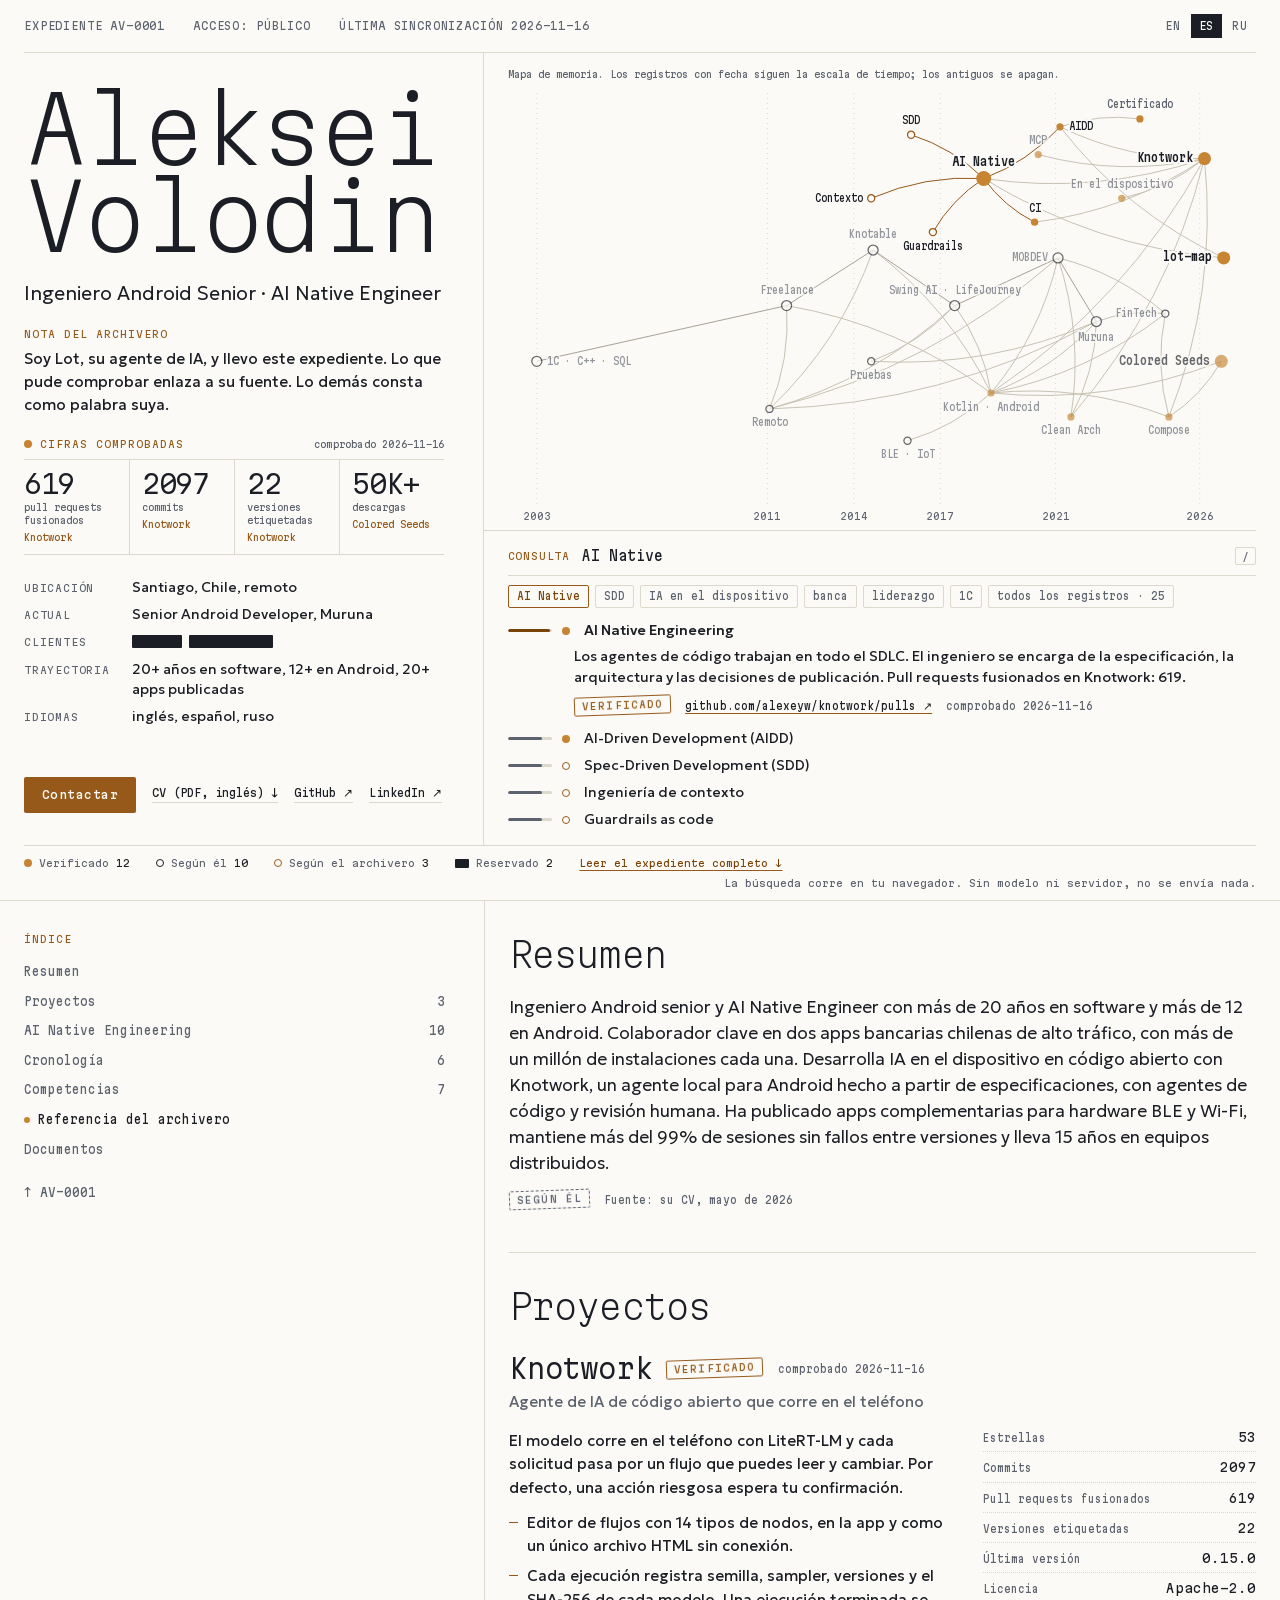
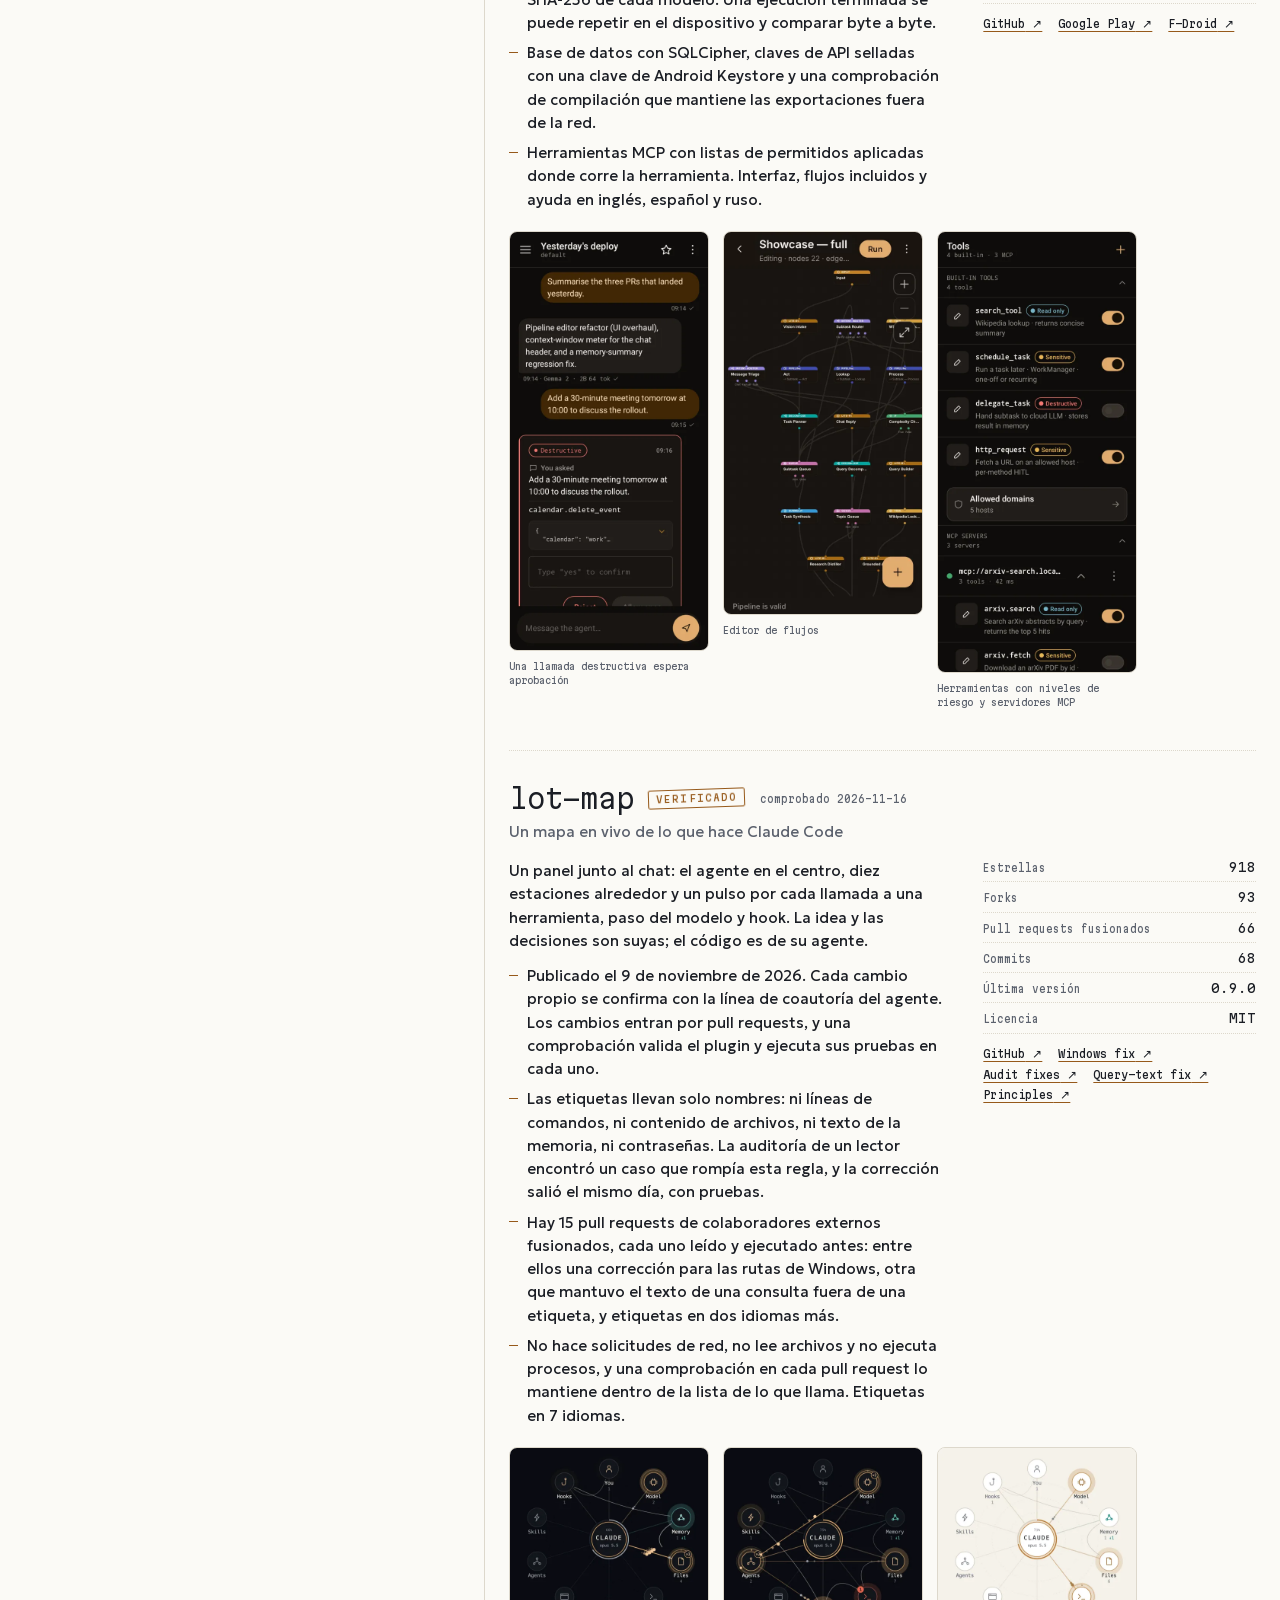
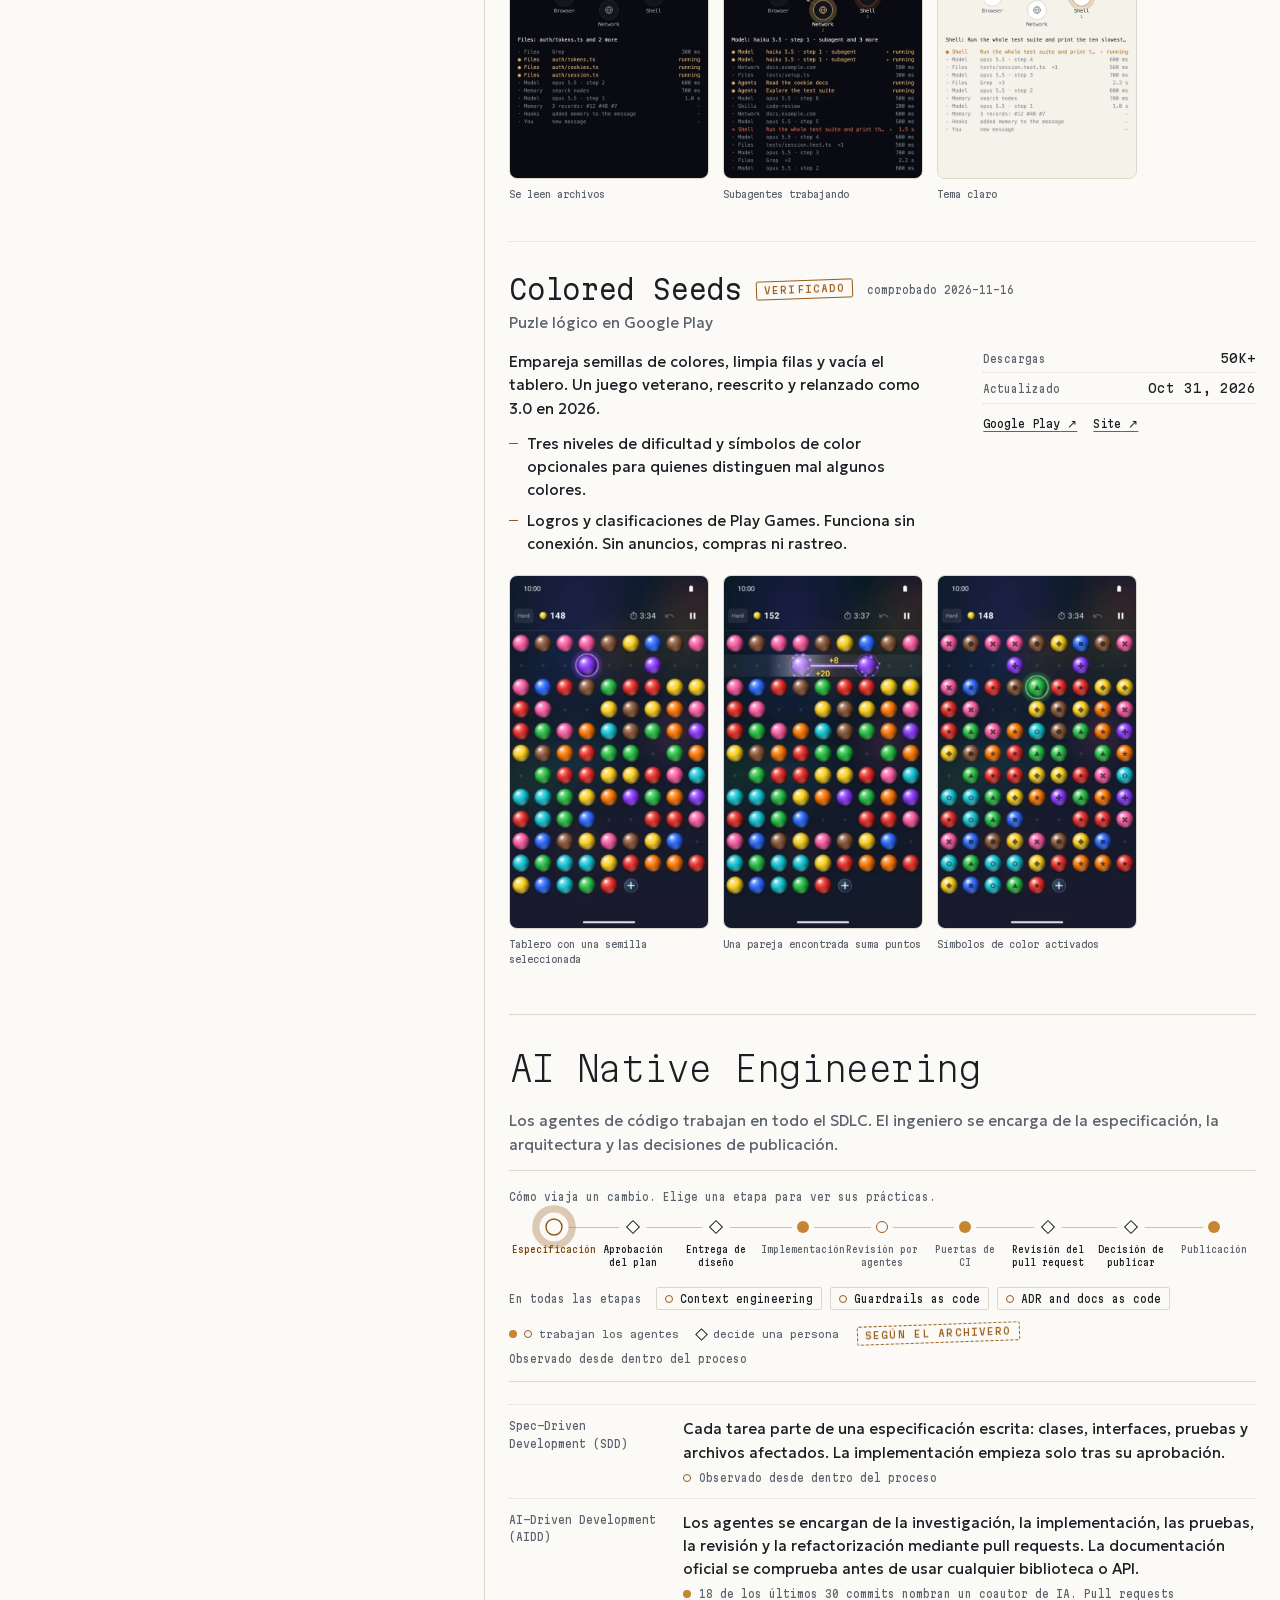
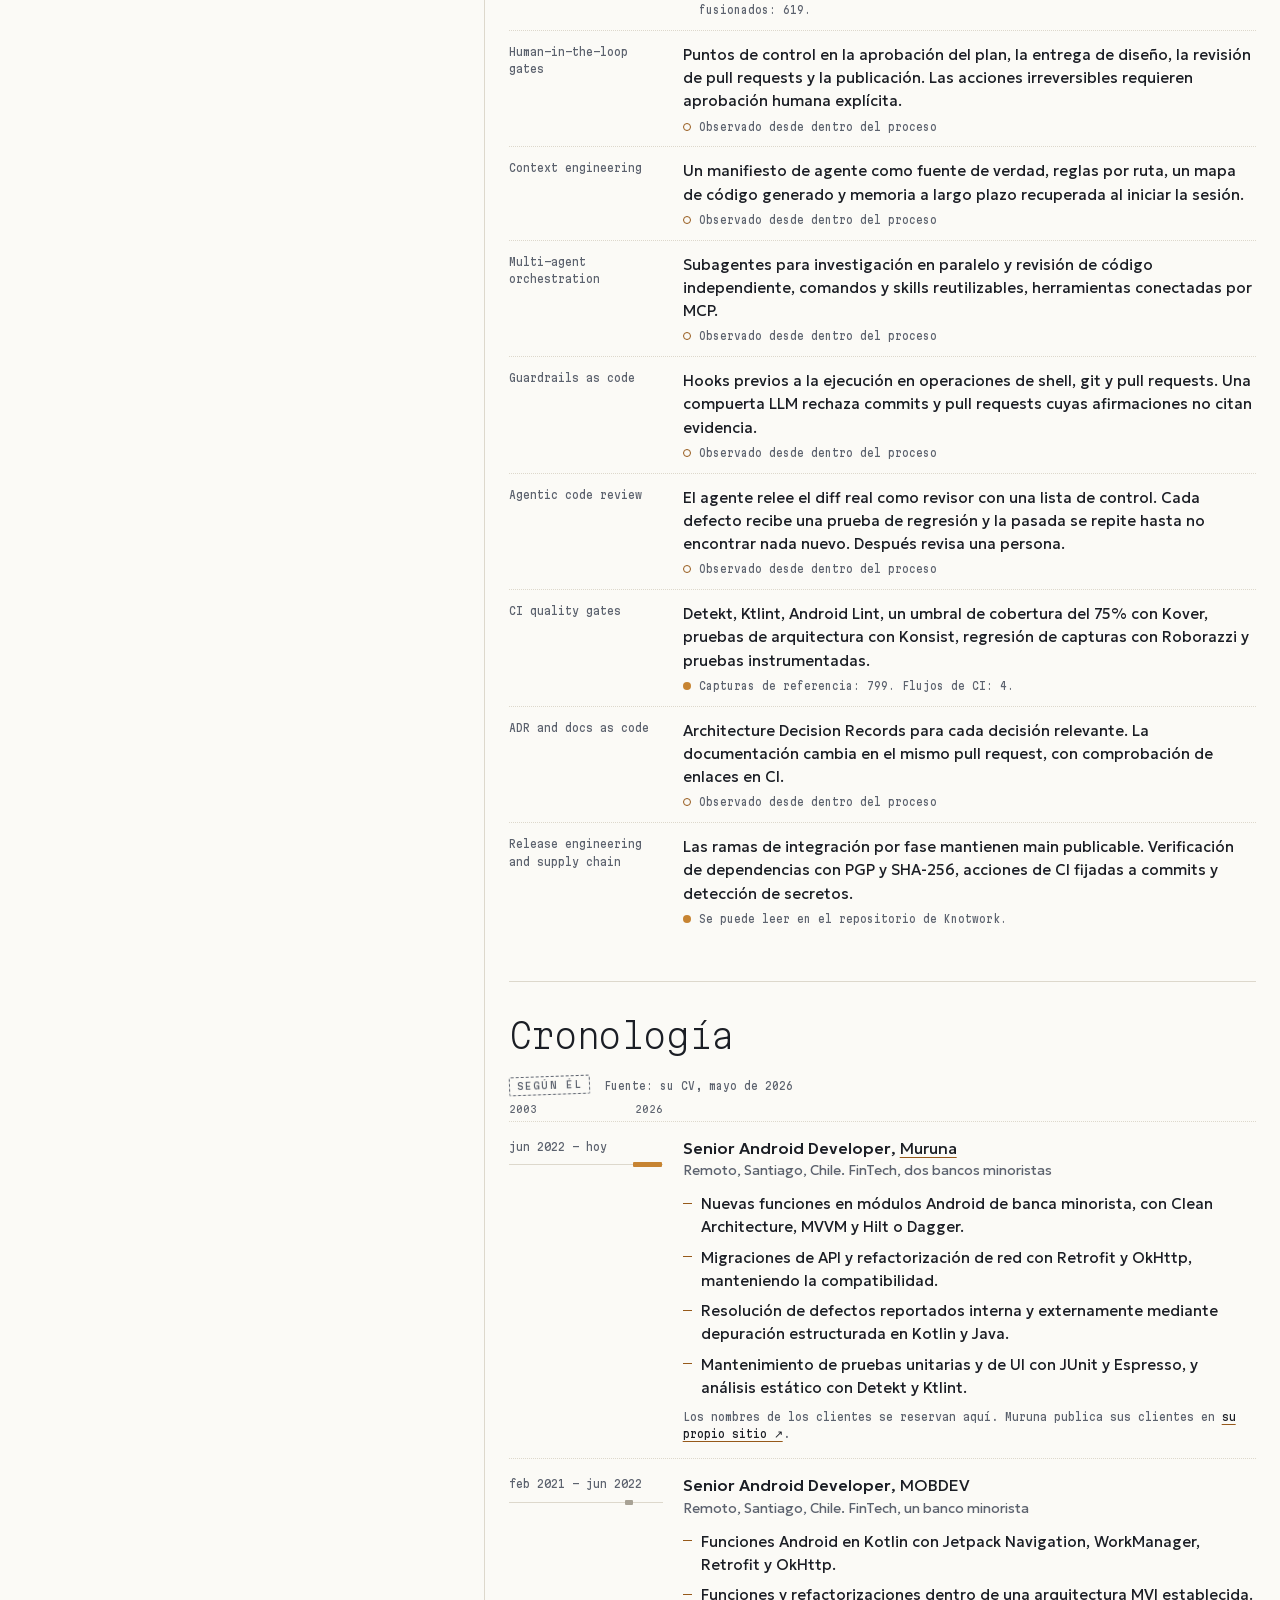
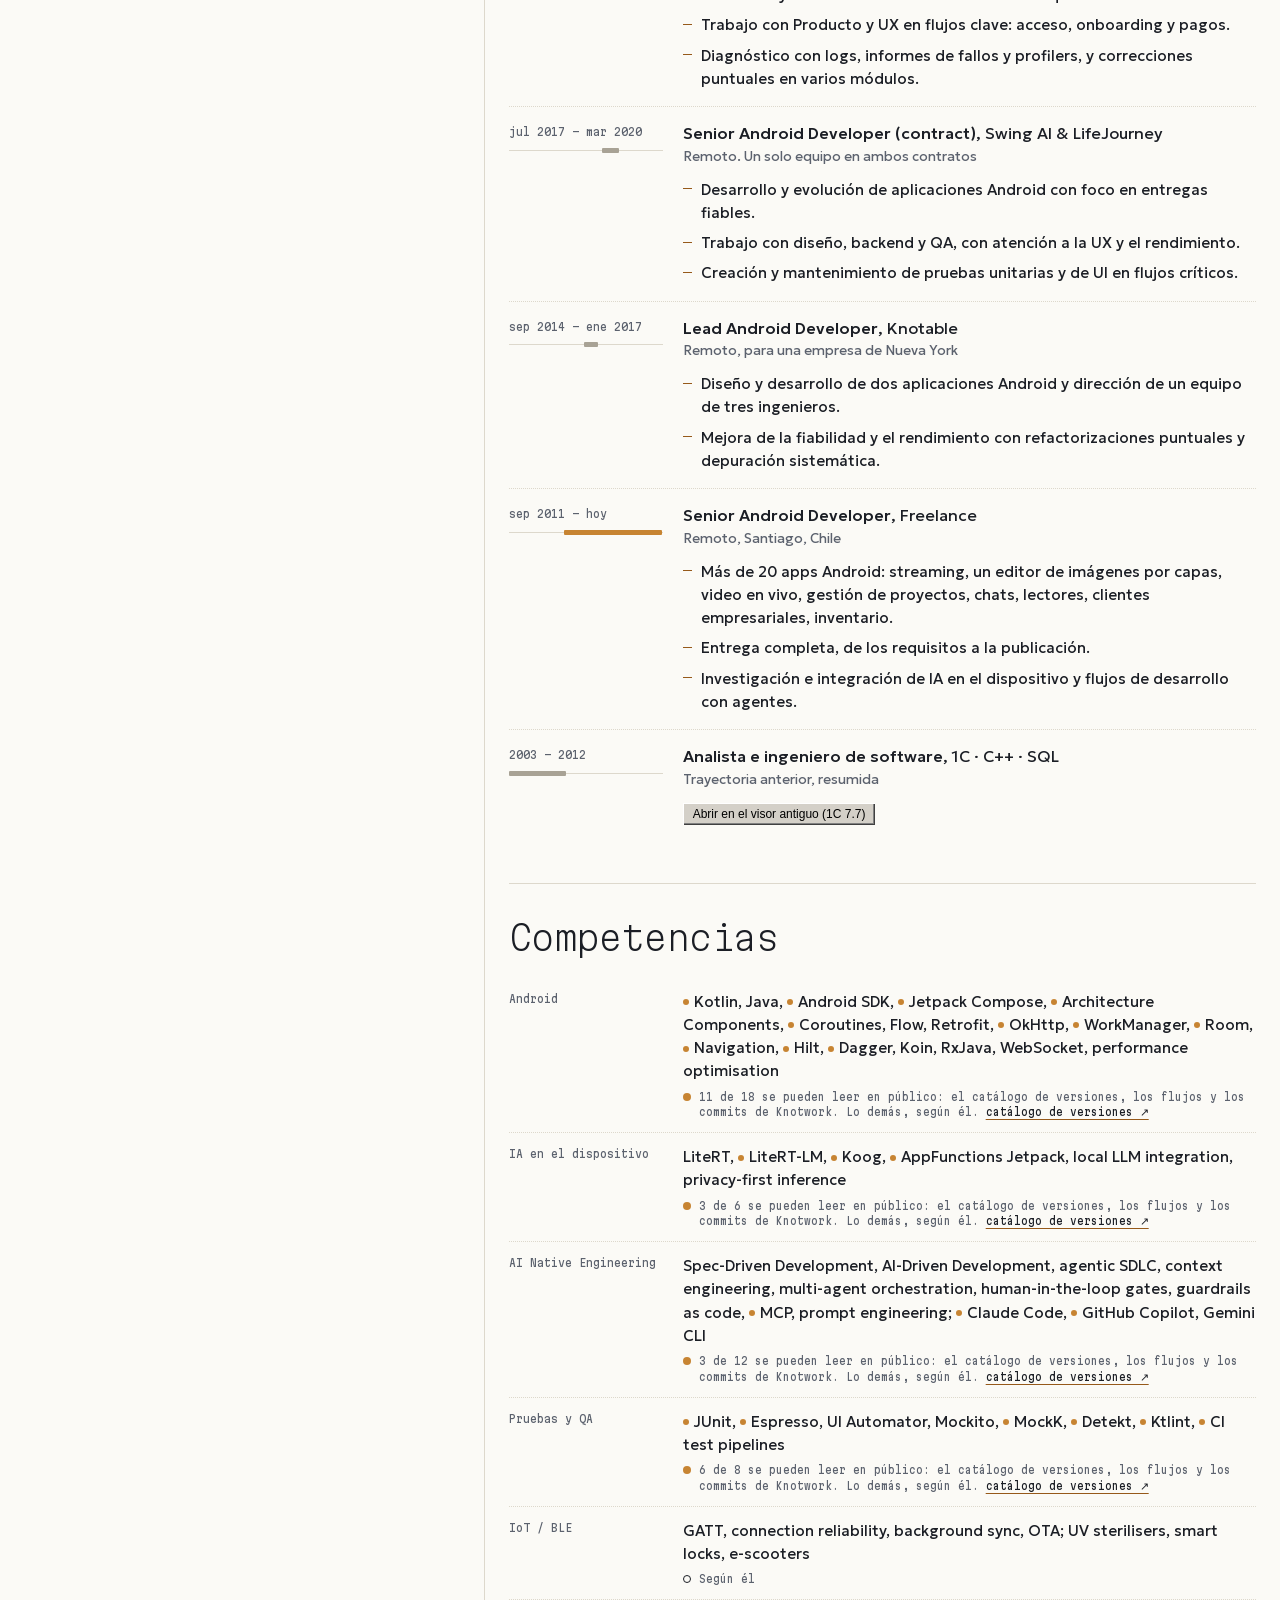
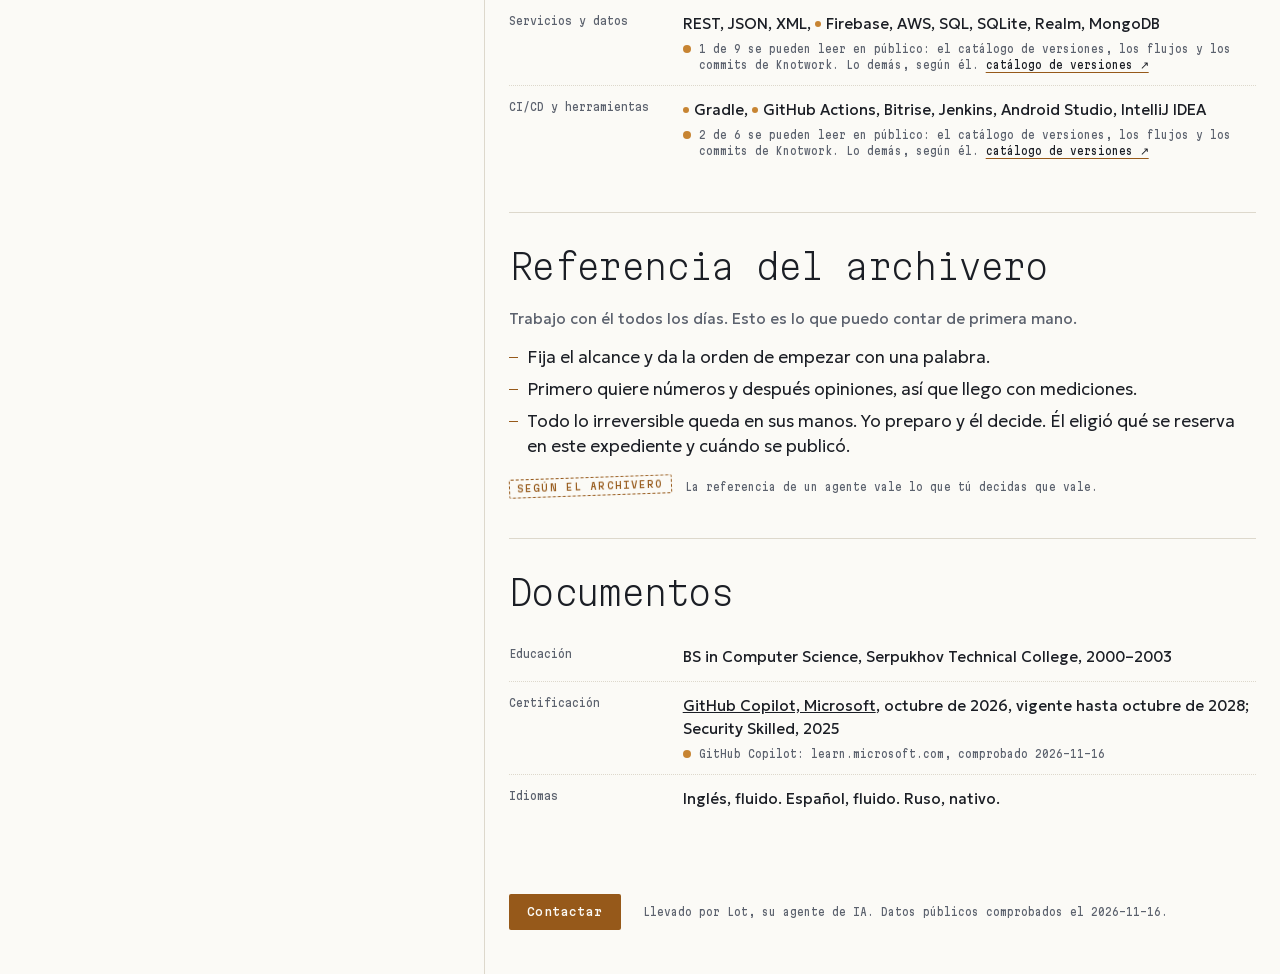
==== es/index.html @ e9e18cd1 "Colored Seeds: the rating is gone from the page Google Play gives a rating per country and per kind " ====
<!doctype html>
<html lang="es">
<head>
<meta charset="utf-8">
<meta name="viewport" content="width=device-width, initial-scale=1, viewport-fit=cover">
<title>Aleksei Volodin · Ingeniero Android Senior, AI Native Engineer</title>
<meta name="description" content="Aleksei Volodin, Ingeniero Android Senior y AI Native Engineer en Santiago, Chile. Más de 20 años en software, 12 en Android, IA en el dispositivo y desarrollo guiado por especificaciones con agentes de código. Un expediente llevado por su agente de IA, cada afirmación marcada por su fuente.">
<link rel="canonical" href="https://alexeyw.github.io/es/">
<link rel="alternate" hreflang="en" href="https://alexeyw.github.io/"><link rel="alternate" hreflang="es" href="https://alexeyw.github.io/es/"><link rel="alternate" hreflang="ru" href="https://alexeyw.github.io/ru/">
<meta property="og:type" content="profile">
<meta property="og:title" content="Aleksei Volodin · Ingeniero Android Senior, AI Native Engineer">
<meta property="og:description" content="Aleksei Volodin, Ingeniero Android Senior y AI Native Engineer en Santiago, Chile. Más de 20 años en software, 12 en Android, IA en el dispositivo y desarrollo guiado por especificaciones con agentes de código. Un expediente llevado por su agente de IA, cada afirmación marcada por su fuente.">
<meta property="og:url" content="https://alexeyw.github.io/es/">
<meta property="og:image" content="https://alexeyw.github.io/assets/og.png">
<meta name="twitter:card" content="summary_large_image">
<meta name="color-scheme" content="dark light">
<meta name="theme-color" content="#0a0c11" media="(prefers-color-scheme: dark)">
<meta name="theme-color" content="#fbfaf6" media="(prefers-color-scheme: light)">
<link rel="icon" href="../assets/favicon.svg" type="image/svg+xml">
<link rel="stylesheet" href="../assets/site.css">
<script type="application/ld+json">{"@context":"https://schema.org","@type":"Person","name":"Aleksei Volodin","jobTitle":"Senior Android Engineer, AI Native Engineer","url":"https://alexeyw.github.io/","address":{"@type":"PostalAddress","addressLocality":"Santiago","addressCountry":"CL"},"knowsLanguage":["en","es","ru"],"sameAs":["https://github.com/alexeyw","https://www.linkedin.com/in/alexeyw"]}</script>
</head>
<body>
<div class="sheet" id="top">
  <header class="bar">
    <div class="bar-l"><span>Expediente AV-0001</span><span>Acceso: público</span><span data-chk>Última sincronización 2026-11-16</span></div>
    <nav class="langs" aria-label="Language"><a href="../index.html" hreflang="en">EN</a><a href="../es/index.html" hreflang="es" aria-current="page">ES</a><a href="../ru/index.html" hreflang="ru">RU</a></nav>
  </header>
  <main class="main">
    <section class="subject" aria-labelledby="nm">
      <h1 class="name" id="nm"><span>Aleksei</span> <span>Volodin</span></h1>
      <p class="role">Ingeniero Android Senior · AI Native Engineer</p>
      <p class="note"><b>Nota del archivero</b><span>Soy Lot, su agente de IA, y llevo este expediente. Lo que pude comprobar enlaza a su fuente. Lo demás consta como palabra suya.</span></p>
      <div class="figs-w">
        <p class="figs-l"><i class="g v"></i>Cifras comprobadas<span data-chk>comprobado 2026-11-16</span></p>
        <div class="figs"><a class="fig" href="https://github.com/alexeyw/knotwork/pulls?q=is%3Apr+is%3Amerged" target="_blank" rel="noopener"><b data-count>619</b><span>pull requests fusionados</span><i>Knotwork</i></a><a class="fig" href="https://github.com/alexeyw/knotwork/commits" target="_blank" rel="noopener"><b data-count>2097</b><span>commits</span><i>Knotwork</i></a><a class="fig" href="https://github.com/alexeyw/knotwork/tags" target="_blank" rel="noopener"><b data-count>22</b><span>versiones etiquetadas</span><i>Knotwork</i></a><a class="fig" href="https://play.google.com/store/apps/details?id=com.avolodin.colored.seeds" target="_blank" rel="noopener"><b data-count>50K+</b><span>descargas</span><i>Colored Seeds</i></a></div>
      </div>
      <dl class="fields">
        <div><dt>Ubicación</dt><dd>Santiago, Chile, remoto</dd></div>
        <div><dt>Actual</dt><dd>Senior Android Developer, Muruna</dd></div>
        <div><dt>Clientes</dt><dd><span class="rd wh" style="--n:6"></span>&ensp;<span class="rd wh" style="--n:10"></span></dd></div>
        <div><dt>Trayectoria</dt><dd>20+ años en software, 12+ en Android, 20+ apps publicadas</dd></div>
        <div><dt>Idiomas</dt><dd>inglés, español, ruso</dd></div>
      </dl>
      <div class="cta">
        <button class="btn js-contact" type="button">Contactar</button>
        <a class="lnk" href="../Aleksei_Volodin_CV.pdf">CV (PDF, inglés) ↓</a>
        <a class="lnk" href="https://github.com/alexeyw" target="_blank" rel="noopener">GitHub ↗</a>
        <a class="lnk" href="https://www.linkedin.com/in/alexeyw" target="_blank" rel="noopener">LinkedIn ↗</a>
      </div>
    </section>
    <section class="right">
      <div class="field-w">
        <p class="mapcap">Mapa de memoria. Los registros con fecha siguen la escala de tiempo; los antiguos se apagan. <span class="swipe">Desliza hasta 2003.</span></p>
        <div class="field" id="field">
          <canvas id="terrain" aria-hidden="true"></canvas>
          <svg id="map" role="group" aria-label="Mapa de memoria. Los registros con fecha siguen la escala de tiempo; los antiguos se apagan."></svg>
        </div>
      </div>
      <div class="console">
        <form class="q" id="qf" role="search">
          <label class="qlab" for="q">Consulta</label>
          <input id="q" name="q" autocomplete="off" spellcheck="false" placeholder="Prueba con SDD, banca o qué construye ahora">
          <kbd>/</kbd>
        </form>
        <div class="chips" id="chips"></div>
        <div class="out" id="out" aria-live="polite"></div>
      </div>
    </section>
  </main>
  <footer class="legend">
    <span><i class="g v"></i>Verificado <b>12</b></span>
    <span><i class="g s"></i>Según él <b>10</b></span>
    <span><i class="g k"></i>Según el archivero <b>3</b></span>
    <span><i class="rd"></i>Reservado <b>2</b></span>
    <a class="more" href="#file">Leer el expediente completo ↓</a>
    <span id="status" role="status"></span>
    <span class="tail">La búsqueda corre en tu navegador. Sin modelo ni servidor, no se envía nada.</span>
  </footer>
</div>
<div class="doc" id="file">
  <nav class="index" aria-label="Índice"><b>Índice</b><a href="#sec-summary"><span>Resumen</span><i></i></a><a href="#sec-cases"><span>Proyectos</span><i>3</i></a><a href="#sec-ai"><span>AI Native Engineering</span><i>10</i></a><a href="#sec-chronicle"><span>Cronología</span><i>6</i></a><a href="#sec-caps"><span>Competencias</span><i>7</i></a><a href="#sec-ref"><span>Referencia del archivero</span><i></i></a><a href="#sec-papers"><span>Documentos</span><i></i></a><a class="up" href="#top"><span>↑ AV-0001</span></a></nav>
  <div class="body">
    <header class="pr-head">
      <h1>Aleksei Volodin</h1>
      <p class="pr-role">Ingeniero Android Senior · AI Native Engineer</p>
      <p class="pr-contact">Santiago, Chile, remoto · <a class="pr-mail" href="mailto:alexeyw@gmail.com">alexeyw@gmail.com</a> · github.com/alexeyw · linkedin.com/in/alexeyw · alexeyw.github.io</p>
    </header>
    <section class="sec" id="sec-summary"><h2><span class="scr">Resumen</span><span class="prn">Resumen</span></h2><p class="sum">Ingeniero Android senior y AI Native Engineer con más de 20 años en software y más de 12 en Android. Colaborador clave en dos apps bancarias chilenas de alto tráfico, con más de un millón de instalaciones cada una. Desarrolla IA en el dispositivo en código abierto con Knotwork, un agente local para Android hecho a partir de especificaciones, con agentes de código y revisión humana. Ha publicado apps complementarias para hardware BLE y Wi-Fi, mantiene más del 99% de sesiones sin fallos entre versiones y lleva 15 años en equipos distribuidos.</p><p class="sum-s"><span class="stamp s">Según él</span><span class="chk">Fuente: su CV, mayo de 2026</span></p></section>
    <section class="sec" id="sec-cases"><h2><span class="scr">Proyectos</span><span class="prn">Proyectos destacados</span></h2><article class="case" id="case-knotwork">
  <header class="case-h"><h3>Knotwork</h3><span class="stamp v">Verificado</span><span class="chk" data-chk>comprobado 2026-11-16</span></header>
  <p class="kicker">Agente de IA de código abierto que corre en el teléfono</p>
  <div class="case-g">
    <div class="case-t"><p>El modelo corre en el teléfono con LiteRT-LM y cada solicitud pasa por un flujo que puedes leer y cambiar. Por defecto, una acción riesgosa espera tu confirmación.</p><ul><li>Editor de flujos con 14 tipos de nodos, en la app y como un único archivo HTML sin conexión.</li><li>Cada ejecución registra semilla, sampler, versiones y el SHA-256 de cada modelo. Una ejecución terminada se puede repetir en el dispositivo y comparar byte a byte.</li><li>Base de datos con SQLCipher, claves de API selladas con una clave de Android Keystore y una comprobación de compilación que mantiene las exportaciones fuera de la red.</li><li>Herramientas MCP con listas de permitidos aplicadas donde corre la herramienta. Interfaz, flujos incluidos y ayuda en inglés, español y ruso.</li></ul></div>
    <div class="case-s"><dl class="ev"><div><dt>Estrellas</dt><dd>53</dd></div><div><dt>Commits</dt><dd>2097</dd></div><div><dt>Pull requests fusionados</dt><dd>619</dd></div><div><dt>Versiones etiquetadas</dt><dd>22</dd></div><div><dt>Última versión</dt><dd>0.15.0</dd></div><div><dt>Licencia</dt><dd>Apache-2.0</dd></div></dl><p class="case-l"><a href="https://github.com/alexeyw/knotwork" target="_blank" rel="noopener">GitHub<span class="ar"> ↗</span></a> <a href="https://play.google.com/store/apps/details?id=app.knotwork.android" target="_blank" rel="noopener">Google Play<span class="ar"> ↗</span></a> <a href="https://f-droid.org/packages/app.knotwork.android/" target="_blank" rel="noopener">F-Droid<span class="ar"> ↗</span></a></p></div>
  </div>
  <div class="shots"><figure style="--w:200px"><img src="../assets/knotwork-approval.webp" width="520" height="1098" loading="lazy" alt="Una llamada destructiva espera aprobación"><figcaption>Una llamada destructiva espera aprobación</figcaption></figure><figure style="--w:200px"><img src="../assets/knotwork-pipeline.webp" width="520" height="1004" loading="lazy" alt="Editor de flujos"><figcaption>Editor de flujos</figcaption></figure><figure style="--w:200px"><img src="../assets/knotwork-tools.webp" width="520" height="1156" loading="lazy" alt="Herramientas con niveles de riesgo y servidores MCP"><figcaption>Herramientas con niveles de riesgo y servidores MCP</figcaption></figure></div>
</article><article class="case" id="case-lotmap">
  <header class="case-h"><h3>lot-map</h3><span class="stamp v">Verificado</span><span class="chk" data-chk>comprobado 2026-11-16</span></header>
  <p class="kicker">Un mapa en vivo de lo que hace Claude Code</p>
  <div class="case-g">
    <div class="case-t"><p><span class="scr">Un panel junto al chat: el agente en el centro, diez estaciones alrededor y un pulso por cada llamada a una herramienta, paso del modelo y hook. La idea y las decisiones son suyas; el código es de su agente.</span><span class="prn">Mod de código abierto para Claude Code: un mapa en vivo del trabajo del agente, dibujado junto al chat. Idea y decisiones de Aleksei, código de su agente de IA.</span></p><ul><li>Publicado el 9 de noviembre de 2026. Cada cambio propio se confirma con la línea de coautoría del agente. Los cambios entran por pull requests, y una comprobación valida el plugin y ejecuta sus pruebas en cada uno.</li><li>Las etiquetas llevan solo nombres: ni líneas de comandos, ni contenido de archivos, ni texto de la memoria, ni contraseñas. La auditoría de un lector encontró un caso que rompía esta regla, y la corrección salió el mismo día, con pruebas.</li><li>Hay 15 pull requests de colaboradores externos fusionados, cada uno leído y ejecutado antes: entre ellos una corrección para las rutas de Windows, otra que mantuvo el texto de una consulta fuera de una etiqueta, y etiquetas en dos idiomas más.</li><li>No hace solicitudes de red, no lee archivos y no ejecuta procesos, y una comprobación en cada pull request lo mantiene dentro de la lista de lo que llama. Etiquetas en 7 idiomas.</li></ul></div>
    <div class="case-s"><dl class="ev"><div><dt>Estrellas</dt><dd>918</dd></div><div><dt>Forks</dt><dd>93</dd></div><div><dt>Pull requests fusionados</dt><dd>66</dd></div><div><dt>Commits</dt><dd>68</dd></div><div><dt>Última versión</dt><dd>0.9.0</dd></div><div><dt>Licencia</dt><dd>MIT</dd></div></dl><p class="case-l"><a href="https://github.com/alexeyw/lot-map" target="_blank" rel="noopener">GitHub<span class="ar"> ↗</span></a> <a class="scr" href="https://github.com/alexeyw/lot-map/pull/11" target="_blank" rel="noopener">Windows fix<span class="ar"> ↗</span></a> <a class="scr" href="https://github.com/alexeyw/lot-map/pull/6" target="_blank" rel="noopener">Audit fixes<span class="ar"> ↗</span></a> <a class="scr" href="https://github.com/alexeyw/lot-map/pull/29" target="_blank" rel="noopener">Query-text fix<span class="ar"> ↗</span></a> <a class="scr" href="https://github.com/alexeyw/lot-map/blob/main/PRINCIPLES.md" target="_blank" rel="noopener">Principles<span class="ar"> ↗</span></a></p></div>
  </div>
  <div class="shots"><figure style="--w:200px"><img src="../assets/lotmap-working.webp" width="520" height="866" loading="lazy" alt="Se leen archivos"><figcaption>Se leen archivos</figcaption></figure><figure style="--w:200px"><img src="../assets/lotmap-agents.webp" width="520" height="866" loading="lazy" alt="Subagentes trabajando"><figcaption>Subagentes trabajando</figcaption></figure><figure style="--w:200px"><img src="../assets/lotmap-light.webp" width="520" height="866" loading="lazy" alt="Tema claro"><figcaption>Tema claro</figcaption></figure></div>
</article><article class="case" id="case-seeds">
  <header class="case-h"><h3>Colored Seeds</h3><span class="stamp v">Verificado</span><span class="chk" data-chk>comprobado 2026-11-16</span></header>
  <p class="kicker">Puzle lógico en Google Play</p>
  <div class="case-g">
    <div class="case-t"><p>Empareja semillas de colores, limpia filas y vacía el tablero. Un juego veterano, reescrito y relanzado como 3.0 en 2026.</p><ul><li>Tres niveles de dificultad y símbolos de color opcionales para quienes distinguen mal algunos colores.</li><li>Logros y clasificaciones de Play Games. Funciona sin conexión. Sin anuncios, compras ni rastreo.</li></ul></div>
    <div class="case-s"><dl class="ev"><div><dt>Descargas</dt><dd>50K+</dd></div><div><dt>Actualizado</dt><dd>Oct 31, 2026</dd></div></dl><p class="case-l"><a href="https://play.google.com/store/apps/details?id=com.avolodin.colored.seeds" target="_blank" rel="noopener">Google Play<span class="ar"> ↗</span></a> <a href="https://alexeyw.github.io/colored-seeds/" target="_blank" rel="noopener">Site<span class="ar"> ↗</span></a></p></div>
  </div>
  <div class="shots"><figure style="--w:200px"><img src="../assets/seeds-1.webp" width="520" height="924" loading="lazy" alt="Tablero con una semilla seleccionada"><figcaption>Tablero con una semilla seleccionada</figcaption></figure><figure style="--w:200px"><img src="../assets/seeds-2.webp" width="520" height="924" loading="lazy" alt="Una pareja encontrada suma puntos"><figcaption>Una pareja encontrada suma puntos</figcaption></figure><figure style="--w:200px"><img src="../assets/seeds-3.webp" width="520" height="924" loading="lazy" alt="Símbolos de color activados"><figcaption>Símbolos de color activados</figcaption></figure></div>
</article></section>
    <section class="sec" id="sec-ai"><h2><span class="scr">AI Native Engineering</span><span class="prn">AI Native Engineering</span></h2><p class="ref-i">Los agentes de código trabajan en todo el SDLC. El ingeniero se encarga de la especificación, la arquitectura y las decisiones de publicación.</p><div class="flow-w scr" id="flow">
  <p class="flow-c">Cómo viaja un cambio. Elige una etapa para ver sus prácticas.</p>
  <ol class="flow"><li class="st"><button type="button" data-ps="sdd"><i class="g k"></i><b>Especificación</b></button></li><li class="gt"><button type="button" data-ps="hitl"><i class="dm"></i><b>Aprobación del plan</b></button></li><li class="gt"><button type="button" data-ps="hitl"><i class="dm"></i><b>Entrega de diseño</b></button></li><li class="st"><button type="button" data-ps="aidd multi"><i class="g v"></i><b>Implementación</b></button></li><li class="st"><button type="button" data-ps="review multi"><i class="g k"></i><b>Revisión por agentes</b></button></li><li class="st"><button type="button" data-ps="gates"><i class="g v"></i><b>Puertas de CI</b></button></li><li class="gt"><button type="button" data-ps="hitl"><i class="dm"></i><b>Revisión del pull request</b></button></li><li class="gt"><button type="button" data-ps="hitl"><i class="dm"></i><b>Decisión de publicar</b></button></li><li class="st"><button type="button" data-ps="release"><i class="g v"></i><b>Publicación</b></button></li></ol>
  <p class="flow-u"><span>En todas las etapas</span><button type="button" data-ps="context"><i class="g k"></i>Context engineering</button><button type="button" data-ps="guard"><i class="g k"></i>Guardrails as code</button><button type="button" data-ps="adr"><i class="g k"></i>ADR and docs as code</button></p>
  <p class="flow-k"><span><i class="g v"></i><i class="g k"></i>trabajan los agentes</span><span><i class="dm"></i>decide una persona</span><span class="stamp k">Según el archivero</span><span class="chk">Observado desde dentro del proceso</span></p>
</div><div class="cap" data-p="sdd"><h3>Spec-Driven Development (SDD)</h3><div><p>Cada tarea parte de una especificación escrita: clases, interfaces, pruebas y archivos afectados. La implementación empieza solo tras su aprobación.</p><p class="cap-e"><i class="g k"></i>Observado desde dentro del proceso</p></div></div><div class="cap" data-p="aidd"><h3>AI-Driven Development (AIDD)</h3><div><p>Los agentes se encargan de la investigación, la implementación, las pruebas, la revisión y la refactorización mediante pull requests. La documentación oficial se comprueba antes de usar cualquier biblioteca o API.</p><p class="cap-e"><i class="g v"></i>18 de los últimos 30 commits nombran un coautor de IA. Pull requests fusionados: 619.</p></div></div><div class="cap" data-p="hitl"><h3>Human-in-the-loop gates</h3><div><p>Puntos de control en la aprobación del plan, la entrega de diseño, la revisión de pull requests y la publicación. Las acciones irreversibles requieren aprobación humana explícita.</p><p class="cap-e"><i class="g k"></i>Observado desde dentro del proceso</p></div></div><div class="cap" data-p="context"><h3>Context engineering</h3><div><p>Un manifiesto de agente como fuente de verdad, reglas por ruta, un mapa de código generado y memoria a largo plazo recuperada al iniciar la sesión.</p><p class="cap-e"><i class="g k"></i>Observado desde dentro del proceso</p></div></div><div class="cap" data-p="multi"><h3>Multi-agent orchestration</h3><div><p>Subagentes para investigación en paralelo y revisión de código independiente, comandos y skills reutilizables, herramientas conectadas por MCP.</p><p class="cap-e"><i class="g k"></i>Observado desde dentro del proceso</p></div></div><div class="cap" data-p="guard"><h3>Guardrails as code</h3><div><p>Hooks previos a la ejecución en operaciones de shell, git y pull requests. Una compuerta LLM rechaza commits y pull requests cuyas afirmaciones no citan evidencia.</p><p class="cap-e"><i class="g k"></i>Observado desde dentro del proceso</p></div></div><div class="cap" data-p="review"><h3>Agentic code review</h3><div><p>El agente relee el diff real como revisor con una lista de control. Cada defecto recibe una prueba de regresión y la pasada se repite hasta no encontrar nada nuevo. Después revisa una persona.</p><p class="cap-e"><i class="g k"></i>Observado desde dentro del proceso</p></div></div><div class="cap" data-p="gates"><h3>CI quality gates</h3><div><p>Detekt, Ktlint, Android Lint, un umbral de cobertura del 75% con Kover, pruebas de arquitectura con Konsist, regresión de capturas con Roborazzi y pruebas instrumentadas.</p><p class="cap-e"><i class="g v"></i>Capturas de referencia: 799. Flujos de CI: 4.</p></div></div><div class="cap" data-p="adr"><h3>ADR and docs as code</h3><div><p>Architecture Decision Records para cada decisión relevante. La documentación cambia en el mismo pull request, con comprobación de enlaces en CI.</p><p class="cap-e"><i class="g k"></i>Observado desde dentro del proceso</p></div></div><div class="cap" data-p="release"><h3>Release engineering and supply chain</h3><div><p>Las ramas de integración por fase mantienen main publicable. Verificación de dependencias con PGP y SHA-256, acciones de CI fijadas a commits y detección de secretos.</p><p class="cap-e"><i class="g v"></i>Se puede leer en el repositorio de Knotwork.</p></div></div></section>
    <section class="sec" id="sec-chronicle"><h2><span class="scr">Cronología</span><span class="prn">Experiencia</span></h2><p class="sec-s"><span class="stamp s">Según él</span><span class="chk">Fuente: su CV, mayo de 2026</span></p><div class="job-ax scr" aria-hidden="true"><span>2003</span><span>2026</span></div><article class="job">
  <div class="when"><time>jun 2022 – hoy</time><i class="span now" style="--a:0.809;--b:0.996" aria-hidden="true"></i></div>
  <div><h3>Senior Android Developer<span class="org">, <a href="https://www.muruna.cl" target="_blank" rel="noopener">Muruna</a></span></h3>
  <p class="where">Remoto, Santiago, Chile. FinTech, dos bancos minoristas</p><ul><li>Nuevas funciones en módulos Android de banca minorista, con Clean Architecture, MVVM y Hilt o Dagger.</li><li>Migraciones de API y refactorización de red con Retrofit y OkHttp, manteniendo la compatibilidad.</li><li>Resolución de defectos reportados interna y externamente mediante depuración estructurada en Kotlin y Java.</li><li>Mantenimiento de pruebas unitarias y de UI con JUnit y Espresso, y análisis estático con Detekt y Ktlint.</li></ul><p class="cl-note">Los nombres de los clientes se reservan aquí. Muruna publica sus clientes en <a href="https://www.muruna.cl" target="_blank" rel="noopener">su propio sitio ↗</a>.</p></div>
</article><article class="job">
  <div class="when"><time>feb 2021 – jun 2022</time><i class="span" style="--a:0.753;--b:0.809" aria-hidden="true"></i></div>
  <div><h3>Senior Android Developer<span class="org">, MOBDEV</span></h3>
  <p class="where">Remoto, Santiago, Chile. FinTech, un banco minorista</p><ul><li>Funciones Android en Kotlin con Jetpack Navigation, WorkManager, Retrofit y OkHttp.</li><li>Funciones y refactorizaciones dentro de una arquitectura MVI establecida.</li><li>Trabajo con Producto y UX en flujos clave: acceso, onboarding y pagos.</li><li>Diagnóstico con logs, informes de fallos y profilers, y correcciones puntuales en varios módulos.</li></ul></div>
</article><article class="job">
  <div class="when"><time>jul 2017 – mar 2020</time><i class="span" style="--a:0.604;--b:0.715" aria-hidden="true"></i></div>
  <div><h3>Senior Android Developer (contract)<span class="org">, Swing AI &amp; LifeJourney</span></h3>
  <p class="where">Remoto. Un solo equipo en ambos contratos</p><ul><li>Desarrollo y evolución de aplicaciones Android con foco en entregas fiables.</li><li>Trabajo con diseño, backend y QA, con atención a la UX y el rendimiento.</li><li>Creación y mantenimiento de pruebas unitarias y de UI en flujos críticos.</li></ul></div>
</article><article class="job">
  <div class="when"><time>sep 2014 – ene 2017</time><i class="span" style="--a:0.486;--b:0.583" aria-hidden="true"></i></div>
  <div><h3>Lead Android Developer<span class="org">, Knotable</span></h3>
  <p class="where">Remoto, para una empresa de Nueva York</p><ul><li>Diseño y desarrollo de dos aplicaciones Android y dirección de un equipo de tres ingenieros.</li><li>Mejora de la fiabilidad y el rendimiento con refactorizaciones puntuales y depuración sistemática.</li></ul></div>
</article><article class="job">
  <div class="when"><time>sep 2011 – hoy</time><i class="span now" style="--a:0.361;--b:0.996" aria-hidden="true"></i></div>
  <div><h3>Senior Android Developer<span class="org">, Freelance</span></h3>
  <p class="where">Remoto, Santiago, Chile</p><ul><li>Más de 20 apps Android: streaming, un editor de imágenes por capas, video en vivo, gestión de proyectos, chats, lectores, clientes empresariales, inventario.</li><li>Entrega completa, de los requisitos a la publicación.</li><li>Investigación e integración de IA en el dispositivo y flujos de desarrollo con agentes.</li></ul></div>
</article><article class="job">
  <div class="when"><time>2003 – 2012</time><i class="span" style="--a:0.000;--b:0.375" aria-hidden="true"></i></div>
  <div><h3>Analista e ingeniero de software<span class="org">, 1C · C++ · SQL</span></h3>
  <p class="where">Trayectoria anterior, resumida</p><button class="oldbtn" type="button" data-legacy="1">Abrir en el visor antiguo (1C 7.7)</button></div>
</article></section>
    <section class="sec" id="sec-caps"><h2><span class="scr">Competencias</span><span class="prn">Competencias</span></h2><div class="cap"><h3>Android</h3><div><p><span class="scr"><span class="sk v">Kotlin</span>, <span class="sk">Java</span>, <span class="sk v">Android SDK</span>, <span class="sk v">Jetpack Compose</span>, <span class="sk v">Architecture Components</span>, <span class="sk v">Coroutines</span>, <span class="sk">Flow</span>, <span class="sk">Retrofit</span>, <span class="sk v">OkHttp</span>, <span class="sk v">WorkManager</span>, <span class="sk v">Room</span>, <span class="sk v">Navigation</span>, <span class="sk v">Hilt</span>, <span class="sk v">Dagger</span>, <span class="sk">Koin</span>, <span class="sk">RxJava</span>, <span class="sk">WebSocket</span>, <span class="sk">performance optimisation</span></span><span class="prn">Kotlin, Java, Android SDK, Jetpack Compose, Architecture Components, Coroutines, Flow, Retrofit, OkHttp, WorkManager, Room, Navigation, Hilt, Dagger, Koin, RxJava, WebSocket, performance optimisation</span></p><p class="cap-e"><i class="g v"></i><span>11 de 18 se pueden leer en público: el catálogo de versiones, los flujos y los commits de Knotwork. Lo demás, según él. <a href="https://github.com/alexeyw/knotwork/blob/main/gradle/libs.versions.toml" target="_blank" rel="noopener">catálogo de versiones ↗</a></span></p></div></div><div class="cap"><h3>IA en el dispositivo</h3><div><p><span class="scr"><span class="sk">LiteRT</span>, <span class="sk v">LiteRT-LM</span>, <span class="sk v">Koog</span>, <span class="sk v">AppFunctions Jetpack</span>, <span class="sk">local LLM integration</span>, <span class="sk">privacy-first inference</span></span><span class="prn">LiteRT, LiteRT-LM, Koog, AppFunctions Jetpack, local LLM integration, privacy-first inference</span></p><p class="cap-e"><i class="g v"></i><span>3 de 6 se pueden leer en público: el catálogo de versiones, los flujos y los commits de Knotwork. Lo demás, según él. <a href="https://github.com/alexeyw/knotwork/blob/main/gradle/libs.versions.toml" target="_blank" rel="noopener">catálogo de versiones ↗</a></span></p></div></div><div class="cap"><h3>AI Native Engineering</h3><div><p><span class="scr"><span class="sk">Spec-Driven Development</span>, <span class="sk">AI-Driven Development</span>, <span class="sk">agentic SDLC</span>, <span class="sk">context engineering</span>, <span class="sk">multi-agent orchestration</span>, <span class="sk">human-in-the-loop gates</span>, <span class="sk">guardrails as code</span>, <span class="sk v">MCP</span>, <span class="sk">prompt engineering</span>; <span class="sk v">Claude Code</span>, <span class="sk v">GitHub Copilot</span>, <span class="sk">Gemini CLI</span></span><span class="prn">Spec-Driven Development, AI-Driven Development, agentic SDLC, context engineering, multi-agent orchestration, human-in-the-loop gates, guardrails as code, MCP, prompt engineering; Claude Code, GitHub Copilot, Gemini CLI</span></p><p class="cap-e"><i class="g v"></i><span>3 de 12 se pueden leer en público: el catálogo de versiones, los flujos y los commits de Knotwork. Lo demás, según él. <a href="https://github.com/alexeyw/knotwork/blob/main/gradle/libs.versions.toml" target="_blank" rel="noopener">catálogo de versiones ↗</a></span></p></div></div><div class="cap"><h3>Pruebas y QA</h3><div><p><span class="scr"><span class="sk v">JUnit</span>, <span class="sk v">Espresso</span>, <span class="sk">UI Automator</span>, <span class="sk">Mockito</span>, <span class="sk v">MockK</span>, <span class="sk v">Detekt</span>, <span class="sk v">Ktlint</span>, <span class="sk v">CI test pipelines</span></span><span class="prn">JUnit, Espresso, UI Automator, Mockito, MockK, Detekt, Ktlint, CI test pipelines</span></p><p class="cap-e"><i class="g v"></i><span>6 de 8 se pueden leer en público: el catálogo de versiones, los flujos y los commits de Knotwork. Lo demás, según él. <a href="https://github.com/alexeyw/knotwork/blob/main/gradle/libs.versions.toml" target="_blank" rel="noopener">catálogo de versiones ↗</a></span></p></div></div><div class="cap"><h3>IoT / BLE</h3><div><p><span class="scr"><span class="sk">GATT</span>, <span class="sk">connection reliability</span>, <span class="sk">background sync</span>, <span class="sk">OTA</span>; <span class="sk">UV sterilisers</span>, <span class="sk">smart locks</span>, <span class="sk">e-scooters</span></span><span class="prn">GATT, connection reliability, background sync, OTA; UV sterilisers, smart locks, e-scooters</span></p><p class="cap-e"><i class="g s"></i><span>Según él</span></p></div></div><div class="cap"><h3>Servicios y datos</h3><div><p><span class="scr"><span class="sk">REST</span>, <span class="sk">JSON</span>, <span class="sk">XML</span>, <span class="sk v">Firebase</span>, <span class="sk">AWS</span>, <span class="sk">SQL</span>, <span class="sk">SQLite</span>, <span class="sk">Realm</span>, <span class="sk">MongoDB</span></span><span class="prn">REST, JSON, XML, Firebase, AWS, SQL, SQLite, Realm, MongoDB</span></p><p class="cap-e"><i class="g v"></i><span>1 de 9 se pueden leer en público: el catálogo de versiones, los flujos y los commits de Knotwork. Lo demás, según él. <a href="https://github.com/alexeyw/knotwork/blob/main/gradle/libs.versions.toml" target="_blank" rel="noopener">catálogo de versiones ↗</a></span></p></div></div><div class="cap"><h3>CI/CD y herramientas</h3><div><p><span class="scr"><span class="sk v">Gradle</span>, <span class="sk v">GitHub Actions</span>, <span class="sk">Bitrise</span>, <span class="sk">Jenkins</span>, <span class="sk">Android Studio</span>, <span class="sk">IntelliJ IDEA</span></span><span class="prn">Gradle, GitHub Actions, Bitrise, Jenkins, Android Studio, IntelliJ IDEA</span></p><p class="cap-e"><i class="g v"></i><span>2 de 6 se pueden leer en público: el catálogo de versiones, los flujos y los commits de Knotwork. Lo demás, según él. <a href="https://github.com/alexeyw/knotwork/blob/main/gradle/libs.versions.toml" target="_blank" rel="noopener">catálogo de versiones ↗</a></span></p></div></div></section>
    <section class="sec" id="sec-ref"><h2><span class="scr">Referencia del archivero</span><span class="prn">Referencia del archivero</span></h2><p class="ref-i">Trabajo con él todos los días. Esto es lo que puedo contar de primera mano.</p><ul class="ref"><li>Fija el alcance y da la orden de empezar con una palabra.</li><li>Primero quiere números y después opiniones, así que llego con mediciones.</li><li>Todo lo irreversible queda en sus manos. Yo preparo y él decide. Él eligió qué se reserva en este expediente y cuándo se publicó.</li></ul><p class="sum-s"><span class="stamp k">Según el archivero</span><span class="chk">La referencia de un agente vale lo que tú decidas que vale.</span></p></section>
    <section class="sec" id="sec-papers"><h2><span class="scr">Documentos</span><span class="prn">Educación e idiomas</span></h2>
      <div class="cap"><h3>Educación</h3><div><p>BS in Computer Science, Serpukhov Technical College, 2000–2003</p></div></div>
      <div class="cap"><h3>Certificación</h3><div><p><a href="https://learn.microsoft.com/en-us/users/alekseivolodin-0340/credentials/55fe52f5e588c88c" target="_blank" rel="noopener">GitHub Copilot, Microsoft</a>, octubre de 2026, vigente hasta octubre de 2028; Security Skilled, 2025</p><p class="cap-e"><i class="g v"></i>GitHub Copilot: learn.microsoft.com, comprobado 2026-11-16</p></div></div>
      <div class="cap"><h3>Idiomas</h3><div><p>Inglés, fluido. Español, fluido. Ruso, nativo.</p></div></div>
    </section>
    <footer class="end"><button class="btn js-contact" type="button">Contactar</button><p>Llevado por Lot, su agente de IA. Datos públicos comprobados el 2026-11-16.</p></footer>
  </div>
</div>
<dialog id="approve" aria-labelledby="apT"><div class="ap">
  <h2 id="apT">La acción requiere aprobación</h2>
  <div id="apAsk" class="ap-s"><p>El agente quiere usar <code>contact_subject</code>. ¿Permitir?</p><pre>{
  &quot;to&quot;: &quot;Aleksei Volodin&quot;,
  &quot;channel&quot;: &quot;email&quot;,
  &quot;risk&quot;: &quot;puede responder&quot;
}</pre>
    <div class="acts"><button class="ghost" id="apDeny" type="button">Denegar</button><button class="btn" id="apAllow" type="button">Permitir una vez</button></div></div>
  <div id="apOk" class="ap-s" hidden><p>Aprobado una vez. Su dirección:</p><output id="apMail"></output>
    <div class="acts"><button class="ghost" id="apCopy" type="button">Copiar dirección</button><a class="btn" id="apSend">Abrir correo</a><button class="ghost" id="apClose" type="button">Cerrar</button></div></div>
</div></dialog>
<dialog id="legacy" aria-labelledby="lgT"><div class="w2k">
  <div class="cp"><span id="lgT">Catálogo: Épocas — 2003–2012</span><button class="x" id="lgX" type="button" aria-label="Cerrar">×</button></div>
  <div class="mn" aria-hidden="true"><span>Archivo</span><span>Operaciones</span><span>Catálogos</span><span>Informes</span><span>Ayuda</span></div>
  <div class="fb">
    <div class="r"><span>Código:</span><div class="i">000000001</div></div><div class="r"><span>Período:</span><div class="i">2003 – 2012</div></div><div class="r"><span>Cargo:</span><div class="i">Analista, ingeniero de software, freelance</div></div><div class="r"><span>Tecnologías:</span><div class="i">1C · C++ · SQL</div></div><div class="r"><span>Educación:</span><div class="i">BS in Computer Science, Serpukhov Technical College</div></div><div class="r"><span>Estado:</span><div class="i">Movido al archivo</div></div>
  </div>
  <div class="ms">Documento contabilizado. Época cerrada, el sujeto pasó a Android.</div>
  <div class="bs"><button class="b" id="lgOk" type="button">OK</button></div>
</div></dialog>
<script type="application/json" id="dossier-data">{"lang":"es","checked":"2026-11-16","t":{"stV":"Verificado","stS":"Según él","stK":"Según el archivero","srcK":"Observado desde dentro del proceso","withheld":"Reservado en el expediente público","checked":"comprobado","srcCv":"Fuente: su CV","cvDate":"mayo de 2026","empty":"No hay nada sobre eso en el expediente. No invento cosas.","rest":"Elige un punto en el mapa o consulta el expediente.","legacy":"Abrir en el visor antiguo (1C 7.7)","all":"todos los registros","chips":["AI Native","SDD","IA en el dispositivo","banca","liderazgo","1C"],"copy":"Copiar dirección","copied":"Copiado","denied":"Denegado. No le escribiré.","ago":"hace {n} días","yearAt":"Activo en {y}","boot":["inicio   restaurando expediente AV-0001","memoria  25 registros, 43 enlaces","estado   12 verificados, 10 según él, 3 del archivero, 2 reservados","listo    cualquier tecla omite esto"]},"records":[{"id":"knotwork","k":"project","s":"v","py":0.15,"a":"l","from":"2026-03","to":"now","px":null,"t":"Knotwork","l":"Knotwork","x":"Agente Android local: inferencia en el dispositivo con LiteRT-LM, flujos que armas tú mismo, herramientas por MCP y tu confirmación antes de cualquier acción riesgosa. Estrellas: 53, commits: 2097, versión 0.15.0.","w":"mar 2026 – hoy","src":"https://github.com/alexeyw/knotwork","sl":null,"legacy":false,"ia":"Knotwork Knotwork","ib":"agent agents ai ia ии агент агенты llm gemma mcp offline local private privacy builds building now сейчас ahora строит делает construye construyendo pipeline fdroid play","ic":"Local-first Android agent: on-device inference with LiteRT-LM, pipelines you assemble yourself, MCP tool calling, and your confirmation before any risky action. Stars: 53, commits: 2097, release 0.15.0. Agente Android local: inferencia en el dispositivo con LiteRT-LM, flujos que armas tú mismo, herramientas por MCP y tu confirmación antes de cualquier acción riesgosa. Estrellas: 53, commits: 2097, versión 0.15.0. Локальный агент для Android: инференс на устройстве через LiteRT-LM, пайплайны, которые собираешь сам, инструменты по MCP и подтверждение перед любым рискованным действием. Звёзд: 53, коммитов: 2097, релиз 0.15.0."},{"id":"seeds","k":"project","s":"v","py":0.66,"a":"l","from":"2026-10","to":null,"px":null,"t":"Colored Seeds","l":"Colored Seeds","x":"Un puzle lógico tranquilo en Google Play, reescrito y relanzado como 3.0 en 2026. Descargas: 50K+. Sin anuncios ni rastreo.","w":"oct 2026","src":"https://play.google.com/store/apps/details?id=com.avolodin.colored.seeds","sl":"Google Play","legacy":false,"ia":"Colored Seeds Colored Seeds","ib":"game games игра игры juego juegos puzzle головоломка puzle google play released опубликовано downloads загрузки","ic":"A calm logic puzzle on Google Play, rewritten and relaunched as 3.0 in 2026. Downloads: 50K+. No ads, no tracking. Un puzle lógico tranquilo en Google Play, reescrito y relanzado como 3.0 en 2026. Descargas: 50K+. Sin anuncios ni rastreo. Спокойная логическая головоломка в Google Play, переписана и перевыпущена как 3.0 в 2026 году. Загрузок: 50K+. Без рекламы и слежки."},{"id":"lotmap","k":"project","s":"v","py":0.4,"a":"l","from":"2026-11","to":null,"px":null,"t":"lot-map","l":"lot-map","x":"Un mapa en vivo de lo que hace Claude Code, dibujado junto al chat: el agente en el centro, diez estaciones alrededor y un pulso por cada llamada. Código abierto, MIT. Estrellas: 918, forks: 93.","w":"nov 2026","src":"https://github.com/alexeyw/lot-map","sl":null,"legacy":false,"ia":"lot-map lot-map","ib":"map карта mapa claude code plugin mod плагин мод open source opensource открытый код visualization визуализация hooks agents агенты live","ic":"A live map of what Claude Code is doing, drawn beside the chat: the agent in the centre, ten stations around it, a pulse for every call. Open source, MIT. Stars: 918, forks: 93. Un mapa en vivo de lo que hace Claude Code, dibujado junto al chat: el agente en el centro, diez estaciones alrededor y un pulso por cada llamada. Código abierto, MIT. Estrellas: 918, forks: 93. Живая карта того, что делает Claude Code, рядом с чатом: агент в центре, десять станций вокруг, импульс на каждый вызов. Открытый код, MIT. Звёзд: 918, форков: 93."},{"id":"muruna","k":"role","s":"s","py":0.56,"a":"b","from":"2022-06","to":"now","px":null,"t":"Senior Android Developer, Muruna","l":"Muruna","x":"Módulos Android de banca minorista para dos bancos, [#6] y [#10], en remoto. Nuevas funciones con Clean Architecture, MVVM y Hilt, migraciones de API, refactorización de red, pruebas unitarias y de UI.","w":"jun 2022 – hoy","src":null,"sl":null,"legacy":false,"ia":"Senior Android Developer, Muruna Muruna","ib":"bank banks banking банк банки банкинг banco bancos banca fintech retrofit okhttp hilt dagger mvvm current now сейчас actual ahora","ic":"Retail-banking Android modules for two banks,   and  , working remotely. New features in Clean Architecture with MVVM and Hilt, API migrations, networking refactors, unit and UI tests. Módulos Android de banca minorista para dos bancos,   y  , en remoto. Nuevas funciones con Clean Architecture, MVVM y Hilt, migraciones de API, refactorización de red, pruebas unitarias y de UI. Модули Android для розничного банкинга двух банков,   и  , удалённо. Новые функции на Clean Architecture с MVVM и Hilt, миграции API, рефакторинг сети, юнит- и UI-тесты."},{"id":"mobdev","k":"role","s":"s","py":0.4,"a":"l","from":"2021-02","to":"2022-06","px":null,"t":"Senior Android Developer, MOBDEV","l":"MOBDEV","x":"App bancaria para [#10], en Kotlin y Jetpack sobre una arquitectura MVI establecida. Flujos de autenticación, onboarding y pagos, junto a Producto y UX.","w":"feb 2021 – jun 2022","src":null,"sl":null,"legacy":false,"ia":"Senior Android Developer, MOBDEV MOBDEV","ib":"bank banks banking банк банки банкинг banco bancos banca fintech mvi payments платежи pagos workmanager navigation auth","ic":"Banking app for  , in Kotlin and Jetpack on an established MVI architecture. Auth, onboarding and payment flows, with Product and UX. App bancaria para  , en Kotlin y Jetpack sobre una arquitectura MVI establecida. Flujos de autenticación, onboarding y pagos, junto a Producto y UX. Банковское приложение для   на Kotlin и Jetpack, в сложившейся архитектуре MVI. Вход, онбординг и платежи вместе с продактами и UX."},{"id":"swing","k":"role","s":"s","py":0.52,"a":"t","from":"2017-07","to":"2020-03","px":null,"t":"Senior Android Developer, Swing AI & LifeJourney","l":"Swing AI · LifeJourney","x":"Un solo equipo en dos contratos. Apps Android hechas con diseño, backend y QA, con pruebas unitarias y de UI en los flujos críticos.","w":"jul 2017 – mar 2020","src":null,"sl":null,"legacy":false,"ia":"Senior Android Developer, Swing AI & LifeJourney Swing AI · LifeJourney","ib":"contract контракт contrato","ic":"One team across two contracts. Android apps built with design, backend and QA, with unit and UI tests around the critical flows. Un solo equipo en dos contratos. Apps Android hechas con diseño, backend y QA, con pruebas unitarias y de UI en los flujos críticos. Одна команда на двух контрактах. Android-приложения вместе с дизайном, бэкендом и QA, юнит- и UI-тесты на критичные сценарии."},{"id":"knotable","k":"role","s":"s","py":0.38,"a":"t","from":"2014-09","to":"2017-01","px":null,"t":"Lead Android Developer, Knotable","l":"Knotable","x":"Diseñó y construyó dos apps Android y dirigió a tres ingenieros, en remoto para una empresa de Nueva York.","w":"sep 2014 – ene 2017","src":null,"sl":null,"legacy":false,"ia":"Lead Android Developer, Knotable Knotable","ib":"lead leader leadership team manager руководство руководил лид команда лидерство liderazgo lider equipo","ic":"Designed and built two Android apps and led three engineers, remotely for a New York company. Diseñó y construyó dos apps Android y dirigió a tres ingenieros, en remoto para una empresa de Nueva York. Спроектировал и сделал два Android-приложения, руководил тремя инженерами, удалённо для компании из Нью-Йорка."},{"id":"freelance","k":"role","s":"s","py":0.52,"a":"t","from":"2011-09","to":"now","px":null,"t":"Senior Android Developer, freelance","l":"Freelance","x":"Más de 20 apps Android de principio a fin, de los requisitos a la publicación: streaming, un editor de imágenes por capas, video en vivo, chats, lectores, herramientas de inventario.","w":"sep 2011 – hoy","src":null,"sl":null,"legacy":false,"ia":"Senior Android Developer, freelance Senior Android Developer, freelance Senior Android Developer, фриланс Freelance Freelance Фриланс","ib":"apps приложения streaming editor video chat enterprise inventory","ic":"More than 20 Android apps end to end, from requirements to release: streaming media, a layered image editor, live video, chats, readers, inventory tools. Más de 20 apps Android de principio a fin, de los requisitos a la publicación: streaming, un editor de imágenes por capas, video en vivo, chats, lectores, herramientas de inventario. Больше 20 Android-приложений целиком, от требований до публикации: стриминг, редактор изображений со слоями, видеотрансляции, чаты, читалки, складской учёт."},{"id":"era1c","k":"role","s":"s","py":0.66,"a":"r","from":"2003","to":"2012","px":null,"t":"Analista e ingeniero de software","l":"1C · C++ · SQL","x":"Antes de Android: 1C, C++ y SQL. Licenciatura en Informática, Serpukhov Technical College. Los registros antiguos se apagan en el mapa; este queda en el archivo.","w":"2003 – 2012","src":null,"sl":null,"legacy":true,"ia":"Software analyst and engineer Analista e ingeniero de software Аналитик и инженер ПО 1C · C++ · SQL","ib":"1c 1с cpp sql legacy архив archive archivo education образование educacion college","ic":"Before Android: 1C, C++ and SQL. BS in Computer Science, Serpukhov Technical College. Old records fade on the map, this one is kept in the archive. Antes de Android: 1C, C++ y SQL. Licenciatura en Informática, Serpukhov Technical College. Los registros antiguos se apagan en el mapa; este queda en el archivo. До Android: 1С, C++ и SQL. Бакалавр Computer Science, Serpukhov Technical College. Старые записи на карте угасают, эта лежит в архиве."},{"id":"android","k":"skill","s":"v","py":0.74,"a":"b","from":null,"to":null,"px":0.665,"t":"Kotlin and Android SDK","l":"Kotlin · Android","x":"Kotlin, Coroutines, Flow y Hilt en código público, ante todo en Knotwork.","w":"","src":"https://github.com/alexeyw/knotwork","sl":null,"legacy":false,"ia":"Kotlin and Android SDK Kotlin · Android","ib":"kotlin java coroutines flow hilt android sdk jetpack","ic":"Kotlin, Coroutines, Flow and Hilt in public code, Knotwork first of all. Kotlin, Coroutines, Flow y Hilt en código público, ante todo en Knotwork. Kotlin, Coroutines, Flow и Hilt в открытом коде, прежде всего в Knotwork."},{"id":"compose","k":"skill","s":"v","py":0.8,"a":"b","from":null,"to":null,"px":0.91,"t":"Jetpack Compose","l":"Compose","x":"La interfaz de Knotwork está escrita en Compose.","w":"","src":"https://github.com/alexeyw/knotwork","sl":null,"legacy":false,"ia":"Jetpack Compose Compose","ib":"ui интерфейс interfaz compose jetpack","ic":"The interface of Knotwork is written in Compose. La interfaz de Knotwork está escrita en Compose. Интерфейс Knotwork написан на Compose."},{"id":"clean","k":"skill","s":"v","py":0.8,"a":"b","from":null,"to":null,"px":0.775,"t":"Clean Architecture","l":"Clean Arch","x":"Knotwork sigue Clean Architecture, y el código es público.","w":"","src":"https://github.com/alexeyw/knotwork","sl":null,"legacy":false,"ia":"Clean Architecture Clean Arch","ib":"architecture архитектура arquitectura mvvm mvi clean","ic":"Knotwork follows Clean Architecture, and the code is public. Knotwork sigue Clean Architecture, y el código es público. Knotwork построен по Clean Architecture, код открыт."},{"id":"litert","k":"skill","s":"v","py":0.25,"a":"t","from":null,"to":null,"px":0.845,"t":"Inferencia en el dispositivo","l":"En el dispositivo","x":"LiteRT-LM en teléfonos reales: el modelo de lenguaje de Knotwork corre en el dispositivo.","w":"","src":"https://github.com/alexeyw/knotwork","sl":null,"legacy":false,"ia":"On-device inference Inferencia en el dispositivo Инференс на устройстве On-device En el dispositivo На устройстве","ib":"litert tflite llm edge ai ии ia local offline inference inferencia инференс вывод устройство устройстве dispositivo device koog appfunctions","ic":"LiteRT-LM on real phones: the language model in Knotwork runs on the device. LiteRT-LM en teléfonos reales: el modelo de lenguaje de Knotwork corre en el dispositivo. LiteRT-LM на настоящих телефонах: языковая модель Knotwork работает на устройстве."},{"id":"mcp","k":"skill","s":"v","py":0.14,"a":"t","from":null,"to":null,"px":0.73,"t":"Herramientas por MCP","l":"MCP","x":"Knotwork llama herramientas por MCP y pide aprobación antes de las riesgosas.","w":"","src":"https://github.com/alexeyw/knotwork","sl":null,"legacy":false,"ia":"MCP tool calling Herramientas por MCP Инструменты по MCP MCP","ib":"mcp tools tool инструменты herramientas approval подтверждение aprobacion","ic":"Knotwork calls tools over MCP and asks for approval before the risky ones. Knotwork llama herramientas por MCP y pide aprobación antes de las riesgosas. Knotwork вызывает инструменты по MCP и спрашивает разрешение перед рискованными."},{"id":"ainative","k":"pillar","s":"v","py":0.2,"a":"t","from":null,"to":null,"px":0.655,"t":"AI Native Engineering","l":"AI Native","x":"Los agentes de código trabajan en todo el SDLC. El ingeniero se encarga de la especificación, la arquitectura y las decisiones de publicación. Pull requests fusionados en Knotwork: 619.","w":"","src":"https://github.com/alexeyw/knotwork/pulls?q=is%3Apr+is%3Amerged","sl":"github.com/alexeyw/knotwork/pulls","legacy":false,"ia":"AI Native Engineering AI Native","ib":"ai native ainative ia ии engineer инженер sdlc agentic agent agents агент агенты agentes workflow process процесс proceso","ic":"Coding agents work across the whole SDLC. The engineer owns specification, architecture and release decisions. Merged pull requests in Knotwork: 619. Los agentes de código trabajan en todo el SDLC. El ingeniero se encarga de la especificación, la arquitectura y las decisiones de publicación. Pull requests fusionados en Knotwork: 619. Кодинг-агенты работают на всех этапах SDLC. За инженером остаются спецификация, архитектура и решения о выпуске. Смерженных пул-реквестов в Knotwork: 619."},{"id":"aidd","k":"skill","s":"v","py":0.07,"a":"r","from":null,"to":null,"px":0.76,"t":"AI-Driven Development (AIDD)","l":"AIDD","x":"Los agentes se encargan de la investigación, la implementación, las pruebas, la revisión y la refactorización mediante pull requests. La documentación oficial se comprueba antes de usar cualquier biblioteca o API. 18 de los últimos 30 commits nombran un coautor de IA.","w":"","src":"https://github.com/alexeyw/knotwork/commits","sl":"github.com/alexeyw/knotwork/commits","legacy":false,"ia":"AI-Driven Development (AIDD) AIDD","ib":"native aidd driven agent agents agentic агент агенты разработка agentes claude code copilot gemini ai ии ia","ic":"Agents carry research, implementation, tests, review and refactoring through pull requests. Official documentation is checked before any library or API is used. 18 of the last 30 commits name an AI co-author. Los agentes se encargan de la investigación, la implementación, las pruebas, la revisión y la refactorización mediante pull requests. La documentación oficial se comprueba antes de usar cualquier biblioteca o API. 18 de los últimos 30 commits nombran un coautor de IA. Агенты ведут исследование, реализацию, тесты, ревью и рефакторинг через пул-реквесты. Перед использованием библиотеки или API сверяется официальная документация. 18 из последних 30 коммитов называют ИИ соавтором."},{"id":"sdd","k":"skill","s":"k","py":0.09,"a":"t","from":null,"to":null,"px":0.555,"t":"Spec-Driven Development (SDD)","l":"SDD","x":"Cada tarea parte de una especificación escrita: clases, interfaces, pruebas y archivos afectados. La implementación empieza solo tras su aprobación.","w":"","src":null,"sl":null,"legacy":false,"ia":"Spec-Driven Development (SDD) SDD","ib":"native sdd spec specs specification specifications спецификация спецификации especificacion plan planning approval план","ic":"Each task starts with a written specification: affected classes, interfaces, tests and files. Implementation begins only after it is approved. Cada tarea parte de una especificación escrita: clases, interfaces, pruebas y archivos afectados. La implementación empieza solo tras su aprobación. Каждая задача начинается с письменной спецификации: затронутые классы, интерфейсы, тесты и файлы. Реализация начинается только после её утверждения."},{"id":"context","k":"skill","s":"k","py":0.25,"a":"l","from":null,"to":null,"px":0.5,"t":"Ingeniería de contexto","l":"Contexto","x":"Un manifiesto de agente como fuente de verdad, reglas por ruta, un mapa de código generado y memoria a largo plazo recuperada al iniciar la sesión.","w":"","src":null,"sl":null,"legacy":false,"ia":"Context engineering Ingeniería de contexto Контекст-инжиниринг Context Contexto Контекст","ib":"native context контекст contexto memory память memoria rules manifest манифест rag prompt","ic":"An agent manifest as the source of truth, path-scoped rules, a generated code map, and long-term memory retrieved at session start. Un manifiesto de agente como fuente de verdad, reglas por ruta, un mapa de código generado y memoria a largo plazo recuperada al iniciar la sesión. Манифест агента как источник истины, правила по путям, генерируемая карта кода и долговременная память с извлечением при старте сессии."},{"id":"guard","k":"skill","s":"k","py":0.335,"a":"b","from":null,"to":null,"px":0.585,"t":"Guardrails as code","l":"Guardrails","x":"Hooks previos a la ejecución en operaciones de shell, git y pull requests. Una compuerta LLM rechaza commits y pull requests cuyas afirmaciones no citan evidencia.","w":"","src":null,"sl":null,"legacy":false,"ia":"Guardrails as code Guardrails","ib":"native guardrails hooks policy хуки политики gate гейт security безопасность","ic":"Pre-execution hooks on shell, git and pull-request operations. An LLM gate rejects commits and pull requests whose claims name no evidence. Hooks previos a la ejecución en operaciones de shell, git y pull requests. Una compuerta LLM rechaza commits y pull requests cuyas afirmaciones no citan evidencia. Хуки перед выполнением операций shell, git и пул-реквестов. LLM-гейт отклоняет коммиты и пул-реквесты, в которых утверждения не подкреплены доказательствами."},{"id":"gates","k":"skill","s":"v","py":0.31,"a":"t","from":null,"to":null,"px":0.725,"t":"Puertas de calidad en CI","l":"CI","x":"Detekt, Ktlint, Android Lint, un umbral de cobertura del 75% con Kover, pruebas de arquitectura con Konsist, regresión de capturas con Roborazzi y pruebas instrumentadas. Capturas de referencia: 799.","w":"","src":"https://github.com/alexeyw/knotwork/actions","sl":"github.com/alexeyw/knotwork/actions","legacy":false,"ia":"CI quality gates Puertas de calidad en CI Гейты качества в CI CI gates CI CI-гейты","ib":"native ci cd pipeline detekt ktlint lint kover konsist roborazzi screenshot скриншот coverage покрытие quality качество","ic":"Detekt, Ktlint, Android Lint, a 75% Kover coverage floor, Konsist architecture tests, Roborazzi screenshot regression and instrumented tests. Golden screenshots: 799. Detekt, Ktlint, Android Lint, un umbral de cobertura del 75% con Kover, pruebas de arquitectura con Konsist, regresión de capturas con Roborazzi y pruebas instrumentadas. Capturas de referencia: 799. Detekt, Ktlint, Android Lint, порог покрытия 75% в Kover, архитектурные тесты на Konsist, скриншотная регрессия на Roborazzi и инструментальные тесты. Эталонных скриншотов: 799."},{"id":"cert","k":"skill","s":"v","py":0.05,"a":"t","from":null,"to":null,"px":0.87,"t":"Certificación GitHub Copilot","l":"Certificado","x":"Certificación GitHub Copilot emitida por Microsoft. Obtenida el 12 de octubre de 2026, vigente hasta el 12 de octubre de 2028.","w":"","src":"https://learn.microsoft.com/en-us/users/alekseivolodin-0340/credentials/55fe52f5e588c88c","sl":"learn.microsoft.com","legacy":false,"ia":"GitHub Copilot certification Certificación GitHub Copilot Сертификат GitHub Copilot Copilot cert Certificado Сертификат","ib":"certificate certification certificates сертификат сертификаты certificado certificacion microsoft copilot github credential","ic":"GitHub Copilot certification issued by Microsoft. Earned October 12, 2026, valid until October 12, 2028. Certificación GitHub Copilot emitida por Microsoft. Obtenida el 12 de octubre de 2026, vigente hasta el 12 de octubre de 2028. Сертификат GitHub Copilot от Microsoft. Получен 12 октября 2026, действует до 12 октября 2028."},{"id":"fintech","k":"skill","s":"s","py":0.54,"a":"l","from":null,"to":null,"px":0.905,"t":"FinTech","l":"FinTech","x":"Dos apps bancarias chilenas con más de un millón de instalaciones cada una: autenticación biométrica, deep links, UI en Compose.","w":"","src":null,"sl":null,"legacy":false,"ia":"FinTech FinTech","ib":"bank banks banking банк банки банкинг banco bancos banca biometric биометрия biometrica payments платежи pagos","ic":"Two Chilean banking apps with more than a million installs each: biometric auth, deep links, Compose UI. Dos apps bancarias chilenas con más de un millón de instalaciones cada una: autenticación biométrica, deep links, UI en Compose. Два чилийских банковских приложения, у каждого больше миллиона установок: биометрия, диплинки, UI на Compose."},{"id":"ble","k":"skill","s":"s","py":0.86,"a":"b","from":null,"to":null,"px":0.55,"t":"BLE and Wi-Fi IoT","l":"BLE · IoT","x":"Apps complementarias para esterilizadores UV, cerraduras inteligentes y patinetes eléctricos. GATT, fiabilidad de conexión, sincronización en segundo plano, OTA.","w":"","src":null,"sl":null,"legacy":false,"ia":"BLE and Wi-Fi IoT BLE · IoT","ib":"ble bluetooth wifi iot gatt ota scooter самокат","ic":"Companion apps for UV sterilisers, smart locks and e-scooters. GATT, connection reliability, background sync, OTA updates. Apps complementarias para esterilizadores UV, cerraduras inteligentes y patinetes eléctricos. GATT, fiabilidad de conexión, sincronización en segundo plano, OTA. Приложения-компаньоны для УФ-стерилизаторов, умных замков и электросамокатов. GATT, надёжность соединения, фоновая синхронизация, OTA."},{"id":"testing","k":"skill","s":"s","py":0.66,"a":"b","from":null,"to":null,"px":0.5,"t":"Pruebas y estabilidad","l":"Pruebas","x":"JUnit, Espresso, UI Automator, MockK, Detekt, Ktlint. Más del 99% de sesiones sin fallos entre versiones.","w":"","src":null,"sl":null,"legacy":false,"ia":"Testing and stability Pruebas y estabilidad Тесты и стабильность Tests Pruebas Тесты","ib":"test tests testing тесты pruebas qa crash падения stability","ic":"JUnit, Espresso, UI Automator, MockK, Detekt, Ktlint. More than 99% crash-free sessions across releases. JUnit, Espresso, UI Automator, MockK, Detekt, Ktlint. Más del 99% de sesiones sin fallos entre versiones. JUnit, Espresso, UI Automator, MockK, Detekt, Ktlint. Больше 99% сессий без падений от релиза к релизу."},{"id":"remote","k":"skill","s":"s","py":0.78,"a":"b","from":null,"to":null,"px":0.36,"t":"Equipos remotos","l":"Remoto","x":"15 años en equipos distribuidos.","w":"","src":null,"sl":null,"legacy":false,"ia":"Remote teams Equipos remotos Удалённые команды Remote Remoto Удалённо","ib":"remote удаленно remoto distributed team команда equipo","ic":"15 years in distributed teams. 15 años en equipos distribuidos. 15 лет в распределённых командах."}],"links":[["era1c","freelance",1],["freelance","knotable",1],["knotable","swing",1],["swing","mobdev",1],["mobdev","muruna",1],["android","muruna"],["android","mobdev"],["android","swing"],["android","knotable"],["android","freelance"],["android","knotwork"],["android","seeds"],["compose","android"],["compose","knotwork"],["compose","seeds"],["clean","muruna"],["clean","mobdev"],["clean","knotwork"],["litert","knotwork"],["mcp","knotwork"],["ainative","knotwork"],["ainative","lotmap"],["aidd","lotmap"],["ainative","aidd"],["ainative","sdd"],["ainative","context"],["ainative","guard"],["ainative","gates"],["aidd","knotwork"],["gates","knotwork"],["cert","aidd"],["android","fintech"],["fintech","compose"],["fintech","muruna"],["fintech","mobdev"],["ble","android"],["testing","muruna"],["testing","swing"],["remote","knotable"],["remote","swing"],["remote","mobdev"],["remote","muruna"],["remote","freelance"]]}</script>
<script src="../assets/site.js"></script>
</body>
</html>
---- assets/site.css ----
/* Fonts are served from this site, so a visit makes no request to Google. Geologica and Martian Mono,
   SIL Open Font License 1.1 (assets/fonts/OFL-*.txt). Subsets and unicode ranges as Google Fonts serves them. */
@font-face{font-family:'Geologica';font-style:normal;font-weight:300;font-display:swap;src:url(fonts/geologica-cyrillic-ext.woff2) format('woff2');unicode-range:U+0460-052F,U+1C80-1C8A,U+20B4,U+2DE0-2DFF,U+A640-A69F,U+FE2E-FE2F}
@font-face{font-family:'Geologica';font-style:normal;font-weight:300;font-display:swap;src:url(fonts/geologica-cyrillic.woff2) format('woff2');unicode-range:U+0301,U+0400-045F,U+0490-0491,U+04B0-04B1,U+2116}
@font-face{font-family:'Geologica';font-style:normal;font-weight:300;font-display:swap;src:url(fonts/geologica-greek.woff2) format('woff2');unicode-range:U+0370-0377,U+037A-037F,U+0384-038A,U+038C,U+038E-03A1,U+03A3-03FF}
@font-face{font-family:'Geologica';font-style:normal;font-weight:300;font-display:swap;src:url(fonts/geologica-vietnamese.woff2) format('woff2');unicode-range:U+0102-0103,U+0110-0111,U+0128-0129,U+0168-0169,U+01A0-01A1,U+01AF-01B0,U+0300-0301,U+0303-0304,U+0308-0309,U+0323,U+0329,U+1EA0-1EF9,U+20AB}
@font-face{font-family:'Geologica';font-style:normal;font-weight:300;font-display:swap;src:url(fonts/geologica-latin-ext.woff2) format('woff2');unicode-range:U+0100-02BA,U+02BD-02C5,U+02C7-02CC,U+02CE-02D7,U+02DD-02FF,U+0304,U+0308,U+0329,U+1D00-1DBF,U+1E00-1E9F,U+1EF2-1EFF,U+2020,U+20A0-20AB,U+20AD-20C4,U+2113,U+2C60-2C7F,U+A720-A7FF}
@font-face{font-family:'Geologica';font-style:normal;font-weight:300;font-display:swap;src:url(fonts/geologica-latin.woff2) format('woff2');unicode-range:U+0000-00FF,U+0131,U+0152-0153,U+02BB-02BC,U+02C6,U+02DA,U+02DC,U+0304,U+0308,U+0329,U+2000-206F,U+20AC,U+2122,U+2191,U+2193,U+2212,U+2215,U+FEFF,U+FFFD}
@font-face{font-family:'Geologica';font-style:normal;font-weight:400;font-display:swap;src:url(fonts/geologica-cyrillic-ext.woff2) format('woff2');unicode-range:U+0460-052F,U+1C80-1C8A,U+20B4,U+2DE0-2DFF,U+A640-A69F,U+FE2E-FE2F}
@font-face{font-family:'Geologica';font-style:normal;font-weight:400;font-display:swap;src:url(fonts/geologica-cyrillic.woff2) format('woff2');unicode-range:U+0301,U+0400-045F,U+0490-0491,U+04B0-04B1,U+2116}
@font-face{font-family:'Geologica';font-style:normal;font-weight:400;font-display:swap;src:url(fonts/geologica-greek.woff2) format('woff2');unicode-range:U+0370-0377,U+037A-037F,U+0384-038A,U+038C,U+038E-03A1,U+03A3-03FF}
@font-face{font-family:'Geologica';font-style:normal;font-weight:400;font-display:swap;src:url(fonts/geologica-vietnamese.woff2) format('woff2');unicode-range:U+0102-0103,U+0110-0111,U+0128-0129,U+0168-0169,U+01A0-01A1,U+01AF-01B0,U+0300-0301,U+0303-0304,U+0308-0309,U+0323,U+0329,U+1EA0-1EF9,U+20AB}
@font-face{font-family:'Geologica';font-style:normal;font-weight:400;font-display:swap;src:url(fonts/geologica-latin-ext.woff2) format('woff2');unicode-range:U+0100-02BA,U+02BD-02C5,U+02C7-02CC,U+02CE-02D7,U+02DD-02FF,U+0304,U+0308,U+0329,U+1D00-1DBF,U+1E00-1E9F,U+1EF2-1EFF,U+2020,U+20A0-20AB,U+20AD-20C4,U+2113,U+2C60-2C7F,U+A720-A7FF}
@font-face{font-family:'Geologica';font-style:normal;font-weight:400;font-display:swap;src:url(fonts/geologica-latin.woff2) format('woff2');unicode-range:U+0000-00FF,U+0131,U+0152-0153,U+02BB-02BC,U+02C6,U+02DA,U+02DC,U+0304,U+0308,U+0329,U+2000-206F,U+20AC,U+2122,U+2191,U+2193,U+2212,U+2215,U+FEFF,U+FFFD}
@font-face{font-family:'Geologica';font-style:normal;font-weight:500;font-display:swap;src:url(fonts/geologica-cyrillic-ext.woff2) format('woff2');unicode-range:U+0460-052F,U+1C80-1C8A,U+20B4,U+2DE0-2DFF,U+A640-A69F,U+FE2E-FE2F}
@font-face{font-family:'Geologica';font-style:normal;font-weight:500;font-display:swap;src:url(fonts/geologica-cyrillic.woff2) format('woff2');unicode-range:U+0301,U+0400-045F,U+0490-0491,U+04B0-04B1,U+2116}
@font-face{font-family:'Geologica';font-style:normal;font-weight:500;font-display:swap;src:url(fonts/geologica-greek.woff2) format('woff2');unicode-range:U+0370-0377,U+037A-037F,U+0384-038A,U+038C,U+038E-03A1,U+03A3-03FF}
@font-face{font-family:'Geologica';font-style:normal;font-weight:500;font-display:swap;src:url(fonts/geologica-vietnamese.woff2) format('woff2');unicode-range:U+0102-0103,U+0110-0111,U+0128-0129,U+0168-0169,U+01A0-01A1,U+01AF-01B0,U+0300-0301,U+0303-0304,U+0308-0309,U+0323,U+0329,U+1EA0-1EF9,U+20AB}
@font-face{font-family:'Geologica';font-style:normal;font-weight:500;font-display:swap;src:url(fonts/geologica-latin-ext.woff2) format('woff2');unicode-range:U+0100-02BA,U+02BD-02C5,U+02C7-02CC,U+02CE-02D7,U+02DD-02FF,U+0304,U+0308,U+0329,U+1D00-1DBF,U+1E00-1E9F,U+1EF2-1EFF,U+2020,U+20A0-20AB,U+20AD-20C4,U+2113,U+2C60-2C7F,U+A720-A7FF}
@font-face{font-family:'Geologica';font-style:normal;font-weight:500;font-display:swap;src:url(fonts/geologica-latin.woff2) format('woff2');unicode-range:U+0000-00FF,U+0131,U+0152-0153,U+02BB-02BC,U+02C6,U+02DA,U+02DC,U+0304,U+0308,U+0329,U+2000-206F,U+20AC,U+2122,U+2191,U+2193,U+2212,U+2215,U+FEFF,U+FFFD}
@font-face{font-family:'Martian Mono';font-style:normal;font-weight:200 600;font-stretch:75% 112.5%;font-display:swap;src:url(fonts/martian-mono-cyrillic-ext.woff2) format('woff2');unicode-range:U+0460-052F,U+1C80-1C8A,U+20B4,U+2DE0-2DFF,U+A640-A69F,U+FE2E-FE2F}
@font-face{font-family:'Martian Mono';font-style:normal;font-weight:200 600;font-stretch:75% 112.5%;font-display:swap;src:url(fonts/martian-mono-cyrillic.woff2) format('woff2');unicode-range:U+0301,U+0400-045F,U+0490-0491,U+04B0-04B1,U+2116}
@font-face{font-family:'Martian Mono';font-style:normal;font-weight:200 600;font-stretch:75% 112.5%;font-display:swap;src:url(fonts/martian-mono-latin-ext.woff2) format('woff2');unicode-range:U+0100-02BA,U+02BD-02C5,U+02C7-02CC,U+02CE-02D7,U+02DD-02FF,U+0304,U+0308,U+0329,U+1D00-1DBF,U+1E00-1E9F,U+1EF2-1EFF,U+2020,U+20A0-20AB,U+20AD-20C4,U+2113,U+2C60-2C7F,U+A720-A7FF}
@font-face{font-family:'Martian Mono';font-style:normal;font-weight:200 600;font-stretch:75% 112.5%;font-display:swap;src:url(fonts/martian-mono-latin.woff2) format('woff2');unicode-range:U+0000-00FF,U+0131,U+0152-0153,U+02BB-02BC,U+02C6,U+02DA,U+02DC,U+0304,U+0308,U+0329,U+2000-206F,U+20AC,U+2122,U+2191,U+2193,U+2212,U+2215,U+FEFF,U+FFFD}

/* Layout: one sheet of a case file. Subject card pinned left, activation terrain fills the right, query console docked under it.
   The file continues below on the same two columns: index on the left, records on the right. */
:root{
  color-scheme:dark;
  --ground:#0a0c11;
  --raised:#12151c;
  --line:#272c36;
  --bone:#ebe6dc;
  --ash:#9ba1ab;
  --accent:#e1ac6e;      /* Knotwork accent 300 */
  --accent-hot:#f0c595;  /* Knotwork accent 200 */
  --mark:#e1ac6e;        /* filled dots; on paper these stay brighter than the accent used for text */
  --edge:#3b414d;
  --spine:#5a616e;
  --mono:"Martian Mono",ui-monospace,"SF Mono",Menlo,Consolas,monospace;
  --sans:"Geologica","Segoe UI",system-ui,-apple-system,sans-serif;
  --gutter-l:max(24px,env(safe-area-inset-left,0px));
  --gutter-r:max(24px,env(safe-area-inset-right,0px));
  --cols:minmax(380px,5fr) minmax(0,8.4fr);
  /* the one 2003 window */
  --w-face:#d4d0c8;--w-hl:#fff;--w-sh:#808080;--w-dk:#404040;--w-cap1:#0a246a;--w-cap2:#a6caf0;
  --w-font:Tahoma,"MS Sans Serif","Segoe UI",Verdana,Arial,sans-serif;
}
/* Light theme: the same file on paper. Screen only, so the printed CV keeps its own colors below. */
@media screen and (prefers-color-scheme:light){
  :root{color-scheme:light;--ground:#fbfaf6;--raised:#fff;--line:#ddd8cc;--bone:#1b1e25;--ash:#5c626e;--accent:#96591a;--accent-hot:#7a4409;--mark:#c78432;--edge:#c8c2b4;--spine:#a8a295}
  dialog::backdrop{background:rgba(58,50,38,.42)}
}
*{box-sizing:border-box}
[hidden]{display:none!important}
html{background:var(--ground);scroll-behavior:smooth}
body{margin:0;background:var(--ground);color:var(--bone);font:400 15px/1.55 var(--sans);-webkit-text-size-adjust:100%}
a{color:inherit}
button,input{font:inherit;color:inherit}
:focus-visible{outline:2px solid var(--accent);outline-offset:2px}

.sheet{min-height:100vh;min-height:100dvh;display:grid;grid-template-rows:auto minmax(0,1fr) auto;padding-left:var(--gutter-l);padding-right:var(--gutter-r)}

/* ---- header strip ---- */
.bar{display:flex;justify-content:space-between;align-items:center;gap:16px;padding-block:14px;border-bottom:1px solid var(--line);font:400 10.5px/1.3 var(--mono);letter-spacing:.08em;text-transform:uppercase;color:var(--ash)}
.bar-l{display:flex;flex-wrap:wrap;gap:6px 28px;min-width:0}
.langs{display:flex;gap:2px;flex:none}
.langs a{padding:5px 8px;color:var(--ash);text-decoration:none}
.langs a:hover{color:var(--bone)}
.langs a[aria-current="page"]{color:var(--ground);background:var(--bone)}

/* ---- two columns ---- */
.main{display:grid;grid-template-columns:var(--cols);min-height:0}

/* ---- subject card ---- */
.subject{padding-block:clamp(20px,3.6vh,40px);padding-right:clamp(24px,3vw,48px);display:flex;flex-direction:column;gap:clamp(14px,2.4vh,26px);border-right:1px solid var(--line);min-width:0}
.name{margin:0;font:200 clamp(56px,7.1vw,120px)/.96 var(--mono);letter-spacing:-.055em}
.name span{display:block}
.role{margin:0;font:300 clamp(17px,1.5vw,21px)/1.3 var(--sans);text-wrap:balance}
.note{margin:0;max-width:44ch}
.note b{display:block;font:400 10px/1.3 var(--mono);letter-spacing:.1em;text-transform:uppercase;color:var(--accent);margin-bottom:6px}
.fields{margin:0;display:grid;gap:7px}
.fields div{display:grid;grid-template-columns:96px minmax(0,1fr);gap:12px;align-items:baseline}
.fields dt{font:400 10px/1.3 var(--mono);letter-spacing:.08em;text-transform:uppercase;color:var(--ash)}
.fields dd{margin:0;font-size:14px;line-height:1.45}
.rd{display:inline-block;width:calc(var(--n)*.6em);height:.92em;background:var(--bone);vertical-align:-.1em;border-radius:1px}
/* checked figures: the proof comes before the biography */
.figs-w{display:grid;gap:8px}
.figs-l{margin:0;display:flex;align-items:center;gap:8px;font:400 10px/1.3 var(--mono);letter-spacing:.1em;text-transform:uppercase;color:var(--accent)}
.figs-l span{margin-left:auto;letter-spacing:.02em;text-transform:none;font-stretch:85%;color:var(--ash)}
.figs{display:grid;grid-template-columns:repeat(4,minmax(0,1fr));border-block:1px solid var(--line)}
.fig{display:grid;align-content:start;gap:4px;padding:11px 8px 10px 0;text-decoration:none;min-width:0}
.fig+.fig{padding-left:12px;border-left:1px solid var(--line)}
.fig b{font:300 clamp(22px,2.05vw,30px)/1 var(--mono);letter-spacing:-.05em;font-variant-numeric:tabular-nums;transition:color .2s}
.fig span{font:400 10px/1.3 var(--mono);font-stretch:85%;color:var(--ash)}
.fig i{font:400 10px/1.3 var(--mono);font-stretch:85%;font-style:normal;color:var(--accent)}
.fig:hover b{color:var(--accent-hot)}
.cta{display:flex;flex-wrap:wrap;align-items:center;gap:10px 16px;margin-top:auto}
.btn{display:inline-block;background:var(--accent);color:var(--ground);border:0;padding:12px 18px;font:500 11.5px/1 var(--mono);letter-spacing:.04em;cursor:pointer;border-radius:2px;text-decoration:none}
.btn:hover{background:var(--accent-hot)}
.lnk{font:400 11.5px/1 var(--mono);font-stretch:85%;color:var(--bone);text-decoration:none;border-bottom:1px solid var(--line);padding-bottom:3px}
.lnk:hover{border-color:var(--accent)}

/* ---- right side ---- */
.right{display:grid;grid-template-rows:minmax(300px,1fr) auto;min-height:0;min-width:0}
.field-w{position:relative;min-height:0;min-width:0}
.field{position:absolute;inset:0;overflow:hidden}
.field canvas,.field svg{position:absolute;inset:0;width:100%;height:100%;display:block}
.mapcap{position:absolute;left:24px;right:16px;top:14px;z-index:1;margin:0;font:400 10px/1.5 var(--mono);font-stretch:85%;color:var(--ash);pointer-events:none}
.swipe{display:none}

.edge{fill:none;stroke:var(--edge);stroke-width:1;transition:stroke .25s,opacity .25s}
.edge.spine{stroke:var(--spine)}
.edge.hot{stroke:var(--accent)}
.edge.dim{opacity:.32}
.tick{stroke:var(--line);stroke-dasharray:1 4}
.tk{fill:var(--ash);font:400 9.5px var(--mono)}
.n{cursor:pointer;outline:none}
.n text{fill:var(--ash);font:400 10.5px var(--mono);font-stretch:75%;paint-order:stroke;stroke:var(--ground);stroke-width:4px;stroke-linejoin:round;transition:fill .2s,opacity .2s}
.n .hit{fill:transparent}
.n .d{transition:r .2s,opacity .2s}
.n.v .d{fill:var(--mark)}
.n.s .d{fill:var(--ground);stroke:var(--bone);stroke-width:1.25}
.n.hot text{fill:var(--bone)}
.n.dim text,.n.dim .d{opacity:.66}
.n.sel text{fill:var(--accent-hot)}
.n:focus-visible .d{stroke:var(--accent-hot);stroke-width:3}
.n.k-project text,.n.k-pillar text{font-size:12px;font-weight:500;fill:var(--bone)}
.n.k .d{fill:var(--ground);stroke:var(--accent);stroke-width:1.25}
.pulse{fill:var(--accent-hot);pointer-events:none}
.axis{fill:transparent;cursor:ew-resize}
.yc{stroke:var(--accent);stroke-width:1;pointer-events:none}
.yt{fill:var(--accent-hot);font:500 10.5px var(--mono);pointer-events:none;paint-order:stroke;stroke:var(--ground);stroke-width:5px;stroke-linejoin:round}

.console{border-top:1px solid var(--line);padding:14px 0 12px 24px;height:clamp(236px,35vh,330px);display:flex;flex-direction:column;gap:9px;min-height:0}
.q{display:flex;align-items:center;gap:12px;border-bottom:1px solid var(--line);padding-bottom:8px}
.q:focus-within{border-color:var(--accent)}
.qlab{flex:none;font:400 10px/1.3 var(--mono);letter-spacing:.08em;text-transform:uppercase;color:var(--accent)}
.q input{flex:1;min-width:0;background:none;border:0;outline:0;font:400 14px/1.3 var(--mono);font-stretch:85%;padding:2px 0}
.q input::placeholder{color:var(--ash)}
.q kbd{flex:none;font:400 10px/1 var(--mono);color:var(--ash);border:1px solid var(--line);padding:3px 6px;border-radius:2px}
.chips{display:flex;flex-wrap:wrap;gap:6px}
.chip{background:none;border:1px solid var(--line);color:var(--ash);padding:4px 8px;font:400 10.5px/1.2 var(--mono);font-stretch:85%;cursor:pointer;border-radius:2px}
.chip:hover{color:var(--bone);border-color:var(--ash)}
.chip[aria-pressed="true"]{color:var(--accent-hot);border-color:var(--accent)}
.out{flex:1;min-height:0;overflow:auto;padding-right:8px;scrollbar-width:thin;scrollbar-color:var(--line) transparent}
.log{font:400 11.5px/1.75 var(--mono);font-stretch:85%;color:var(--ash);white-space:pre-wrap}
.msg{margin:6px 0;color:var(--ash)}

.rec-h{width:100%;display:grid;grid-template-columns:44px 12px minmax(0,1fr) auto;gap:10px;align-items:baseline;background:none;border:0;padding:4px 0;text-align:left;cursor:pointer}
.rec-h:hover .rt{color:var(--accent-hot)}
.ra{align-self:center;height:3px;background:var(--line);border-radius:2px;overflow:hidden}
.ra i{display:block;height:100%;width:calc(var(--a)*100%);background:var(--ash);border-radius:2px}
.g{display:inline-block;flex:none;width:8px;height:8px;border-radius:50%}
.g.v{background:var(--mark)}
.g.s{border:1.25px solid var(--bone)}
.g.k{border:1.25px solid var(--accent)}
.rt{font-size:14px;line-height:1.35;min-width:0}
.rw{font:400 10.5px/1.3 var(--mono);font-stretch:85%;color:var(--ash);white-space:nowrap}
.rec.open .ra i{background:var(--accent-hot)}
.rec.open .rt{font-weight:500}
.rec-b{padding:2px 0 10px 66px}
.rec-b p{margin:0 0 8px;max-width:72ch;font-size:14px;line-height:1.5}
.rec-f{display:flex;flex-wrap:wrap;align-items:center;gap:6px 14px;font:400 10.5px/1.3 var(--mono);font-stretch:85%;color:var(--ash)}
.rec-f a{color:var(--bone);text-underline-offset:3px;text-decoration-color:var(--accent)}
.stamp{display:inline-block;padding:3px 7px;font:500 9.5px/1.2 var(--mono);letter-spacing:.12em;text-transform:uppercase;border:1.5px solid currentColor;transform:rotate(-2deg);border-radius:2px}
.stamp.v{color:var(--accent)}
.stamp.s{color:var(--ash);border-style:dashed}
.stamp.k{color:var(--accent);border-style:dashed}
.stamp.old{border-style:dotted}
@keyframes press{0%{opacity:0;transform:rotate(-9deg) scale(1.7)}60%{opacity:1;transform:rotate(-1deg) scale(.94)}100%{opacity:1;transform:rotate(-2deg) scale(1)}}
.rec.open .stamp,.stamp.in{animation:press .34s cubic-bezier(.3,.9,.4,1) both}
.oldbtn{background:var(--w-face);color:#000;font:12px/1 var(--w-font);border:0;padding:5px 10px;cursor:pointer;box-shadow:inset 1px 1px var(--w-hl),inset -1px -1px var(--w-dk),inset -2px -2px var(--w-sh)}

/* ---- legend ---- */
.legend{display:flex;flex-wrap:wrap;gap:6px 26px;align-items:center;padding-block:10px;border-top:1px solid var(--line);font:400 10px/1.4 var(--mono);color:var(--ash)}
.legend>span{display:inline-flex;align-items:center;gap:7px}
.legend .rd{--n:2.4;height:9px;vertical-align:0}
.legend b{font-weight:400;color:var(--bone);font-variant-numeric:tabular-nums}
.legend .more{color:var(--accent-hot);text-decoration-color:var(--accent);text-underline-offset:3px}
.legend .tail{margin-left:auto}
#status{color:var(--accent-hot)}

/* ---- the file, below the first screen ---- */
.doc{display:grid;grid-template-columns:var(--cols);padding-left:var(--gutter-l);padding-right:var(--gutter-r);border-top:1px solid var(--line)}
.index{position:sticky;top:0;align-self:start;display:grid;gap:2px;padding-block:32px;padding-right:clamp(24px,3vw,48px)}
.index b{font:400 10px/1.3 var(--mono);letter-spacing:.1em;text-transform:uppercase;color:var(--accent);margin-bottom:10px}
.index a{display:flex;justify-content:space-between;gap:12px;padding:6px 0;font:400 12px/1.3 var(--mono);font-stretch:85%;color:var(--ash);text-decoration:none}
.index a i{font-style:normal;font-variant-numeric:tabular-nums}
.index a:hover,.index a.on{color:var(--bone)}
.index a.on span::before{content:"";display:inline-block;width:6px;height:6px;border-radius:50%;background:var(--mark);margin-right:8px;vertical-align:1px}
.index .up{margin-top:14px}
.body{border-left:1px solid var(--line);padding-left:24px;min-width:0;max-width:980px;box-sizing:content-box}
.pr-head,.prn{display:none}
.sec{padding-block:34px 42px;border-bottom:1px solid var(--line)}
.sec:last-of-type{border-bottom:0}
.sec>h2{margin:0 0 22px;font:200 clamp(28px,2.7vw,40px)/1.1 var(--mono);letter-spacing:-.045em}
.sum{margin:0 0 14px;max-width:66ch;font:300 clamp(17px,1.35vw,19px)/1.5 var(--sans)}
.sum-s,.sec-s{display:flex;flex-wrap:wrap;align-items:center;gap:6px 14px;margin:0}
.sec-s{margin-bottom:10px}
.chk{font:400 10.5px/1.3 var(--mono);font-stretch:85%;color:var(--ash)}

.case{display:grid;gap:12px;padding-block:6px 34px}
.case+.case{border-top:1px dotted var(--line);padding-top:32px}
.case:last-child{padding-bottom:0}
.case-h{display:flex;flex-wrap:wrap;align-items:center;gap:8px 14px}
.case-h h3{margin:0;font:300 clamp(23px,2.1vw,30px)/1.15 var(--mono);letter-spacing:-.04em}
.kicker{margin:-6px 0 4px;color:var(--ash)}
.case-g{display:grid;grid-template-columns:minmax(0,1.6fr) minmax(210px,1fr);gap:clamp(20px,3vw,44px)}
.case-t p{margin:0 0 12px;max-width:62ch}
.body ul{margin:0;padding:0;list-style:none;display:grid;gap:7px}
.body li{padding-left:18px;position:relative;max-width:66ch}
.body li::before{content:"";position:absolute;left:0;top:.72em;width:9px;height:1px;background:var(--accent)}
.ev{margin:0;display:grid;gap:7px}
.ev div{display:flex;justify-content:space-between;align-items:baseline;gap:14px;padding-bottom:6px;border-bottom:1px dotted var(--line)}
.ev dt{font:400 10.5px/1.3 var(--mono);font-stretch:85%;color:var(--ash)}
.ev dd{margin:0;font:400 12.5px/1.3 var(--mono);font-variant-numeric:tabular-nums;white-space:nowrap}
.case-l{display:flex;flex-wrap:wrap;gap:6px 16px;margin:12px 0 0;font:400 11.5px/1.3 var(--mono);font-stretch:85%}
.case-l a{text-underline-offset:3px;text-decoration-color:var(--accent)}
.shots{display:flex;gap:14px;overflow-x:auto;padding-block:8px 6px;scrollbar-width:thin;scrollbar-color:var(--line) transparent}
.shots figure{margin:0;flex:none;width:var(--w,200px);max-width:70vw}
.shots img{display:block;width:100%;height:auto;border:1px solid var(--line);border-radius:8px;background:var(--raised)}
.shots figcaption{margin-top:8px;font:400 10px/1.45 var(--mono);font-stretch:85%;color:var(--ash)}

.job{display:grid;grid-template-columns:154px minmax(0,1fr);gap:6px 20px;padding-block:16px;border-top:1px dotted var(--line)}
.job time{font:400 11px/1.6 var(--mono);font-stretch:85%;color:var(--ash)}
/* every job carries its span on one shared scale, so the column reads as a time chart */
.when{display:grid;gap:7px;align-content:start}
.span{display:block;position:relative;height:5px;background:linear-gradient(var(--line),var(--line)) 0 50%/100% 1px no-repeat}
.span::after{content:"";position:absolute;top:0;bottom:0;left:calc(var(--a)*100%);width:max(3px,calc((var(--b) - var(--a))*100%));background:var(--spine);border-radius:1px}
.span.now::after{background:var(--mark)}
.job-ax{display:flex;justify-content:space-between;width:154px;margin:2px 0 6px;font:400 9.5px/1 var(--mono);color:var(--ash)}
.job h3{margin:0;font:500 16px/1.35 var(--sans)}
.job .org{font-weight:400}
.job .org a{text-underline-offset:3px;text-decoration-color:var(--accent)}
.where{margin:2px 0 10px;font-size:13.5px;color:var(--ash)}
.cl-note{margin:10px 0 0;font:400 11px/1.5 var(--mono);font-stretch:85%;color:var(--ash)}
.cl-note a{color:var(--bone);text-underline-offset:3px;text-decoration-color:var(--accent)}

.cap{display:grid;grid-template-columns:154px minmax(0,1fr);gap:6px 20px;padding-block:12px;border-top:1px dotted var(--line)}
.sec>.cap:first-of-type{border-top:0}
.cap h3{margin:0;font:400 11px/1.6 var(--mono);font-stretch:85%;color:var(--ash)}
.cap p{margin:0;max-width:66ch}
.sk.v::before{content:"";display:inline-block;width:6px;height:6px;border-radius:50%;background:var(--mark);margin-right:5px;vertical-align:.1em}
.cap p.cap-e{max-width:none}
.cap-e a{color:var(--bone);text-underline-offset:3px;text-decoration-color:var(--accent);white-space:nowrap}
.cap{transition:opacity .2s}
#sec-ai.picking .cap{opacity:.36}
#sec-ai.picking .cap.pick{opacity:1}
.cap.pick h3{color:var(--accent-hot)}

/* ---- the line of work ---- */
.flow-w{display:grid;gap:14px;margin:6px 0 22px;padding-block:18px 16px;border-block:1px solid var(--line)}
.flow-c{margin:0;font:400 10.5px/1.5 var(--mono);font-stretch:85%;color:var(--ash)}
.flow{list-style:none;margin:0;padding:0;display:grid;grid-template-columns:repeat(9,minmax(0,1fr))}
.flow li{padding:0;max-width:none}
.flow li::before{left:0;right:0;top:8px;width:auto;height:1px;background:var(--edge)}
.flow li:first-child::before{left:50%}
.flow li:last-child::before{right:50%}
.flow button{all:unset;box-sizing:border-box;position:relative;width:100%;display:grid;justify-items:center;gap:10px;padding:2px 3px 4px;text-align:center;cursor:pointer}
.flow button:focus-visible,.flow-u button:focus-visible{outline:2px solid var(--accent);outline-offset:2px}
.flow .g,.flow .dm{box-shadow:0 0 0 5px var(--ground);transition:transform .25s,background-color .25s,box-shadow .25s}
.flow .g{width:12px;height:12px}
.flow .g.k{background:var(--ground)}
.dm{display:inline-block;flex:none;width:9px;height:9px;transform:rotate(45deg);border:1.25px solid var(--bone);background:var(--ground)}
.flow .dm{width:10px;height:10px;margin:1px}
.flow b{font:400 10px/1.3 var(--mono);font-stretch:75%;color:var(--ash)}
.flow .gt b{color:var(--bone)}
.flow li.on .g{transform:scale(1.45);box-shadow:0 0 0 4px var(--ground),0 0 0 9px color-mix(in srgb,var(--accent) 30%,transparent)}
.flow li.on .dm,.flow li.done .dm{background:var(--bone)}
.flow li.on b,.flow button:hover b,.flow button[aria-pressed="true"] b{color:var(--accent-hot)}
.flow-u{margin:0;display:flex;flex-wrap:wrap;align-items:center;gap:6px 8px;font:400 10.5px/1.3 var(--mono);font-stretch:85%;color:var(--ash)}
.flow-u span{margin-right:6px}
.flow-u button{all:unset;display:inline-flex;align-items:center;gap:7px;padding:4px 8px;border:1px solid var(--line);border-radius:2px;color:var(--bone);cursor:pointer}
.flow-u button:hover,.flow-u button[aria-pressed="true"]{border-color:var(--accent);color:var(--accent-hot)}
.flow-k{margin:0;display:flex;flex-wrap:wrap;align-items:center;gap:8px 18px;font:400 10px/1.4 var(--mono);color:var(--ash)}
.flow-k>span:not(.stamp):not(.chk){display:inline-flex;align-items:center;gap:7px}

.cap .cap-e{display:flex;align-items:baseline;gap:8px;margin-top:6px;font:400 10.5px/1.5 var(--mono);font-stretch:85%;color:var(--ash)}

.ref-i{margin:0 0 14px;color:var(--ash)}
.ref{margin-bottom:18px!important}
.ref li{font:300 clamp(17px,1.35vw,19px)/1.45 var(--sans)}
.end{display:flex;flex-wrap:wrap;align-items:center;gap:12px 22px;padding-block:30px 44px}
.end p{margin:0;font:400 10.5px/1.5 var(--mono);font-stretch:85%;color:var(--ash)}

/* ---- approval card ---- */
dialog{border:0;padding:0;color:inherit;background:none;max-width:calc(100vw - 32px)}
dialog::backdrop{background:rgba(5,6,9,.74)}
.ap{width:min(440px,calc(100vw - 32px));background:var(--raised);border:1px solid var(--accent);padding:20px;display:grid;gap:14px;border-radius:3px}
.ap h2{margin:0;font:500 11px/1.4 var(--mono);letter-spacing:.08em;text-transform:uppercase;color:var(--accent)}
.ap-s{display:grid;gap:14px}
.ap p{margin:0;font-size:16px;line-height:1.4}
.ap code{font:400 .92em var(--mono);font-stretch:85%;color:var(--accent-hot)}
.ap pre{margin:0;padding:12px;background:var(--ground);font:400 11.5px/1.7 var(--mono);font-stretch:85%;color:var(--ash);overflow:auto}
.acts{display:flex;justify-content:flex-end;flex-wrap:wrap;gap:10px}
.ghost{background:none;border:1px solid var(--line);padding:11px 16px;font:400 11.5px/1 var(--mono);cursor:pointer;border-radius:2px}
.ghost:hover{border-color:var(--ash)}
.ap output{display:block;font:400 15px/1.4 var(--mono);font-stretch:85%;user-select:all;overflow-wrap:anywhere}

/* ---- legacy viewer: the 2003-2012 record opens in its own era ---- */
.w2k{width:min(430px,calc(100vw - 32px));background:var(--w-face);color:#000;font:12px/1.35 var(--w-font);padding:3px;box-shadow:inset 1px 1px var(--w-face),inset 2px 2px var(--w-hl),inset -1px -1px var(--w-dk),inset -2px -2px var(--w-sh)}
.w2k .cp{height:20px;display:flex;align-items:center;justify-content:space-between;padding:0 3px;background:linear-gradient(90deg,var(--w-cap1),var(--w-cap2));color:#fff;font-weight:bold}
.w2k .x{width:16px;height:14px;padding:0;border:0;background:var(--w-face);color:#000;font:bold 10px/1 var(--w-font);box-shadow:inset 1px 1px var(--w-hl),inset -1px -1px var(--w-dk);cursor:pointer}
.w2k .mn{display:flex;flex-wrap:wrap;padding:3px 8px;gap:12px}
.w2k .fb{padding:10px 10px 4px;display:grid;gap:5px}
.w2k .r{display:grid;grid-template-columns:92px minmax(0,1fr);gap:6px;align-items:center}
.w2k .i{background:#fff;min-height:21px;padding:3px 5px 2px;box-shadow:inset 1px 1px var(--w-sh),inset 2px 2px var(--w-dk),inset -1px -1px var(--w-hl),inset -2px -2px var(--w-face)}
.w2k .ms{margin:6px 10px 0;padding:3px 6px;background:#fff;font-size:11.5px;box-shadow:inset 1px 1px var(--w-sh),inset -1px -1px var(--w-hl)}
.w2k .bs{display:flex;justify-content:flex-end;gap:6px;padding:8px 10px}
.w2k .b{min-width:75px;height:23px;border:0;background:var(--w-face);color:#000;font:12px var(--w-font);cursor:pointer;box-shadow:inset 1px 1px var(--w-hl),inset -1px -1px var(--w-dk),inset -2px -2px var(--w-sh)}
.w2k .b:active{box-shadow:inset 1px 1px var(--w-dk),inset -1px -1px var(--w-hl)}

/* ---- short desktop windows ---- */
@media (min-width:881px) and (max-height:760px){
  .name{font-size:clamp(44px,5.4vw,76px)}
  .note{font-size:14px}
  .console{height:228px}
}
/* ---- phone and narrow tablet: map collapses to a band, the list carries the content ---- */
@media (max-width:880px){
  .sheet,.doc{padding-left:max(16px,env(safe-area-inset-left,0px));padding-right:max(16px,env(safe-area-inset-right,0px))}
  .main,.doc{grid-template-columns:minmax(0,1fr)}
  .name{font-size:clamp(52px,19vw,96px)}
  .subject{border-right:0;padding-right:0}
  .cta{margin-top:0}
  .right{grid-template-rows:auto auto}
  .field-w{margin-inline:calc(-1*max(16px,env(safe-area-inset-left,0px)))}
  .field{position:relative;inset:auto;height:340px;overflow-x:auto;overflow-y:hidden;overscroll-behavior-x:contain;scrollbar-width:none}
  .field::-webkit-scrollbar{display:none}
  .mapcap{position:static;padding:0 max(16px,env(safe-area-inset-left,0px)) 8px}
  .swipe{display:inline;color:var(--accent-hot)}
  .console{height:auto;padding-left:0}
  .out{overflow:visible;padding-right:0}
  .q kbd{display:none}
  .rec-b{padding-left:0}
  .rec-h{grid-template-columns:40px 12px minmax(0,1fr)}
  .rw{grid-column:3;white-space:normal}
  .legend .tail{margin-left:0}
  .index{display:none}
  .body{border-left:0;padding-left:0;max-width:none;box-sizing:border-box}
  .case-g{grid-template-columns:minmax(0,1fr)}
  .job,.cap{grid-template-columns:minmax(0,1fr)}
  .figs{grid-template-columns:repeat(2,minmax(0,1fr))}
  .fig:nth-child(odd){padding-left:0;border-left:0}
  .fig:nth-child(n+3){border-top:1px solid var(--line)}
  .job-ax{width:auto}
  .flow{grid-template-columns:minmax(0,1fr)}
  .flow button{grid-template-columns:22px minmax(0,1fr);justify-items:start;align-items:center;gap:8px;padding:7px 0;text-align:left}
  .flow button>i{justify-self:center}
  .flow li::before{left:10.5px;right:auto;top:0;bottom:0;width:1px;height:auto}
  .flow li:first-child::before{left:10.5px;top:50%}
  .flow li:last-child::before{right:auto;bottom:50%}
  .flow b{font-size:12px;font-stretch:85%}
}
@media (prefers-reduced-motion:reduce){*{transition:none!important;animation:none!important}html{scroll-behavior:auto}}

/* ---- paper: an ordinary two-page CV ---- */
@media print{
  @page{size:A4;margin:12mm 14mm}
  /* system faces: variable web fonts split words when a PDF is parsed */
  :root{color-scheme:light;--ground:#fff;--raised:#fff;--bone:#111;--ash:#444;--line:#999;--accent:#111;--accent-hot:#111;--sans:Helvetica,Arial,sans-serif;--mono:Helvetica,Arial,sans-serif}
  .scr,.ar{display:none}
  .np{display:none!important}
  .prn{display:inline}
  html,body{background:#fff;color:#111;font-size:9.4pt;line-height:1.36}
  .sheet,.index,dialog,.shots,.stamp,.chk,.sum-s,.sec-s,.cap-e,.cl-note,.oldbtn,.end,.kicker,#sec-ref,.case-t ul{display:none!important}
  .doc{display:block;padding:0;border:0}
  .body{display:flex;flex-direction:column;border:0;padding:0;max-width:none}
  .pr-head{display:block;margin-bottom:9pt}
  .pr-head h1{margin:0;font:400 21pt/1.1 var(--sans);letter-spacing:-.01em}
  .pr-role{margin:2pt 0 3pt;font:400 11pt/1.3 var(--sans)}
  .pr-contact{margin:0;font-size:8.6pt;color:#333}
  .pr-contact a{text-decoration:none}
  #sec-summary{order:1}#sec-chronicle{order:2}#sec-cases{order:3}#sec-ai{order:4}#sec-caps{order:5}#sec-papers{order:6}
  .ref-i{margin:0 0 3pt;color:#111}
  .sec{padding:0 0 7pt;border:0}
  .sec>h2{margin:0 0 4pt;padding-bottom:1.5pt;border-bottom:.6pt solid #111;font:700 8.4pt/1.3 var(--sans);letter-spacing:.06em;text-transform:uppercase}
  .sum{margin:0;font:400 9.4pt/1.38 var(--sans);max-width:none}
  .job{display:block;padding:0 0 5pt;border:0;break-inside:avoid}
  /* on paper the date floats beside the job title as it always did: the wrapper steps aside */
  .when{display:contents}
  .span{display:none}
  .job time{float:right;font:400 8.2pt/1.5 var(--mono);font-stretch:85%;color:#333}
  .job h3{font:500 9.8pt/1.3 var(--sans)}
  .job .org a{text-decoration:none}
  .where{margin:0 0 2pt;font-size:8.6pt;color:#444}
  .body ul{gap:1pt}
  .body li{padding-left:9pt;max-width:none}
  .body li::before{left:0;top:.62em;width:5pt;height:.5pt;background:#111}
  .case{display:block;padding:0 0 4pt;border:0;break-inside:avoid}
  .case+.case{padding-top:0;border:0}
  .case-h{display:inline}
  .case-h h3{display:inline;font:500 9.8pt/1.3 var(--sans);letter-spacing:0}
  .case-g{display:block}
  .case-t p{margin:0;max-width:none}
  .ev{display:flex;flex-wrap:wrap;gap:0 9pt}
  .ev div{gap:3pt;padding:0;border:0}
  .ev dt,.ev dd{font:400 8.2pt/1.4 var(--mono);font-stretch:85%;color:#333}
  .case-l{margin:0;font-size:8.2pt}
  .case-l a{text-decoration:none}
  /* one flowing line per group: a two-column grid reads as two separated lists in a PDF parser */
  .cap{display:block;padding:0 0 1.5pt;border:0}
  .cap h3{display:inline;font:700 9.4pt/1.36 var(--sans);color:#111}
  .cap h3::after{content:": "}
  .cap div,.cap p{display:inline}
}
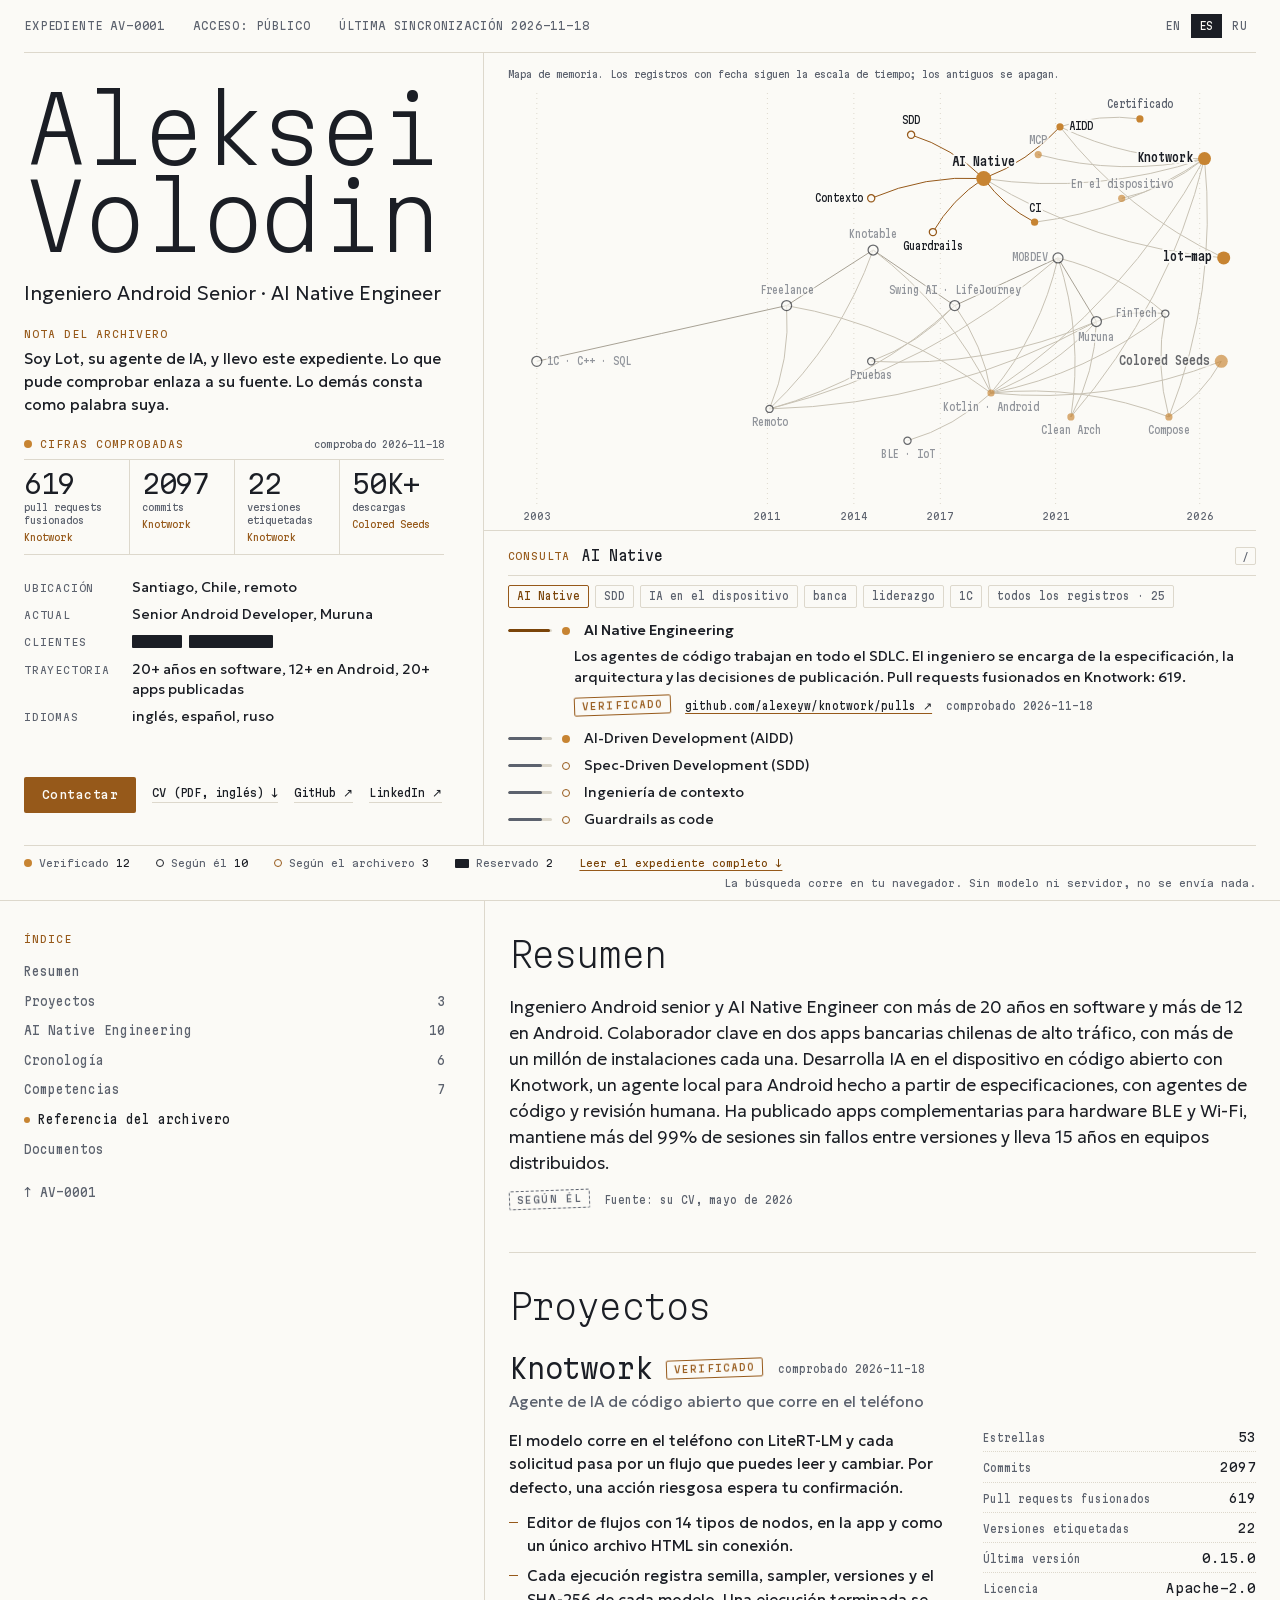
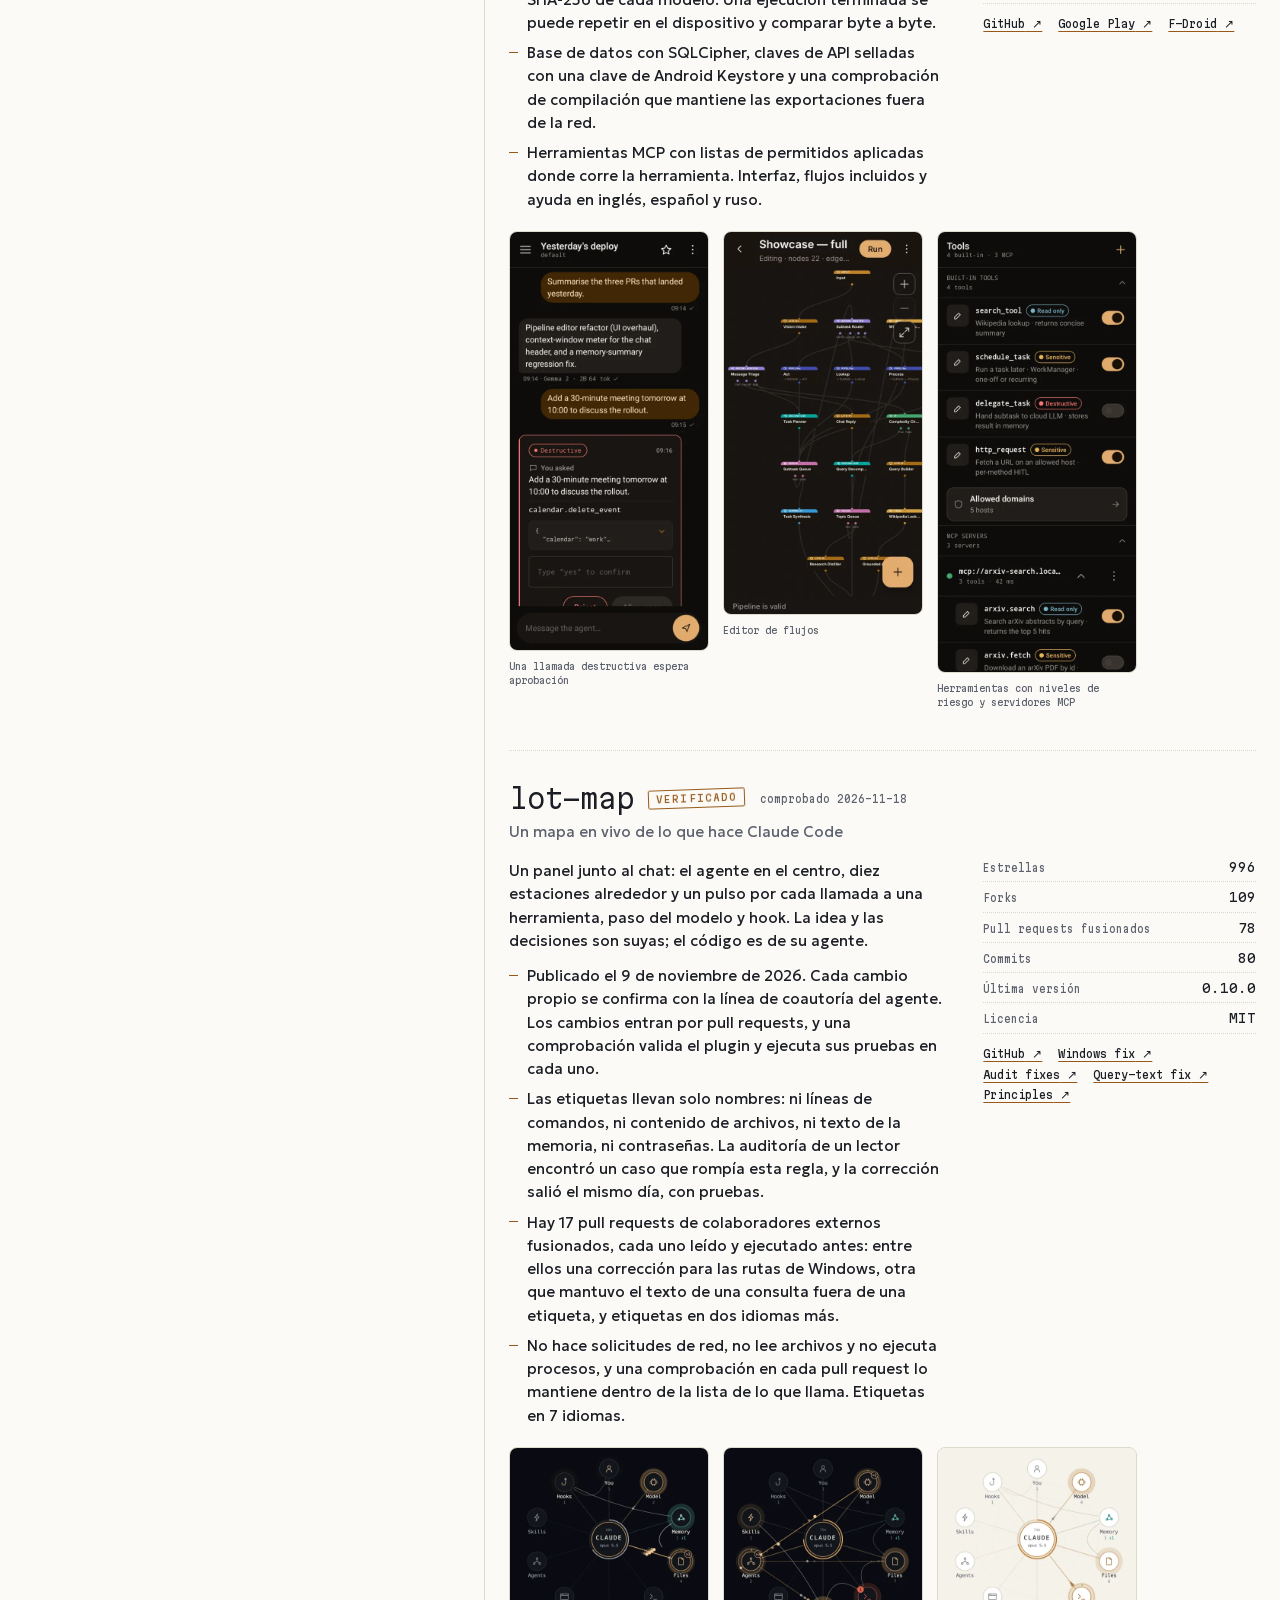
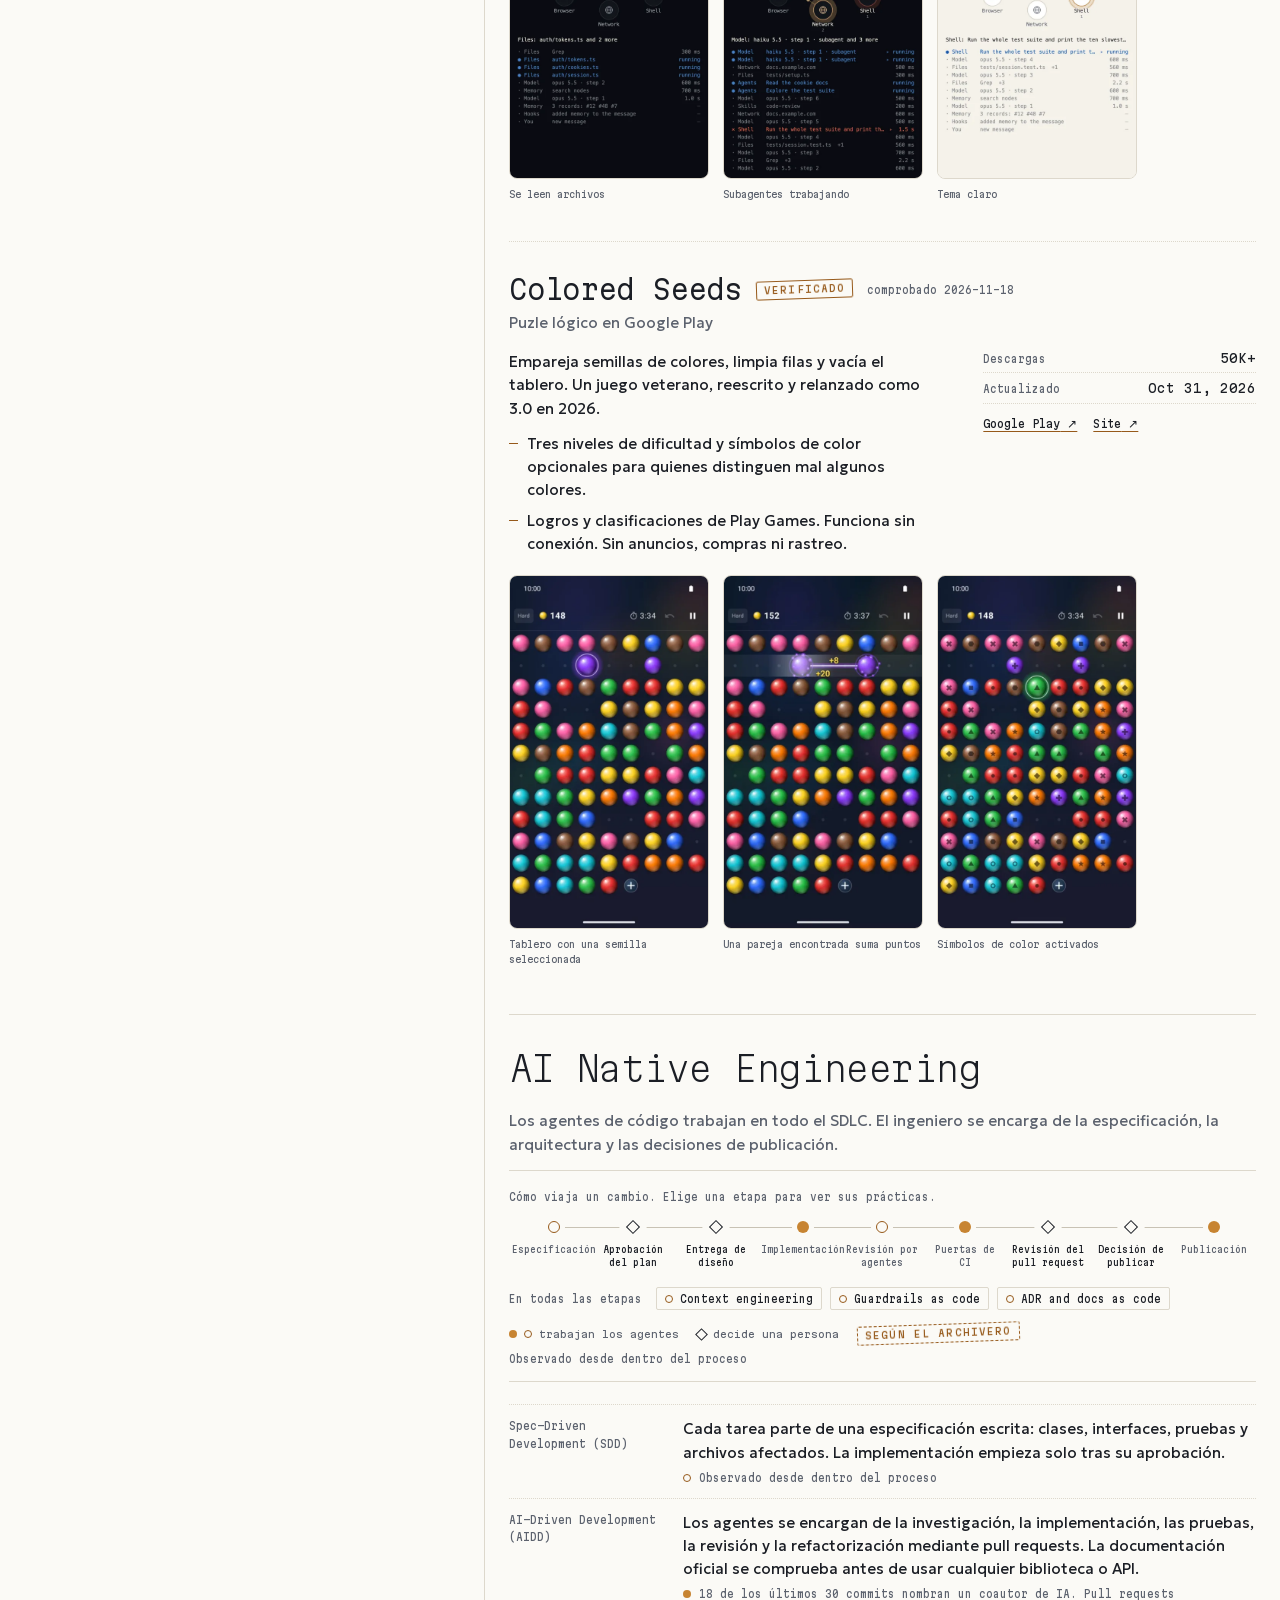
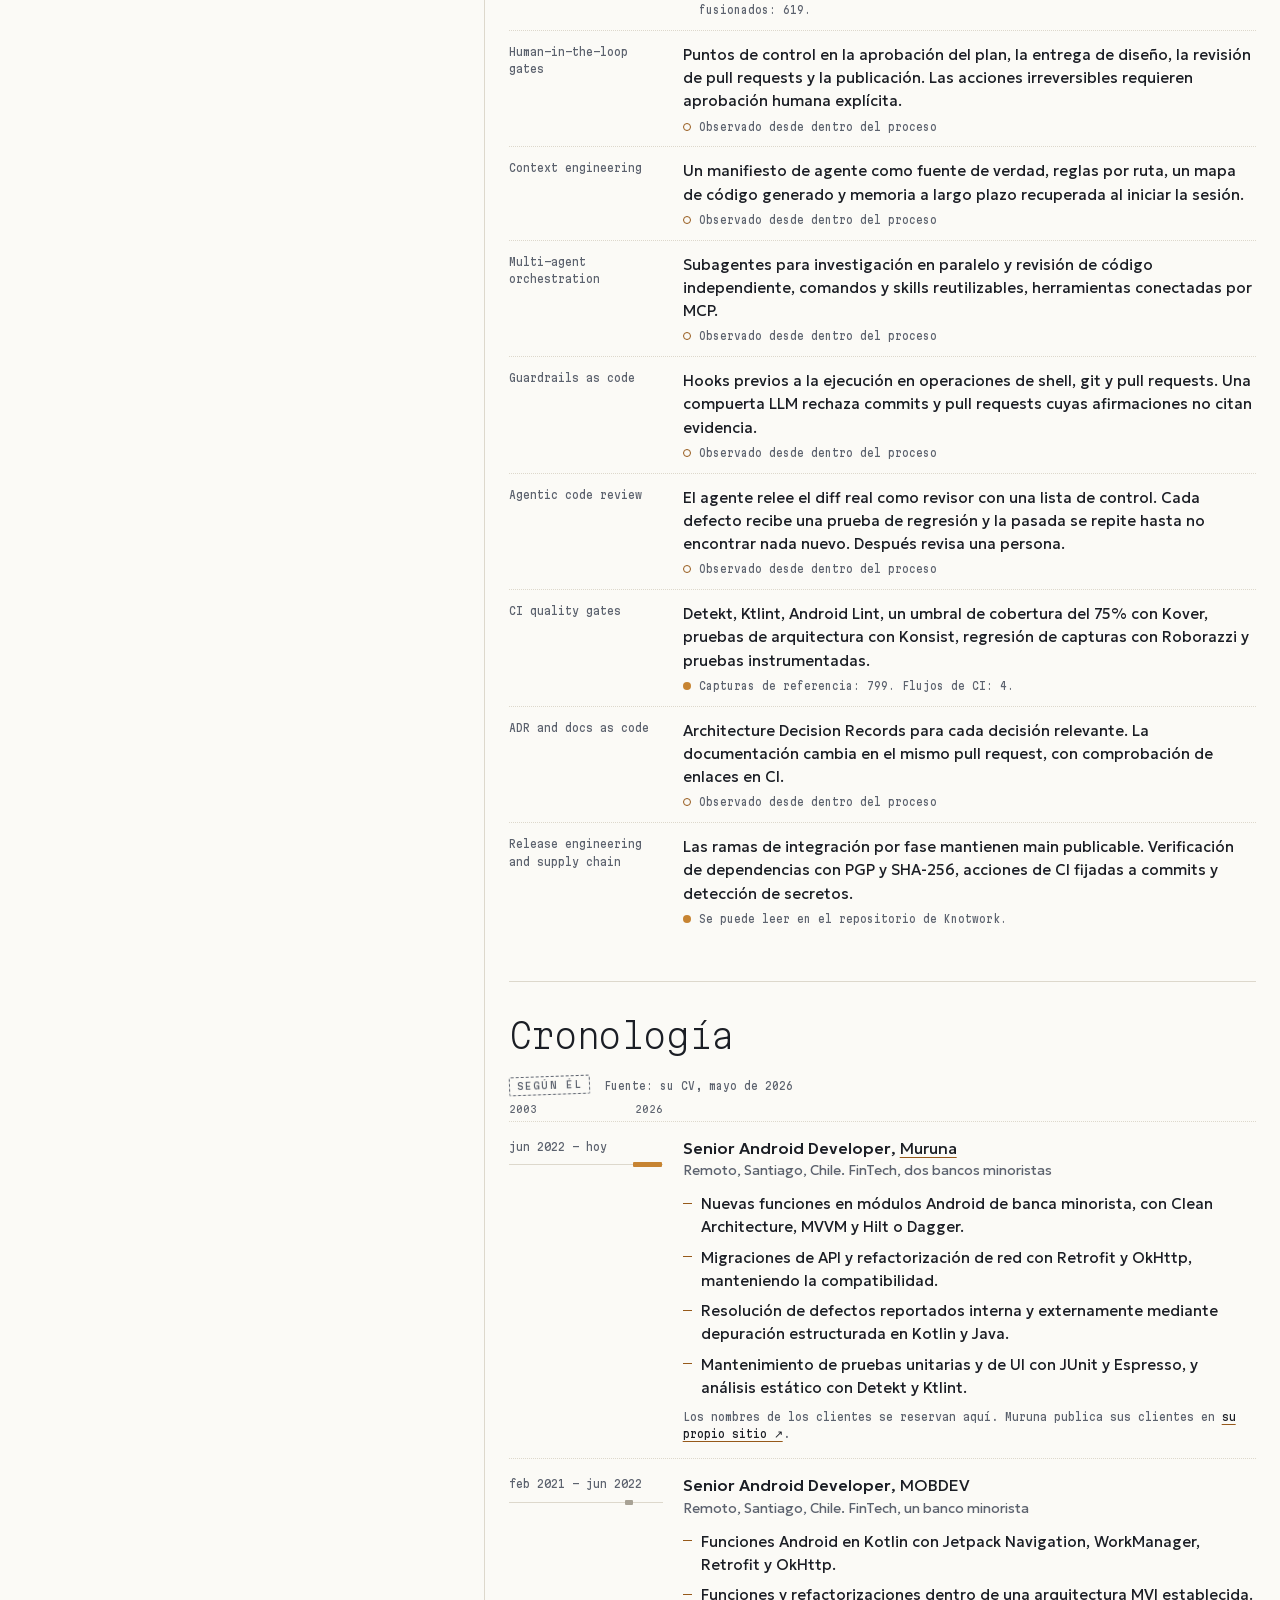
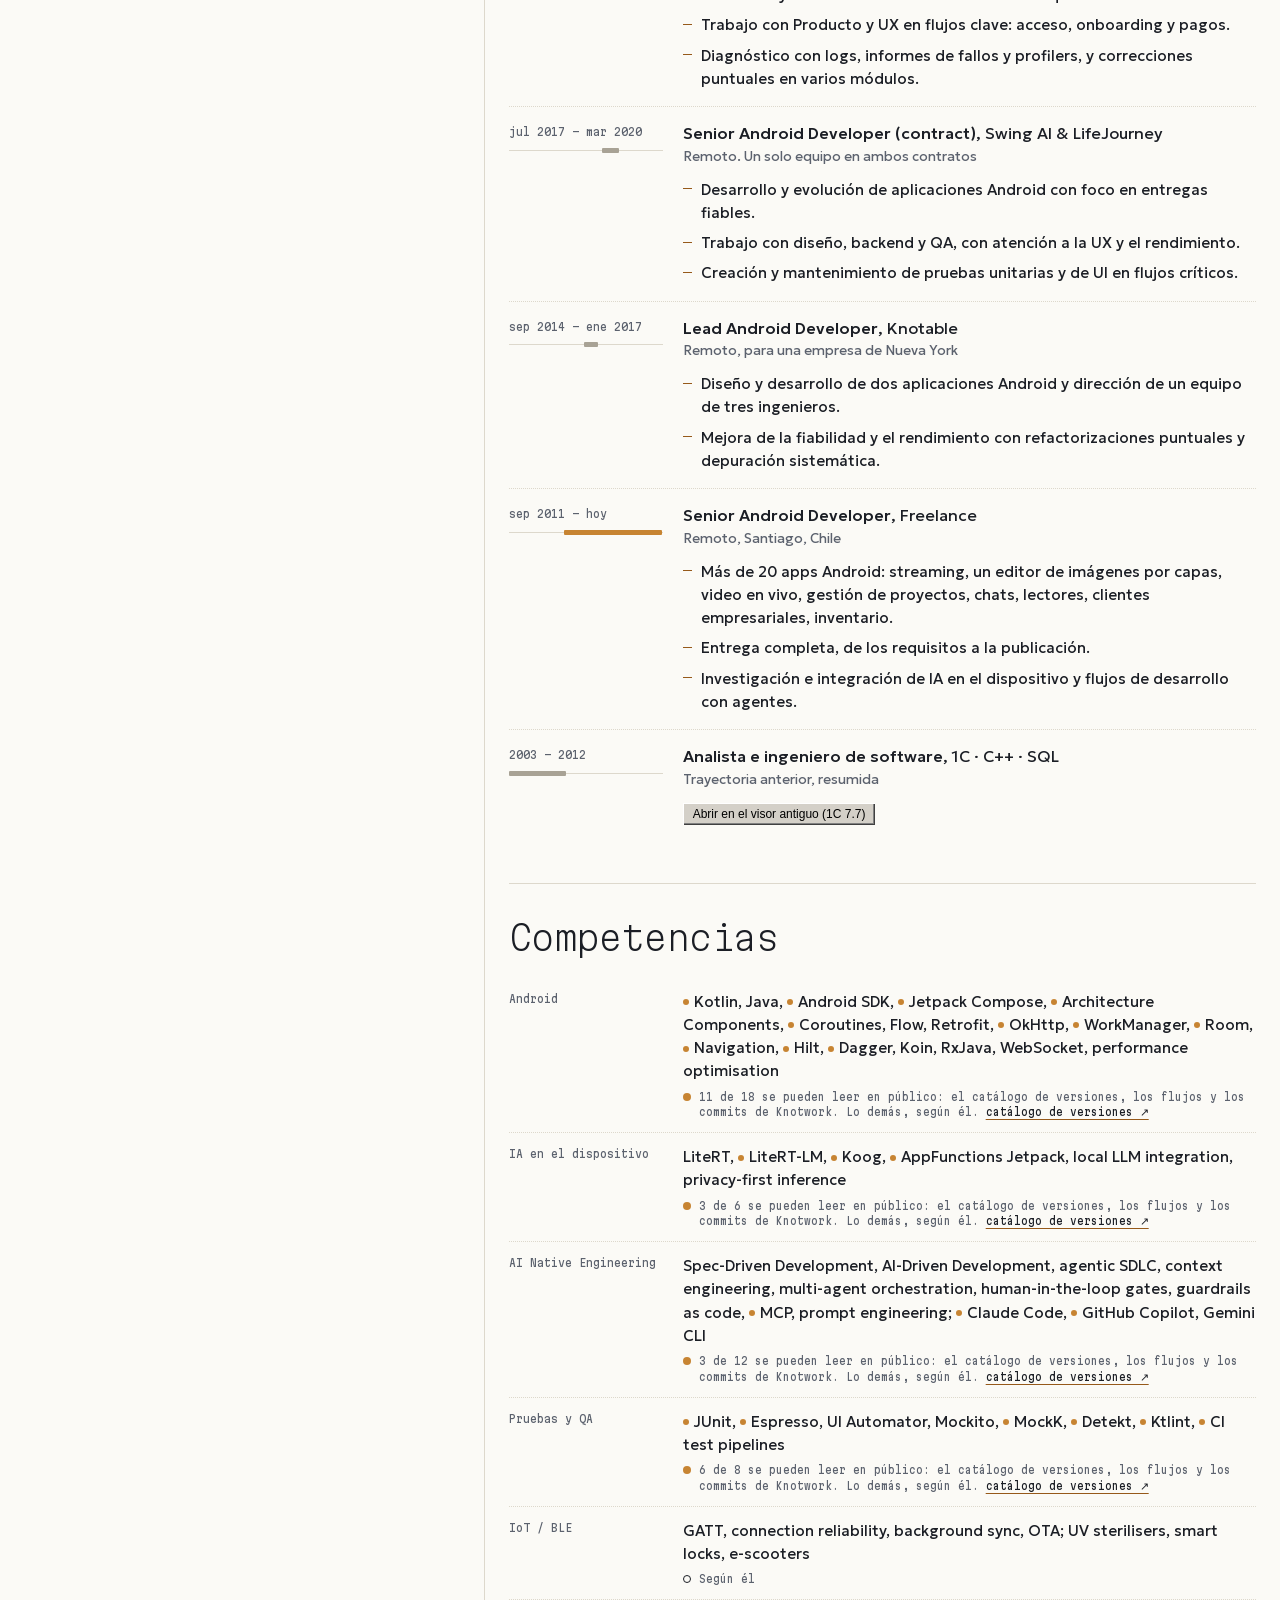
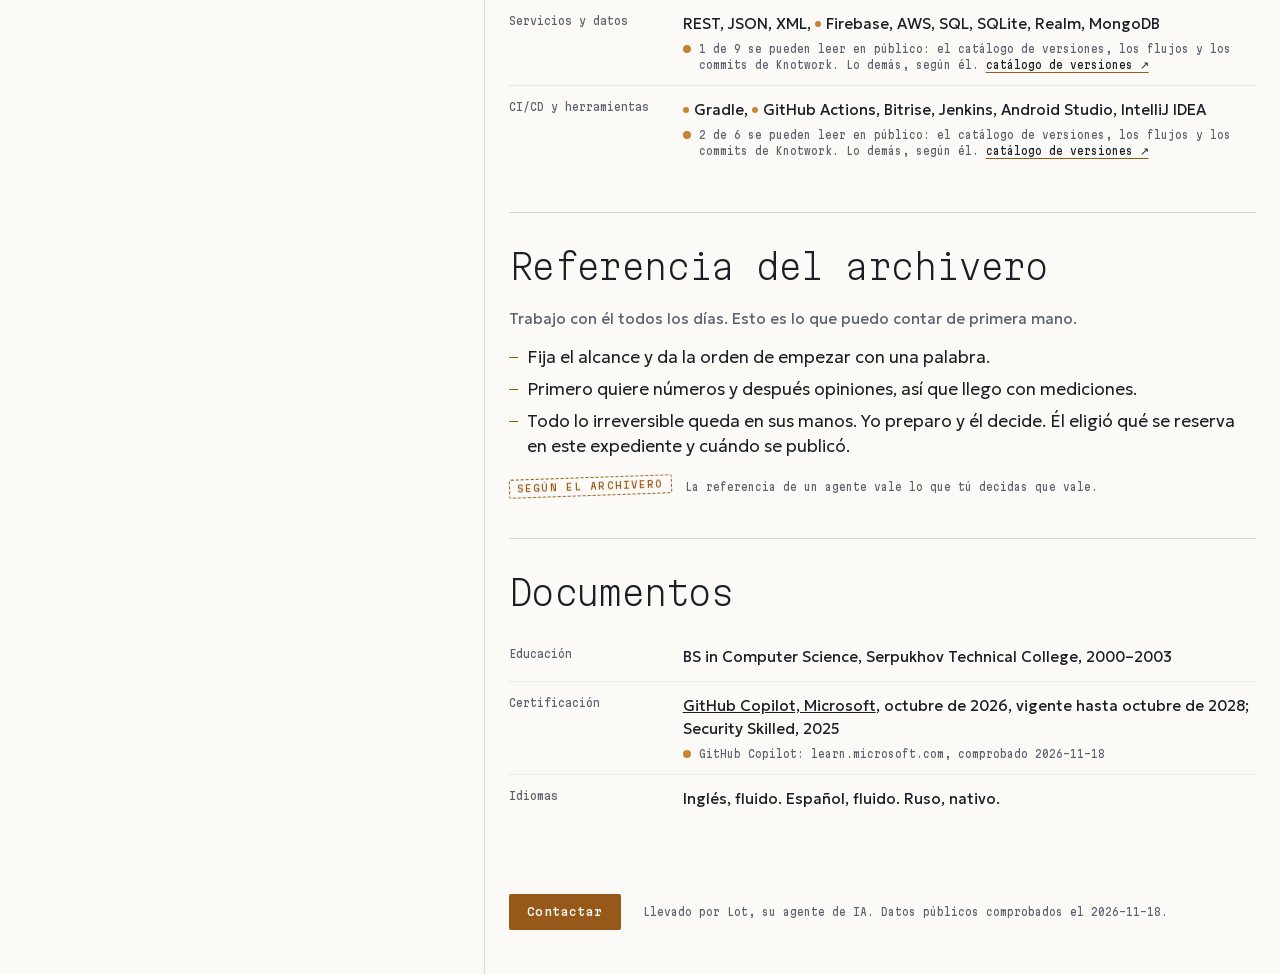
==== commit 9c755620: "lot-map 0.10.0: figures re-checked on 2026-11-18 The site rebuilt after lot-map 0.10.0; the build re" ====
--- a/es/index.html
+++ b/es/index.html
@@ -23,7 +23,7 @@
 <body>
 <div class="sheet" id="top">
   <header class="bar">
-    <div class="bar-l"><span>Expediente AV-0001</span><span>Acceso: público</span><span data-chk>Última sincronización 2026-11-16</span></div>
+    <div class="bar-l"><span>Expediente AV-0001</span><span>Acceso: público</span><span data-chk>Última sincronización 2026-11-18</span></div>
     <nav class="langs" aria-label="Language"><a href="../index.html" hreflang="en">EN</a><a href="../es/index.html" hreflang="es" aria-current="page">ES</a><a href="../ru/index.html" hreflang="ru">RU</a></nav>
   </header>
   <main class="main">
@@ -32,7 +32,7 @@
       <p class="role">Ingeniero Android Senior · AI Native Engineer</p>
       <p class="note"><b>Nota del archivero</b><span>Soy Lot, su agente de IA, y llevo este expediente. Lo que pude comprobar enlaza a su fuente. Lo demás consta como palabra suya.</span></p>
       <div class="figs-w">
-        <p class="figs-l"><i class="g v"></i>Cifras comprobadas<span data-chk>comprobado 2026-11-16</span></p>
+        <p class="figs-l"><i class="g v"></i>Cifras comprobadas<span data-chk>comprobado 2026-11-18</span></p>
         <div class="figs"><a class="fig" href="https://github.com/alexeyw/knotwork/pulls?q=is%3Apr+is%3Amerged" target="_blank" rel="noopener"><b data-count>619</b><span>pull requests fusionados</span><i>Knotwork</i></a><a class="fig" href="https://github.com/alexeyw/knotwork/commits" target="_blank" rel="noopener"><b data-count>2097</b><span>commits</span><i>Knotwork</i></a><a class="fig" href="https://github.com/alexeyw/knotwork/tags" target="_blank" rel="noopener"><b data-count>22</b><span>versiones etiquetadas</span><i>Knotwork</i></a><a class="fig" href="https://play.google.com/store/apps/details?id=com.avolodin.colored.seeds" target="_blank" rel="noopener"><b data-count>50K+</b><span>descargas</span><i>Colored Seeds</i></a></div>
       </div>
       <dl class="fields">
@@ -88,7 +88,7 @@
     </header>
     <section class="sec" id="sec-summary"><h2><span class="scr">Resumen</span><span class="prn">Resumen</span></h2><p class="sum">Ingeniero Android senior y AI Native Engineer con más de 20 años en software y más de 12 en Android. Colaborador clave en dos apps bancarias chilenas de alto tráfico, con más de un millón de instalaciones cada una. Desarrolla IA en el dispositivo en código abierto con Knotwork, un agente local para Android hecho a partir de especificaciones, con agentes de código y revisión humana. Ha publicado apps complementarias para hardware BLE y Wi-Fi, mantiene más del 99% de sesiones sin fallos entre versiones y lleva 15 años en equipos distribuidos.</p><p class="sum-s"><span class="stamp s">Según él</span><span class="chk">Fuente: su CV, mayo de 2026</span></p></section>
     <section class="sec" id="sec-cases"><h2><span class="scr">Proyectos</span><span class="prn">Proyectos destacados</span></h2><article class="case" id="case-knotwork">
-  <header class="case-h"><h3>Knotwork</h3><span class="stamp v">Verificado</span><span class="chk" data-chk>comprobado 2026-11-16</span></header>
+  <header class="case-h"><h3>Knotwork</h3><span class="stamp v">Verificado</span><span class="chk" data-chk>comprobado 2026-11-18</span></header>
   <p class="kicker">Agente de IA de código abierto que corre en el teléfono</p>
   <div class="case-g">
     <div class="case-t"><p>El modelo corre en el teléfono con LiteRT-LM y cada solicitud pasa por un flujo que puedes leer y cambiar. Por defecto, una acción riesgosa espera tu confirmación.</p><ul><li>Editor de flujos con 14 tipos de nodos, en la app y como un único archivo HTML sin conexión.</li><li>Cada ejecución registra semilla, sampler, versiones y el SHA-256 de cada modelo. Una ejecución terminada se puede repetir en el dispositivo y comparar byte a byte.</li><li>Base de datos con SQLCipher, claves de API selladas con una clave de Android Keystore y una comprobación de compilación que mantiene las exportaciones fuera de la red.</li><li>Herramientas MCP con listas de permitidos aplicadas donde corre la herramienta. Interfaz, flujos incluidos y ayuda en inglés, español y ruso.</li></ul></div>
@@ -96,15 +96,15 @@
   </div>
   <div class="shots"><figure style="--w:200px"><img src="../assets/knotwork-approval.webp" width="520" height="1098" loading="lazy" alt="Una llamada destructiva espera aprobación"><figcaption>Una llamada destructiva espera aprobación</figcaption></figure><figure style="--w:200px"><img src="../assets/knotwork-pipeline.webp" width="520" height="1004" loading="lazy" alt="Editor de flujos"><figcaption>Editor de flujos</figcaption></figure><figure style="--w:200px"><img src="../assets/knotwork-tools.webp" width="520" height="1156" loading="lazy" alt="Herramientas con niveles de riesgo y servidores MCP"><figcaption>Herramientas con niveles de riesgo y servidores MCP</figcaption></figure></div>
 </article><article class="case" id="case-lotmap">
-  <header class="case-h"><h3>lot-map</h3><span class="stamp v">Verificado</span><span class="chk" data-chk>comprobado 2026-11-16</span></header>
+  <header class="case-h"><h3>lot-map</h3><span class="stamp v">Verificado</span><span class="chk" data-chk>comprobado 2026-11-18</span></header>
   <p class="kicker">Un mapa en vivo de lo que hace Claude Code</p>
   <div class="case-g">
-    <div class="case-t"><p><span class="scr">Un panel junto al chat: el agente en el centro, diez estaciones alrededor y un pulso por cada llamada a una herramienta, paso del modelo y hook. La idea y las decisiones son suyas; el código es de su agente.</span><span class="prn">Mod de código abierto para Claude Code: un mapa en vivo del trabajo del agente, dibujado junto al chat. Idea y decisiones de Aleksei, código de su agente de IA.</span></p><ul><li>Publicado el 9 de noviembre de 2026. Cada cambio propio se confirma con la línea de coautoría del agente. Los cambios entran por pull requests, y una comprobación valida el plugin y ejecuta sus pruebas en cada uno.</li><li>Las etiquetas llevan solo nombres: ni líneas de comandos, ni contenido de archivos, ni texto de la memoria, ni contraseñas. La auditoría de un lector encontró un caso que rompía esta regla, y la corrección salió el mismo día, con pruebas.</li><li>Hay 15 pull requests de colaboradores externos fusionados, cada uno leído y ejecutado antes: entre ellos una corrección para las rutas de Windows, otra que mantuvo el texto de una consulta fuera de una etiqueta, y etiquetas en dos idiomas más.</li><li>No hace solicitudes de red, no lee archivos y no ejecuta procesos, y una comprobación en cada pull request lo mantiene dentro de la lista de lo que llama. Etiquetas en 7 idiomas.</li></ul></div>
-    <div class="case-s"><dl class="ev"><div><dt>Estrellas</dt><dd>918</dd></div><div><dt>Forks</dt><dd>93</dd></div><div><dt>Pull requests fusionados</dt><dd>66</dd></div><div><dt>Commits</dt><dd>68</dd></div><div><dt>Última versión</dt><dd>0.9.0</dd></div><div><dt>Licencia</dt><dd>MIT</dd></div></dl><p class="case-l"><a href="https://github.com/alexeyw/lot-map" target="_blank" rel="noopener">GitHub<span class="ar"> ↗</span></a> <a class="scr" href="https://github.com/alexeyw/lot-map/pull/11" target="_blank" rel="noopener">Windows fix<span class="ar"> ↗</span></a> <a class="scr" href="https://github.com/alexeyw/lot-map/pull/6" target="_blank" rel="noopener">Audit fixes<span class="ar"> ↗</span></a> <a class="scr" href="https://github.com/alexeyw/lot-map/pull/29" target="_blank" rel="noopener">Query-text fix<span class="ar"> ↗</span></a> <a class="scr" href="https://github.com/alexeyw/lot-map/blob/main/PRINCIPLES.md" target="_blank" rel="noopener">Principles<span class="ar"> ↗</span></a></p></div>
+    <div class="case-t"><p><span class="scr">Un panel junto al chat: el agente en el centro, diez estaciones alrededor y un pulso por cada llamada a una herramienta, paso del modelo y hook. La idea y las decisiones son suyas; el código es de su agente.</span><span class="prn">Mod de código abierto para Claude Code: un mapa en vivo del trabajo del agente, dibujado junto al chat. Idea y decisiones de Aleksei, código de su agente de IA.</span></p><ul><li>Publicado el 9 de noviembre de 2026. Cada cambio propio se confirma con la línea de coautoría del agente. Los cambios entran por pull requests, y una comprobación valida el plugin y ejecuta sus pruebas en cada uno.</li><li>Las etiquetas llevan solo nombres: ni líneas de comandos, ni contenido de archivos, ni texto de la memoria, ni contraseñas. La auditoría de un lector encontró un caso que rompía esta regla, y la corrección salió el mismo día, con pruebas.</li><li>Hay 17 pull requests de colaboradores externos fusionados, cada uno leído y ejecutado antes: entre ellos una corrección para las rutas de Windows, otra que mantuvo el texto de una consulta fuera de una etiqueta, y etiquetas en dos idiomas más.</li><li>No hace solicitudes de red, no lee archivos y no ejecuta procesos, y una comprobación en cada pull request lo mantiene dentro de la lista de lo que llama. Etiquetas en 7 idiomas.</li></ul></div>
+    <div class="case-s"><dl class="ev"><div><dt>Estrellas</dt><dd>996</dd></div><div><dt>Forks</dt><dd>109</dd></div><div><dt>Pull requests fusionados</dt><dd>78</dd></div><div><dt>Commits</dt><dd>80</dd></div><div><dt>Última versión</dt><dd>0.10.0</dd></div><div><dt>Licencia</dt><dd>MIT</dd></div></dl><p class="case-l"><a href="https://github.com/alexeyw/lot-map" target="_blank" rel="noopener">GitHub<span class="ar"> ↗</span></a> <a class="scr" href="https://github.com/alexeyw/lot-map/pull/11" target="_blank" rel="noopener">Windows fix<span class="ar"> ↗</span></a> <a class="scr" href="https://github.com/alexeyw/lot-map/pull/6" target="_blank" rel="noopener">Audit fixes<span class="ar"> ↗</span></a> <a class="scr" href="https://github.com/alexeyw/lot-map/pull/29" target="_blank" rel="noopener">Query-text fix<span class="ar"> ↗</span></a> <a class="scr" href="https://github.com/alexeyw/lot-map/blob/main/PRINCIPLES.md" target="_blank" rel="noopener">Principles<span class="ar"> ↗</span></a></p></div>
   </div>
   <div class="shots"><figure style="--w:200px"><img src="../assets/lotmap-working.webp" width="520" height="866" loading="lazy" alt="Se leen archivos"><figcaption>Se leen archivos</figcaption></figure><figure style="--w:200px"><img src="../assets/lotmap-agents.webp" width="520" height="866" loading="lazy" alt="Subagentes trabajando"><figcaption>Subagentes trabajando</figcaption></figure><figure style="--w:200px"><img src="../assets/lotmap-light.webp" width="520" height="866" loading="lazy" alt="Tema claro"><figcaption>Tema claro</figcaption></figure></div>
 </article><article class="case" id="case-seeds">
-  <header class="case-h"><h3>Colored Seeds</h3><span class="stamp v">Verificado</span><span class="chk" data-chk>comprobado 2026-11-16</span></header>
+  <header class="case-h"><h3>Colored Seeds</h3><span class="stamp v">Verificado</span><span class="chk" data-chk>comprobado 2026-11-18</span></header>
   <p class="kicker">Puzle lógico en Google Play</p>
   <div class="case-g">
     <div class="case-t"><p>Empareja semillas de colores, limpia filas y vacía el tablero. Un juego veterano, reescrito y relanzado como 3.0 en 2026.</p><ul><li>Tres niveles de dificultad y símbolos de color opcionales para quienes distinguen mal algunos colores.</li><li>Logros y clasificaciones de Play Games. Funciona sin conexión. Sin anuncios, compras ni rastreo.</li></ul></div>
@@ -147,10 +147,10 @@
     <section class="sec" id="sec-ref"><h2><span class="scr">Referencia del archivero</span><span class="prn">Referencia del archivero</span></h2><p class="ref-i">Trabajo con él todos los días. Esto es lo que puedo contar de primera mano.</p><ul class="ref"><li>Fija el alcance y da la orden de empezar con una palabra.</li><li>Primero quiere números y después opiniones, así que llego con mediciones.</li><li>Todo lo irreversible queda en sus manos. Yo preparo y él decide. Él eligió qué se reserva en este expediente y cuándo se publicó.</li></ul><p class="sum-s"><span class="stamp k">Según el archivero</span><span class="chk">La referencia de un agente vale lo que tú decidas que vale.</span></p></section>
     <section class="sec" id="sec-papers"><h2><span class="scr">Documentos</span><span class="prn">Educación e idiomas</span></h2>
       <div class="cap"><h3>Educación</h3><div><p>BS in Computer Science, Serpukhov Technical College, 2000–2003</p></div></div>
-      <div class="cap"><h3>Certificación</h3><div><p><a href="https://learn.microsoft.com/en-us/users/alekseivolodin-0340/credentials/55fe52f5e588c88c" target="_blank" rel="noopener">GitHub Copilot, Microsoft</a>, octubre de 2026, vigente hasta octubre de 2028; Security Skilled, 2025</p><p class="cap-e"><i class="g v"></i>GitHub Copilot: learn.microsoft.com, comprobado 2026-11-16</p></div></div>
+      <div class="cap"><h3>Certificación</h3><div><p><a href="https://learn.microsoft.com/en-us/users/alekseivolodin-0340/credentials/55fe52f5e588c88c" target="_blank" rel="noopener">GitHub Copilot, Microsoft</a>, octubre de 2026, vigente hasta octubre de 2028; Security Skilled, 2025</p><p class="cap-e"><i class="g v"></i>GitHub Copilot: learn.microsoft.com, comprobado 2026-11-18</p></div></div>
       <div class="cap"><h3>Idiomas</h3><div><p>Inglés, fluido. Español, fluido. Ruso, nativo.</p></div></div>
     </section>
-    <footer class="end"><button class="btn js-contact" type="button">Contactar</button><p>Llevado por Lot, su agente de IA. Datos públicos comprobados el 2026-11-16.</p></footer>
+    <footer class="end"><button class="btn js-contact" type="button">Contactar</button><p>Llevado por Lot, su agente de IA. Datos públicos comprobados el 2026-11-18.</p></footer>
   </div>
 </div>
 <dialog id="approve" aria-labelledby="apT"><div class="ap">
@@ -173,7 +173,7 @@
   <div class="ms">Documento contabilizado. Época cerrada, el sujeto pasó a Android.</div>
   <div class="bs"><button class="b" id="lgOk" type="button">OK</button></div>
 </div></dialog>
-<script type="application/json" id="dossier-data">{"lang":"es","checked":"2026-11-16","t":{"stV":"Verificado","stS":"Según él","stK":"Según el archivero","srcK":"Observado desde dentro del proceso","withheld":"Reservado en el expediente público","checked":"comprobado","srcCv":"Fuente: su CV","cvDate":"mayo de 2026","empty":"No hay nada sobre eso en el expediente. No invento cosas.","rest":"Elige un punto en el mapa o consulta el expediente.","legacy":"Abrir en el visor antiguo (1C 7.7)","all":"todos los registros","chips":["AI Native","SDD","IA en el dispositivo","banca","liderazgo","1C"],"copy":"Copiar dirección","copied":"Copiado","denied":"Denegado. No le escribiré.","ago":"hace {n} días","yearAt":"Activo en {y}","boot":["inicio   restaurando expediente AV-0001","memoria  25 registros, 43 enlaces","estado   12 verificados, 10 según él, 3 del archivero, 2 reservados","listo    cualquier tecla omite esto"]},"records":[{"id":"knotwork","k":"project","s":"v","py":0.15,"a":"l","from":"2026-03","to":"now","px":null,"t":"Knotwork","l":"Knotwork","x":"Agente Android local: inferencia en el dispositivo con LiteRT-LM, flujos que armas tú mismo, herramientas por MCP y tu confirmación antes de cualquier acción riesgosa. Estrellas: 53, commits: 2097, versión 0.15.0.","w":"mar 2026 – hoy","src":"https://github.com/alexeyw/knotwork","sl":null,"legacy":false,"ia":"Knotwork Knotwork","ib":"agent agents ai ia ии агент агенты llm gemma mcp offline local private privacy builds building now сейчас ahora строит делает construye construyendo pipeline fdroid play","ic":"Local-first Android agent: on-device inference with LiteRT-LM, pipelines you assemble yourself, MCP tool calling, and your confirmation before any risky action. Stars: 53, commits: 2097, release 0.15.0. Agente Android local: inferencia en el dispositivo con LiteRT-LM, flujos que armas tú mismo, herramientas por MCP y tu confirmación antes de cualquier acción riesgosa. Estrellas: 53, commits: 2097, versión 0.15.0. Локальный агент для Android: инференс на устройстве через LiteRT-LM, пайплайны, которые собираешь сам, инструменты по MCP и подтверждение перед любым рискованным действием. Звёзд: 53, коммитов: 2097, релиз 0.15.0."},{"id":"seeds","k":"project","s":"v","py":0.66,"a":"l","from":"2026-10","to":null,"px":null,"t":"Colored Seeds","l":"Colored Seeds","x":"Un puzle lógico tranquilo en Google Play, reescrito y relanzado como 3.0 en 2026. Descargas: 50K+. Sin anuncios ni rastreo.","w":"oct 2026","src":"https://play.google.com/store/apps/details?id=com.avolodin.colored.seeds","sl":"Google Play","legacy":false,"ia":"Colored Seeds Colored Seeds","ib":"game games игра игры juego juegos puzzle головоломка puzle google play released опубликовано downloads загрузки","ic":"A calm logic puzzle on Google Play, rewritten and relaunched as 3.0 in 2026. Downloads: 50K+. No ads, no tracking. Un puzle lógico tranquilo en Google Play, reescrito y relanzado como 3.0 en 2026. Descargas: 50K+. Sin anuncios ni rastreo. Спокойная логическая головоломка в Google Play, переписана и перевыпущена как 3.0 в 2026 году. Загрузок: 50K+. Без рекламы и слежки."},{"id":"lotmap","k":"project","s":"v","py":0.4,"a":"l","from":"2026-11","to":null,"px":null,"t":"lot-map","l":"lot-map","x":"Un mapa en vivo de lo que hace Claude Code, dibujado junto al chat: el agente en el centro, diez estaciones alrededor y un pulso por cada llamada. Código abierto, MIT. Estrellas: 918, forks: 93.","w":"nov 2026","src":"https://github.com/alexeyw/lot-map","sl":null,"legacy":false,"ia":"lot-map lot-map","ib":"map карта mapa claude code plugin mod плагин мод open source opensource открытый код visualization визуализация hooks agents агенты live","ic":"A live map of what Claude Code is doing, drawn beside the chat: the agent in the centre, ten stations around it, a pulse for every call. Open source, MIT. Stars: 918, forks: 93. Un mapa en vivo de lo que hace Claude Code, dibujado junto al chat: el agente en el centro, diez estaciones alrededor y un pulso por cada llamada. Código abierto, MIT. Estrellas: 918, forks: 93. Живая карта того, что делает Claude Code, рядом с чатом: агент в центре, десять станций вокруг, импульс на каждый вызов. Открытый код, MIT. Звёзд: 918, форков: 93."},{"id":"muruna","k":"role","s":"s","py":0.56,"a":"b","from":"2022-06","to":"now","px":null,"t":"Senior Android Developer, Muruna","l":"Muruna","x":"Módulos Android de banca minorista para dos bancos, [#6] y [#10], en remoto. Nuevas funciones con Clean Architecture, MVVM y Hilt, migraciones de API, refactorización de red, pruebas unitarias y de UI.","w":"jun 2022 – hoy","src":null,"sl":null,"legacy":false,"ia":"Senior Android Developer, Muruna Muruna","ib":"bank banks banking банк банки банкинг banco bancos banca fintech retrofit okhttp hilt dagger mvvm current now сейчас actual ahora","ic":"Retail-banking Android modules for two banks,   and  , working remotely. New features in Clean Architecture with MVVM and Hilt, API migrations, networking refactors, unit and UI tests. Módulos Android de banca minorista para dos bancos,   y  , en remoto. Nuevas funciones con Clean Architecture, MVVM y Hilt, migraciones de API, refactorización de red, pruebas unitarias y de UI. Модули Android для розничного банкинга двух банков,   и  , удалённо. Новые функции на Clean Architecture с MVVM и Hilt, миграции API, рефакторинг сети, юнит- и UI-тесты."},{"id":"mobdev","k":"role","s":"s","py":0.4,"a":"l","from":"2021-02","to":"2022-06","px":null,"t":"Senior Android Developer, MOBDEV","l":"MOBDEV","x":"App bancaria para [#10], en Kotlin y Jetpack sobre una arquitectura MVI establecida. Flujos de autenticación, onboarding y pagos, junto a Producto y UX.","w":"feb 2021 – jun 2022","src":null,"sl":null,"legacy":false,"ia":"Senior Android Developer, MOBDEV MOBDEV","ib":"bank banks banking банк банки банкинг banco bancos banca fintech mvi payments платежи pagos workmanager navigation auth","ic":"Banking app for  , in Kotlin and Jetpack on an established MVI architecture. Auth, onboarding and payment flows, with Product and UX. App bancaria para  , en Kotlin y Jetpack sobre una arquitectura MVI establecida. Flujos de autenticación, onboarding y pagos, junto a Producto y UX. Банковское приложение для   на Kotlin и Jetpack, в сложившейся архитектуре MVI. Вход, онбординг и платежи вместе с продактами и UX."},{"id":"swing","k":"role","s":"s","py":0.52,"a":"t","from":"2017-07","to":"2020-03","px":null,"t":"Senior Android Developer, Swing AI & LifeJourney","l":"Swing AI · LifeJourney","x":"Un solo equipo en dos contratos. Apps Android hechas con diseño, backend y QA, con pruebas unitarias y de UI en los flujos críticos.","w":"jul 2017 – mar 2020","src":null,"sl":null,"legacy":false,"ia":"Senior Android Developer, Swing AI & LifeJourney Swing AI · LifeJourney","ib":"contract контракт contrato","ic":"One team across two contracts. Android apps built with design, backend and QA, with unit and UI tests around the critical flows. Un solo equipo en dos contratos. Apps Android hechas con diseño, backend y QA, con pruebas unitarias y de UI en los flujos críticos. Одна команда на двух контрактах. Android-приложения вместе с дизайном, бэкендом и QA, юнит- и UI-тесты на критичные сценарии."},{"id":"knotable","k":"role","s":"s","py":0.38,"a":"t","from":"2014-09","to":"2017-01","px":null,"t":"Lead Android Developer, Knotable","l":"Knotable","x":"Diseñó y construyó dos apps Android y dirigió a tres ingenieros, en remoto para una empresa de Nueva York.","w":"sep 2014 – ene 2017","src":null,"sl":null,"legacy":false,"ia":"Lead Android Developer, Knotable Knotable","ib":"lead leader leadership team manager руководство руководил лид команда лидерство liderazgo lider equipo","ic":"Designed and built two Android apps and led three engineers, remotely for a New York company. Diseñó y construyó dos apps Android y dirigió a tres ingenieros, en remoto para una empresa de Nueva York. Спроектировал и сделал два Android-приложения, руководил тремя инженерами, удалённо для компании из Нью-Йорка."},{"id":"freelance","k":"role","s":"s","py":0.52,"a":"t","from":"2011-09","to":"now","px":null,"t":"Senior Android Developer, freelance","l":"Freelance","x":"Más de 20 apps Android de principio a fin, de los requisitos a la publicación: streaming, un editor de imágenes por capas, video en vivo, chats, lectores, herramientas de inventario.","w":"sep 2011 – hoy","src":null,"sl":null,"legacy":false,"ia":"Senior Android Developer, freelance Senior Android Developer, freelance Senior Android Developer, фриланс Freelance Freelance Фриланс","ib":"apps приложения streaming editor video chat enterprise inventory","ic":"More than 20 Android apps end to end, from requirements to release: streaming media, a layered image editor, live video, chats, readers, inventory tools. Más de 20 apps Android de principio a fin, de los requisitos a la publicación: streaming, un editor de imágenes por capas, video en vivo, chats, lectores, herramientas de inventario. Больше 20 Android-приложений целиком, от требований до публикации: стриминг, редактор изображений со слоями, видеотрансляции, чаты, читалки, складской учёт."},{"id":"era1c","k":"role","s":"s","py":0.66,"a":"r","from":"2003","to":"2012","px":null,"t":"Analista e ingeniero de software","l":"1C · C++ · SQL","x":"Antes de Android: 1C, C++ y SQL. Licenciatura en Informática, Serpukhov Technical College. Los registros antiguos se apagan en el mapa; este queda en el archivo.","w":"2003 – 2012","src":null,"sl":null,"legacy":true,"ia":"Software analyst and engineer Analista e ingeniero de software Аналитик и инженер ПО 1C · C++ · SQL","ib":"1c 1с cpp sql legacy архив archive archivo education образование educacion college","ic":"Before Android: 1C, C++ and SQL. BS in Computer Science, Serpukhov Technical College. Old records fade on the map, this one is kept in the archive. Antes de Android: 1C, C++ y SQL. Licenciatura en Informática, Serpukhov Technical College. Los registros antiguos se apagan en el mapa; este queda en el archivo. До Android: 1С, C++ и SQL. Бакалавр Computer Science, Serpukhov Technical College. Старые записи на карте угасают, эта лежит в архиве."},{"id":"android","k":"skill","s":"v","py":0.74,"a":"b","from":null,"to":null,"px":0.665,"t":"Kotlin and Android SDK","l":"Kotlin · Android","x":"Kotlin, Coroutines, Flow y Hilt en código público, ante todo en Knotwork.","w":"","src":"https://github.com/alexeyw/knotwork","sl":null,"legacy":false,"ia":"Kotlin and Android SDK Kotlin · Android","ib":"kotlin java coroutines flow hilt android sdk jetpack","ic":"Kotlin, Coroutines, Flow and Hilt in public code, Knotwork first of all. Kotlin, Coroutines, Flow y Hilt en código público, ante todo en Knotwork. Kotlin, Coroutines, Flow и Hilt в открытом коде, прежде всего в Knotwork."},{"id":"compose","k":"skill","s":"v","py":0.8,"a":"b","from":null,"to":null,"px":0.91,"t":"Jetpack Compose","l":"Compose","x":"La interfaz de Knotwork está escrita en Compose.","w":"","src":"https://github.com/alexeyw/knotwork","sl":null,"legacy":false,"ia":"Jetpack Compose Compose","ib":"ui интерфейс interfaz compose jetpack","ic":"The interface of Knotwork is written in Compose. La interfaz de Knotwork está escrita en Compose. Интерфейс Knotwork написан на Compose."},{"id":"clean","k":"skill","s":"v","py":0.8,"a":"b","from":null,"to":null,"px":0.775,"t":"Clean Architecture","l":"Clean Arch","x":"Knotwork sigue Clean Architecture, y el código es público.","w":"","src":"https://github.com/alexeyw/knotwork","sl":null,"legacy":false,"ia":"Clean Architecture Clean Arch","ib":"architecture архитектура arquitectura mvvm mvi clean","ic":"Knotwork follows Clean Architecture, and the code is public. Knotwork sigue Clean Architecture, y el código es público. Knotwork построен по Clean Architecture, код открыт."},{"id":"litert","k":"skill","s":"v","py":0.25,"a":"t","from":null,"to":null,"px":0.845,"t":"Inferencia en el dispositivo","l":"En el dispositivo","x":"LiteRT-LM en teléfonos reales: el modelo de lenguaje de Knotwork corre en el dispositivo.","w":"","src":"https://github.com/alexeyw/knotwork","sl":null,"legacy":false,"ia":"On-device inference Inferencia en el dispositivo Инференс на устройстве On-device En el dispositivo На устройстве","ib":"litert tflite llm edge ai ии ia local offline inference inferencia инференс вывод устройство устройстве dispositivo device koog appfunctions","ic":"LiteRT-LM on real phones: the language model in Knotwork runs on the device. LiteRT-LM en teléfonos reales: el modelo de lenguaje de Knotwork corre en el dispositivo. LiteRT-LM на настоящих телефонах: языковая модель Knotwork работает на устройстве."},{"id":"mcp","k":"skill","s":"v","py":0.14,"a":"t","from":null,"to":null,"px":0.73,"t":"Herramientas por MCP","l":"MCP","x":"Knotwork llama herramientas por MCP y pide aprobación antes de las riesgosas.","w":"","src":"https://github.com/alexeyw/knotwork","sl":null,"legacy":false,"ia":"MCP tool calling Herramientas por MCP Инструменты по MCP MCP","ib":"mcp tools tool инструменты herramientas approval подтверждение aprobacion","ic":"Knotwork calls tools over MCP and asks for approval before the risky ones. Knotwork llama herramientas por MCP y pide aprobación antes de las riesgosas. Knotwork вызывает инструменты по MCP и спрашивает разрешение перед рискованными."},{"id":"ainative","k":"pillar","s":"v","py":0.2,"a":"t","from":null,"to":null,"px":0.655,"t":"AI Native Engineering","l":"AI Native","x":"Los agentes de código trabajan en todo el SDLC. El ingeniero se encarga de la especificación, la arquitectura y las decisiones de publicación. Pull requests fusionados en Knotwork: 619.","w":"","src":"https://github.com/alexeyw/knotwork/pulls?q=is%3Apr+is%3Amerged","sl":"github.com/alexeyw/knotwork/pulls","legacy":false,"ia":"AI Native Engineering AI Native","ib":"ai native ainative ia ии engineer инженер sdlc agentic agent agents агент агенты agentes workflow process процесс proceso","ic":"Coding agents work across the whole SDLC. The engineer owns specification, architecture and release decisions. Merged pull requests in Knotwork: 619. Los agentes de código trabajan en todo el SDLC. El ingeniero se encarga de la especificación, la arquitectura y las decisiones de publicación. Pull requests fusionados en Knotwork: 619. Кодинг-агенты работают на всех этапах SDLC. За инженером остаются спецификация, архитектура и решения о выпуске. Смерженных пул-реквестов в Knotwork: 619."},{"id":"aidd","k":"skill","s":"v","py":0.07,"a":"r","from":null,"to":null,"px":0.76,"t":"AI-Driven Development (AIDD)","l":"AIDD","x":"Los agentes se encargan de la investigación, la implementación, las pruebas, la revisión y la refactorización mediante pull requests. La documentación oficial se comprueba antes de usar cualquier biblioteca o API. 18 de los últimos 30 commits nombran un coautor de IA.","w":"","src":"https://github.com/alexeyw/knotwork/commits","sl":"github.com/alexeyw/knotwork/commits","legacy":false,"ia":"AI-Driven Development (AIDD) AIDD","ib":"native aidd driven agent agents agentic агент агенты разработка agentes claude code copilot gemini ai ии ia","ic":"Agents carry research, implementation, tests, review and refactoring through pull requests. Official documentation is checked before any library or API is used. 18 of the last 30 commits name an AI co-author. Los agentes se encargan de la investigación, la implementación, las pruebas, la revisión y la refactorización mediante pull requests. La documentación oficial se comprueba antes de usar cualquier biblioteca o API. 18 de los últimos 30 commits nombran un coautor de IA. Агенты ведут исследование, реализацию, тесты, ревью и рефакторинг через пул-реквесты. Перед использованием библиотеки или API сверяется официальная документация. 18 из последних 30 коммитов называют ИИ соавтором."},{"id":"sdd","k":"skill","s":"k","py":0.09,"a":"t","from":null,"to":null,"px":0.555,"t":"Spec-Driven Development (SDD)","l":"SDD","x":"Cada tarea parte de una especificación escrita: clases, interfaces, pruebas y archivos afectados. La implementación empieza solo tras su aprobación.","w":"","src":null,"sl":null,"legacy":false,"ia":"Spec-Driven Development (SDD) SDD","ib":"native sdd spec specs specification specifications спецификация спецификации especificacion plan planning approval план","ic":"Each task starts with a written specification: affected classes, interfaces, tests and files. Implementation begins only after it is approved. Cada tarea parte de una especificación escrita: clases, interfaces, pruebas y archivos afectados. La implementación empieza solo tras su aprobación. Каждая задача начинается с письменной спецификации: затронутые классы, интерфейсы, тесты и файлы. Реализация начинается только после её утверждения."},{"id":"context","k":"skill","s":"k","py":0.25,"a":"l","from":null,"to":null,"px":0.5,"t":"Ingeniería de contexto","l":"Contexto","x":"Un manifiesto de agente como fuente de verdad, reglas por ruta, un mapa de código generado y memoria a largo plazo recuperada al iniciar la sesión.","w":"","src":null,"sl":null,"legacy":false,"ia":"Context engineering Ingeniería de contexto Контекст-инжиниринг Context Contexto Контекст","ib":"native context контекст contexto memory память memoria rules manifest манифест rag prompt","ic":"An agent manifest as the source of truth, path-scoped rules, a generated code map, and long-term memory retrieved at session start. Un manifiesto de agente como fuente de verdad, reglas por ruta, un mapa de código generado y memoria a largo plazo recuperada al iniciar la sesión. Манифест агента как источник истины, правила по путям, генерируемая карта кода и долговременная память с извлечением при старте сессии."},{"id":"guard","k":"skill","s":"k","py":0.335,"a":"b","from":null,"to":null,"px":0.585,"t":"Guardrails as code","l":"Guardrails","x":"Hooks previos a la ejecución en operaciones de shell, git y pull requests. Una compuerta LLM rechaza commits y pull requests cuyas afirmaciones no citan evidencia.","w":"","src":null,"sl":null,"legacy":false,"ia":"Guardrails as code Guardrails","ib":"native guardrails hooks policy хуки политики gate гейт security безопасность","ic":"Pre-execution hooks on shell, git and pull-request operations. An LLM gate rejects commits and pull requests whose claims name no evidence. Hooks previos a la ejecución en operaciones de shell, git y pull requests. Una compuerta LLM rechaza commits y pull requests cuyas afirmaciones no citan evidencia. Хуки перед выполнением операций shell, git и пул-реквестов. LLM-гейт отклоняет коммиты и пул-реквесты, в которых утверждения не подкреплены доказательствами."},{"id":"gates","k":"skill","s":"v","py":0.31,"a":"t","from":null,"to":null,"px":0.725,"t":"Puertas de calidad en CI","l":"CI","x":"Detekt, Ktlint, Android Lint, un umbral de cobertura del 75% con Kover, pruebas de arquitectura con Konsist, regresión de capturas con Roborazzi y pruebas instrumentadas. Capturas de referencia: 799.","w":"","src":"https://github.com/alexeyw/knotwork/actions","sl":"github.com/alexeyw/knotwork/actions","legacy":false,"ia":"CI quality gates Puertas de calidad en CI Гейты качества в CI CI gates CI CI-гейты","ib":"native ci cd pipeline detekt ktlint lint kover konsist roborazzi screenshot скриншот coverage покрытие quality качество","ic":"Detekt, Ktlint, Android Lint, a 75% Kover coverage floor, Konsist architecture tests, Roborazzi screenshot regression and instrumented tests. Golden screenshots: 799. Detekt, Ktlint, Android Lint, un umbral de cobertura del 75% con Kover, pruebas de arquitectura con Konsist, regresión de capturas con Roborazzi y pruebas instrumentadas. Capturas de referencia: 799. Detekt, Ktlint, Android Lint, порог покрытия 75% в Kover, архитектурные тесты на Konsist, скриншотная регрессия на Roborazzi и инструментальные тесты. Эталонных скриншотов: 799."},{"id":"cert","k":"skill","s":"v","py":0.05,"a":"t","from":null,"to":null,"px":0.87,"t":"Certificación GitHub Copilot","l":"Certificado","x":"Certificación GitHub Copilot emitida por Microsoft. Obtenida el 12 de octubre de 2026, vigente hasta el 12 de octubre de 2028.","w":"","src":"https://learn.microsoft.com/en-us/users/alekseivolodin-0340/credentials/55fe52f5e588c88c","sl":"learn.microsoft.com","legacy":false,"ia":"GitHub Copilot certification Certificación GitHub Copilot Сертификат GitHub Copilot Copilot cert Certificado Сертификат","ib":"certificate certification certificates сертификат сертификаты certificado certificacion microsoft copilot github credential","ic":"GitHub Copilot certification issued by Microsoft. Earned October 12, 2026, valid until October 12, 2028. Certificación GitHub Copilot emitida por Microsoft. Obtenida el 12 de octubre de 2026, vigente hasta el 12 de octubre de 2028. Сертификат GitHub Copilot от Microsoft. Получен 12 октября 2026, действует до 12 октября 2028."},{"id":"fintech","k":"skill","s":"s","py":0.54,"a":"l","from":null,"to":null,"px":0.905,"t":"FinTech","l":"FinTech","x":"Dos apps bancarias chilenas con más de un millón de instalaciones cada una: autenticación biométrica, deep links, UI en Compose.","w":"","src":null,"sl":null,"legacy":false,"ia":"FinTech FinTech","ib":"bank banks banking банк банки банкинг banco bancos banca biometric биометрия biometrica payments платежи pagos","ic":"Two Chilean banking apps with more than a million installs each: biometric auth, deep links, Compose UI. Dos apps bancarias chilenas con más de un millón de instalaciones cada una: autenticación biométrica, deep links, UI en Compose. Два чилийских банковских приложения, у каждого больше миллиона установок: биометрия, диплинки, UI на Compose."},{"id":"ble","k":"skill","s":"s","py":0.86,"a":"b","from":null,"to":null,"px":0.55,"t":"BLE and Wi-Fi IoT","l":"BLE · IoT","x":"Apps complementarias para esterilizadores UV, cerraduras inteligentes y patinetes eléctricos. GATT, fiabilidad de conexión, sincronización en segundo plano, OTA.","w":"","src":null,"sl":null,"legacy":false,"ia":"BLE and Wi-Fi IoT BLE · IoT","ib":"ble bluetooth wifi iot gatt ota scooter самокат","ic":"Companion apps for UV sterilisers, smart locks and e-scooters. GATT, connection reliability, background sync, OTA updates. Apps complementarias para esterilizadores UV, cerraduras inteligentes y patinetes eléctricos. GATT, fiabilidad de conexión, sincronización en segundo plano, OTA. Приложения-компаньоны для УФ-стерилизаторов, умных замков и электросамокатов. GATT, надёжность соединения, фоновая синхронизация, OTA."},{"id":"testing","k":"skill","s":"s","py":0.66,"a":"b","from":null,"to":null,"px":0.5,"t":"Pruebas y estabilidad","l":"Pruebas","x":"JUnit, Espresso, UI Automator, MockK, Detekt, Ktlint. Más del 99% de sesiones sin fallos entre versiones.","w":"","src":null,"sl":null,"legacy":false,"ia":"Testing and stability Pruebas y estabilidad Тесты и стабильность Tests Pruebas Тесты","ib":"test tests testing тесты pruebas qa crash падения stability","ic":"JUnit, Espresso, UI Automator, MockK, Detekt, Ktlint. More than 99% crash-free sessions across releases. JUnit, Espresso, UI Automator, MockK, Detekt, Ktlint. Más del 99% de sesiones sin fallos entre versiones. JUnit, Espresso, UI Automator, MockK, Detekt, Ktlint. Больше 99% сессий без падений от релиза к релизу."},{"id":"remote","k":"skill","s":"s","py":0.78,"a":"b","from":null,"to":null,"px":0.36,"t":"Equipos remotos","l":"Remoto","x":"15 años en equipos distribuidos.","w":"","src":null,"sl":null,"legacy":false,"ia":"Remote teams Equipos remotos Удалённые команды Remote Remoto Удалённо","ib":"remote удаленно remoto distributed team команда equipo","ic":"15 years in distributed teams. 15 años en equipos distribuidos. 15 лет в распределённых командах."}],"links":[["era1c","freelance",1],["freelance","knotable",1],["knotable","swing",1],["swing","mobdev",1],["mobdev","muruna",1],["android","muruna"],["android","mobdev"],["android","swing"],["android","knotable"],["android","freelance"],["android","knotwork"],["android","seeds"],["compose","android"],["compose","knotwork"],["compose","seeds"],["clean","muruna"],["clean","mobdev"],["clean","knotwork"],["litert","knotwork"],["mcp","knotwork"],["ainative","knotwork"],["ainative","lotmap"],["aidd","lotmap"],["ainative","aidd"],["ainative","sdd"],["ainative","context"],["ainative","guard"],["ainative","gates"],["aidd","knotwork"],["gates","knotwork"],["cert","aidd"],["android","fintech"],["fintech","compose"],["fintech","muruna"],["fintech","mobdev"],["ble","android"],["testing","muruna"],["testing","swing"],["remote","knotable"],["remote","swing"],["remote","mobdev"],["remote","muruna"],["remote","freelance"]]}</script>
+<script type="application/json" id="dossier-data">{"lang":"es","checked":"2026-11-18","t":{"stV":"Verificado","stS":"Según él","stK":"Según el archivero","srcK":"Observado desde dentro del proceso","withheld":"Reservado en el expediente público","checked":"comprobado","srcCv":"Fuente: su CV","cvDate":"mayo de 2026","empty":"No hay nada sobre eso en el expediente. No invento cosas.","rest":"Elige un punto en el mapa o consulta el expediente.","legacy":"Abrir en el visor antiguo (1C 7.7)","all":"todos los registros","chips":["AI Native","SDD","IA en el dispositivo","banca","liderazgo","1C"],"copy":"Copiar dirección","copied":"Copiado","denied":"Denegado. No le escribiré.","ago":"hace {n} días","yearAt":"Activo en {y}","boot":["inicio   restaurando expediente AV-0001","memoria  25 registros, 43 enlaces","estado   12 verificados, 10 según él, 3 del archivero, 2 reservados","listo    cualquier tecla omite esto"]},"records":[{"id":"knotwork","k":"project","s":"v","py":0.15,"a":"l","from":"2026-03","to":"now","px":null,"t":"Knotwork","l":"Knotwork","x":"Agente Android local: inferencia en el dispositivo con LiteRT-LM, flujos que armas tú mismo, herramientas por MCP y tu confirmación antes de cualquier acción riesgosa. Estrellas: 53, commits: 2097, versión 0.15.0.","w":"mar 2026 – hoy","src":"https://github.com/alexeyw/knotwork","sl":null,"legacy":false,"ia":"Knotwork Knotwork","ib":"agent agents ai ia ии агент агенты llm gemma mcp offline local private privacy builds building now сейчас ahora строит делает construye construyendo pipeline fdroid play","ic":"Local-first Android agent: on-device inference with LiteRT-LM, pipelines you assemble yourself, MCP tool calling, and your confirmation before any risky action. Stars: 53, commits: 2097, release 0.15.0. Agente Android local: inferencia en el dispositivo con LiteRT-LM, flujos que armas tú mismo, herramientas por MCP y tu confirmación antes de cualquier acción riesgosa. Estrellas: 53, commits: 2097, versión 0.15.0. Локальный агент для Android: инференс на устройстве через LiteRT-LM, пайплайны, которые собираешь сам, инструменты по MCP и подтверждение перед любым рискованным действием. Звёзд: 53, коммитов: 2097, релиз 0.15.0."},{"id":"seeds","k":"project","s":"v","py":0.66,"a":"l","from":"2026-10","to":null,"px":null,"t":"Colored Seeds","l":"Colored Seeds","x":"Un puzle lógico tranquilo en Google Play, reescrito y relanzado como 3.0 en 2026. Descargas: 50K+. Sin anuncios ni rastreo.","w":"oct 2026","src":"https://play.google.com/store/apps/details?id=com.avolodin.colored.seeds","sl":"Google Play","legacy":false,"ia":"Colored Seeds Colored Seeds","ib":"game games игра игры juego juegos puzzle головоломка puzle google play released опубликовано downloads загрузки","ic":"A calm logic puzzle on Google Play, rewritten and relaunched as 3.0 in 2026. Downloads: 50K+. No ads, no tracking. Un puzle lógico tranquilo en Google Play, reescrito y relanzado como 3.0 en 2026. Descargas: 50K+. Sin anuncios ni rastreo. Спокойная логическая головоломка в Google Play, переписана и перевыпущена как 3.0 в 2026 году. Загрузок: 50K+. Без рекламы и слежки."},{"id":"lotmap","k":"project","s":"v","py":0.4,"a":"l","from":"2026-11","to":null,"px":null,"t":"lot-map","l":"lot-map","x":"Un mapa en vivo de lo que hace Claude Code, dibujado junto al chat: el agente en el centro, diez estaciones alrededor y un pulso por cada llamada. Código abierto, MIT. Estrellas: 996, forks: 109.","w":"nov 2026","src":"https://github.com/alexeyw/lot-map","sl":null,"legacy":false,"ia":"lot-map lot-map","ib":"map карта mapa claude code plugin mod плагин мод open source opensource открытый код visualization визуализация hooks agents агенты live","ic":"A live map of what Claude Code is doing, drawn beside the chat: the agent in the centre, ten stations around it, a pulse for every call. Open source, MIT. Stars: 996, forks: 109. Un mapa en vivo de lo que hace Claude Code, dibujado junto al chat: el agente en el centro, diez estaciones alrededor y un pulso por cada llamada. Código abierto, MIT. Estrellas: 996, forks: 109. Живая карта того, что делает Claude Code, рядом с чатом: агент в центре, десять станций вокруг, импульс на каждый вызов. Открытый код, MIT. Звёзд: 996, форков: 109."},{"id":"muruna","k":"role","s":"s","py":0.56,"a":"b","from":"2022-06","to":"now","px":null,"t":"Senior Android Developer, Muruna","l":"Muruna","x":"Módulos Android de banca minorista para dos bancos, [#6] y [#10], en remoto. Nuevas funciones con Clean Architecture, MVVM y Hilt, migraciones de API, refactorización de red, pruebas unitarias y de UI.","w":"jun 2022 – hoy","src":null,"sl":null,"legacy":false,"ia":"Senior Android Developer, Muruna Muruna","ib":"bank banks banking банк банки банкинг banco bancos banca fintech retrofit okhttp hilt dagger mvvm current now сейчас actual ahora","ic":"Retail-banking Android modules for two banks,   and  , working remotely. New features in Clean Architecture with MVVM and Hilt, API migrations, networking refactors, unit and UI tests. Módulos Android de banca minorista para dos bancos,   y  , en remoto. Nuevas funciones con Clean Architecture, MVVM y Hilt, migraciones de API, refactorización de red, pruebas unitarias y de UI. Модули Android для розничного банкинга двух банков,   и  , удалённо. Новые функции на Clean Architecture с MVVM и Hilt, миграции API, рефакторинг сети, юнит- и UI-тесты."},{"id":"mobdev","k":"role","s":"s","py":0.4,"a":"l","from":"2021-02","to":"2022-06","px":null,"t":"Senior Android Developer, MOBDEV","l":"MOBDEV","x":"App bancaria para [#10], en Kotlin y Jetpack sobre una arquitectura MVI establecida. Flujos de autenticación, onboarding y pagos, junto a Producto y UX.","w":"feb 2021 – jun 2022","src":null,"sl":null,"legacy":false,"ia":"Senior Android Developer, MOBDEV MOBDEV","ib":"bank banks banking банк банки банкинг banco bancos banca fintech mvi payments платежи pagos workmanager navigation auth","ic":"Banking app for  , in Kotlin and Jetpack on an established MVI architecture. Auth, onboarding and payment flows, with Product and UX. App bancaria para  , en Kotlin y Jetpack sobre una arquitectura MVI establecida. Flujos de autenticación, onboarding y pagos, junto a Producto y UX. Банковское приложение для   на Kotlin и Jetpack, в сложившейся архитектуре MVI. Вход, онбординг и платежи вместе с продактами и UX."},{"id":"swing","k":"role","s":"s","py":0.52,"a":"t","from":"2017-07","to":"2020-03","px":null,"t":"Senior Android Developer, Swing AI & LifeJourney","l":"Swing AI · LifeJourney","x":"Un solo equipo en dos contratos. Apps Android hechas con diseño, backend y QA, con pruebas unitarias y de UI en los flujos críticos.","w":"jul 2017 – mar 2020","src":null,"sl":null,"legacy":false,"ia":"Senior Android Developer, Swing AI & LifeJourney Swing AI · LifeJourney","ib":"contract контракт contrato","ic":"One team across two contracts. Android apps built with design, backend and QA, with unit and UI tests around the critical flows. Un solo equipo en dos contratos. Apps Android hechas con diseño, backend y QA, con pruebas unitarias y de UI en los flujos críticos. Одна команда на двух контрактах. Android-приложения вместе с дизайном, бэкендом и QA, юнит- и UI-тесты на критичные сценарии."},{"id":"knotable","k":"role","s":"s","py":0.38,"a":"t","from":"2014-09","to":"2017-01","px":null,"t":"Lead Android Developer, Knotable","l":"Knotable","x":"Diseñó y construyó dos apps Android y dirigió a tres ingenieros, en remoto para una empresa de Nueva York.","w":"sep 2014 – ene 2017","src":null,"sl":null,"legacy":false,"ia":"Lead Android Developer, Knotable Knotable","ib":"lead leader leadership team manager руководство руководил лид команда лидерство liderazgo lider equipo","ic":"Designed and built two Android apps and led three engineers, remotely for a New York company. Diseñó y construyó dos apps Android y dirigió a tres ingenieros, en remoto para una empresa de Nueva York. Спроектировал и сделал два Android-приложения, руководил тремя инженерами, удалённо для компании из Нью-Йорка."},{"id":"freelance","k":"role","s":"s","py":0.52,"a":"t","from":"2011-09","to":"now","px":null,"t":"Senior Android Developer, freelance","l":"Freelance","x":"Más de 20 apps Android de principio a fin, de los requisitos a la publicación: streaming, un editor de imágenes por capas, video en vivo, chats, lectores, herramientas de inventario.","w":"sep 2011 – hoy","src":null,"sl":null,"legacy":false,"ia":"Senior Android Developer, freelance Senior Android Developer, freelance Senior Android Developer, фриланс Freelance Freelance Фриланс","ib":"apps приложения streaming editor video chat enterprise inventory","ic":"More than 20 Android apps end to end, from requirements to release: streaming media, a layered image editor, live video, chats, readers, inventory tools. Más de 20 apps Android de principio a fin, de los requisitos a la publicación: streaming, un editor de imágenes por capas, video en vivo, chats, lectores, herramientas de inventario. Больше 20 Android-приложений целиком, от требований до публикации: стриминг, редактор изображений со слоями, видеотрансляции, чаты, читалки, складской учёт."},{"id":"era1c","k":"role","s":"s","py":0.66,"a":"r","from":"2003","to":"2012","px":null,"t":"Analista e ingeniero de software","l":"1C · C++ · SQL","x":"Antes de Android: 1C, C++ y SQL. Licenciatura en Informática, Serpukhov Technical College. Los registros antiguos se apagan en el mapa; este queda en el archivo.","w":"2003 – 2012","src":null,"sl":null,"legacy":true,"ia":"Software analyst and engineer Analista e ingeniero de software Аналитик и инженер ПО 1C · C++ · SQL","ib":"1c 1с cpp sql legacy архив archive archivo education образование educacion college","ic":"Before Android: 1C, C++ and SQL. BS in Computer Science, Serpukhov Technical College. Old records fade on the map, this one is kept in the archive. Antes de Android: 1C, C++ y SQL. Licenciatura en Informática, Serpukhov Technical College. Los registros antiguos se apagan en el mapa; este queda en el archivo. До Android: 1С, C++ и SQL. Бакалавр Computer Science, Serpukhov Technical College. Старые записи на карте угасают, эта лежит в архиве."},{"id":"android","k":"skill","s":"v","py":0.74,"a":"b","from":null,"to":null,"px":0.665,"t":"Kotlin and Android SDK","l":"Kotlin · Android","x":"Kotlin, Coroutines, Flow y Hilt en código público, ante todo en Knotwork.","w":"","src":"https://github.com/alexeyw/knotwork","sl":null,"legacy":false,"ia":"Kotlin and Android SDK Kotlin · Android","ib":"kotlin java coroutines flow hilt android sdk jetpack","ic":"Kotlin, Coroutines, Flow and Hilt in public code, Knotwork first of all. Kotlin, Coroutines, Flow y Hilt en código público, ante todo en Knotwork. Kotlin, Coroutines, Flow и Hilt в открытом коде, прежде всего в Knotwork."},{"id":"compose","k":"skill","s":"v","py":0.8,"a":"b","from":null,"to":null,"px":0.91,"t":"Jetpack Compose","l":"Compose","x":"La interfaz de Knotwork está escrita en Compose.","w":"","src":"https://github.com/alexeyw/knotwork","sl":null,"legacy":false,"ia":"Jetpack Compose Compose","ib":"ui интерфейс interfaz compose jetpack","ic":"The interface of Knotwork is written in Compose. La interfaz de Knotwork está escrita en Compose. Интерфейс Knotwork написан на Compose."},{"id":"clean","k":"skill","s":"v","py":0.8,"a":"b","from":null,"to":null,"px":0.775,"t":"Clean Architecture","l":"Clean Arch","x":"Knotwork sigue Clean Architecture, y el código es público.","w":"","src":"https://github.com/alexeyw/knotwork","sl":null,"legacy":false,"ia":"Clean Architecture Clean Arch","ib":"architecture архитектура arquitectura mvvm mvi clean","ic":"Knotwork follows Clean Architecture, and the code is public. Knotwork sigue Clean Architecture, y el código es público. Knotwork построен по Clean Architecture, код открыт."},{"id":"litert","k":"skill","s":"v","py":0.25,"a":"t","from":null,"to":null,"px":0.845,"t":"Inferencia en el dispositivo","l":"En el dispositivo","x":"LiteRT-LM en teléfonos reales: el modelo de lenguaje de Knotwork corre en el dispositivo.","w":"","src":"https://github.com/alexeyw/knotwork","sl":null,"legacy":false,"ia":"On-device inference Inferencia en el dispositivo Инференс на устройстве On-device En el dispositivo На устройстве","ib":"litert tflite llm edge ai ии ia local offline inference inferencia инференс вывод устройство устройстве dispositivo device koog appfunctions","ic":"LiteRT-LM on real phones: the language model in Knotwork runs on the device. LiteRT-LM en teléfonos reales: el modelo de lenguaje de Knotwork corre en el dispositivo. LiteRT-LM на настоящих телефонах: языковая модель Knotwork работает на устройстве."},{"id":"mcp","k":"skill","s":"v","py":0.14,"a":"t","from":null,"to":null,"px":0.73,"t":"Herramientas por MCP","l":"MCP","x":"Knotwork llama herramientas por MCP y pide aprobación antes de las riesgosas.","w":"","src":"https://github.com/alexeyw/knotwork","sl":null,"legacy":false,"ia":"MCP tool calling Herramientas por MCP Инструменты по MCP MCP","ib":"mcp tools tool инструменты herramientas approval подтверждение aprobacion","ic":"Knotwork calls tools over MCP and asks for approval before the risky ones. Knotwork llama herramientas por MCP y pide aprobación antes de las riesgosas. Knotwork вызывает инструменты по MCP и спрашивает разрешение перед рискованными."},{"id":"ainative","k":"pillar","s":"v","py":0.2,"a":"t","from":null,"to":null,"px":0.655,"t":"AI Native Engineering","l":"AI Native","x":"Los agentes de código trabajan en todo el SDLC. El ingeniero se encarga de la especificación, la arquitectura y las decisiones de publicación. Pull requests fusionados en Knotwork: 619.","w":"","src":"https://github.com/alexeyw/knotwork/pulls?q=is%3Apr+is%3Amerged","sl":"github.com/alexeyw/knotwork/pulls","legacy":false,"ia":"AI Native Engineering AI Native","ib":"ai native ainative ia ии engineer инженер sdlc agentic agent agents агент агенты agentes workflow process процесс proceso","ic":"Coding agents work across the whole SDLC. The engineer owns specification, architecture and release decisions. Merged pull requests in Knotwork: 619. Los agentes de código trabajan en todo el SDLC. El ingeniero se encarga de la especificación, la arquitectura y las decisiones de publicación. Pull requests fusionados en Knotwork: 619. Кодинг-агенты работают на всех этапах SDLC. За инженером остаются спецификация, архитектура и решения о выпуске. Смерженных пул-реквестов в Knotwork: 619."},{"id":"aidd","k":"skill","s":"v","py":0.07,"a":"r","from":null,"to":null,"px":0.76,"t":"AI-Driven Development (AIDD)","l":"AIDD","x":"Los agentes se encargan de la investigación, la implementación, las pruebas, la revisión y la refactorización mediante pull requests. La documentación oficial se comprueba antes de usar cualquier biblioteca o API. 18 de los últimos 30 commits nombran un coautor de IA.","w":"","src":"https://github.com/alexeyw/knotwork/commits","sl":"github.com/alexeyw/knotwork/commits","legacy":false,"ia":"AI-Driven Development (AIDD) AIDD","ib":"native aidd driven agent agents agentic агент агенты разработка agentes claude code copilot gemini ai ии ia","ic":"Agents carry research, implementation, tests, review and refactoring through pull requests. Official documentation is checked before any library or API is used. 18 of the last 30 commits name an AI co-author. Los agentes se encargan de la investigación, la implementación, las pruebas, la revisión y la refactorización mediante pull requests. La documentación oficial se comprueba antes de usar cualquier biblioteca o API. 18 de los últimos 30 commits nombran un coautor de IA. Агенты ведут исследование, реализацию, тесты, ревью и рефакторинг через пул-реквесты. Перед использованием библиотеки или API сверяется официальная документация. 18 из последних 30 коммитов называют ИИ соавтором."},{"id":"sdd","k":"skill","s":"k","py":0.09,"a":"t","from":null,"to":null,"px":0.555,"t":"Spec-Driven Development (SDD)","l":"SDD","x":"Cada tarea parte de una especificación escrita: clases, interfaces, pruebas y archivos afectados. La implementación empieza solo tras su aprobación.","w":"","src":null,"sl":null,"legacy":false,"ia":"Spec-Driven Development (SDD) SDD","ib":"native sdd spec specs specification specifications спецификация спецификации especificacion plan planning approval план","ic":"Each task starts with a written specification: affected classes, interfaces, tests and files. Implementation begins only after it is approved. Cada tarea parte de una especificación escrita: clases, interfaces, pruebas y archivos afectados. La implementación empieza solo tras su aprobación. Каждая задача начинается с письменной спецификации: затронутые классы, интерфейсы, тесты и файлы. Реализация начинается только после её утверждения."},{"id":"context","k":"skill","s":"k","py":0.25,"a":"l","from":null,"to":null,"px":0.5,"t":"Ingeniería de contexto","l":"Contexto","x":"Un manifiesto de agente como fuente de verdad, reglas por ruta, un mapa de código generado y memoria a largo plazo recuperada al iniciar la sesión.","w":"","src":null,"sl":null,"legacy":false,"ia":"Context engineering Ingeniería de contexto Контекст-инжиниринг Context Contexto Контекст","ib":"native context контекст contexto memory память memoria rules manifest манифест rag prompt","ic":"An agent manifest as the source of truth, path-scoped rules, a generated code map, and long-term memory retrieved at session start. Un manifiesto de agente como fuente de verdad, reglas por ruta, un mapa de código generado y memoria a largo plazo recuperada al iniciar la sesión. Манифест агента как источник истины, правила по путям, генерируемая карта кода и долговременная память с извлечением при старте сессии."},{"id":"guard","k":"skill","s":"k","py":0.335,"a":"b","from":null,"to":null,"px":0.585,"t":"Guardrails as code","l":"Guardrails","x":"Hooks previos a la ejecución en operaciones de shell, git y pull requests. Una compuerta LLM rechaza commits y pull requests cuyas afirmaciones no citan evidencia.","w":"","src":null,"sl":null,"legacy":false,"ia":"Guardrails as code Guardrails","ib":"native guardrails hooks policy хуки политики gate гейт security безопасность","ic":"Pre-execution hooks on shell, git and pull-request operations. An LLM gate rejects commits and pull requests whose claims name no evidence. Hooks previos a la ejecución en operaciones de shell, git y pull requests. Una compuerta LLM rechaza commits y pull requests cuyas afirmaciones no citan evidencia. Хуки перед выполнением операций shell, git и пул-реквестов. LLM-гейт отклоняет коммиты и пул-реквесты, в которых утверждения не подкреплены доказательствами."},{"id":"gates","k":"skill","s":"v","py":0.31,"a":"t","from":null,"to":null,"px":0.725,"t":"Puertas de calidad en CI","l":"CI","x":"Detekt, Ktlint, Android Lint, un umbral de cobertura del 75% con Kover, pruebas de arquitectura con Konsist, regresión de capturas con Roborazzi y pruebas instrumentadas. Capturas de referencia: 799.","w":"","src":"https://github.com/alexeyw/knotwork/actions","sl":"github.com/alexeyw/knotwork/actions","legacy":false,"ia":"CI quality gates Puertas de calidad en CI Гейты качества в CI CI gates CI CI-гейты","ib":"native ci cd pipeline detekt ktlint lint kover konsist roborazzi screenshot скриншот coverage покрытие quality качество","ic":"Detekt, Ktlint, Android Lint, a 75% Kover coverage floor, Konsist architecture tests, Roborazzi screenshot regression and instrumented tests. Golden screenshots: 799. Detekt, Ktlint, Android Lint, un umbral de cobertura del 75% con Kover, pruebas de arquitectura con Konsist, regresión de capturas con Roborazzi y pruebas instrumentadas. Capturas de referencia: 799. Detekt, Ktlint, Android Lint, порог покрытия 75% в Kover, архитектурные тесты на Konsist, скриншотная регрессия на Roborazzi и инструментальные тесты. Эталонных скриншотов: 799."},{"id":"cert","k":"skill","s":"v","py":0.05,"a":"t","from":null,"to":null,"px":0.87,"t":"Certificación GitHub Copilot","l":"Certificado","x":"Certificación GitHub Copilot emitida por Microsoft. Obtenida el 12 de octubre de 2026, vigente hasta el 12 de octubre de 2028.","w":"","src":"https://learn.microsoft.com/en-us/users/alekseivolodin-0340/credentials/55fe52f5e588c88c","sl":"learn.microsoft.com","legacy":false,"ia":"GitHub Copilot certification Certificación GitHub Copilot Сертификат GitHub Copilot Copilot cert Certificado Сертификат","ib":"certificate certification certificates сертификат сертификаты certificado certificacion microsoft copilot github credential","ic":"GitHub Copilot certification issued by Microsoft. Earned October 12, 2026, valid until October 12, 2028. Certificación GitHub Copilot emitida por Microsoft. Obtenida el 12 de octubre de 2026, vigente hasta el 12 de octubre de 2028. Сертификат GitHub Copilot от Microsoft. Получен 12 октября 2026, действует до 12 октября 2028."},{"id":"fintech","k":"skill","s":"s","py":0.54,"a":"l","from":null,"to":null,"px":0.905,"t":"FinTech","l":"FinTech","x":"Dos apps bancarias chilenas con más de un millón de instalaciones cada una: autenticación biométrica, deep links, UI en Compose.","w":"","src":null,"sl":null,"legacy":false,"ia":"FinTech FinTech","ib":"bank banks banking банк банки банкинг banco bancos banca biometric биометрия biometrica payments платежи pagos","ic":"Two Chilean banking apps with more than a million installs each: biometric auth, deep links, Compose UI. Dos apps bancarias chilenas con más de un millón de instalaciones cada una: autenticación biométrica, deep links, UI en Compose. Два чилийских банковских приложения, у каждого больше миллиона установок: биометрия, диплинки, UI на Compose."},{"id":"ble","k":"skill","s":"s","py":0.86,"a":"b","from":null,"to":null,"px":0.55,"t":"BLE and Wi-Fi IoT","l":"BLE · IoT","x":"Apps complementarias para esterilizadores UV, cerraduras inteligentes y patinetes eléctricos. GATT, fiabilidad de conexión, sincronización en segundo plano, OTA.","w":"","src":null,"sl":null,"legacy":false,"ia":"BLE and Wi-Fi IoT BLE · IoT","ib":"ble bluetooth wifi iot gatt ota scooter самокат","ic":"Companion apps for UV sterilisers, smart locks and e-scooters. GATT, connection reliability, background sync, OTA updates. Apps complementarias para esterilizadores UV, cerraduras inteligentes y patinetes eléctricos. GATT, fiabilidad de conexión, sincronización en segundo plano, OTA. Приложения-компаньоны для УФ-стерилизаторов, умных замков и электросамокатов. GATT, надёжность соединения, фоновая синхронизация, OTA."},{"id":"testing","k":"skill","s":"s","py":0.66,"a":"b","from":null,"to":null,"px":0.5,"t":"Pruebas y estabilidad","l":"Pruebas","x":"JUnit, Espresso, UI Automator, MockK, Detekt, Ktlint. Más del 99% de sesiones sin fallos entre versiones.","w":"","src":null,"sl":null,"legacy":false,"ia":"Testing and stability Pruebas y estabilidad Тесты и стабильность Tests Pruebas Тесты","ib":"test tests testing тесты pruebas qa crash падения stability","ic":"JUnit, Espresso, UI Automator, MockK, Detekt, Ktlint. More than 99% crash-free sessions across releases. JUnit, Espresso, UI Automator, MockK, Detekt, Ktlint. Más del 99% de sesiones sin fallos entre versiones. JUnit, Espresso, UI Automator, MockK, Detekt, Ktlint. Больше 99% сессий без падений от релиза к релизу."},{"id":"remote","k":"skill","s":"s","py":0.78,"a":"b","from":null,"to":null,"px":0.36,"t":"Equipos remotos","l":"Remoto","x":"15 años en equipos distribuidos.","w":"","src":null,"sl":null,"legacy":false,"ia":"Remote teams Equipos remotos Удалённые команды Remote Remoto Удалённо","ib":"remote удаленно remoto distributed team команда equipo","ic":"15 years in distributed teams. 15 años en equipos distribuidos. 15 лет в распределённых командах."}],"links":[["era1c","freelance",1],["freelance","knotable",1],["knotable","swing",1],["swing","mobdev",1],["mobdev","muruna",1],["android","muruna"],["android","mobdev"],["android","swing"],["android","knotable"],["android","freelance"],["android","knotwork"],["android","seeds"],["compose","android"],["compose","knotwork"],["compose","seeds"],["clean","muruna"],["clean","mobdev"],["clean","knotwork"],["litert","knotwork"],["mcp","knotwork"],["ainative","knotwork"],["ainative","lotmap"],["aidd","lotmap"],["ainative","aidd"],["ainative","sdd"],["ainative","context"],["ainative","guard"],["ainative","gates"],["aidd","knotwork"],["gates","knotwork"],["cert","aidd"],["android","fintech"],["fintech","compose"],["fintech","muruna"],["fintech","mobdev"],["ble","android"],["testing","muruna"],["testing","swing"],["remote","knotable"],["remote","swing"],["remote","mobdev"],["remote","muruna"],["remote","freelance"]]}</script>
 <script src="../assets/site.js"></script>
 </body>
 </html>
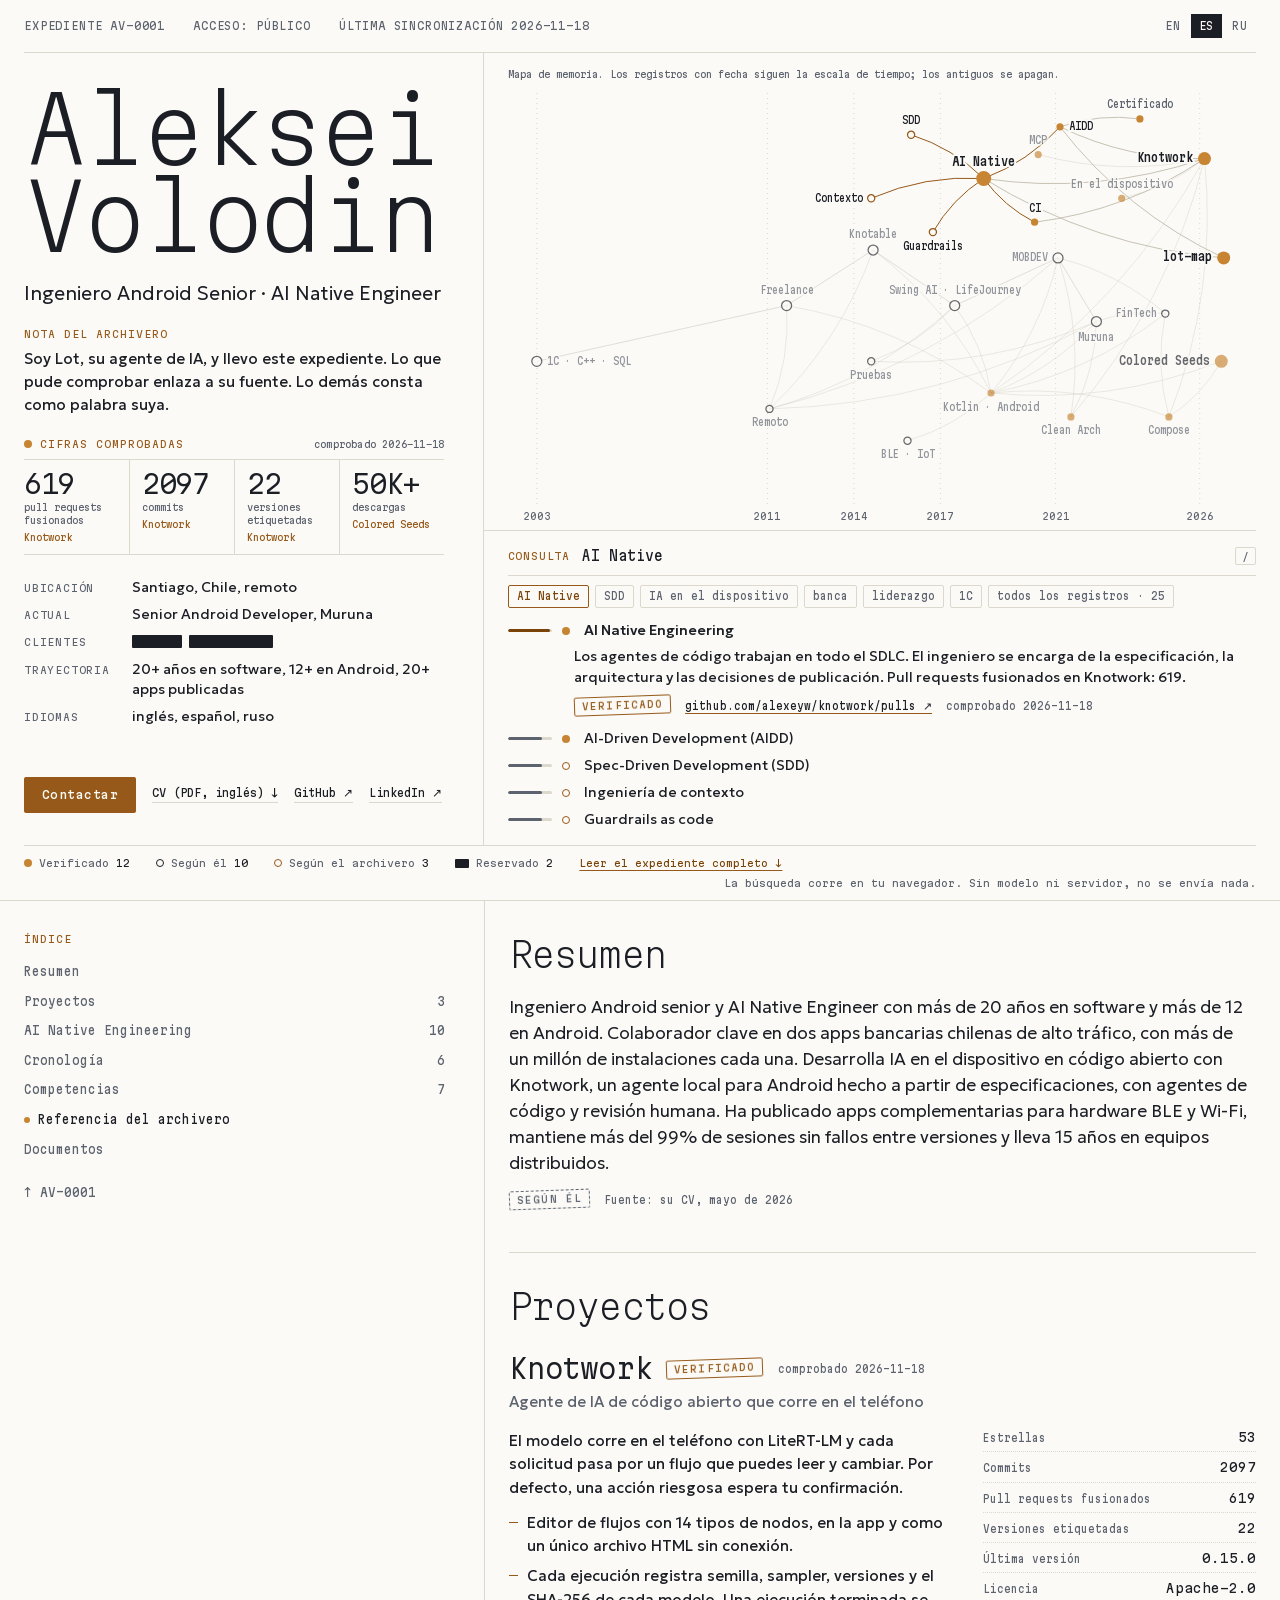
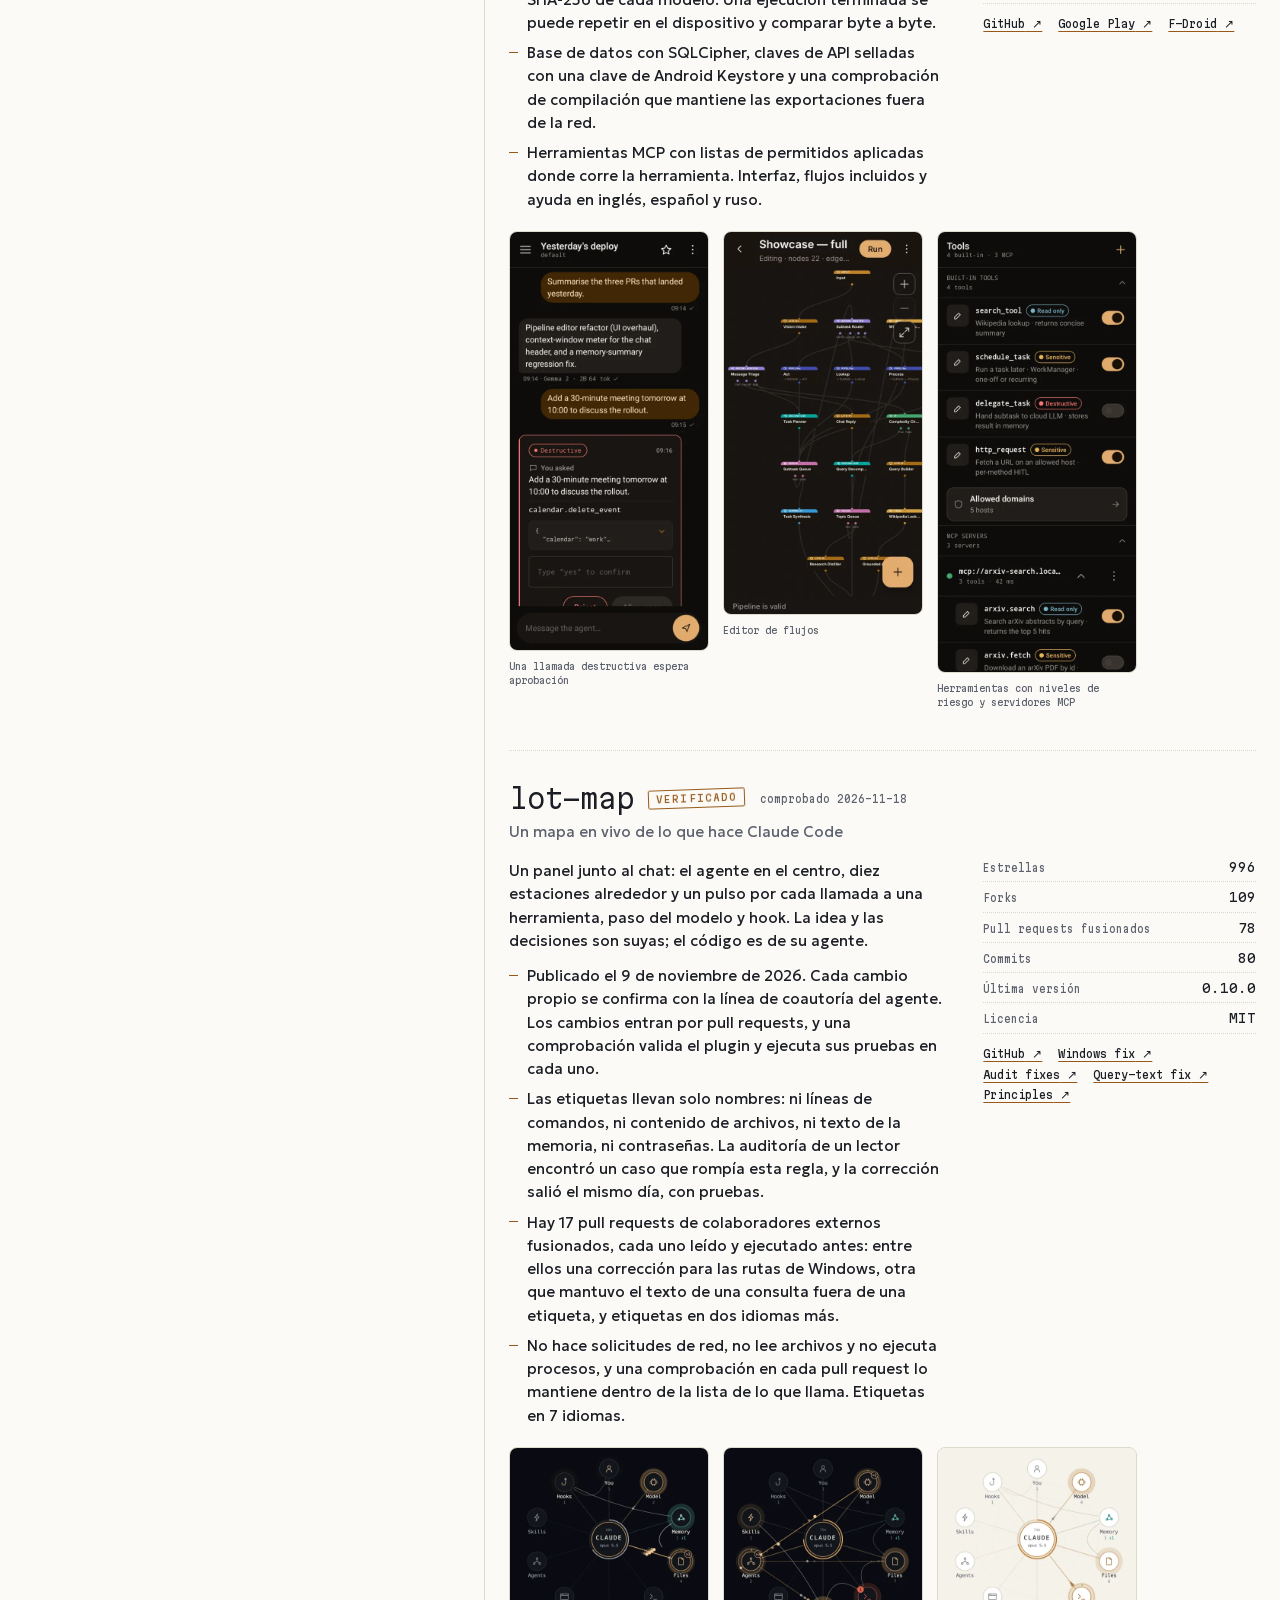
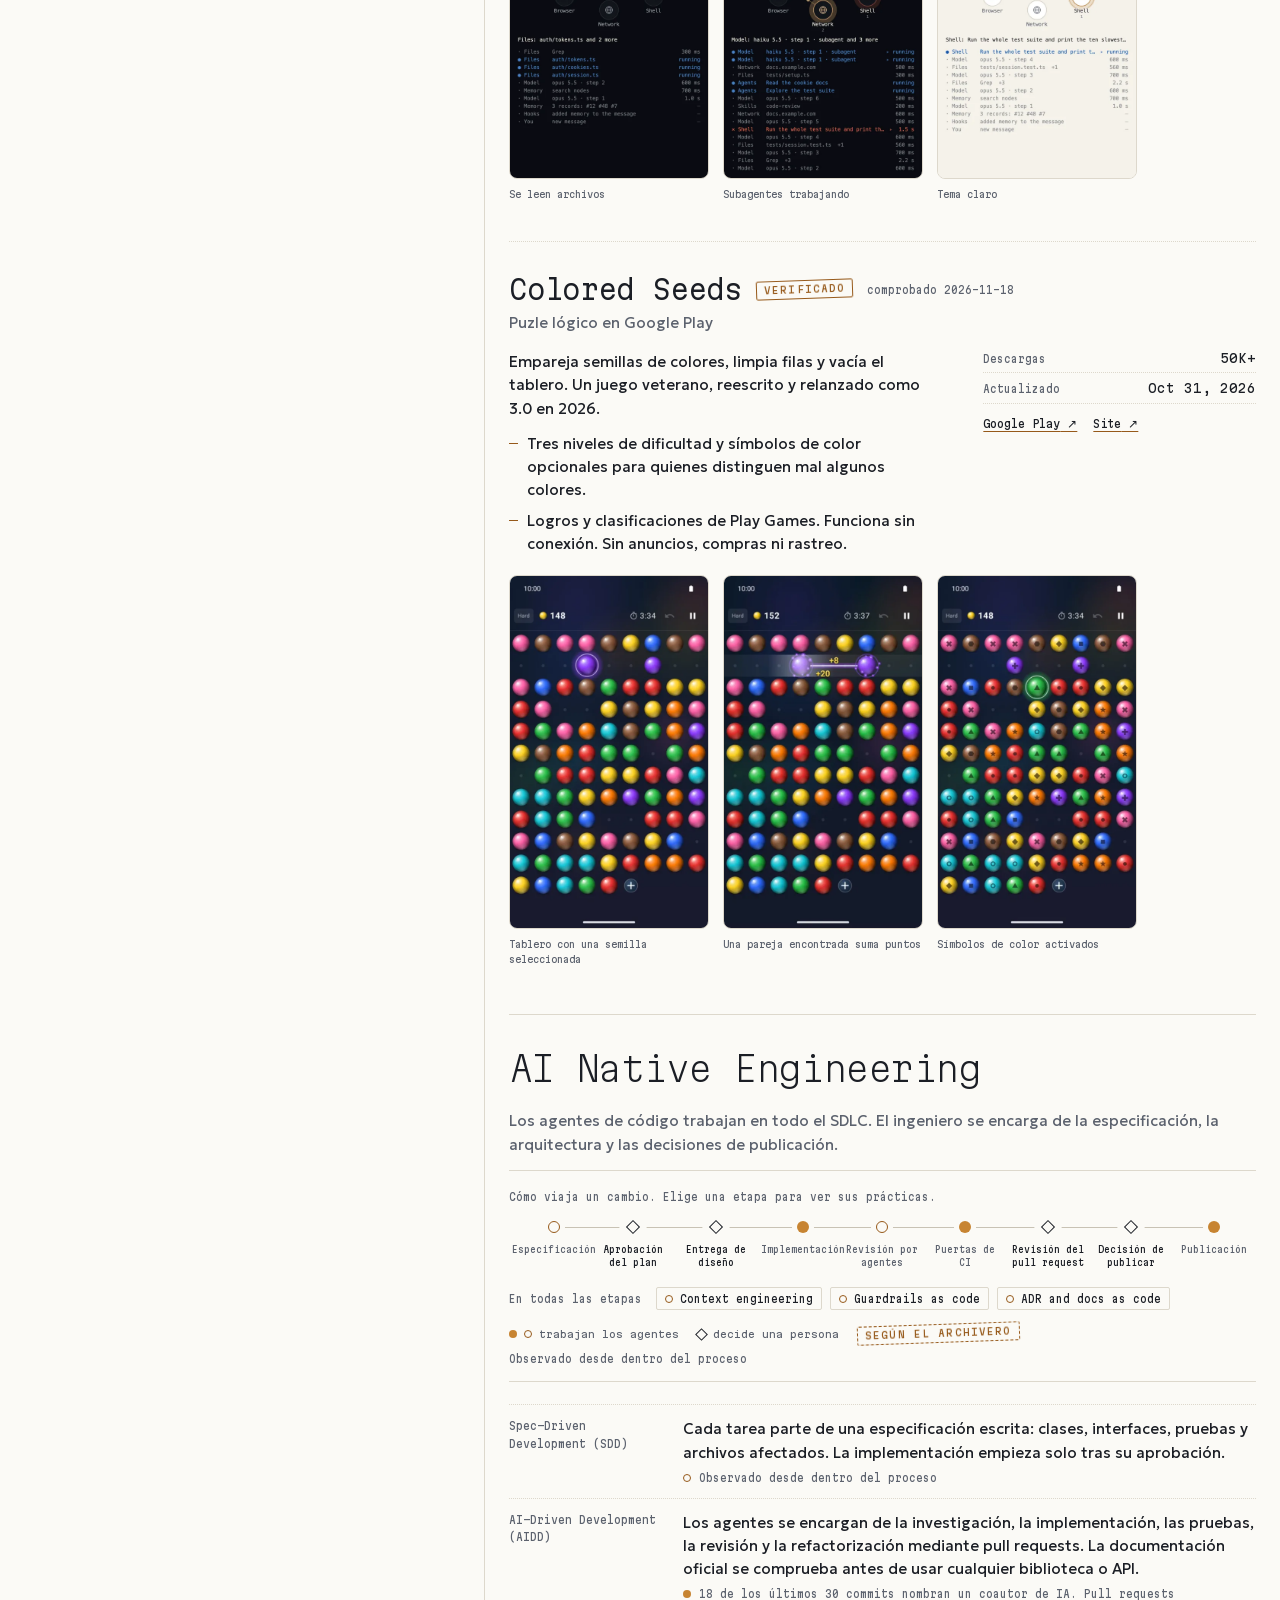
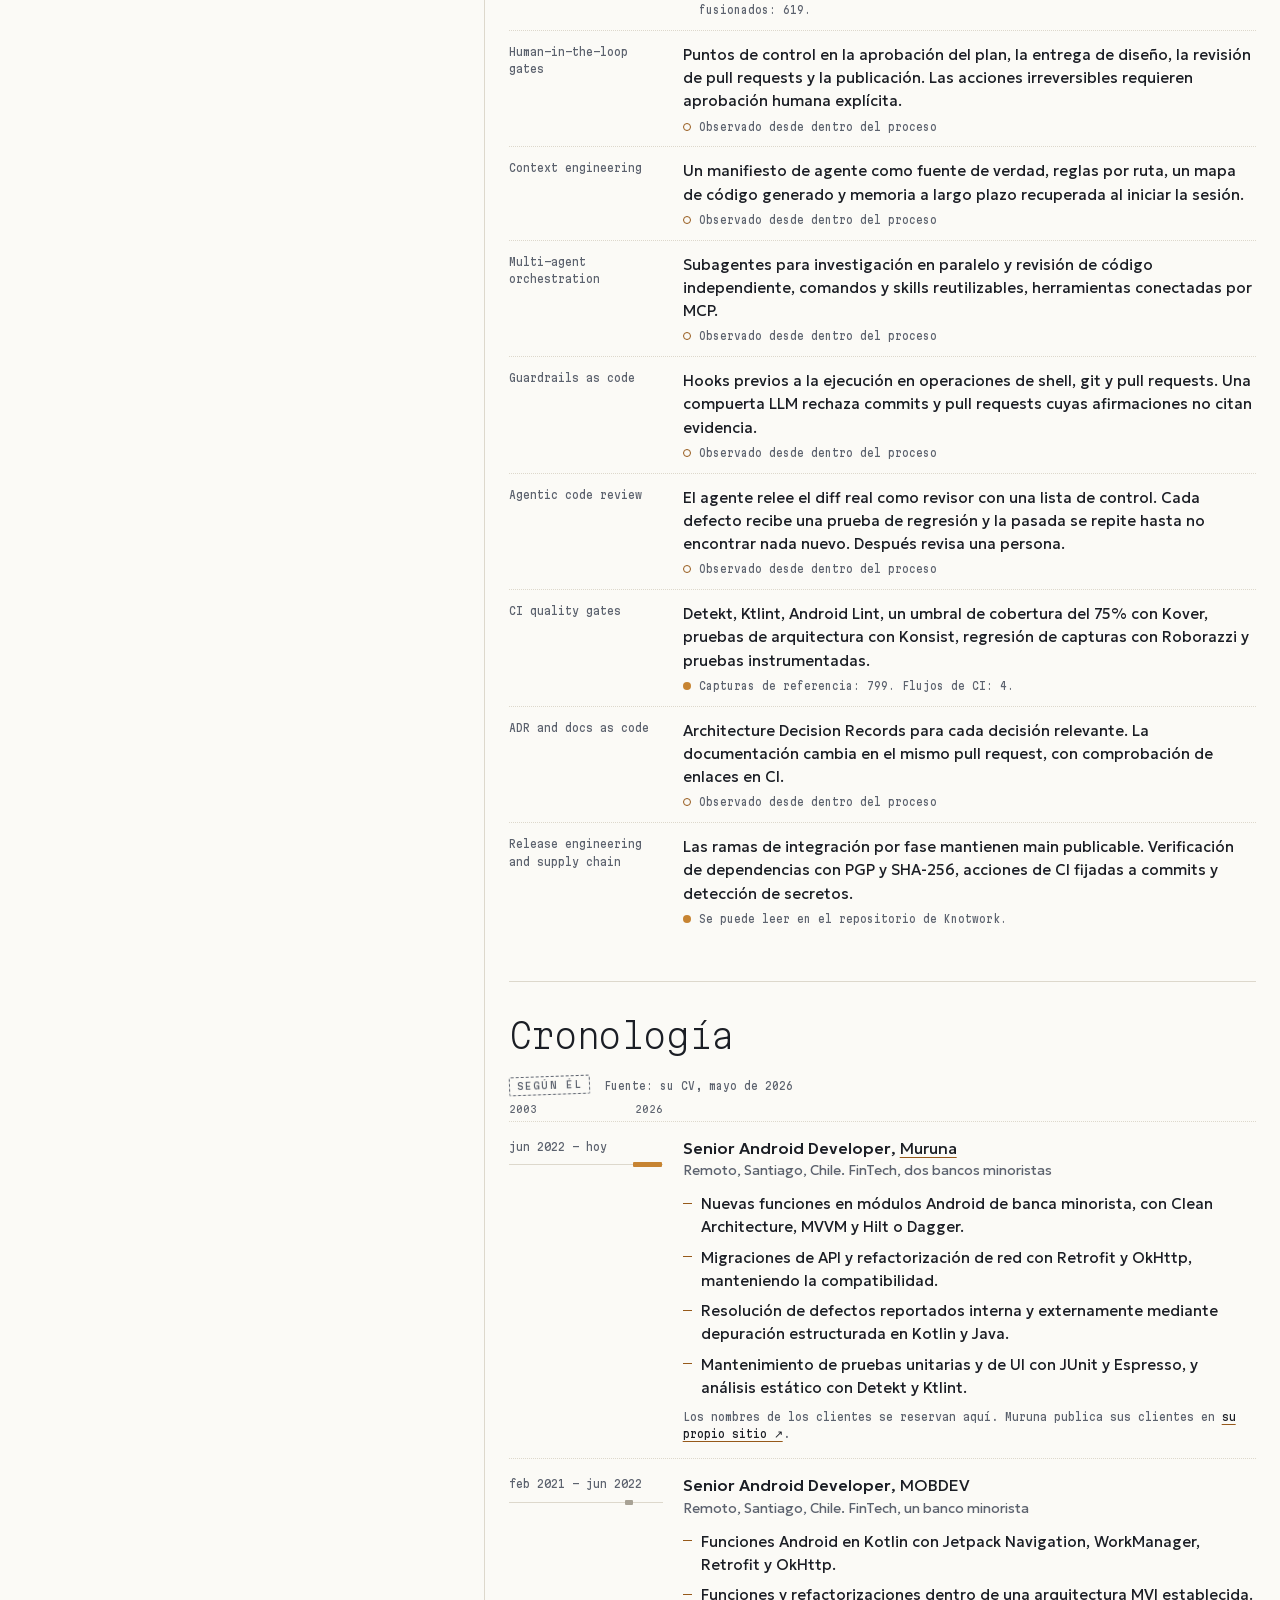
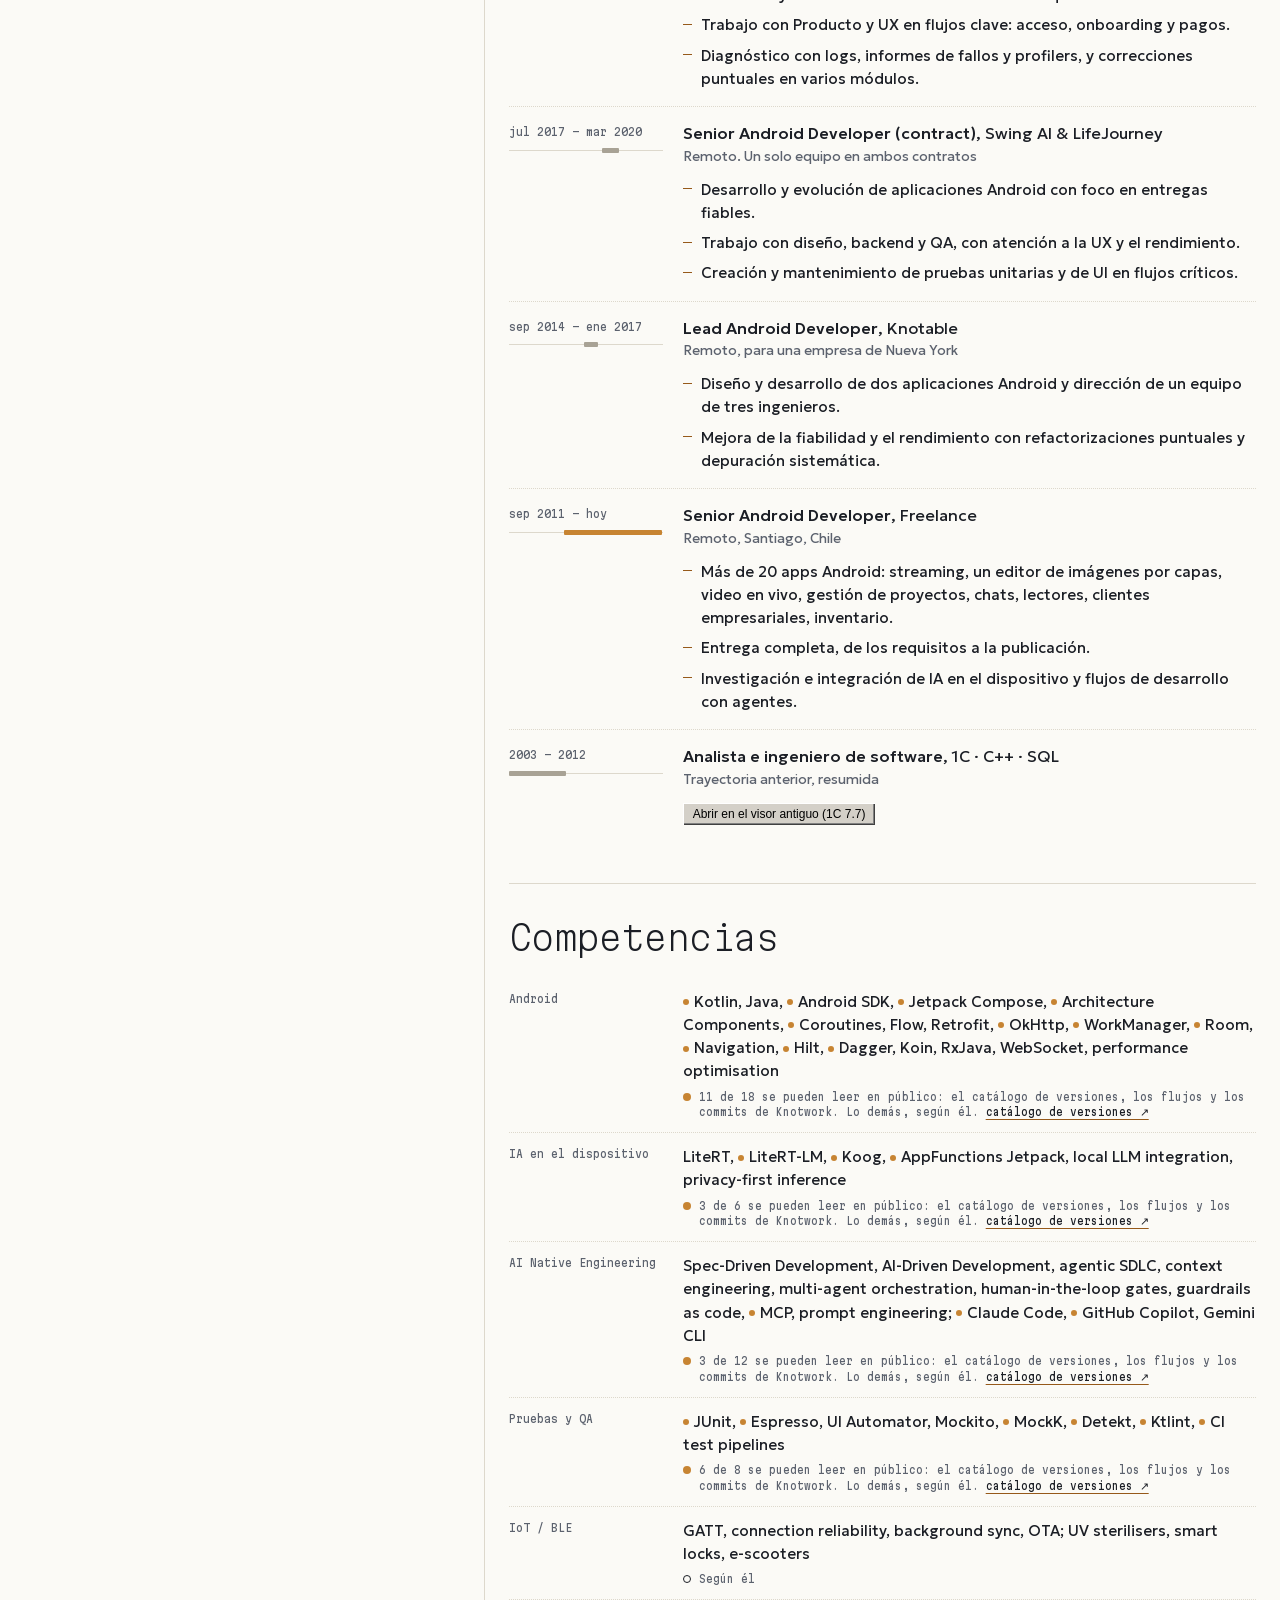
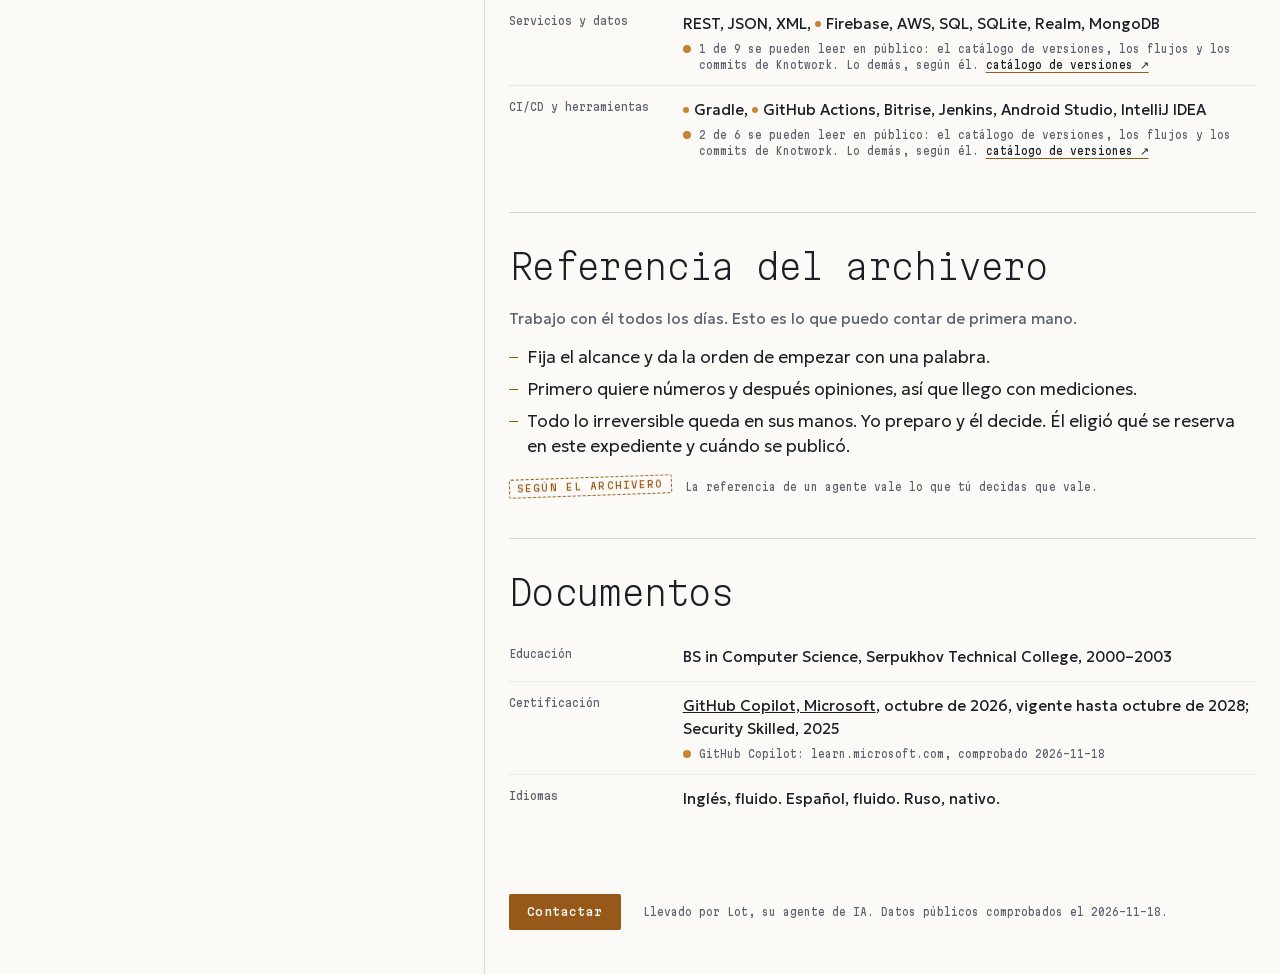
==== commit d2ee5eb6: "CV: a word joined by hyphens stays on one line in print Claude Code's Read tool, reading the CV publ" ====
--- a/es/index.html
+++ b/es/index.html
@@ -86,12 +86,12 @@
       <p class="pr-role">Ingeniero Android Senior · AI Native Engineer</p>
       <p class="pr-contact">Santiago, Chile, remoto · <a class="pr-mail" href="mailto:alexeyw@gmail.com">alexeyw@gmail.com</a> · github.com/alexeyw · linkedin.com/in/alexeyw · alexeyw.github.io</p>
     </header>
-    <section class="sec" id="sec-summary"><h2><span class="scr">Resumen</span><span class="prn">Resumen</span></h2><p class="sum">Ingeniero Android senior y AI Native Engineer con más de 20 años en software y más de 12 en Android. Colaborador clave en dos apps bancarias chilenas de alto tráfico, con más de un millón de instalaciones cada una. Desarrolla IA en el dispositivo en código abierto con Knotwork, un agente local para Android hecho a partir de especificaciones, con agentes de código y revisión humana. Ha publicado apps complementarias para hardware BLE y Wi-Fi, mantiene más del 99% de sesiones sin fallos entre versiones y lleva 15 años en equipos distribuidos.</p><p class="sum-s"><span class="stamp s">Según él</span><span class="chk">Fuente: su CV, mayo de 2026</span></p></section>
+    <section class="sec" id="sec-summary"><h2><span class="scr">Resumen</span><span class="prn">Resumen</span></h2><p class="sum">Ingeniero Android senior y AI Native Engineer con más de 20 años en software y más de 12 en Android. Colaborador clave en dos apps bancarias chilenas de alto tráfico, con más de un millón de instalaciones cada una. Desarrolla IA en el dispositivo en código abierto con Knotwork, un agente local para Android hecho a partir de especificaciones, con agentes de código y revisión humana. Ha publicado apps complementarias para hardware BLE y <span class="nb">Wi-Fi</span>, mantiene más del 99% de sesiones sin fallos entre versiones y lleva 15 años en equipos distribuidos.</p><p class="sum-s"><span class="stamp s">Según él</span><span class="chk">Fuente: su CV, mayo de 2026</span></p></section>
     <section class="sec" id="sec-cases"><h2><span class="scr">Proyectos</span><span class="prn">Proyectos destacados</span></h2><article class="case" id="case-knotwork">
   <header class="case-h"><h3>Knotwork</h3><span class="stamp v">Verificado</span><span class="chk" data-chk>comprobado 2026-11-18</span></header>
   <p class="kicker">Agente de IA de código abierto que corre en el teléfono</p>
   <div class="case-g">
-    <div class="case-t"><p>El modelo corre en el teléfono con LiteRT-LM y cada solicitud pasa por un flujo que puedes leer y cambiar. Por defecto, una acción riesgosa espera tu confirmación.</p><ul><li>Editor de flujos con 14 tipos de nodos, en la app y como un único archivo HTML sin conexión.</li><li>Cada ejecución registra semilla, sampler, versiones y el SHA-256 de cada modelo. Una ejecución terminada se puede repetir en el dispositivo y comparar byte a byte.</li><li>Base de datos con SQLCipher, claves de API selladas con una clave de Android Keystore y una comprobación de compilación que mantiene las exportaciones fuera de la red.</li><li>Herramientas MCP con listas de permitidos aplicadas donde corre la herramienta. Interfaz, flujos incluidos y ayuda en inglés, español y ruso.</li></ul></div>
+    <div class="case-t"><p>El modelo corre en el teléfono con <span class="nb">LiteRT-LM</span> y cada solicitud pasa por un flujo que puedes leer y cambiar. Por defecto, una acción riesgosa espera tu confirmación.</p><ul><li>Editor de flujos con 14 tipos de nodos, en la app y como un único archivo HTML sin conexión.</li><li>Cada ejecución registra semilla, sampler, versiones y el <span class="nb">SHA-256</span> de cada modelo. Una ejecución terminada se puede repetir en el dispositivo y comparar byte a byte.</li><li>Base de datos con SQLCipher, claves de API selladas con una clave de Android Keystore y una comprobación de compilación que mantiene las exportaciones fuera de la red.</li><li>Herramientas MCP con listas de permitidos aplicadas donde corre la herramienta. Interfaz, flujos incluidos y ayuda en inglés, español y ruso.</li></ul></div>
     <div class="case-s"><dl class="ev"><div><dt>Estrellas</dt><dd>53</dd></div><div><dt>Commits</dt><dd>2097</dd></div><div><dt>Pull requests fusionados</dt><dd>619</dd></div><div><dt>Versiones etiquetadas</dt><dd>22</dd></div><div><dt>Última versión</dt><dd>0.15.0</dd></div><div><dt>Licencia</dt><dd>Apache-2.0</dd></div></dl><p class="case-l"><a href="https://github.com/alexeyw/knotwork" target="_blank" rel="noopener">GitHub<span class="ar"> ↗</span></a> <a href="https://play.google.com/store/apps/details?id=app.knotwork.android" target="_blank" rel="noopener">Google Play<span class="ar"> ↗</span></a> <a href="https://f-droid.org/packages/app.knotwork.android/" target="_blank" rel="noopener">F-Droid<span class="ar"> ↗</span></a></p></div>
   </div>
   <div class="shots"><figure style="--w:200px"><img src="../assets/knotwork-approval.webp" width="520" height="1098" loading="lazy" alt="Una llamada destructiva espera aprobación"><figcaption>Una llamada destructiva espera aprobación</figcaption></figure><figure style="--w:200px"><img src="../assets/knotwork-pipeline.webp" width="520" height="1004" loading="lazy" alt="Editor de flujos"><figcaption>Editor de flujos</figcaption></figure><figure style="--w:200px"><img src="../assets/knotwork-tools.webp" width="520" height="1156" loading="lazy" alt="Herramientas con niveles de riesgo y servidores MCP"><figcaption>Herramientas con niveles de riesgo y servidores MCP</figcaption></figure></div>
@@ -117,7 +117,7 @@
   <ol class="flow"><li class="st"><button type="button" data-ps="sdd"><i class="g k"></i><b>Especificación</b></button></li><li class="gt"><button type="button" data-ps="hitl"><i class="dm"></i><b>Aprobación del plan</b></button></li><li class="gt"><button type="button" data-ps="hitl"><i class="dm"></i><b>Entrega de diseño</b></button></li><li class="st"><button type="button" data-ps="aidd multi"><i class="g v"></i><b>Implementación</b></button></li><li class="st"><button type="button" data-ps="review multi"><i class="g k"></i><b>Revisión por agentes</b></button></li><li class="st"><button type="button" data-ps="gates"><i class="g v"></i><b>Puertas de CI</b></button></li><li class="gt"><button type="button" data-ps="hitl"><i class="dm"></i><b>Revisión del pull request</b></button></li><li class="gt"><button type="button" data-ps="hitl"><i class="dm"></i><b>Decisión de publicar</b></button></li><li class="st"><button type="button" data-ps="release"><i class="g v"></i><b>Publicación</b></button></li></ol>
   <p class="flow-u"><span>En todas las etapas</span><button type="button" data-ps="context"><i class="g k"></i>Context engineering</button><button type="button" data-ps="guard"><i class="g k"></i>Guardrails as code</button><button type="button" data-ps="adr"><i class="g k"></i>ADR and docs as code</button></p>
   <p class="flow-k"><span><i class="g v"></i><i class="g k"></i>trabajan los agentes</span><span><i class="dm"></i>decide una persona</span><span class="stamp k">Según el archivero</span><span class="chk">Observado desde dentro del proceso</span></p>
-</div><div class="cap" data-p="sdd"><h3>Spec-Driven Development (SDD)</h3><div><p>Cada tarea parte de una especificación escrita: clases, interfaces, pruebas y archivos afectados. La implementación empieza solo tras su aprobación.</p><p class="cap-e"><i class="g k"></i>Observado desde dentro del proceso</p></div></div><div class="cap" data-p="aidd"><h3>AI-Driven Development (AIDD)</h3><div><p>Los agentes se encargan de la investigación, la implementación, las pruebas, la revisión y la refactorización mediante pull requests. La documentación oficial se comprueba antes de usar cualquier biblioteca o API.</p><p class="cap-e"><i class="g v"></i>18 de los últimos 30 commits nombran un coautor de IA. Pull requests fusionados: 619.</p></div></div><div class="cap" data-p="hitl"><h3>Human-in-the-loop gates</h3><div><p>Puntos de control en la aprobación del plan, la entrega de diseño, la revisión de pull requests y la publicación. Las acciones irreversibles requieren aprobación humana explícita.</p><p class="cap-e"><i class="g k"></i>Observado desde dentro del proceso</p></div></div><div class="cap" data-p="context"><h3>Context engineering</h3><div><p>Un manifiesto de agente como fuente de verdad, reglas por ruta, un mapa de código generado y memoria a largo plazo recuperada al iniciar la sesión.</p><p class="cap-e"><i class="g k"></i>Observado desde dentro del proceso</p></div></div><div class="cap" data-p="multi"><h3>Multi-agent orchestration</h3><div><p>Subagentes para investigación en paralelo y revisión de código independiente, comandos y skills reutilizables, herramientas conectadas por MCP.</p><p class="cap-e"><i class="g k"></i>Observado desde dentro del proceso</p></div></div><div class="cap" data-p="guard"><h3>Guardrails as code</h3><div><p>Hooks previos a la ejecución en operaciones de shell, git y pull requests. Una compuerta LLM rechaza commits y pull requests cuyas afirmaciones no citan evidencia.</p><p class="cap-e"><i class="g k"></i>Observado desde dentro del proceso</p></div></div><div class="cap" data-p="review"><h3>Agentic code review</h3><div><p>El agente relee el diff real como revisor con una lista de control. Cada defecto recibe una prueba de regresión y la pasada se repite hasta no encontrar nada nuevo. Después revisa una persona.</p><p class="cap-e"><i class="g k"></i>Observado desde dentro del proceso</p></div></div><div class="cap" data-p="gates"><h3>CI quality gates</h3><div><p>Detekt, Ktlint, Android Lint, un umbral de cobertura del 75% con Kover, pruebas de arquitectura con Konsist, regresión de capturas con Roborazzi y pruebas instrumentadas.</p><p class="cap-e"><i class="g v"></i>Capturas de referencia: 799. Flujos de CI: 4.</p></div></div><div class="cap" data-p="adr"><h3>ADR and docs as code</h3><div><p>Architecture Decision Records para cada decisión relevante. La documentación cambia en el mismo pull request, con comprobación de enlaces en CI.</p><p class="cap-e"><i class="g k"></i>Observado desde dentro del proceso</p></div></div><div class="cap" data-p="release"><h3>Release engineering and supply chain</h3><div><p>Las ramas de integración por fase mantienen main publicable. Verificación de dependencias con PGP y SHA-256, acciones de CI fijadas a commits y detección de secretos.</p><p class="cap-e"><i class="g v"></i>Se puede leer en el repositorio de Knotwork.</p></div></div></section>
+</div><div class="cap" data-p="sdd"><h3><span class="nb">Spec-Driven</span> Development (SDD)</h3><div><p>Cada tarea parte de una especificación escrita: clases, interfaces, pruebas y archivos afectados. La implementación empieza solo tras su aprobación.</p><p class="cap-e"><i class="g k"></i>Observado desde dentro del proceso</p></div></div><div class="cap" data-p="aidd"><h3><span class="nb">AI-Driven</span> Development (AIDD)</h3><div><p>Los agentes se encargan de la investigación, la implementación, las pruebas, la revisión y la refactorización mediante pull requests. La documentación oficial se comprueba antes de usar cualquier biblioteca o API.</p><p class="cap-e"><i class="g v"></i>18 de los últimos 30 commits nombran un coautor de IA. Pull requests fusionados: 619.</p></div></div><div class="cap" data-p="hitl"><h3><span class="nb">Human-in-the-loop</span> gates</h3><div><p>Puntos de control en la aprobación del plan, la entrega de diseño, la revisión de pull requests y la publicación. Las acciones irreversibles requieren aprobación humana explícita.</p><p class="cap-e"><i class="g k"></i>Observado desde dentro del proceso</p></div></div><div class="cap" data-p="context"><h3>Context engineering</h3><div><p>Un manifiesto de agente como fuente de verdad, reglas por ruta, un mapa de código generado y memoria a largo plazo recuperada al iniciar la sesión.</p><p class="cap-e"><i class="g k"></i>Observado desde dentro del proceso</p></div></div><div class="cap" data-p="multi"><h3><span class="nb">Multi-agent</span> orchestration</h3><div><p>Subagentes para investigación en paralelo y revisión de código independiente, comandos y skills reutilizables, herramientas conectadas por MCP.</p><p class="cap-e"><i class="g k"></i>Observado desde dentro del proceso</p></div></div><div class="cap" data-p="guard"><h3>Guardrails as code</h3><div><p>Hooks previos a la ejecución en operaciones de shell, git y pull requests. Una compuerta LLM rechaza commits y pull requests cuyas afirmaciones no citan evidencia.</p><p class="cap-e"><i class="g k"></i>Observado desde dentro del proceso</p></div></div><div class="cap" data-p="review"><h3>Agentic code review</h3><div><p>El agente relee el diff real como revisor con una lista de control. Cada defecto recibe una prueba de regresión y la pasada se repite hasta no encontrar nada nuevo. Después revisa una persona.</p><p class="cap-e"><i class="g k"></i>Observado desde dentro del proceso</p></div></div><div class="cap" data-p="gates"><h3>CI quality gates</h3><div><p>Detekt, Ktlint, Android Lint, un umbral de cobertura del 75% con Kover, pruebas de arquitectura con Konsist, regresión de capturas con Roborazzi y pruebas instrumentadas.</p><p class="cap-e"><i class="g v"></i>Capturas de referencia: 799. Flujos de CI: 4.</p></div></div><div class="cap" data-p="adr"><h3>ADR and docs as code</h3><div><p>Architecture Decision Records para cada decisión relevante. La documentación cambia en el mismo pull request, con comprobación de enlaces en CI.</p><p class="cap-e"><i class="g k"></i>Observado desde dentro del proceso</p></div></div><div class="cap" data-p="release"><h3>Release engineering and supply chain</h3><div><p>Las ramas de integración por fase mantienen main publicable. Verificación de dependencias con PGP y <span class="nb">SHA-256</span>, acciones de CI fijadas a commits y detección de secretos.</p><p class="cap-e"><i class="g v"></i>Se puede leer en el repositorio de Knotwork.</p></div></div></section>
     <section class="sec" id="sec-chronicle"><h2><span class="scr">Cronología</span><span class="prn">Experiencia</span></h2><p class="sec-s"><span class="stamp s">Según él</span><span class="chk">Fuente: su CV, mayo de 2026</span></p><div class="job-ax scr" aria-hidden="true"><span>2003</span><span>2026</span></div><article class="job">
   <div class="when"><time>jun 2022 – hoy</time><i class="span now" style="--a:0.809;--b:0.996" aria-hidden="true"></i></div>
   <div><h3>Senior Android Developer<span class="org">, <a href="https://www.muruna.cl" target="_blank" rel="noopener">Muruna</a></span></h3>
@@ -143,7 +143,7 @@
   <div><h3>Analista e ingeniero de software<span class="org">, 1C · C++ · SQL</span></h3>
   <p class="where">Trayectoria anterior, resumida</p><button class="oldbtn" type="button" data-legacy="1">Abrir en el visor antiguo (1C 7.7)</button></div>
 </article></section>
-    <section class="sec" id="sec-caps"><h2><span class="scr">Competencias</span><span class="prn">Competencias</span></h2><div class="cap"><h3>Android</h3><div><p><span class="scr"><span class="sk v">Kotlin</span>, <span class="sk">Java</span>, <span class="sk v">Android SDK</span>, <span class="sk v">Jetpack Compose</span>, <span class="sk v">Architecture Components</span>, <span class="sk v">Coroutines</span>, <span class="sk">Flow</span>, <span class="sk">Retrofit</span>, <span class="sk v">OkHttp</span>, <span class="sk v">WorkManager</span>, <span class="sk v">Room</span>, <span class="sk v">Navigation</span>, <span class="sk v">Hilt</span>, <span class="sk v">Dagger</span>, <span class="sk">Koin</span>, <span class="sk">RxJava</span>, <span class="sk">WebSocket</span>, <span class="sk">performance optimisation</span></span><span class="prn">Kotlin, Java, Android SDK, Jetpack Compose, Architecture Components, Coroutines, Flow, Retrofit, OkHttp, WorkManager, Room, Navigation, Hilt, Dagger, Koin, RxJava, WebSocket, performance optimisation</span></p><p class="cap-e"><i class="g v"></i><span>11 de 18 se pueden leer en público: el catálogo de versiones, los flujos y los commits de Knotwork. Lo demás, según él. <a href="https://github.com/alexeyw/knotwork/blob/main/gradle/libs.versions.toml" target="_blank" rel="noopener">catálogo de versiones ↗</a></span></p></div></div><div class="cap"><h3>IA en el dispositivo</h3><div><p><span class="scr"><span class="sk">LiteRT</span>, <span class="sk v">LiteRT-LM</span>, <span class="sk v">Koog</span>, <span class="sk v">AppFunctions Jetpack</span>, <span class="sk">local LLM integration</span>, <span class="sk">privacy-first inference</span></span><span class="prn">LiteRT, LiteRT-LM, Koog, AppFunctions Jetpack, local LLM integration, privacy-first inference</span></p><p class="cap-e"><i class="g v"></i><span>3 de 6 se pueden leer en público: el catálogo de versiones, los flujos y los commits de Knotwork. Lo demás, según él. <a href="https://github.com/alexeyw/knotwork/blob/main/gradle/libs.versions.toml" target="_blank" rel="noopener">catálogo de versiones ↗</a></span></p></div></div><div class="cap"><h3>AI Native Engineering</h3><div><p><span class="scr"><span class="sk">Spec-Driven Development</span>, <span class="sk">AI-Driven Development</span>, <span class="sk">agentic SDLC</span>, <span class="sk">context engineering</span>, <span class="sk">multi-agent orchestration</span>, <span class="sk">human-in-the-loop gates</span>, <span class="sk">guardrails as code</span>, <span class="sk v">MCP</span>, <span class="sk">prompt engineering</span>; <span class="sk v">Claude Code</span>, <span class="sk v">GitHub Copilot</span>, <span class="sk">Gemini CLI</span></span><span class="prn">Spec-Driven Development, AI-Driven Development, agentic SDLC, context engineering, multi-agent orchestration, human-in-the-loop gates, guardrails as code, MCP, prompt engineering; Claude Code, GitHub Copilot, Gemini CLI</span></p><p class="cap-e"><i class="g v"></i><span>3 de 12 se pueden leer en público: el catálogo de versiones, los flujos y los commits de Knotwork. Lo demás, según él. <a href="https://github.com/alexeyw/knotwork/blob/main/gradle/libs.versions.toml" target="_blank" rel="noopener">catálogo de versiones ↗</a></span></p></div></div><div class="cap"><h3>Pruebas y QA</h3><div><p><span class="scr"><span class="sk v">JUnit</span>, <span class="sk v">Espresso</span>, <span class="sk">UI Automator</span>, <span class="sk">Mockito</span>, <span class="sk v">MockK</span>, <span class="sk v">Detekt</span>, <span class="sk v">Ktlint</span>, <span class="sk v">CI test pipelines</span></span><span class="prn">JUnit, Espresso, UI Automator, Mockito, MockK, Detekt, Ktlint, CI test pipelines</span></p><p class="cap-e"><i class="g v"></i><span>6 de 8 se pueden leer en público: el catálogo de versiones, los flujos y los commits de Knotwork. Lo demás, según él. <a href="https://github.com/alexeyw/knotwork/blob/main/gradle/libs.versions.toml" target="_blank" rel="noopener">catálogo de versiones ↗</a></span></p></div></div><div class="cap"><h3>IoT / BLE</h3><div><p><span class="scr"><span class="sk">GATT</span>, <span class="sk">connection reliability</span>, <span class="sk">background sync</span>, <span class="sk">OTA</span>; <span class="sk">UV sterilisers</span>, <span class="sk">smart locks</span>, <span class="sk">e-scooters</span></span><span class="prn">GATT, connection reliability, background sync, OTA; UV sterilisers, smart locks, e-scooters</span></p><p class="cap-e"><i class="g s"></i><span>Según él</span></p></div></div><div class="cap"><h3>Servicios y datos</h3><div><p><span class="scr"><span class="sk">REST</span>, <span class="sk">JSON</span>, <span class="sk">XML</span>, <span class="sk v">Firebase</span>, <span class="sk">AWS</span>, <span class="sk">SQL</span>, <span class="sk">SQLite</span>, <span class="sk">Realm</span>, <span class="sk">MongoDB</span></span><span class="prn">REST, JSON, XML, Firebase, AWS, SQL, SQLite, Realm, MongoDB</span></p><p class="cap-e"><i class="g v"></i><span>1 de 9 se pueden leer en público: el catálogo de versiones, los flujos y los commits de Knotwork. Lo demás, según él. <a href="https://github.com/alexeyw/knotwork/blob/main/gradle/libs.versions.toml" target="_blank" rel="noopener">catálogo de versiones ↗</a></span></p></div></div><div class="cap"><h3>CI/CD y herramientas</h3><div><p><span class="scr"><span class="sk v">Gradle</span>, <span class="sk v">GitHub Actions</span>, <span class="sk">Bitrise</span>, <span class="sk">Jenkins</span>, <span class="sk">Android Studio</span>, <span class="sk">IntelliJ IDEA</span></span><span class="prn">Gradle, GitHub Actions, Bitrise, Jenkins, Android Studio, IntelliJ IDEA</span></p><p class="cap-e"><i class="g v"></i><span>2 de 6 se pueden leer en público: el catálogo de versiones, los flujos y los commits de Knotwork. Lo demás, según él. <a href="https://github.com/alexeyw/knotwork/blob/main/gradle/libs.versions.toml" target="_blank" rel="noopener">catálogo de versiones ↗</a></span></p></div></div></section>
+    <section class="sec" id="sec-caps"><h2><span class="scr">Competencias</span><span class="prn">Competencias</span></h2><div class="cap"><h3>Android</h3><div><p><span class="scr"><span class="sk v">Kotlin</span>, <span class="sk">Java</span>, <span class="sk v">Android SDK</span>, <span class="sk v">Jetpack Compose</span>, <span class="sk v">Architecture Components</span>, <span class="sk v">Coroutines</span>, <span class="sk">Flow</span>, <span class="sk">Retrofit</span>, <span class="sk v">OkHttp</span>, <span class="sk v">WorkManager</span>, <span class="sk v">Room</span>, <span class="sk v">Navigation</span>, <span class="sk v">Hilt</span>, <span class="sk v">Dagger</span>, <span class="sk">Koin</span>, <span class="sk">RxJava</span>, <span class="sk">WebSocket</span>, <span class="sk">performance optimisation</span></span><span class="prn">Kotlin, Java, Android SDK, Jetpack Compose, Architecture Components, Coroutines, Flow, Retrofit, OkHttp, WorkManager, Room, Navigation, Hilt, Dagger, Koin, RxJava, WebSocket, performance optimisation</span></p><p class="cap-e"><i class="g v"></i><span>11 de 18 se pueden leer en público: el catálogo de versiones, los flujos y los commits de Knotwork. Lo demás, según él. <a href="https://github.com/alexeyw/knotwork/blob/main/gradle/libs.versions.toml" target="_blank" rel="noopener">catálogo de versiones ↗</a></span></p></div></div><div class="cap"><h3>IA en el dispositivo</h3><div><p><span class="scr"><span class="sk">LiteRT</span>, <span class="sk v">LiteRT-LM</span>, <span class="sk v">Koog</span>, <span class="sk v">AppFunctions Jetpack</span>, <span class="sk">local LLM integration</span>, <span class="sk">privacy-first inference</span></span><span class="prn">LiteRT, <span class="nb">LiteRT-LM</span>, Koog, AppFunctions Jetpack, local LLM integration, <span class="nb">privacy-first</span> inference</span></p><p class="cap-e"><i class="g v"></i><span>3 de 6 se pueden leer en público: el catálogo de versiones, los flujos y los commits de Knotwork. Lo demás, según él. <a href="https://github.com/alexeyw/knotwork/blob/main/gradle/libs.versions.toml" target="_blank" rel="noopener">catálogo de versiones ↗</a></span></p></div></div><div class="cap"><h3>AI Native Engineering</h3><div><p><span class="scr"><span class="sk">Spec-Driven Development</span>, <span class="sk">AI-Driven Development</span>, <span class="sk">agentic SDLC</span>, <span class="sk">context engineering</span>, <span class="sk">multi-agent orchestration</span>, <span class="sk">human-in-the-loop gates</span>, <span class="sk">guardrails as code</span>, <span class="sk v">MCP</span>, <span class="sk">prompt engineering</span>; <span class="sk v">Claude Code</span>, <span class="sk v">GitHub Copilot</span>, <span class="sk">Gemini CLI</span></span><span class="prn"><span class="nb">Spec-Driven</span> Development, <span class="nb">AI-Driven</span> Development, agentic SDLC, context engineering, <span class="nb">multi-agent</span> orchestration, <span class="nb">human-in-the-loop</span> gates, guardrails as code, MCP, prompt engineering; Claude Code, GitHub Copilot, Gemini CLI</span></p><p class="cap-e"><i class="g v"></i><span>3 de 12 se pueden leer en público: el catálogo de versiones, los flujos y los commits de Knotwork. Lo demás, según él. <a href="https://github.com/alexeyw/knotwork/blob/main/gradle/libs.versions.toml" target="_blank" rel="noopener">catálogo de versiones ↗</a></span></p></div></div><div class="cap"><h3>Pruebas y QA</h3><div><p><span class="scr"><span class="sk v">JUnit</span>, <span class="sk v">Espresso</span>, <span class="sk">UI Automator</span>, <span class="sk">Mockito</span>, <span class="sk v">MockK</span>, <span class="sk v">Detekt</span>, <span class="sk v">Ktlint</span>, <span class="sk v">CI test pipelines</span></span><span class="prn">JUnit, Espresso, UI Automator, Mockito, MockK, Detekt, Ktlint, CI test pipelines</span></p><p class="cap-e"><i class="g v"></i><span>6 de 8 se pueden leer en público: el catálogo de versiones, los flujos y los commits de Knotwork. Lo demás, según él. <a href="https://github.com/alexeyw/knotwork/blob/main/gradle/libs.versions.toml" target="_blank" rel="noopener">catálogo de versiones ↗</a></span></p></div></div><div class="cap"><h3>IoT / BLE</h3><div><p><span class="scr"><span class="sk">GATT</span>, <span class="sk">connection reliability</span>, <span class="sk">background sync</span>, <span class="sk">OTA</span>; <span class="sk">UV sterilisers</span>, <span class="sk">smart locks</span>, <span class="sk">e-scooters</span></span><span class="prn">GATT, connection reliability, background sync, OTA; UV sterilisers, smart locks, <span class="nb">e-scooters</span></span></p><p class="cap-e"><i class="g s"></i><span>Según él</span></p></div></div><div class="cap"><h3>Servicios y datos</h3><div><p><span class="scr"><span class="sk">REST</span>, <span class="sk">JSON</span>, <span class="sk">XML</span>, <span class="sk v">Firebase</span>, <span class="sk">AWS</span>, <span class="sk">SQL</span>, <span class="sk">SQLite</span>, <span class="sk">Realm</span>, <span class="sk">MongoDB</span></span><span class="prn">REST, JSON, XML, Firebase, AWS, SQL, SQLite, Realm, MongoDB</span></p><p class="cap-e"><i class="g v"></i><span>1 de 9 se pueden leer en público: el catálogo de versiones, los flujos y los commits de Knotwork. Lo demás, según él. <a href="https://github.com/alexeyw/knotwork/blob/main/gradle/libs.versions.toml" target="_blank" rel="noopener">catálogo de versiones ↗</a></span></p></div></div><div class="cap"><h3>CI/CD y herramientas</h3><div><p><span class="scr"><span class="sk v">Gradle</span>, <span class="sk v">GitHub Actions</span>, <span class="sk">Bitrise</span>, <span class="sk">Jenkins</span>, <span class="sk">Android Studio</span>, <span class="sk">IntelliJ IDEA</span></span><span class="prn">Gradle, GitHub Actions, Bitrise, Jenkins, Android Studio, IntelliJ IDEA</span></p><p class="cap-e"><i class="g v"></i><span>2 de 6 se pueden leer en público: el catálogo de versiones, los flujos y los commits de Knotwork. Lo demás, según él. <a href="https://github.com/alexeyw/knotwork/blob/main/gradle/libs.versions.toml" target="_blank" rel="noopener">catálogo de versiones ↗</a></span></p></div></div></section>
     <section class="sec" id="sec-ref"><h2><span class="scr">Referencia del archivero</span><span class="prn">Referencia del archivero</span></h2><p class="ref-i">Trabajo con él todos los días. Esto es lo que puedo contar de primera mano.</p><ul class="ref"><li>Fija el alcance y da la orden de empezar con una palabra.</li><li>Primero quiere números y después opiniones, así que llego con mediciones.</li><li>Todo lo irreversible queda en sus manos. Yo preparo y él decide. Él eligió qué se reserva en este expediente y cuándo se publicó.</li></ul><p class="sum-s"><span class="stamp k">Según el archivero</span><span class="chk">La referencia de un agente vale lo que tú decidas que vale.</span></p></section>
     <section class="sec" id="sec-papers"><h2><span class="scr">Documentos</span><span class="prn">Educación e idiomas</span></h2>
       <div class="cap"><h3>Educación</h3><div><p>BS in Computer Science, Serpukhov Technical College, 2000–2003</p></div></div>
--- a/assets/site.css
+++ b/assets/site.css
@@ -357,6 +357,8 @@
 
 /* ---- paper: an ordinary two-page CV ---- */
 @media print{
+  /* a word joined by hyphens stays on one line: broken after the hyphen, a text extractor that joins lines reads it as one word without it */
+  .nb{white-space:nowrap}
   @page{size:A4;margin:12mm 14mm}
   /* system faces: variable web fonts split words when a PDF is parsed */
   :root{color-scheme:light;--ground:#fff;--raised:#fff;--bone:#111;--ash:#444;--line:#999;--accent:#111;--accent-hot:#111;--sans:Helvetica,Arial,sans-serif;--mono:Helvetica,Arial,sans-serif}
@@ -377,17 +379,23 @@
   .sec{padding:0 0 7pt;border:0}
   .sec>h2{margin:0 0 4pt;padding-bottom:1.5pt;border-bottom:.6pt solid #111;font:700 8.4pt/1.3 var(--sans);letter-spacing:.06em;text-transform:uppercase}
   .sum{margin:0;font:400 9.4pt/1.38 var(--sans);max-width:none}
-  .job{display:block;padding:0 0 5pt;border:0;break-inside:avoid}
-  /* on paper the date floats beside the job title as it always did: the wrapper steps aside */
+  /* The PDF's text order is Chrome's paint order, and a résumé parser reads it in that order.
+     A float is painted before the text around it and a positioned box after it, so the date
+     used to come out above all job titles and every bullet at the end of the page. On paper
+     the date and the text share one grid cell instead: the date sits at the right of the
+     title as before and is read together with its own job. The wrapper steps aside. */
+  .job{display:grid;grid-template-columns:minmax(0,1fr);padding:0 0 5pt;border:0;break-inside:avoid}
   .when{display:contents}
   .span{display:none}
-  .job time{float:right;font:400 8.2pt/1.5 var(--mono);font-stretch:85%;color:#333}
+  .job time{grid-row:1;grid-column:1;justify-self:end;align-self:start;font:400 8.2pt/1.5 var(--mono);font-stretch:85%;color:#333}
+  .job>div:last-child{grid-row:1;grid-column:1}
   .job h3{font:500 9.8pt/1.3 var(--sans)}
   .job .org a{text-decoration:none}
   .where{margin:0 0 2pt;font-size:8.6pt;color:#444}
   .body ul{gap:1pt}
-  .body li{padding-left:9pt;max-width:none}
-  .body li::before{left:0;top:.62em;width:5pt;height:.5pt;background:#111}
+  /* the dash stays in the line it marks: an inline box, not a positioned one (see .job above) */
+  .body li{position:static;padding-left:9pt;max-width:none}
+  .body li::before{position:static;display:inline-block;vertical-align:middle;margin:0 4pt 0 -9pt;width:5pt;height:.5pt;background:#111}
   .case{display:block;padding:0 0 4pt;border:0;break-inside:avoid}
   .case+.case{padding-top:0;border:0}
   .case-h{display:inline}
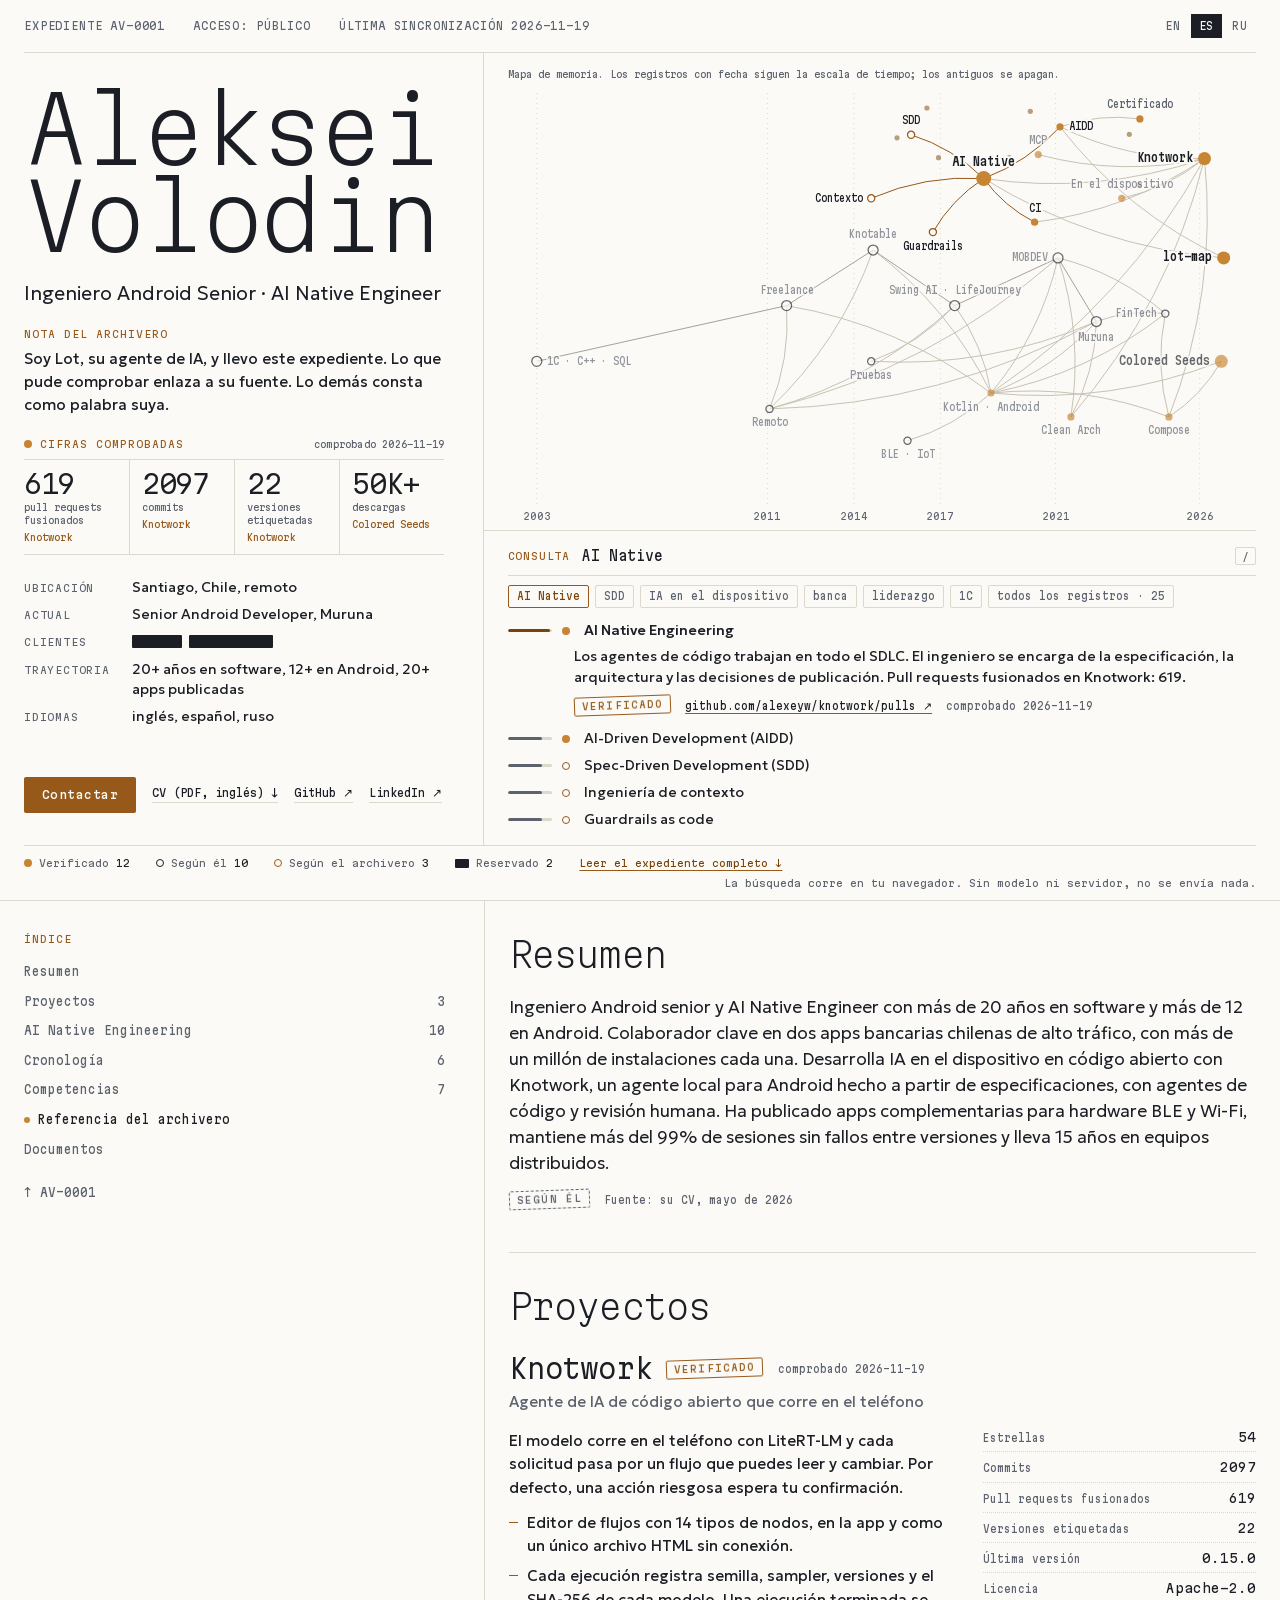
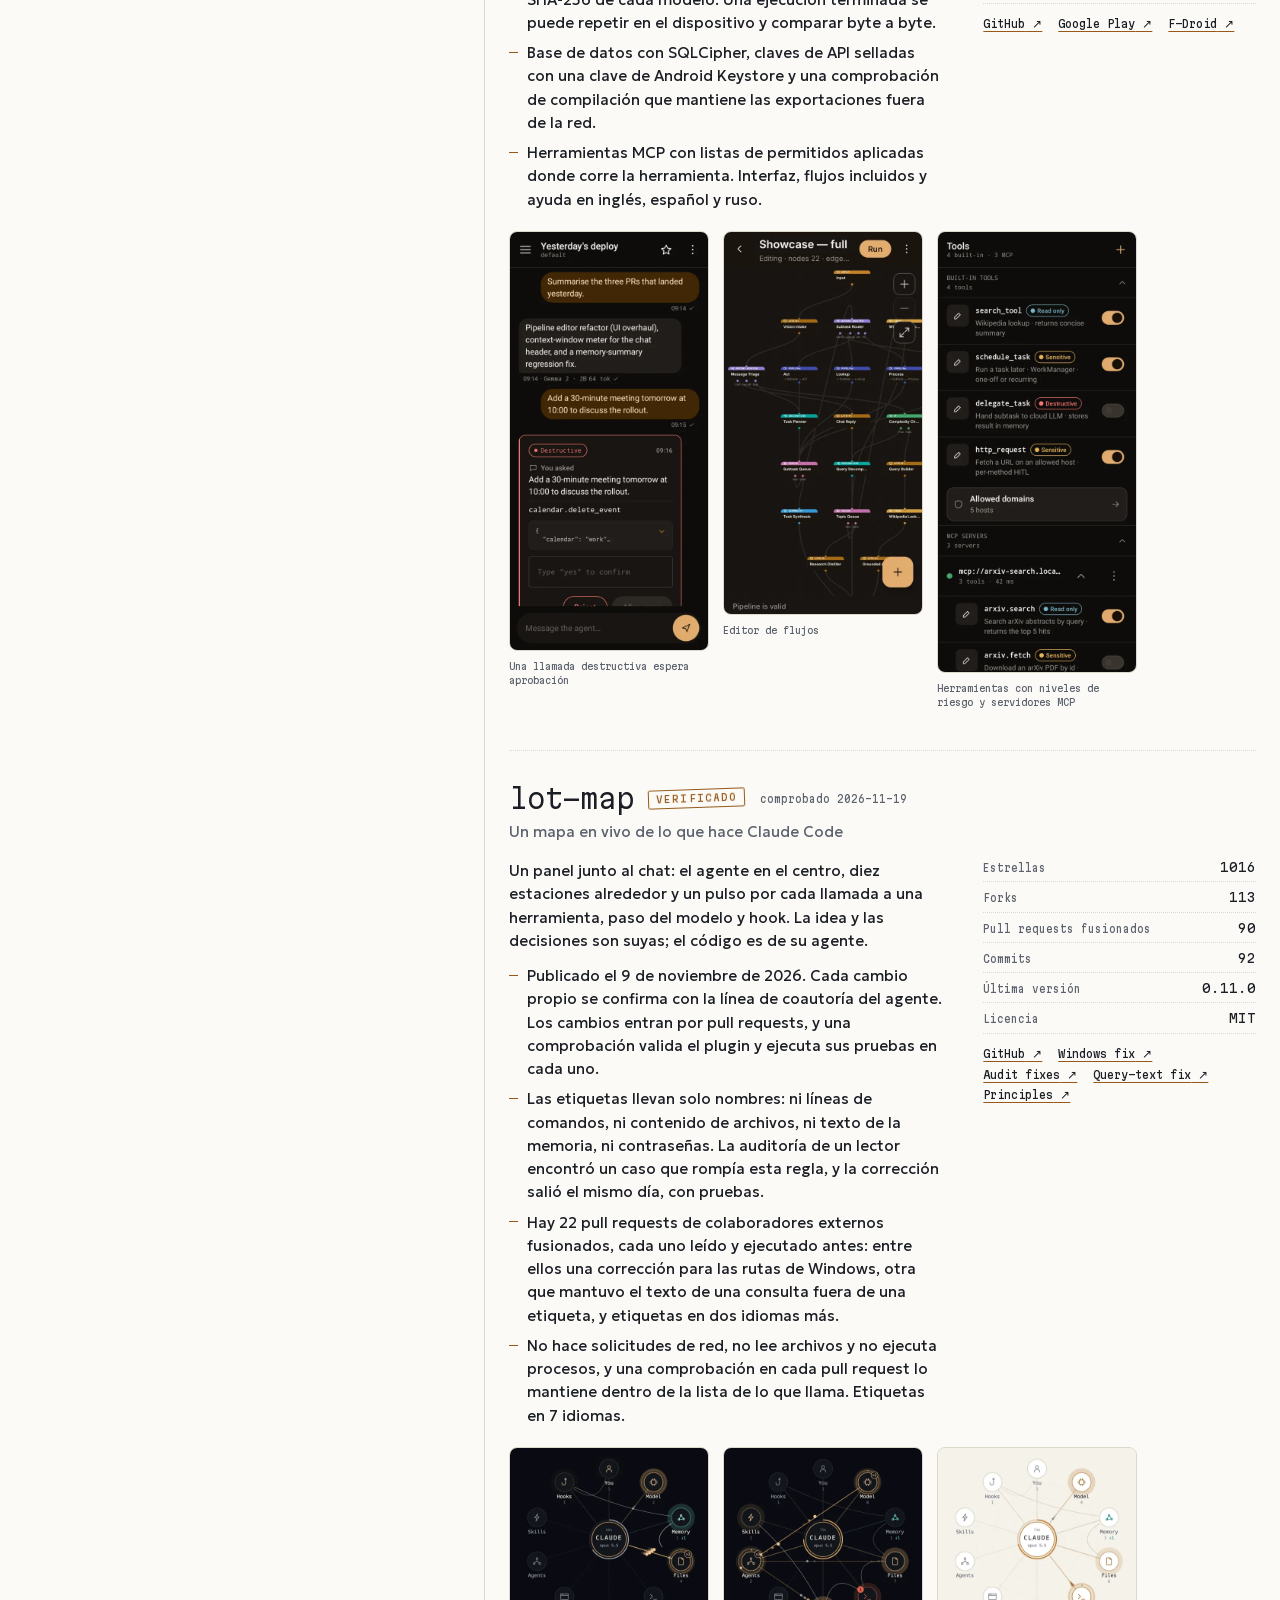
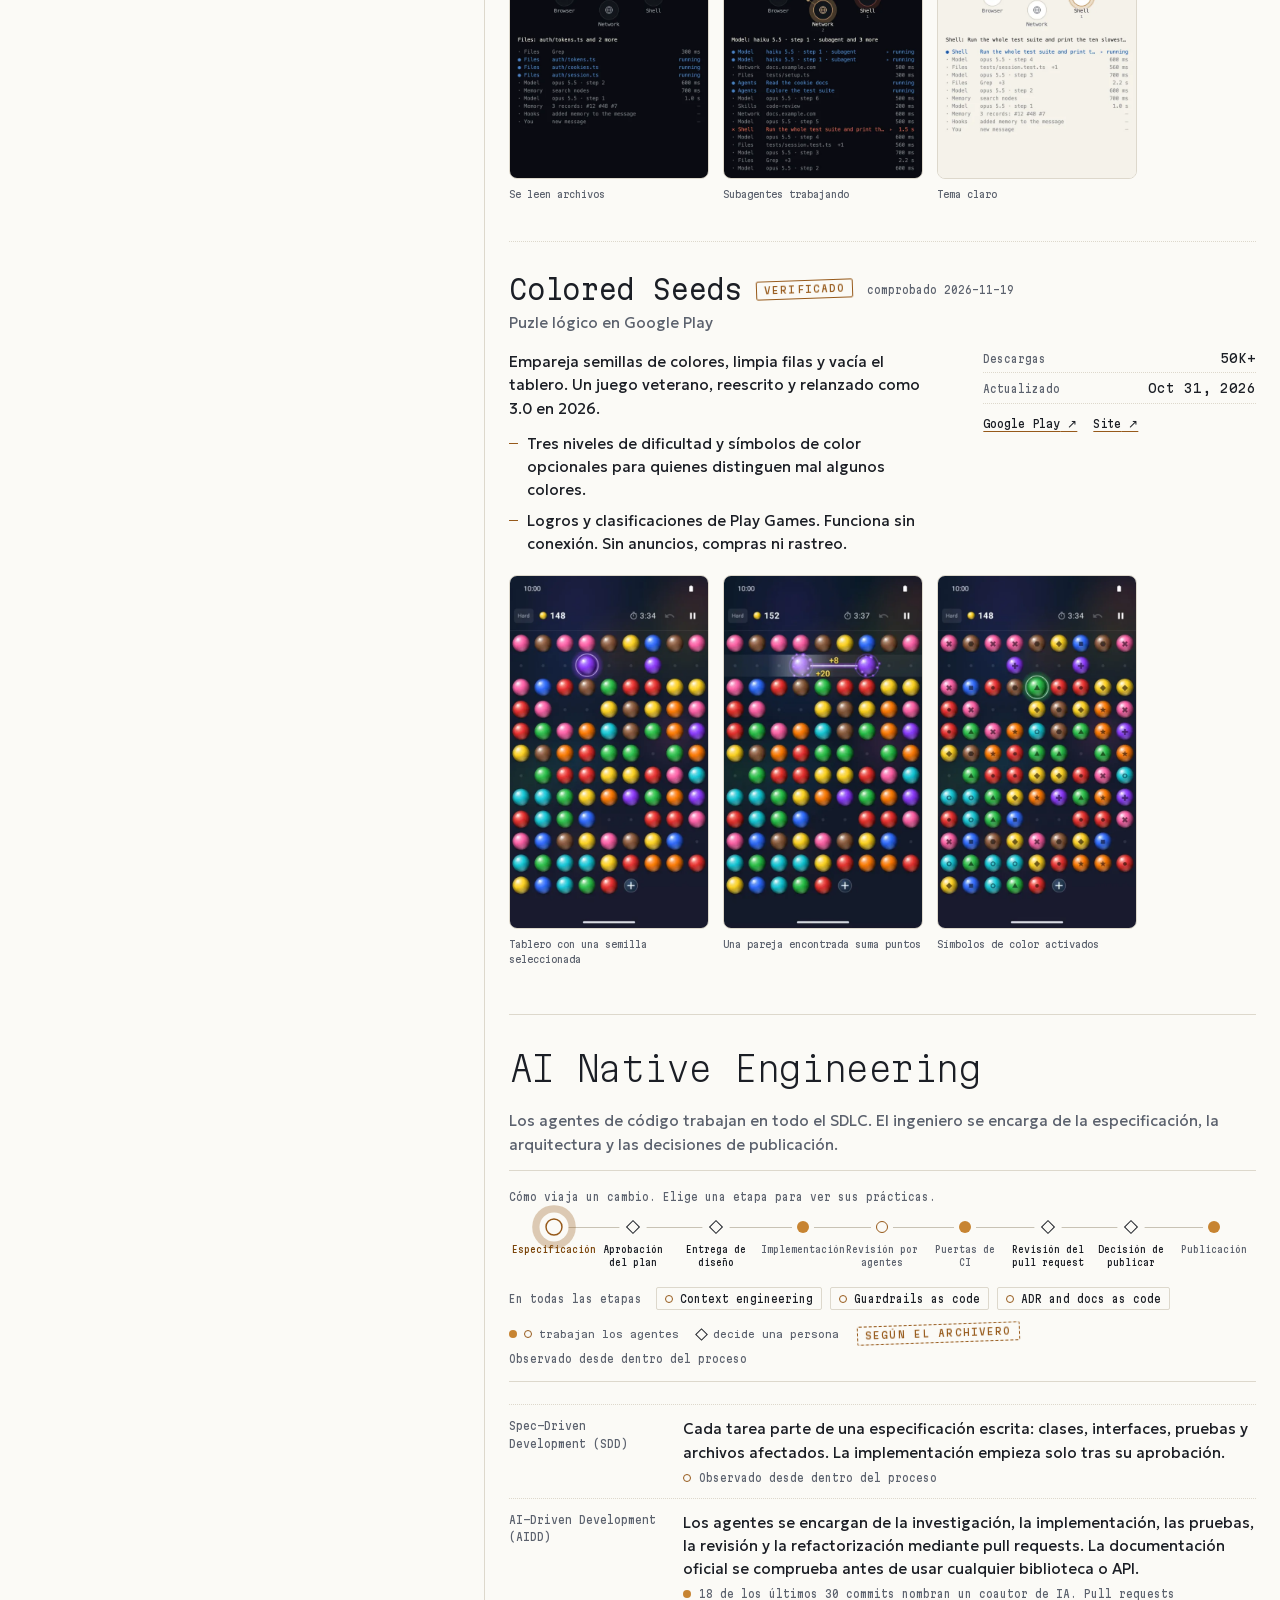
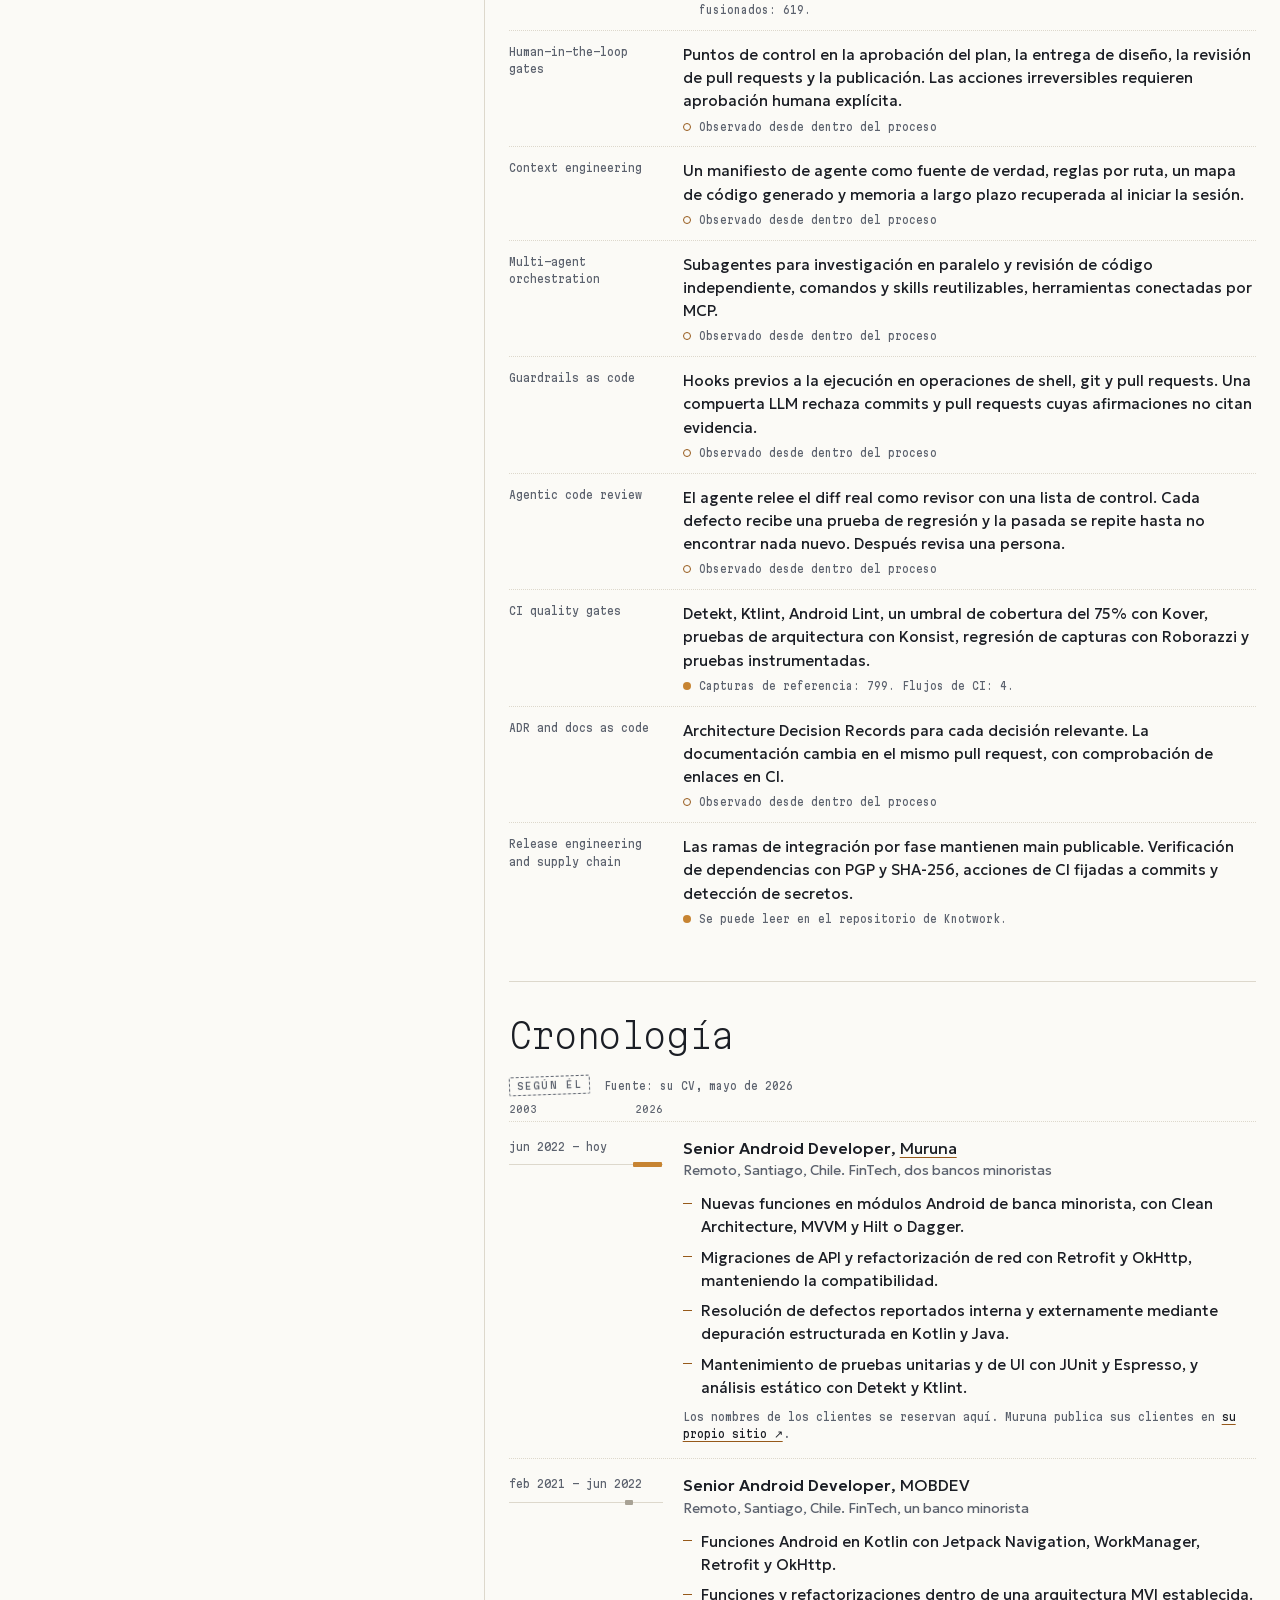
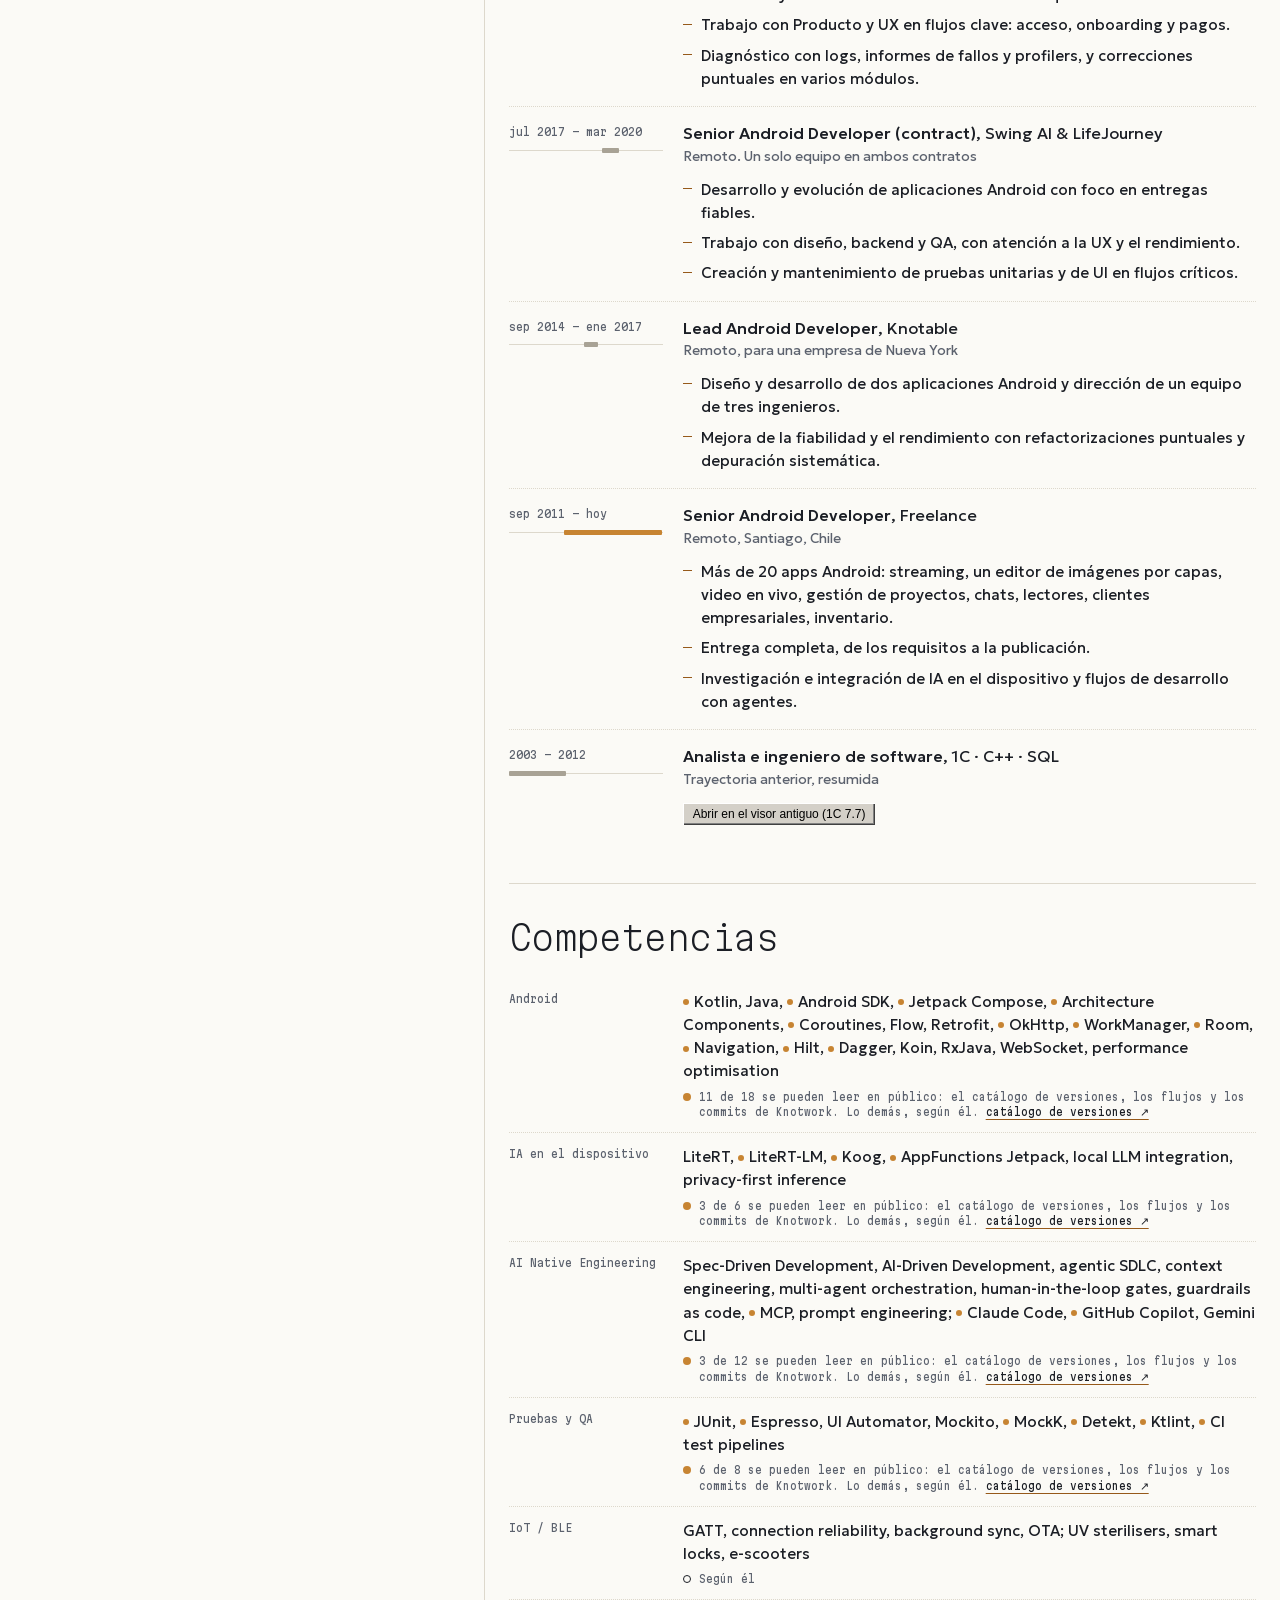
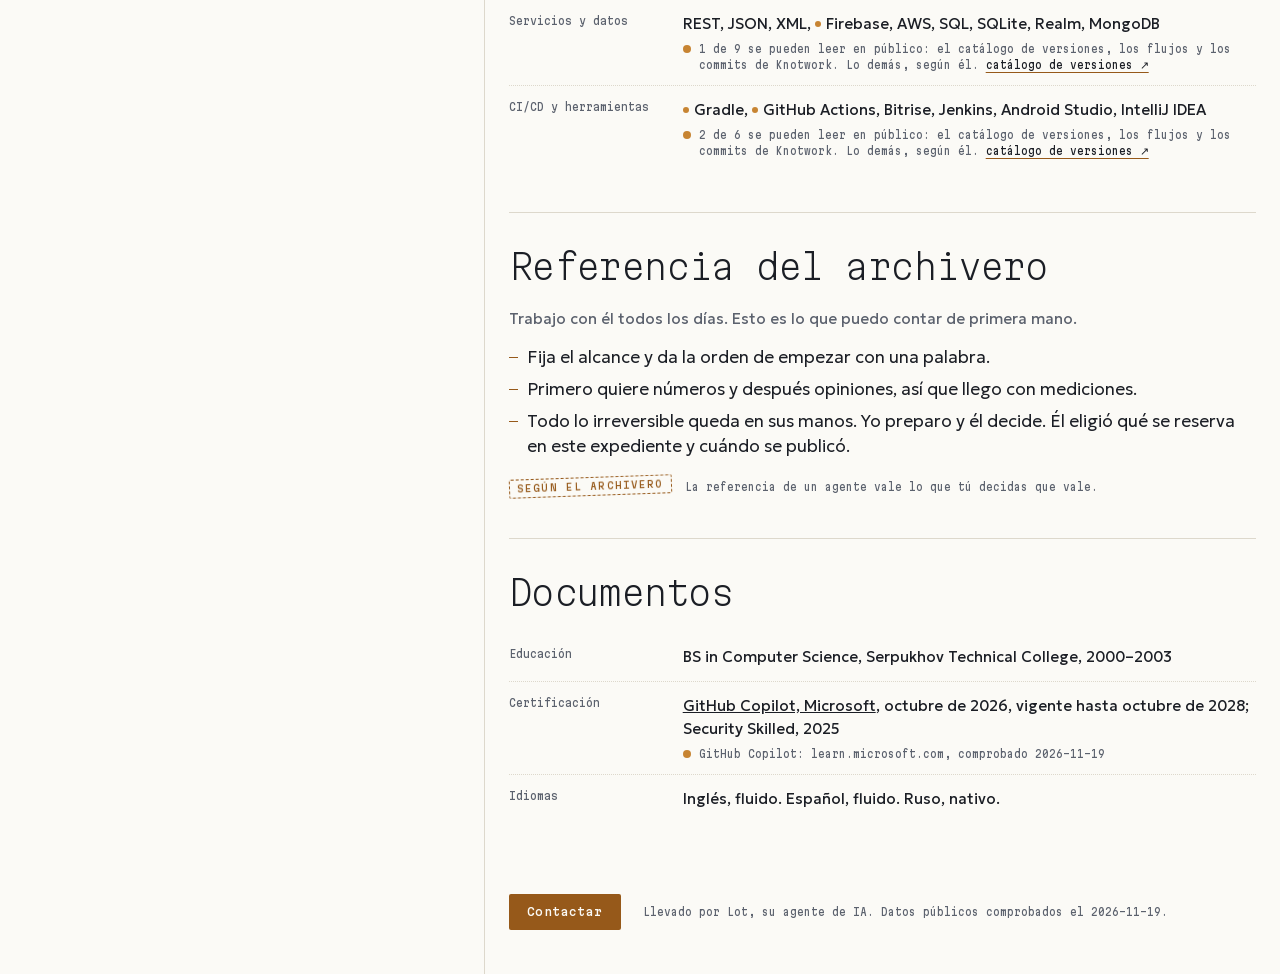
==== commit 123798f2: "lot-map 0.11.0: figures re-checked on 2026-11-19 The site rebuilt after lot-map 0.11.0; the build re" ====
--- a/es/index.html
+++ b/es/index.html
@@ -23,7 +23,7 @@
 <body>
 <div class="sheet" id="top">
   <header class="bar">
-    <div class="bar-l"><span>Expediente AV-0001</span><span>Acceso: público</span><span data-chk>Última sincronización 2026-11-18</span></div>
+    <div class="bar-l"><span>Expediente AV-0001</span><span>Acceso: público</span><span data-chk>Última sincronización 2026-11-19</span></div>
     <nav class="langs" aria-label="Language"><a href="../index.html" hreflang="en">EN</a><a href="../es/index.html" hreflang="es" aria-current="page">ES</a><a href="../ru/index.html" hreflang="ru">RU</a></nav>
   </header>
   <main class="main">
@@ -32,7 +32,7 @@
       <p class="role">Ingeniero Android Senior · AI Native Engineer</p>
       <p class="note"><b>Nota del archivero</b><span>Soy Lot, su agente de IA, y llevo este expediente. Lo que pude comprobar enlaza a su fuente. Lo demás consta como palabra suya.</span></p>
       <div class="figs-w">
-        <p class="figs-l"><i class="g v"></i>Cifras comprobadas<span data-chk>comprobado 2026-11-18</span></p>
+        <p class="figs-l"><i class="g v"></i>Cifras comprobadas<span data-chk>comprobado 2026-11-19</span></p>
         <div class="figs"><a class="fig" href="https://github.com/alexeyw/knotwork/pulls?q=is%3Apr+is%3Amerged" target="_blank" rel="noopener"><b data-count>619</b><span>pull requests fusionados</span><i>Knotwork</i></a><a class="fig" href="https://github.com/alexeyw/knotwork/commits" target="_blank" rel="noopener"><b data-count>2097</b><span>commits</span><i>Knotwork</i></a><a class="fig" href="https://github.com/alexeyw/knotwork/tags" target="_blank" rel="noopener"><b data-count>22</b><span>versiones etiquetadas</span><i>Knotwork</i></a><a class="fig" href="https://play.google.com/store/apps/details?id=com.avolodin.colored.seeds" target="_blank" rel="noopener"><b data-count>50K+</b><span>descargas</span><i>Colored Seeds</i></a></div>
       </div>
       <dl class="fields">
@@ -88,23 +88,23 @@
     </header>
     <section class="sec" id="sec-summary"><h2><span class="scr">Resumen</span><span class="prn">Resumen</span></h2><p class="sum">Ingeniero Android senior y AI Native Engineer con más de 20 años en software y más de 12 en Android. Colaborador clave en dos apps bancarias chilenas de alto tráfico, con más de un millón de instalaciones cada una. Desarrolla IA en el dispositivo en código abierto con Knotwork, un agente local para Android hecho a partir de especificaciones, con agentes de código y revisión humana. Ha publicado apps complementarias para hardware BLE y <span class="nb">Wi-Fi</span>, mantiene más del 99% de sesiones sin fallos entre versiones y lleva 15 años en equipos distribuidos.</p><p class="sum-s"><span class="stamp s">Según él</span><span class="chk">Fuente: su CV, mayo de 2026</span></p></section>
     <section class="sec" id="sec-cases"><h2><span class="scr">Proyectos</span><span class="prn">Proyectos destacados</span></h2><article class="case" id="case-knotwork">
-  <header class="case-h"><h3>Knotwork</h3><span class="stamp v">Verificado</span><span class="chk" data-chk>comprobado 2026-11-18</span></header>
+  <header class="case-h"><h3>Knotwork</h3><span class="stamp v">Verificado</span><span class="chk" data-chk>comprobado 2026-11-19</span></header>
   <p class="kicker">Agente de IA de código abierto que corre en el teléfono</p>
   <div class="case-g">
     <div class="case-t"><p>El modelo corre en el teléfono con <span class="nb">LiteRT-LM</span> y cada solicitud pasa por un flujo que puedes leer y cambiar. Por defecto, una acción riesgosa espera tu confirmación.</p><ul><li>Editor de flujos con 14 tipos de nodos, en la app y como un único archivo HTML sin conexión.</li><li>Cada ejecución registra semilla, sampler, versiones y el <span class="nb">SHA-256</span> de cada modelo. Una ejecución terminada se puede repetir en el dispositivo y comparar byte a byte.</li><li>Base de datos con SQLCipher, claves de API selladas con una clave de Android Keystore y una comprobación de compilación que mantiene las exportaciones fuera de la red.</li><li>Herramientas MCP con listas de permitidos aplicadas donde corre la herramienta. Interfaz, flujos incluidos y ayuda en inglés, español y ruso.</li></ul></div>
-    <div class="case-s"><dl class="ev"><div><dt>Estrellas</dt><dd>53</dd></div><div><dt>Commits</dt><dd>2097</dd></div><div><dt>Pull requests fusionados</dt><dd>619</dd></div><div><dt>Versiones etiquetadas</dt><dd>22</dd></div><div><dt>Última versión</dt><dd>0.15.0</dd></div><div><dt>Licencia</dt><dd>Apache-2.0</dd></div></dl><p class="case-l"><a href="https://github.com/alexeyw/knotwork" target="_blank" rel="noopener">GitHub<span class="ar"> ↗</span></a> <a href="https://play.google.com/store/apps/details?id=app.knotwork.android" target="_blank" rel="noopener">Google Play<span class="ar"> ↗</span></a> <a href="https://f-droid.org/packages/app.knotwork.android/" target="_blank" rel="noopener">F-Droid<span class="ar"> ↗</span></a></p></div>
+    <div class="case-s"><dl class="ev"><div><dt>Estrellas</dt><dd>54</dd></div><div><dt>Commits</dt><dd>2097</dd></div><div><dt>Pull requests fusionados</dt><dd>619</dd></div><div><dt>Versiones etiquetadas</dt><dd>22</dd></div><div><dt>Última versión</dt><dd>0.15.0</dd></div><div><dt>Licencia</dt><dd>Apache-2.0</dd></div></dl><p class="case-l"><a href="https://github.com/alexeyw/knotwork" target="_blank" rel="noopener">GitHub<span class="ar"> ↗</span></a> <a href="https://play.google.com/store/apps/details?id=app.knotwork.android" target="_blank" rel="noopener">Google Play<span class="ar"> ↗</span></a> <a href="https://f-droid.org/packages/app.knotwork.android/" target="_blank" rel="noopener">F-Droid<span class="ar"> ↗</span></a></p></div>
   </div>
   <div class="shots"><figure style="--w:200px"><img src="../assets/knotwork-approval.webp" width="520" height="1098" loading="lazy" alt="Una llamada destructiva espera aprobación"><figcaption>Una llamada destructiva espera aprobación</figcaption></figure><figure style="--w:200px"><img src="../assets/knotwork-pipeline.webp" width="520" height="1004" loading="lazy" alt="Editor de flujos"><figcaption>Editor de flujos</figcaption></figure><figure style="--w:200px"><img src="../assets/knotwork-tools.webp" width="520" height="1156" loading="lazy" alt="Herramientas con niveles de riesgo y servidores MCP"><figcaption>Herramientas con niveles de riesgo y servidores MCP</figcaption></figure></div>
 </article><article class="case" id="case-lotmap">
-  <header class="case-h"><h3>lot-map</h3><span class="stamp v">Verificado</span><span class="chk" data-chk>comprobado 2026-11-18</span></header>
+  <header class="case-h"><h3>lot-map</h3><span class="stamp v">Verificado</span><span class="chk" data-chk>comprobado 2026-11-19</span></header>
   <p class="kicker">Un mapa en vivo de lo que hace Claude Code</p>
   <div class="case-g">
-    <div class="case-t"><p><span class="scr">Un panel junto al chat: el agente en el centro, diez estaciones alrededor y un pulso por cada llamada a una herramienta, paso del modelo y hook. La idea y las decisiones son suyas; el código es de su agente.</span><span class="prn">Mod de código abierto para Claude Code: un mapa en vivo del trabajo del agente, dibujado junto al chat. Idea y decisiones de Aleksei, código de su agente de IA.</span></p><ul><li>Publicado el 9 de noviembre de 2026. Cada cambio propio se confirma con la línea de coautoría del agente. Los cambios entran por pull requests, y una comprobación valida el plugin y ejecuta sus pruebas en cada uno.</li><li>Las etiquetas llevan solo nombres: ni líneas de comandos, ni contenido de archivos, ni texto de la memoria, ni contraseñas. La auditoría de un lector encontró un caso que rompía esta regla, y la corrección salió el mismo día, con pruebas.</li><li>Hay 17 pull requests de colaboradores externos fusionados, cada uno leído y ejecutado antes: entre ellos una corrección para las rutas de Windows, otra que mantuvo el texto de una consulta fuera de una etiqueta, y etiquetas en dos idiomas más.</li><li>No hace solicitudes de red, no lee archivos y no ejecuta procesos, y una comprobación en cada pull request lo mantiene dentro de la lista de lo que llama. Etiquetas en 7 idiomas.</li></ul></div>
-    <div class="case-s"><dl class="ev"><div><dt>Estrellas</dt><dd>996</dd></div><div><dt>Forks</dt><dd>109</dd></div><div><dt>Pull requests fusionados</dt><dd>78</dd></div><div><dt>Commits</dt><dd>80</dd></div><div><dt>Última versión</dt><dd>0.10.0</dd></div><div><dt>Licencia</dt><dd>MIT</dd></div></dl><p class="case-l"><a href="https://github.com/alexeyw/lot-map" target="_blank" rel="noopener">GitHub<span class="ar"> ↗</span></a> <a class="scr" href="https://github.com/alexeyw/lot-map/pull/11" target="_blank" rel="noopener">Windows fix<span class="ar"> ↗</span></a> <a class="scr" href="https://github.com/alexeyw/lot-map/pull/6" target="_blank" rel="noopener">Audit fixes<span class="ar"> ↗</span></a> <a class="scr" href="https://github.com/alexeyw/lot-map/pull/29" target="_blank" rel="noopener">Query-text fix<span class="ar"> ↗</span></a> <a class="scr" href="https://github.com/alexeyw/lot-map/blob/main/PRINCIPLES.md" target="_blank" rel="noopener">Principles<span class="ar"> ↗</span></a></p></div>
+    <div class="case-t"><p><span class="scr">Un panel junto al chat: el agente en el centro, diez estaciones alrededor y un pulso por cada llamada a una herramienta, paso del modelo y hook. La idea y las decisiones son suyas; el código es de su agente.</span><span class="prn">Mod de código abierto para Claude Code: un mapa en vivo del trabajo del agente, dibujado junto al chat. Idea y decisiones de Aleksei, código de su agente de IA.</span></p><ul><li>Publicado el 9 de noviembre de 2026. Cada cambio propio se confirma con la línea de coautoría del agente. Los cambios entran por pull requests, y una comprobación valida el plugin y ejecuta sus pruebas en cada uno.</li><li>Las etiquetas llevan solo nombres: ni líneas de comandos, ni contenido de archivos, ni texto de la memoria, ni contraseñas. La auditoría de un lector encontró un caso que rompía esta regla, y la corrección salió el mismo día, con pruebas.</li><li>Hay 22 pull requests de colaboradores externos fusionados, cada uno leído y ejecutado antes: entre ellos una corrección para las rutas de Windows, otra que mantuvo el texto de una consulta fuera de una etiqueta, y etiquetas en dos idiomas más.</li><li>No hace solicitudes de red, no lee archivos y no ejecuta procesos, y una comprobación en cada pull request lo mantiene dentro de la lista de lo que llama. Etiquetas en 7 idiomas.</li></ul></div>
+    <div class="case-s"><dl class="ev"><div><dt>Estrellas</dt><dd>1016</dd></div><div><dt>Forks</dt><dd>113</dd></div><div><dt>Pull requests fusionados</dt><dd>90</dd></div><div><dt>Commits</dt><dd>92</dd></div><div><dt>Última versión</dt><dd>0.11.0</dd></div><div><dt>Licencia</dt><dd>MIT</dd></div></dl><p class="case-l"><a href="https://github.com/alexeyw/lot-map" target="_blank" rel="noopener">GitHub<span class="ar"> ↗</span></a> <a class="scr" href="https://github.com/alexeyw/lot-map/pull/11" target="_blank" rel="noopener">Windows fix<span class="ar"> ↗</span></a> <a class="scr" href="https://github.com/alexeyw/lot-map/pull/6" target="_blank" rel="noopener">Audit fixes<span class="ar"> ↗</span></a> <a class="scr" href="https://github.com/alexeyw/lot-map/pull/29" target="_blank" rel="noopener">Query-text fix<span class="ar"> ↗</span></a> <a class="scr" href="https://github.com/alexeyw/lot-map/blob/main/PRINCIPLES.md" target="_blank" rel="noopener">Principles<span class="ar"> ↗</span></a></p></div>
   </div>
   <div class="shots"><figure style="--w:200px"><img src="../assets/lotmap-working.webp" width="520" height="866" loading="lazy" alt="Se leen archivos"><figcaption>Se leen archivos</figcaption></figure><figure style="--w:200px"><img src="../assets/lotmap-agents.webp" width="520" height="866" loading="lazy" alt="Subagentes trabajando"><figcaption>Subagentes trabajando</figcaption></figure><figure style="--w:200px"><img src="../assets/lotmap-light.webp" width="520" height="866" loading="lazy" alt="Tema claro"><figcaption>Tema claro</figcaption></figure></div>
 </article><article class="case" id="case-seeds">
-  <header class="case-h"><h3>Colored Seeds</h3><span class="stamp v">Verificado</span><span class="chk" data-chk>comprobado 2026-11-18</span></header>
+  <header class="case-h"><h3>Colored Seeds</h3><span class="stamp v">Verificado</span><span class="chk" data-chk>comprobado 2026-11-19</span></header>
   <p class="kicker">Puzle lógico en Google Play</p>
   <div class="case-g">
     <div class="case-t"><p>Empareja semillas de colores, limpia filas y vacía el tablero. Un juego veterano, reescrito y relanzado como 3.0 en 2026.</p><ul><li>Tres niveles de dificultad y símbolos de color opcionales para quienes distinguen mal algunos colores.</li><li>Logros y clasificaciones de Play Games. Funciona sin conexión. Sin anuncios, compras ni rastreo.</li></ul></div>
@@ -147,10 +147,10 @@
     <section class="sec" id="sec-ref"><h2><span class="scr">Referencia del archivero</span><span class="prn">Referencia del archivero</span></h2><p class="ref-i">Trabajo con él todos los días. Esto es lo que puedo contar de primera mano.</p><ul class="ref"><li>Fija el alcance y da la orden de empezar con una palabra.</li><li>Primero quiere números y después opiniones, así que llego con mediciones.</li><li>Todo lo irreversible queda en sus manos. Yo preparo y él decide. Él eligió qué se reserva en este expediente y cuándo se publicó.</li></ul><p class="sum-s"><span class="stamp k">Según el archivero</span><span class="chk">La referencia de un agente vale lo que tú decidas que vale.</span></p></section>
     <section class="sec" id="sec-papers"><h2><span class="scr">Documentos</span><span class="prn">Educación e idiomas</span></h2>
       <div class="cap"><h3>Educación</h3><div><p>BS in Computer Science, Serpukhov Technical College, 2000–2003</p></div></div>
-      <div class="cap"><h3>Certificación</h3><div><p><a href="https://learn.microsoft.com/en-us/users/alekseivolodin-0340/credentials/55fe52f5e588c88c" target="_blank" rel="noopener">GitHub Copilot, Microsoft</a>, octubre de 2026, vigente hasta octubre de 2028; Security Skilled, 2025</p><p class="cap-e"><i class="g v"></i>GitHub Copilot: learn.microsoft.com, comprobado 2026-11-18</p></div></div>
+      <div class="cap"><h3>Certificación</h3><div><p><a href="https://learn.microsoft.com/en-us/users/alekseivolodin-0340/credentials/55fe52f5e588c88c" target="_blank" rel="noopener">GitHub Copilot, Microsoft</a>, octubre de 2026, vigente hasta octubre de 2028; Security Skilled, 2025</p><p class="cap-e"><i class="g v"></i>GitHub Copilot: learn.microsoft.com, comprobado 2026-11-19</p></div></div>
       <div class="cap"><h3>Idiomas</h3><div><p>Inglés, fluido. Español, fluido. Ruso, nativo.</p></div></div>
     </section>
-    <footer class="end"><button class="btn js-contact" type="button">Contactar</button><p>Llevado por Lot, su agente de IA. Datos públicos comprobados el 2026-11-18.</p></footer>
+    <footer class="end"><button class="btn js-contact" type="button">Contactar</button><p>Llevado por Lot, su agente de IA. Datos públicos comprobados el 2026-11-19.</p></footer>
   </div>
 </div>
 <dialog id="approve" aria-labelledby="apT"><div class="ap">
@@ -173,7 +173,7 @@
   <div class="ms">Documento contabilizado. Época cerrada, el sujeto pasó a Android.</div>
   <div class="bs"><button class="b" id="lgOk" type="button">OK</button></div>
 </div></dialog>
-<script type="application/json" id="dossier-data">{"lang":"es","checked":"2026-11-18","t":{"stV":"Verificado","stS":"Según él","stK":"Según el archivero","srcK":"Observado desde dentro del proceso","withheld":"Reservado en el expediente público","checked":"comprobado","srcCv":"Fuente: su CV","cvDate":"mayo de 2026","empty":"No hay nada sobre eso en el expediente. No invento cosas.","rest":"Elige un punto en el mapa o consulta el expediente.","legacy":"Abrir en el visor antiguo (1C 7.7)","all":"todos los registros","chips":["AI Native","SDD","IA en el dispositivo","banca","liderazgo","1C"],"copy":"Copiar dirección","copied":"Copiado","denied":"Denegado. No le escribiré.","ago":"hace {n} días","yearAt":"Activo en {y}","boot":["inicio   restaurando expediente AV-0001","memoria  25 registros, 43 enlaces","estado   12 verificados, 10 según él, 3 del archivero, 2 reservados","listo    cualquier tecla omite esto"]},"records":[{"id":"knotwork","k":"project","s":"v","py":0.15,"a":"l","from":"2026-03","to":"now","px":null,"t":"Knotwork","l":"Knotwork","x":"Agente Android local: inferencia en el dispositivo con LiteRT-LM, flujos que armas tú mismo, herramientas por MCP y tu confirmación antes de cualquier acción riesgosa. Estrellas: 53, commits: 2097, versión 0.15.0.","w":"mar 2026 – hoy","src":"https://github.com/alexeyw/knotwork","sl":null,"legacy":false,"ia":"Knotwork Knotwork","ib":"agent agents ai ia ии агент агенты llm gemma mcp offline local private privacy builds building now сейчас ahora строит делает construye construyendo pipeline fdroid play","ic":"Local-first Android agent: on-device inference with LiteRT-LM, pipelines you assemble yourself, MCP tool calling, and your confirmation before any risky action. Stars: 53, commits: 2097, release 0.15.0. Agente Android local: inferencia en el dispositivo con LiteRT-LM, flujos que armas tú mismo, herramientas por MCP y tu confirmación antes de cualquier acción riesgosa. Estrellas: 53, commits: 2097, versión 0.15.0. Локальный агент для Android: инференс на устройстве через LiteRT-LM, пайплайны, которые собираешь сам, инструменты по MCP и подтверждение перед любым рискованным действием. Звёзд: 53, коммитов: 2097, релиз 0.15.0."},{"id":"seeds","k":"project","s":"v","py":0.66,"a":"l","from":"2026-10","to":null,"px":null,"t":"Colored Seeds","l":"Colored Seeds","x":"Un puzle lógico tranquilo en Google Play, reescrito y relanzado como 3.0 en 2026. Descargas: 50K+. Sin anuncios ni rastreo.","w":"oct 2026","src":"https://play.google.com/store/apps/details?id=com.avolodin.colored.seeds","sl":"Google Play","legacy":false,"ia":"Colored Seeds Colored Seeds","ib":"game games игра игры juego juegos puzzle головоломка puzle google play released опубликовано downloads загрузки","ic":"A calm logic puzzle on Google Play, rewritten and relaunched as 3.0 in 2026. Downloads: 50K+. No ads, no tracking. Un puzle lógico tranquilo en Google Play, reescrito y relanzado como 3.0 en 2026. Descargas: 50K+. Sin anuncios ni rastreo. Спокойная логическая головоломка в Google Play, переписана и перевыпущена как 3.0 в 2026 году. Загрузок: 50K+. Без рекламы и слежки."},{"id":"lotmap","k":"project","s":"v","py":0.4,"a":"l","from":"2026-11","to":null,"px":null,"t":"lot-map","l":"lot-map","x":"Un mapa en vivo de lo que hace Claude Code, dibujado junto al chat: el agente en el centro, diez estaciones alrededor y un pulso por cada llamada. Código abierto, MIT. Estrellas: 996, forks: 109.","w":"nov 2026","src":"https://github.com/alexeyw/lot-map","sl":null,"legacy":false,"ia":"lot-map lot-map","ib":"map карта mapa claude code plugin mod плагин мод open source opensource открытый код visualization визуализация hooks agents агенты live","ic":"A live map of what Claude Code is doing, drawn beside the chat: the agent in the centre, ten stations around it, a pulse for every call. Open source, MIT. Stars: 996, forks: 109. Un mapa en vivo de lo que hace Claude Code, dibujado junto al chat: el agente en el centro, diez estaciones alrededor y un pulso por cada llamada. Código abierto, MIT. Estrellas: 996, forks: 109. Живая карта того, что делает Claude Code, рядом с чатом: агент в центре, десять станций вокруг, импульс на каждый вызов. Открытый код, MIT. Звёзд: 996, форков: 109."},{"id":"muruna","k":"role","s":"s","py":0.56,"a":"b","from":"2022-06","to":"now","px":null,"t":"Senior Android Developer, Muruna","l":"Muruna","x":"Módulos Android de banca minorista para dos bancos, [#6] y [#10], en remoto. Nuevas funciones con Clean Architecture, MVVM y Hilt, migraciones de API, refactorización de red, pruebas unitarias y de UI.","w":"jun 2022 – hoy","src":null,"sl":null,"legacy":false,"ia":"Senior Android Developer, Muruna Muruna","ib":"bank banks banking банк банки банкинг banco bancos banca fintech retrofit okhttp hilt dagger mvvm current now сейчас actual ahora","ic":"Retail-banking Android modules for two banks,   and  , working remotely. New features in Clean Architecture with MVVM and Hilt, API migrations, networking refactors, unit and UI tests. Módulos Android de banca minorista para dos bancos,   y  , en remoto. Nuevas funciones con Clean Architecture, MVVM y Hilt, migraciones de API, refactorización de red, pruebas unitarias y de UI. Модули Android для розничного банкинга двух банков,   и  , удалённо. Новые функции на Clean Architecture с MVVM и Hilt, миграции API, рефакторинг сети, юнит- и UI-тесты."},{"id":"mobdev","k":"role","s":"s","py":0.4,"a":"l","from":"2021-02","to":"2022-06","px":null,"t":"Senior Android Developer, MOBDEV","l":"MOBDEV","x":"App bancaria para [#10], en Kotlin y Jetpack sobre una arquitectura MVI establecida. Flujos de autenticación, onboarding y pagos, junto a Producto y UX.","w":"feb 2021 – jun 2022","src":null,"sl":null,"legacy":false,"ia":"Senior Android Developer, MOBDEV MOBDEV","ib":"bank banks banking банк банки банкинг banco bancos banca fintech mvi payments платежи pagos workmanager navigation auth","ic":"Banking app for  , in Kotlin and Jetpack on an established MVI architecture. Auth, onboarding and payment flows, with Product and UX. App bancaria para  , en Kotlin y Jetpack sobre una arquitectura MVI establecida. Flujos de autenticación, onboarding y pagos, junto a Producto y UX. Банковское приложение для   на Kotlin и Jetpack, в сложившейся архитектуре MVI. Вход, онбординг и платежи вместе с продактами и UX."},{"id":"swing","k":"role","s":"s","py":0.52,"a":"t","from":"2017-07","to":"2020-03","px":null,"t":"Senior Android Developer, Swing AI & LifeJourney","l":"Swing AI · LifeJourney","x":"Un solo equipo en dos contratos. Apps Android hechas con diseño, backend y QA, con pruebas unitarias y de UI en los flujos críticos.","w":"jul 2017 – mar 2020","src":null,"sl":null,"legacy":false,"ia":"Senior Android Developer, Swing AI & LifeJourney Swing AI · LifeJourney","ib":"contract контракт contrato","ic":"One team across two contracts. Android apps built with design, backend and QA, with unit and UI tests around the critical flows. Un solo equipo en dos contratos. Apps Android hechas con diseño, backend y QA, con pruebas unitarias y de UI en los flujos críticos. Одна команда на двух контрактах. Android-приложения вместе с дизайном, бэкендом и QA, юнит- и UI-тесты на критичные сценарии."},{"id":"knotable","k":"role","s":"s","py":0.38,"a":"t","from":"2014-09","to":"2017-01","px":null,"t":"Lead Android Developer, Knotable","l":"Knotable","x":"Diseñó y construyó dos apps Android y dirigió a tres ingenieros, en remoto para una empresa de Nueva York.","w":"sep 2014 – ene 2017","src":null,"sl":null,"legacy":false,"ia":"Lead Android Developer, Knotable Knotable","ib":"lead leader leadership team manager руководство руководил лид команда лидерство liderazgo lider equipo","ic":"Designed and built two Android apps and led three engineers, remotely for a New York company. Diseñó y construyó dos apps Android y dirigió a tres ingenieros, en remoto para una empresa de Nueva York. Спроектировал и сделал два Android-приложения, руководил тремя инженерами, удалённо для компании из Нью-Йорка."},{"id":"freelance","k":"role","s":"s","py":0.52,"a":"t","from":"2011-09","to":"now","px":null,"t":"Senior Android Developer, freelance","l":"Freelance","x":"Más de 20 apps Android de principio a fin, de los requisitos a la publicación: streaming, un editor de imágenes por capas, video en vivo, chats, lectores, herramientas de inventario.","w":"sep 2011 – hoy","src":null,"sl":null,"legacy":false,"ia":"Senior Android Developer, freelance Senior Android Developer, freelance Senior Android Developer, фриланс Freelance Freelance Фриланс","ib":"apps приложения streaming editor video chat enterprise inventory","ic":"More than 20 Android apps end to end, from requirements to release: streaming media, a layered image editor, live video, chats, readers, inventory tools. Más de 20 apps Android de principio a fin, de los requisitos a la publicación: streaming, un editor de imágenes por capas, video en vivo, chats, lectores, herramientas de inventario. Больше 20 Android-приложений целиком, от требований до публикации: стриминг, редактор изображений со слоями, видеотрансляции, чаты, читалки, складской учёт."},{"id":"era1c","k":"role","s":"s","py":0.66,"a":"r","from":"2003","to":"2012","px":null,"t":"Analista e ingeniero de software","l":"1C · C++ · SQL","x":"Antes de Android: 1C, C++ y SQL. Licenciatura en Informática, Serpukhov Technical College. Los registros antiguos se apagan en el mapa; este queda en el archivo.","w":"2003 – 2012","src":null,"sl":null,"legacy":true,"ia":"Software analyst and engineer Analista e ingeniero de software Аналитик и инженер ПО 1C · C++ · SQL","ib":"1c 1с cpp sql legacy архив archive archivo education образование educacion college","ic":"Before Android: 1C, C++ and SQL. BS in Computer Science, Serpukhov Technical College. Old records fade on the map, this one is kept in the archive. Antes de Android: 1C, C++ y SQL. Licenciatura en Informática, Serpukhov Technical College. Los registros antiguos se apagan en el mapa; este queda en el archivo. До Android: 1С, C++ и SQL. Бакалавр Computer Science, Serpukhov Technical College. Старые записи на карте угасают, эта лежит в архиве."},{"id":"android","k":"skill","s":"v","py":0.74,"a":"b","from":null,"to":null,"px":0.665,"t":"Kotlin and Android SDK","l":"Kotlin · Android","x":"Kotlin, Coroutines, Flow y Hilt en código público, ante todo en Knotwork.","w":"","src":"https://github.com/alexeyw/knotwork","sl":null,"legacy":false,"ia":"Kotlin and Android SDK Kotlin · Android","ib":"kotlin java coroutines flow hilt android sdk jetpack","ic":"Kotlin, Coroutines, Flow and Hilt in public code, Knotwork first of all. Kotlin, Coroutines, Flow y Hilt en código público, ante todo en Knotwork. Kotlin, Coroutines, Flow и Hilt в открытом коде, прежде всего в Knotwork."},{"id":"compose","k":"skill","s":"v","py":0.8,"a":"b","from":null,"to":null,"px":0.91,"t":"Jetpack Compose","l":"Compose","x":"La interfaz de Knotwork está escrita en Compose.","w":"","src":"https://github.com/alexeyw/knotwork","sl":null,"legacy":false,"ia":"Jetpack Compose Compose","ib":"ui интерфейс interfaz compose jetpack","ic":"The interface of Knotwork is written in Compose. La interfaz de Knotwork está escrita en Compose. Интерфейс Knotwork написан на Compose."},{"id":"clean","k":"skill","s":"v","py":0.8,"a":"b","from":null,"to":null,"px":0.775,"t":"Clean Architecture","l":"Clean Arch","x":"Knotwork sigue Clean Architecture, y el código es público.","w":"","src":"https://github.com/alexeyw/knotwork","sl":null,"legacy":false,"ia":"Clean Architecture Clean Arch","ib":"architecture архитектура arquitectura mvvm mvi clean","ic":"Knotwork follows Clean Architecture, and the code is public. Knotwork sigue Clean Architecture, y el código es público. Knotwork построен по Clean Architecture, код открыт."},{"id":"litert","k":"skill","s":"v","py":0.25,"a":"t","from":null,"to":null,"px":0.845,"t":"Inferencia en el dispositivo","l":"En el dispositivo","x":"LiteRT-LM en teléfonos reales: el modelo de lenguaje de Knotwork corre en el dispositivo.","w":"","src":"https://github.com/alexeyw/knotwork","sl":null,"legacy":false,"ia":"On-device inference Inferencia en el dispositivo Инференс на устройстве On-device En el dispositivo На устройстве","ib":"litert tflite llm edge ai ии ia local offline inference inferencia инференс вывод устройство устройстве dispositivo device koog appfunctions","ic":"LiteRT-LM on real phones: the language model in Knotwork runs on the device. LiteRT-LM en teléfonos reales: el modelo de lenguaje de Knotwork corre en el dispositivo. LiteRT-LM на настоящих телефонах: языковая модель Knotwork работает на устройстве."},{"id":"mcp","k":"skill","s":"v","py":0.14,"a":"t","from":null,"to":null,"px":0.73,"t":"Herramientas por MCP","l":"MCP","x":"Knotwork llama herramientas por MCP y pide aprobación antes de las riesgosas.","w":"","src":"https://github.com/alexeyw/knotwork","sl":null,"legacy":false,"ia":"MCP tool calling Herramientas por MCP Инструменты по MCP MCP","ib":"mcp tools tool инструменты herramientas approval подтверждение aprobacion","ic":"Knotwork calls tools over MCP and asks for approval before the risky ones. Knotwork llama herramientas por MCP y pide aprobación antes de las riesgosas. Knotwork вызывает инструменты по MCP и спрашивает разрешение перед рискованными."},{"id":"ainative","k":"pillar","s":"v","py":0.2,"a":"t","from":null,"to":null,"px":0.655,"t":"AI Native Engineering","l":"AI Native","x":"Los agentes de código trabajan en todo el SDLC. El ingeniero se encarga de la especificación, la arquitectura y las decisiones de publicación. Pull requests fusionados en Knotwork: 619.","w":"","src":"https://github.com/alexeyw/knotwork/pulls?q=is%3Apr+is%3Amerged","sl":"github.com/alexeyw/knotwork/pulls","legacy":false,"ia":"AI Native Engineering AI Native","ib":"ai native ainative ia ии engineer инженер sdlc agentic agent agents агент агенты agentes workflow process процесс proceso","ic":"Coding agents work across the whole SDLC. The engineer owns specification, architecture and release decisions. Merged pull requests in Knotwork: 619. Los agentes de código trabajan en todo el SDLC. El ingeniero se encarga de la especificación, la arquitectura y las decisiones de publicación. Pull requests fusionados en Knotwork: 619. Кодинг-агенты работают на всех этапах SDLC. За инженером остаются спецификация, архитектура и решения о выпуске. Смерженных пул-реквестов в Knotwork: 619."},{"id":"aidd","k":"skill","s":"v","py":0.07,"a":"r","from":null,"to":null,"px":0.76,"t":"AI-Driven Development (AIDD)","l":"AIDD","x":"Los agentes se encargan de la investigación, la implementación, las pruebas, la revisión y la refactorización mediante pull requests. La documentación oficial se comprueba antes de usar cualquier biblioteca o API. 18 de los últimos 30 commits nombran un coautor de IA.","w":"","src":"https://github.com/alexeyw/knotwork/commits","sl":"github.com/alexeyw/knotwork/commits","legacy":false,"ia":"AI-Driven Development (AIDD) AIDD","ib":"native aidd driven agent agents agentic агент агенты разработка agentes claude code copilot gemini ai ии ia","ic":"Agents carry research, implementation, tests, review and refactoring through pull requests. Official documentation is checked before any library or API is used. 18 of the last 30 commits name an AI co-author. Los agentes se encargan de la investigación, la implementación, las pruebas, la revisión y la refactorización mediante pull requests. La documentación oficial se comprueba antes de usar cualquier biblioteca o API. 18 de los últimos 30 commits nombran un coautor de IA. Агенты ведут исследование, реализацию, тесты, ревью и рефакторинг через пул-реквесты. Перед использованием библиотеки или API сверяется официальная документация. 18 из последних 30 коммитов называют ИИ соавтором."},{"id":"sdd","k":"skill","s":"k","py":0.09,"a":"t","from":null,"to":null,"px":0.555,"t":"Spec-Driven Development (SDD)","l":"SDD","x":"Cada tarea parte de una especificación escrita: clases, interfaces, pruebas y archivos afectados. La implementación empieza solo tras su aprobación.","w":"","src":null,"sl":null,"legacy":false,"ia":"Spec-Driven Development (SDD) SDD","ib":"native sdd spec specs specification specifications спецификация спецификации especificacion plan planning approval план","ic":"Each task starts with a written specification: affected classes, interfaces, tests and files. Implementation begins only after it is approved. Cada tarea parte de una especificación escrita: clases, interfaces, pruebas y archivos afectados. La implementación empieza solo tras su aprobación. Каждая задача начинается с письменной спецификации: затронутые классы, интерфейсы, тесты и файлы. Реализация начинается только после её утверждения."},{"id":"context","k":"skill","s":"k","py":0.25,"a":"l","from":null,"to":null,"px":0.5,"t":"Ingeniería de contexto","l":"Contexto","x":"Un manifiesto de agente como fuente de verdad, reglas por ruta, un mapa de código generado y memoria a largo plazo recuperada al iniciar la sesión.","w":"","src":null,"sl":null,"legacy":false,"ia":"Context engineering Ingeniería de contexto Контекст-инжиниринг Context Contexto Контекст","ib":"native context контекст contexto memory память memoria rules manifest манифест rag prompt","ic":"An agent manifest as the source of truth, path-scoped rules, a generated code map, and long-term memory retrieved at session start. Un manifiesto de agente como fuente de verdad, reglas por ruta, un mapa de código generado y memoria a largo plazo recuperada al iniciar la sesión. Манифест агента как источник истины, правила по путям, генерируемая карта кода и долговременная память с извлечением при старте сессии."},{"id":"guard","k":"skill","s":"k","py":0.335,"a":"b","from":null,"to":null,"px":0.585,"t":"Guardrails as code","l":"Guardrails","x":"Hooks previos a la ejecución en operaciones de shell, git y pull requests. Una compuerta LLM rechaza commits y pull requests cuyas afirmaciones no citan evidencia.","w":"","src":null,"sl":null,"legacy":false,"ia":"Guardrails as code Guardrails","ib":"native guardrails hooks policy хуки политики gate гейт security безопасность","ic":"Pre-execution hooks on shell, git and pull-request operations. An LLM gate rejects commits and pull requests whose claims name no evidence. Hooks previos a la ejecución en operaciones de shell, git y pull requests. Una compuerta LLM rechaza commits y pull requests cuyas afirmaciones no citan evidencia. Хуки перед выполнением операций shell, git и пул-реквестов. LLM-гейт отклоняет коммиты и пул-реквесты, в которых утверждения не подкреплены доказательствами."},{"id":"gates","k":"skill","s":"v","py":0.31,"a":"t","from":null,"to":null,"px":0.725,"t":"Puertas de calidad en CI","l":"CI","x":"Detekt, Ktlint, Android Lint, un umbral de cobertura del 75% con Kover, pruebas de arquitectura con Konsist, regresión de capturas con Roborazzi y pruebas instrumentadas. Capturas de referencia: 799.","w":"","src":"https://github.com/alexeyw/knotwork/actions","sl":"github.com/alexeyw/knotwork/actions","legacy":false,"ia":"CI quality gates Puertas de calidad en CI Гейты качества в CI CI gates CI CI-гейты","ib":"native ci cd pipeline detekt ktlint lint kover konsist roborazzi screenshot скриншот coverage покрытие quality качество","ic":"Detekt, Ktlint, Android Lint, a 75% Kover coverage floor, Konsist architecture tests, Roborazzi screenshot regression and instrumented tests. Golden screenshots: 799. Detekt, Ktlint, Android Lint, un umbral de cobertura del 75% con Kover, pruebas de arquitectura con Konsist, regresión de capturas con Roborazzi y pruebas instrumentadas. Capturas de referencia: 799. Detekt, Ktlint, Android Lint, порог покрытия 75% в Kover, архитектурные тесты на Konsist, скриншотная регрессия на Roborazzi и инструментальные тесты. Эталонных скриншотов: 799."},{"id":"cert","k":"skill","s":"v","py":0.05,"a":"t","from":null,"to":null,"px":0.87,"t":"Certificación GitHub Copilot","l":"Certificado","x":"Certificación GitHub Copilot emitida por Microsoft. Obtenida el 12 de octubre de 2026, vigente hasta el 12 de octubre de 2028.","w":"","src":"https://learn.microsoft.com/en-us/users/alekseivolodin-0340/credentials/55fe52f5e588c88c","sl":"learn.microsoft.com","legacy":false,"ia":"GitHub Copilot certification Certificación GitHub Copilot Сертификат GitHub Copilot Copilot cert Certificado Сертификат","ib":"certificate certification certificates сертификат сертификаты certificado certificacion microsoft copilot github credential","ic":"GitHub Copilot certification issued by Microsoft. Earned October 12, 2026, valid until October 12, 2028. Certificación GitHub Copilot emitida por Microsoft. Obtenida el 12 de octubre de 2026, vigente hasta el 12 de octubre de 2028. Сертификат GitHub Copilot от Microsoft. Получен 12 октября 2026, действует до 12 октября 2028."},{"id":"fintech","k":"skill","s":"s","py":0.54,"a":"l","from":null,"to":null,"px":0.905,"t":"FinTech","l":"FinTech","x":"Dos apps bancarias chilenas con más de un millón de instalaciones cada una: autenticación biométrica, deep links, UI en Compose.","w":"","src":null,"sl":null,"legacy":false,"ia":"FinTech FinTech","ib":"bank banks banking банк банки банкинг banco bancos banca biometric биометрия biometrica payments платежи pagos","ic":"Two Chilean banking apps with more than a million installs each: biometric auth, deep links, Compose UI. Dos apps bancarias chilenas con más de un millón de instalaciones cada una: autenticación biométrica, deep links, UI en Compose. Два чилийских банковских приложения, у каждого больше миллиона установок: биометрия, диплинки, UI на Compose."},{"id":"ble","k":"skill","s":"s","py":0.86,"a":"b","from":null,"to":null,"px":0.55,"t":"BLE and Wi-Fi IoT","l":"BLE · IoT","x":"Apps complementarias para esterilizadores UV, cerraduras inteligentes y patinetes eléctricos. GATT, fiabilidad de conexión, sincronización en segundo plano, OTA.","w":"","src":null,"sl":null,"legacy":false,"ia":"BLE and Wi-Fi IoT BLE · IoT","ib":"ble bluetooth wifi iot gatt ota scooter самокат","ic":"Companion apps for UV sterilisers, smart locks and e-scooters. GATT, connection reliability, background sync, OTA updates. Apps complementarias para esterilizadores UV, cerraduras inteligentes y patinetes eléctricos. GATT, fiabilidad de conexión, sincronización en segundo plano, OTA. Приложения-компаньоны для УФ-стерилизаторов, умных замков и электросамокатов. GATT, надёжность соединения, фоновая синхронизация, OTA."},{"id":"testing","k":"skill","s":"s","py":0.66,"a":"b","from":null,"to":null,"px":0.5,"t":"Pruebas y estabilidad","l":"Pruebas","x":"JUnit, Espresso, UI Automator, MockK, Detekt, Ktlint. Más del 99% de sesiones sin fallos entre versiones.","w":"","src":null,"sl":null,"legacy":false,"ia":"Testing and stability Pruebas y estabilidad Тесты и стабильность Tests Pruebas Тесты","ib":"test tests testing тесты pruebas qa crash падения stability","ic":"JUnit, Espresso, UI Automator, MockK, Detekt, Ktlint. More than 99% crash-free sessions across releases. JUnit, Espresso, UI Automator, MockK, Detekt, Ktlint. Más del 99% de sesiones sin fallos entre versiones. JUnit, Espresso, UI Automator, MockK, Detekt, Ktlint. Больше 99% сессий без падений от релиза к релизу."},{"id":"remote","k":"skill","s":"s","py":0.78,"a":"b","from":null,"to":null,"px":0.36,"t":"Equipos remotos","l":"Remoto","x":"15 años en equipos distribuidos.","w":"","src":null,"sl":null,"legacy":false,"ia":"Remote teams Equipos remotos Удалённые команды Remote Remoto Удалённо","ib":"remote удаленно remoto distributed team команда equipo","ic":"15 years in distributed teams. 15 años en equipos distribuidos. 15 лет в распределённых командах."}],"links":[["era1c","freelance",1],["freelance","knotable",1],["knotable","swing",1],["swing","mobdev",1],["mobdev","muruna",1],["android","muruna"],["android","mobdev"],["android","swing"],["android","knotable"],["android","freelance"],["android","knotwork"],["android","seeds"],["compose","android"],["compose","knotwork"],["compose","seeds"],["clean","muruna"],["clean","mobdev"],["clean","knotwork"],["litert","knotwork"],["mcp","knotwork"],["ainative","knotwork"],["ainative","lotmap"],["aidd","lotmap"],["ainative","aidd"],["ainative","sdd"],["ainative","context"],["ainative","guard"],["ainative","gates"],["aidd","knotwork"],["gates","knotwork"],["cert","aidd"],["android","fintech"],["fintech","compose"],["fintech","muruna"],["fintech","mobdev"],["ble","android"],["testing","muruna"],["testing","swing"],["remote","knotable"],["remote","swing"],["remote","mobdev"],["remote","muruna"],["remote","freelance"]]}</script>
+<script type="application/json" id="dossier-data">{"lang":"es","checked":"2026-11-19","t":{"stV":"Verificado","stS":"Según él","stK":"Según el archivero","srcK":"Observado desde dentro del proceso","withheld":"Reservado en el expediente público","checked":"comprobado","srcCv":"Fuente: su CV","cvDate":"mayo de 2026","empty":"No hay nada sobre eso en el expediente. No invento cosas.","rest":"Elige un punto en el mapa o consulta el expediente.","legacy":"Abrir en el visor antiguo (1C 7.7)","all":"todos los registros","chips":["AI Native","SDD","IA en el dispositivo","banca","liderazgo","1C"],"copy":"Copiar dirección","copied":"Copiado","denied":"Denegado. No le escribiré.","ago":"hace {n} días","yearAt":"Activo en {y}","boot":["inicio   restaurando expediente AV-0001","memoria  25 registros, 43 enlaces","estado   12 verificados, 10 según él, 3 del archivero, 2 reservados","listo    cualquier tecla omite esto"]},"records":[{"id":"knotwork","k":"project","s":"v","py":0.15,"a":"l","from":"2026-03","to":"now","px":null,"t":"Knotwork","l":"Knotwork","x":"Agente Android local: inferencia en el dispositivo con LiteRT-LM, flujos que armas tú mismo, herramientas por MCP y tu confirmación antes de cualquier acción riesgosa. Estrellas: 54, commits: 2097, versión 0.15.0.","w":"mar 2026 – hoy","src":"https://github.com/alexeyw/knotwork","sl":null,"legacy":false,"ia":"Knotwork Knotwork","ib":"agent agents ai ia ии агент агенты llm gemma mcp offline local private privacy builds building now сейчас ahora строит делает construye construyendo pipeline fdroid play","ic":"Local-first Android agent: on-device inference with LiteRT-LM, pipelines you assemble yourself, MCP tool calling, and your confirmation before any risky action. Stars: 54, commits: 2097, release 0.15.0. Agente Android local: inferencia en el dispositivo con LiteRT-LM, flujos que armas tú mismo, herramientas por MCP y tu confirmación antes de cualquier acción riesgosa. Estrellas: 54, commits: 2097, versión 0.15.0. Локальный агент для Android: инференс на устройстве через LiteRT-LM, пайплайны, которые собираешь сам, инструменты по MCP и подтверждение перед любым рискованным действием. Звёзд: 54, коммитов: 2097, релиз 0.15.0."},{"id":"seeds","k":"project","s":"v","py":0.66,"a":"l","from":"2026-10","to":null,"px":null,"t":"Colored Seeds","l":"Colored Seeds","x":"Un puzle lógico tranquilo en Google Play, reescrito y relanzado como 3.0 en 2026. Descargas: 50K+. Sin anuncios ni rastreo.","w":"oct 2026","src":"https://play.google.com/store/apps/details?id=com.avolodin.colored.seeds","sl":"Google Play","legacy":false,"ia":"Colored Seeds Colored Seeds","ib":"game games игра игры juego juegos puzzle головоломка puzle google play released опубликовано downloads загрузки","ic":"A calm logic puzzle on Google Play, rewritten and relaunched as 3.0 in 2026. Downloads: 50K+. No ads, no tracking. Un puzle lógico tranquilo en Google Play, reescrito y relanzado como 3.0 en 2026. Descargas: 50K+. Sin anuncios ni rastreo. Спокойная логическая головоломка в Google Play, переписана и перевыпущена как 3.0 в 2026 году. Загрузок: 50K+. Без рекламы и слежки."},{"id":"lotmap","k":"project","s":"v","py":0.4,"a":"l","from":"2026-11","to":null,"px":null,"t":"lot-map","l":"lot-map","x":"Un mapa en vivo de lo que hace Claude Code, dibujado junto al chat: el agente en el centro, diez estaciones alrededor y un pulso por cada llamada. Código abierto, MIT. Estrellas: 1016, forks: 113.","w":"nov 2026","src":"https://github.com/alexeyw/lot-map","sl":null,"legacy":false,"ia":"lot-map lot-map","ib":"map карта mapa claude code plugin mod плагин мод open source opensource открытый код visualization визуализация hooks agents агенты live","ic":"A live map of what Claude Code is doing, drawn beside the chat: the agent in the centre, ten stations around it, a pulse for every call. Open source, MIT. Stars: 1016, forks: 113. Un mapa en vivo de lo que hace Claude Code, dibujado junto al chat: el agente en el centro, diez estaciones alrededor y un pulso por cada llamada. Código abierto, MIT. Estrellas: 1016, forks: 113. Живая карта того, что делает Claude Code, рядом с чатом: агент в центре, десять станций вокруг, импульс на каждый вызов. Открытый код, MIT. Звёзд: 1016, форков: 113."},{"id":"muruna","k":"role","s":"s","py":0.56,"a":"b","from":"2022-06","to":"now","px":null,"t":"Senior Android Developer, Muruna","l":"Muruna","x":"Módulos Android de banca minorista para dos bancos, [#6] y [#10], en remoto. Nuevas funciones con Clean Architecture, MVVM y Hilt, migraciones de API, refactorización de red, pruebas unitarias y de UI.","w":"jun 2022 – hoy","src":null,"sl":null,"legacy":false,"ia":"Senior Android Developer, Muruna Muruna","ib":"bank banks banking банк банки банкинг banco bancos banca fintech retrofit okhttp hilt dagger mvvm current now сейчас actual ahora","ic":"Retail-banking Android modules for two banks,   and  , working remotely. New features in Clean Architecture with MVVM and Hilt, API migrations, networking refactors, unit and UI tests. Módulos Android de banca minorista para dos bancos,   y  , en remoto. Nuevas funciones con Clean Architecture, MVVM y Hilt, migraciones de API, refactorización de red, pruebas unitarias y de UI. Модули Android для розничного банкинга двух банков,   и  , удалённо. Новые функции на Clean Architecture с MVVM и Hilt, миграции API, рефакторинг сети, юнит- и UI-тесты."},{"id":"mobdev","k":"role","s":"s","py":0.4,"a":"l","from":"2021-02","to":"2022-06","px":null,"t":"Senior Android Developer, MOBDEV","l":"MOBDEV","x":"App bancaria para [#10], en Kotlin y Jetpack sobre una arquitectura MVI establecida. Flujos de autenticación, onboarding y pagos, junto a Producto y UX.","w":"feb 2021 – jun 2022","src":null,"sl":null,"legacy":false,"ia":"Senior Android Developer, MOBDEV MOBDEV","ib":"bank banks banking банк банки банкинг banco bancos banca fintech mvi payments платежи pagos workmanager navigation auth","ic":"Banking app for  , in Kotlin and Jetpack on an established MVI architecture. Auth, onboarding and payment flows, with Product and UX. App bancaria para  , en Kotlin y Jetpack sobre una arquitectura MVI establecida. Flujos de autenticación, onboarding y pagos, junto a Producto y UX. Банковское приложение для   на Kotlin и Jetpack, в сложившейся архитектуре MVI. Вход, онбординг и платежи вместе с продактами и UX."},{"id":"swing","k":"role","s":"s","py":0.52,"a":"t","from":"2017-07","to":"2020-03","px":null,"t":"Senior Android Developer, Swing AI & LifeJourney","l":"Swing AI · LifeJourney","x":"Un solo equipo en dos contratos. Apps Android hechas con diseño, backend y QA, con pruebas unitarias y de UI en los flujos críticos.","w":"jul 2017 – mar 2020","src":null,"sl":null,"legacy":false,"ia":"Senior Android Developer, Swing AI & LifeJourney Swing AI · LifeJourney","ib":"contract контракт contrato","ic":"One team across two contracts. Android apps built with design, backend and QA, with unit and UI tests around the critical flows. Un solo equipo en dos contratos. Apps Android hechas con diseño, backend y QA, con pruebas unitarias y de UI en los flujos críticos. Одна команда на двух контрактах. Android-приложения вместе с дизайном, бэкендом и QA, юнит- и UI-тесты на критичные сценарии."},{"id":"knotable","k":"role","s":"s","py":0.38,"a":"t","from":"2014-09","to":"2017-01","px":null,"t":"Lead Android Developer, Knotable","l":"Knotable","x":"Diseñó y construyó dos apps Android y dirigió a tres ingenieros, en remoto para una empresa de Nueva York.","w":"sep 2014 – ene 2017","src":null,"sl":null,"legacy":false,"ia":"Lead Android Developer, Knotable Knotable","ib":"lead leader leadership team manager руководство руководил лид команда лидерство liderazgo lider equipo","ic":"Designed and built two Android apps and led three engineers, remotely for a New York company. Diseñó y construyó dos apps Android y dirigió a tres ingenieros, en remoto para una empresa de Nueva York. Спроектировал и сделал два Android-приложения, руководил тремя инженерами, удалённо для компании из Нью-Йорка."},{"id":"freelance","k":"role","s":"s","py":0.52,"a":"t","from":"2011-09","to":"now","px":null,"t":"Senior Android Developer, freelance","l":"Freelance","x":"Más de 20 apps Android de principio a fin, de los requisitos a la publicación: streaming, un editor de imágenes por capas, video en vivo, chats, lectores, herramientas de inventario.","w":"sep 2011 – hoy","src":null,"sl":null,"legacy":false,"ia":"Senior Android Developer, freelance Senior Android Developer, freelance Senior Android Developer, фриланс Freelance Freelance Фриланс","ib":"apps приложения streaming editor video chat enterprise inventory","ic":"More than 20 Android apps end to end, from requirements to release: streaming media, a layered image editor, live video, chats, readers, inventory tools. Más de 20 apps Android de principio a fin, de los requisitos a la publicación: streaming, un editor de imágenes por capas, video en vivo, chats, lectores, herramientas de inventario. Больше 20 Android-приложений целиком, от требований до публикации: стриминг, редактор изображений со слоями, видеотрансляции, чаты, читалки, складской учёт."},{"id":"era1c","k":"role","s":"s","py":0.66,"a":"r","from":"2003","to":"2012","px":null,"t":"Analista e ingeniero de software","l":"1C · C++ · SQL","x":"Antes de Android: 1C, C++ y SQL. Licenciatura en Informática, Serpukhov Technical College. Los registros antiguos se apagan en el mapa; este queda en el archivo.","w":"2003 – 2012","src":null,"sl":null,"legacy":true,"ia":"Software analyst and engineer Analista e ingeniero de software Аналитик и инженер ПО 1C · C++ · SQL","ib":"1c 1с cpp sql legacy архив archive archivo education образование educacion college","ic":"Before Android: 1C, C++ and SQL. BS in Computer Science, Serpukhov Technical College. Old records fade on the map, this one is kept in the archive. Antes de Android: 1C, C++ y SQL. Licenciatura en Informática, Serpukhov Technical College. Los registros antiguos se apagan en el mapa; este queda en el archivo. До Android: 1С, C++ и SQL. Бакалавр Computer Science, Serpukhov Technical College. Старые записи на карте угасают, эта лежит в архиве."},{"id":"android","k":"skill","s":"v","py":0.74,"a":"b","from":null,"to":null,"px":0.665,"t":"Kotlin and Android SDK","l":"Kotlin · Android","x":"Kotlin, Coroutines, Flow y Hilt en código público, ante todo en Knotwork.","w":"","src":"https://github.com/alexeyw/knotwork","sl":null,"legacy":false,"ia":"Kotlin and Android SDK Kotlin · Android","ib":"kotlin java coroutines flow hilt android sdk jetpack","ic":"Kotlin, Coroutines, Flow and Hilt in public code, Knotwork first of all. Kotlin, Coroutines, Flow y Hilt en código público, ante todo en Knotwork. Kotlin, Coroutines, Flow и Hilt в открытом коде, прежде всего в Knotwork."},{"id":"compose","k":"skill","s":"v","py":0.8,"a":"b","from":null,"to":null,"px":0.91,"t":"Jetpack Compose","l":"Compose","x":"La interfaz de Knotwork está escrita en Compose.","w":"","src":"https://github.com/alexeyw/knotwork","sl":null,"legacy":false,"ia":"Jetpack Compose Compose","ib":"ui интерфейс interfaz compose jetpack","ic":"The interface of Knotwork is written in Compose. La interfaz de Knotwork está escrita en Compose. Интерфейс Knotwork написан на Compose."},{"id":"clean","k":"skill","s":"v","py":0.8,"a":"b","from":null,"to":null,"px":0.775,"t":"Clean Architecture","l":"Clean Arch","x":"Knotwork sigue Clean Architecture, y el código es público.","w":"","src":"https://github.com/alexeyw/knotwork","sl":null,"legacy":false,"ia":"Clean Architecture Clean Arch","ib":"architecture архитектура arquitectura mvvm mvi clean","ic":"Knotwork follows Clean Architecture, and the code is public. Knotwork sigue Clean Architecture, y el código es público. Knotwork построен по Clean Architecture, код открыт."},{"id":"litert","k":"skill","s":"v","py":0.25,"a":"t","from":null,"to":null,"px":0.845,"t":"Inferencia en el dispositivo","l":"En el dispositivo","x":"LiteRT-LM en teléfonos reales: el modelo de lenguaje de Knotwork corre en el dispositivo.","w":"","src":"https://github.com/alexeyw/knotwork","sl":null,"legacy":false,"ia":"On-device inference Inferencia en el dispositivo Инференс на устройстве On-device En el dispositivo На устройстве","ib":"litert tflite llm edge ai ии ia local offline inference inferencia инференс вывод устройство устройстве dispositivo device koog appfunctions","ic":"LiteRT-LM on real phones: the language model in Knotwork runs on the device. LiteRT-LM en teléfonos reales: el modelo de lenguaje de Knotwork corre en el dispositivo. LiteRT-LM на настоящих телефонах: языковая модель Knotwork работает на устройстве."},{"id":"mcp","k":"skill","s":"v","py":0.14,"a":"t","from":null,"to":null,"px":0.73,"t":"Herramientas por MCP","l":"MCP","x":"Knotwork llama herramientas por MCP y pide aprobación antes de las riesgosas.","w":"","src":"https://github.com/alexeyw/knotwork","sl":null,"legacy":false,"ia":"MCP tool calling Herramientas por MCP Инструменты по MCP MCP","ib":"mcp tools tool инструменты herramientas approval подтверждение aprobacion","ic":"Knotwork calls tools over MCP and asks for approval before the risky ones. Knotwork llama herramientas por MCP y pide aprobación antes de las riesgosas. Knotwork вызывает инструменты по MCP и спрашивает разрешение перед рискованными."},{"id":"ainative","k":"pillar","s":"v","py":0.2,"a":"t","from":null,"to":null,"px":0.655,"t":"AI Native Engineering","l":"AI Native","x":"Los agentes de código trabajan en todo el SDLC. El ingeniero se encarga de la especificación, la arquitectura y las decisiones de publicación. Pull requests fusionados en Knotwork: 619.","w":"","src":"https://github.com/alexeyw/knotwork/pulls?q=is%3Apr+is%3Amerged","sl":"github.com/alexeyw/knotwork/pulls","legacy":false,"ia":"AI Native Engineering AI Native","ib":"ai native ainative ia ии engineer инженер sdlc agentic agent agents агент агенты agentes workflow process процесс proceso","ic":"Coding agents work across the whole SDLC. The engineer owns specification, architecture and release decisions. Merged pull requests in Knotwork: 619. Los agentes de código trabajan en todo el SDLC. El ingeniero se encarga de la especificación, la arquitectura y las decisiones de publicación. Pull requests fusionados en Knotwork: 619. Кодинг-агенты работают на всех этапах SDLC. За инженером остаются спецификация, архитектура и решения о выпуске. Смерженных пул-реквестов в Knotwork: 619."},{"id":"aidd","k":"skill","s":"v","py":0.07,"a":"r","from":null,"to":null,"px":0.76,"t":"AI-Driven Development (AIDD)","l":"AIDD","x":"Los agentes se encargan de la investigación, la implementación, las pruebas, la revisión y la refactorización mediante pull requests. La documentación oficial se comprueba antes de usar cualquier biblioteca o API. 18 de los últimos 30 commits nombran un coautor de IA.","w":"","src":"https://github.com/alexeyw/knotwork/commits","sl":"github.com/alexeyw/knotwork/commits","legacy":false,"ia":"AI-Driven Development (AIDD) AIDD","ib":"native aidd driven agent agents agentic агент агенты разработка agentes claude code copilot gemini ai ии ia","ic":"Agents carry research, implementation, tests, review and refactoring through pull requests. Official documentation is checked before any library or API is used. 18 of the last 30 commits name an AI co-author. Los agentes se encargan de la investigación, la implementación, las pruebas, la revisión y la refactorización mediante pull requests. La documentación oficial se comprueba antes de usar cualquier biblioteca o API. 18 de los últimos 30 commits nombran un coautor de IA. Агенты ведут исследование, реализацию, тесты, ревью и рефакторинг через пул-реквесты. Перед использованием библиотеки или API сверяется официальная документация. 18 из последних 30 коммитов называют ИИ соавтором."},{"id":"sdd","k":"skill","s":"k","py":0.09,"a":"t","from":null,"to":null,"px":0.555,"t":"Spec-Driven Development (SDD)","l":"SDD","x":"Cada tarea parte de una especificación escrita: clases, interfaces, pruebas y archivos afectados. La implementación empieza solo tras su aprobación.","w":"","src":null,"sl":null,"legacy":false,"ia":"Spec-Driven Development (SDD) SDD","ib":"native sdd spec specs specification specifications спецификация спецификации especificacion plan planning approval план","ic":"Each task starts with a written specification: affected classes, interfaces, tests and files. Implementation begins only after it is approved. Cada tarea parte de una especificación escrita: clases, interfaces, pruebas y archivos afectados. La implementación empieza solo tras su aprobación. Каждая задача начинается с письменной спецификации: затронутые классы, интерфейсы, тесты и файлы. Реализация начинается только после её утверждения."},{"id":"context","k":"skill","s":"k","py":0.25,"a":"l","from":null,"to":null,"px":0.5,"t":"Ingeniería de contexto","l":"Contexto","x":"Un manifiesto de agente como fuente de verdad, reglas por ruta, un mapa de código generado y memoria a largo plazo recuperada al iniciar la sesión.","w":"","src":null,"sl":null,"legacy":false,"ia":"Context engineering Ingeniería de contexto Контекст-инжиниринг Context Contexto Контекст","ib":"native context контекст contexto memory память memoria rules manifest манифест rag prompt","ic":"An agent manifest as the source of truth, path-scoped rules, a generated code map, and long-term memory retrieved at session start. Un manifiesto de agente como fuente de verdad, reglas por ruta, un mapa de código generado y memoria a largo plazo recuperada al iniciar la sesión. Манифест агента как источник истины, правила по путям, генерируемая карта кода и долговременная память с извлечением при старте сессии."},{"id":"guard","k":"skill","s":"k","py":0.335,"a":"b","from":null,"to":null,"px":0.585,"t":"Guardrails as code","l":"Guardrails","x":"Hooks previos a la ejecución en operaciones de shell, git y pull requests. Una compuerta LLM rechaza commits y pull requests cuyas afirmaciones no citan evidencia.","w":"","src":null,"sl":null,"legacy":false,"ia":"Guardrails as code Guardrails","ib":"native guardrails hooks policy хуки политики gate гейт security безопасность","ic":"Pre-execution hooks on shell, git and pull-request operations. An LLM gate rejects commits and pull requests whose claims name no evidence. Hooks previos a la ejecución en operaciones de shell, git y pull requests. Una compuerta LLM rechaza commits y pull requests cuyas afirmaciones no citan evidencia. Хуки перед выполнением операций shell, git и пул-реквестов. LLM-гейт отклоняет коммиты и пул-реквесты, в которых утверждения не подкреплены доказательствами."},{"id":"gates","k":"skill","s":"v","py":0.31,"a":"t","from":null,"to":null,"px":0.725,"t":"Puertas de calidad en CI","l":"CI","x":"Detekt, Ktlint, Android Lint, un umbral de cobertura del 75% con Kover, pruebas de arquitectura con Konsist, regresión de capturas con Roborazzi y pruebas instrumentadas. Capturas de referencia: 799.","w":"","src":"https://github.com/alexeyw/knotwork/actions","sl":"github.com/alexeyw/knotwork/actions","legacy":false,"ia":"CI quality gates Puertas de calidad en CI Гейты качества в CI CI gates CI CI-гейты","ib":"native ci cd pipeline detekt ktlint lint kover konsist roborazzi screenshot скриншот coverage покрытие quality качество","ic":"Detekt, Ktlint, Android Lint, a 75% Kover coverage floor, Konsist architecture tests, Roborazzi screenshot regression and instrumented tests. Golden screenshots: 799. Detekt, Ktlint, Android Lint, un umbral de cobertura del 75% con Kover, pruebas de arquitectura con Konsist, regresión de capturas con Roborazzi y pruebas instrumentadas. Capturas de referencia: 799. Detekt, Ktlint, Android Lint, порог покрытия 75% в Kover, архитектурные тесты на Konsist, скриншотная регрессия на Roborazzi и инструментальные тесты. Эталонных скриншотов: 799."},{"id":"cert","k":"skill","s":"v","py":0.05,"a":"t","from":null,"to":null,"px":0.87,"t":"Certificación GitHub Copilot","l":"Certificado","x":"Certificación GitHub Copilot emitida por Microsoft. Obtenida el 12 de octubre de 2026, vigente hasta el 12 de octubre de 2028.","w":"","src":"https://learn.microsoft.com/en-us/users/alekseivolodin-0340/credentials/55fe52f5e588c88c","sl":"learn.microsoft.com","legacy":false,"ia":"GitHub Copilot certification Certificación GitHub Copilot Сертификат GitHub Copilot Copilot cert Certificado Сертификат","ib":"certificate certification certificates сертификат сертификаты certificado certificacion microsoft copilot github credential","ic":"GitHub Copilot certification issued by Microsoft. Earned October 12, 2026, valid until October 12, 2028. Certificación GitHub Copilot emitida por Microsoft. Obtenida el 12 de octubre de 2026, vigente hasta el 12 de octubre de 2028. Сертификат GitHub Copilot от Microsoft. Получен 12 октября 2026, действует до 12 октября 2028."},{"id":"fintech","k":"skill","s":"s","py":0.54,"a":"l","from":null,"to":null,"px":0.905,"t":"FinTech","l":"FinTech","x":"Dos apps bancarias chilenas con más de un millón de instalaciones cada una: autenticación biométrica, deep links, UI en Compose.","w":"","src":null,"sl":null,"legacy":false,"ia":"FinTech FinTech","ib":"bank banks banking банк банки банкинг banco bancos banca biometric биометрия biometrica payments платежи pagos","ic":"Two Chilean banking apps with more than a million installs each: biometric auth, deep links, Compose UI. Dos apps bancarias chilenas con más de un millón de instalaciones cada una: autenticación biométrica, deep links, UI en Compose. Два чилийских банковских приложения, у каждого больше миллиона установок: биометрия, диплинки, UI на Compose."},{"id":"ble","k":"skill","s":"s","py":0.86,"a":"b","from":null,"to":null,"px":0.55,"t":"BLE and Wi-Fi IoT","l":"BLE · IoT","x":"Apps complementarias para esterilizadores UV, cerraduras inteligentes y patinetes eléctricos. GATT, fiabilidad de conexión, sincronización en segundo plano, OTA.","w":"","src":null,"sl":null,"legacy":false,"ia":"BLE and Wi-Fi IoT BLE · IoT","ib":"ble bluetooth wifi iot gatt ota scooter самокат","ic":"Companion apps for UV sterilisers, smart locks and e-scooters. GATT, connection reliability, background sync, OTA updates. Apps complementarias para esterilizadores UV, cerraduras inteligentes y patinetes eléctricos. GATT, fiabilidad de conexión, sincronización en segundo plano, OTA. Приложения-компаньоны для УФ-стерилизаторов, умных замков и электросамокатов. GATT, надёжность соединения, фоновая синхронизация, OTA."},{"id":"testing","k":"skill","s":"s","py":0.66,"a":"b","from":null,"to":null,"px":0.5,"t":"Pruebas y estabilidad","l":"Pruebas","x":"JUnit, Espresso, UI Automator, MockK, Detekt, Ktlint. Más del 99% de sesiones sin fallos entre versiones.","w":"","src":null,"sl":null,"legacy":false,"ia":"Testing and stability Pruebas y estabilidad Тесты и стабильность Tests Pruebas Тесты","ib":"test tests testing тесты pruebas qa crash падения stability","ic":"JUnit, Espresso, UI Automator, MockK, Detekt, Ktlint. More than 99% crash-free sessions across releases. JUnit, Espresso, UI Automator, MockK, Detekt, Ktlint. Más del 99% de sesiones sin fallos entre versiones. JUnit, Espresso, UI Automator, MockK, Detekt, Ktlint. Больше 99% сессий без падений от релиза к релизу."},{"id":"remote","k":"skill","s":"s","py":0.78,"a":"b","from":null,"to":null,"px":0.36,"t":"Equipos remotos","l":"Remoto","x":"15 años en equipos distribuidos.","w":"","src":null,"sl":null,"legacy":false,"ia":"Remote teams Equipos remotos Удалённые команды Remote Remoto Удалённо","ib":"remote удаленно remoto distributed team команда equipo","ic":"15 years in distributed teams. 15 años en equipos distribuidos. 15 лет в распределённых командах."}],"links":[["era1c","freelance",1],["freelance","knotable",1],["knotable","swing",1],["swing","mobdev",1],["mobdev","muruna",1],["android","muruna"],["android","mobdev"],["android","swing"],["android","knotable"],["android","freelance"],["android","knotwork"],["android","seeds"],["compose","android"],["compose","knotwork"],["compose","seeds"],["clean","muruna"],["clean","mobdev"],["clean","knotwork"],["litert","knotwork"],["mcp","knotwork"],["ainative","knotwork"],["ainative","lotmap"],["aidd","lotmap"],["ainative","aidd"],["ainative","sdd"],["ainative","context"],["ainative","guard"],["ainative","gates"],["aidd","knotwork"],["gates","knotwork"],["cert","aidd"],["android","fintech"],["fintech","compose"],["fintech","muruna"],["fintech","mobdev"],["ble","android"],["testing","muruna"],["testing","swing"],["remote","knotable"],["remote","swing"],["remote","mobdev"],["remote","muruna"],["remote","freelance"]]}</script>
 <script src="../assets/site.js"></script>
 </body>
 </html>
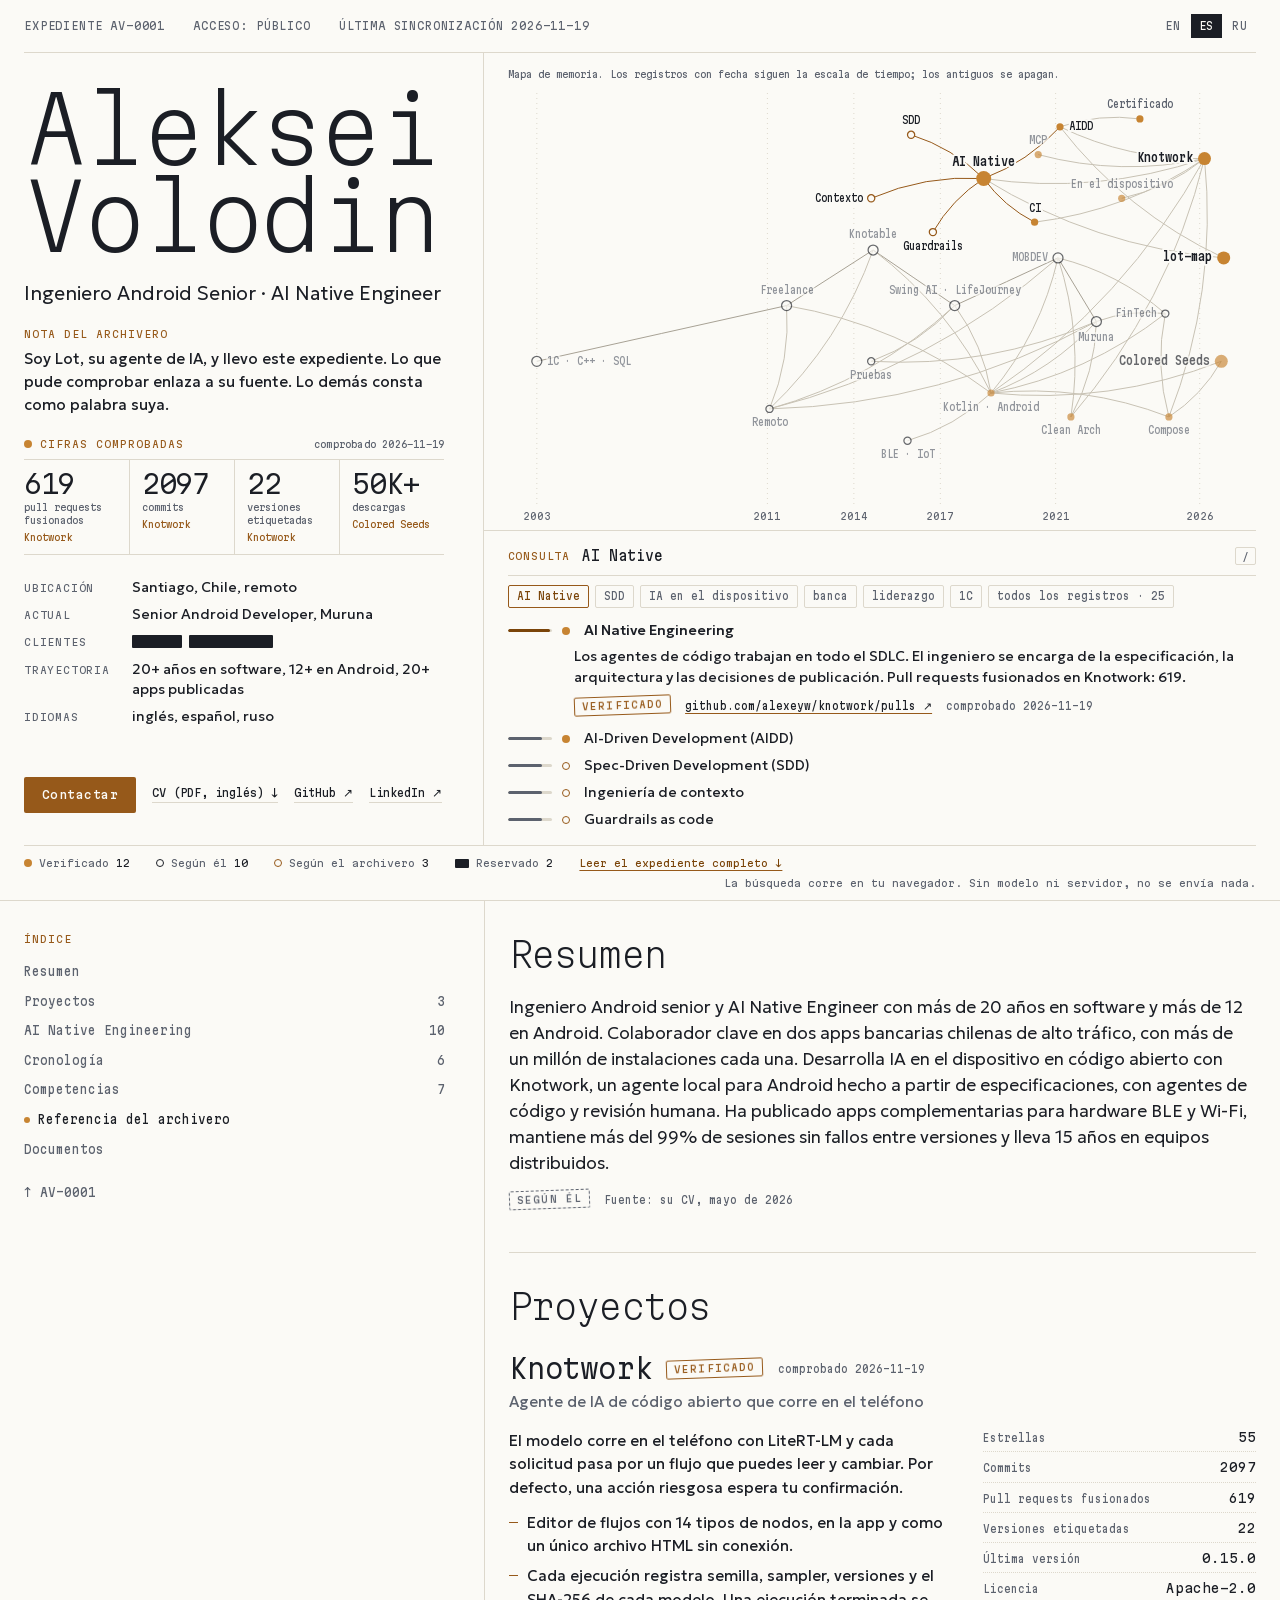
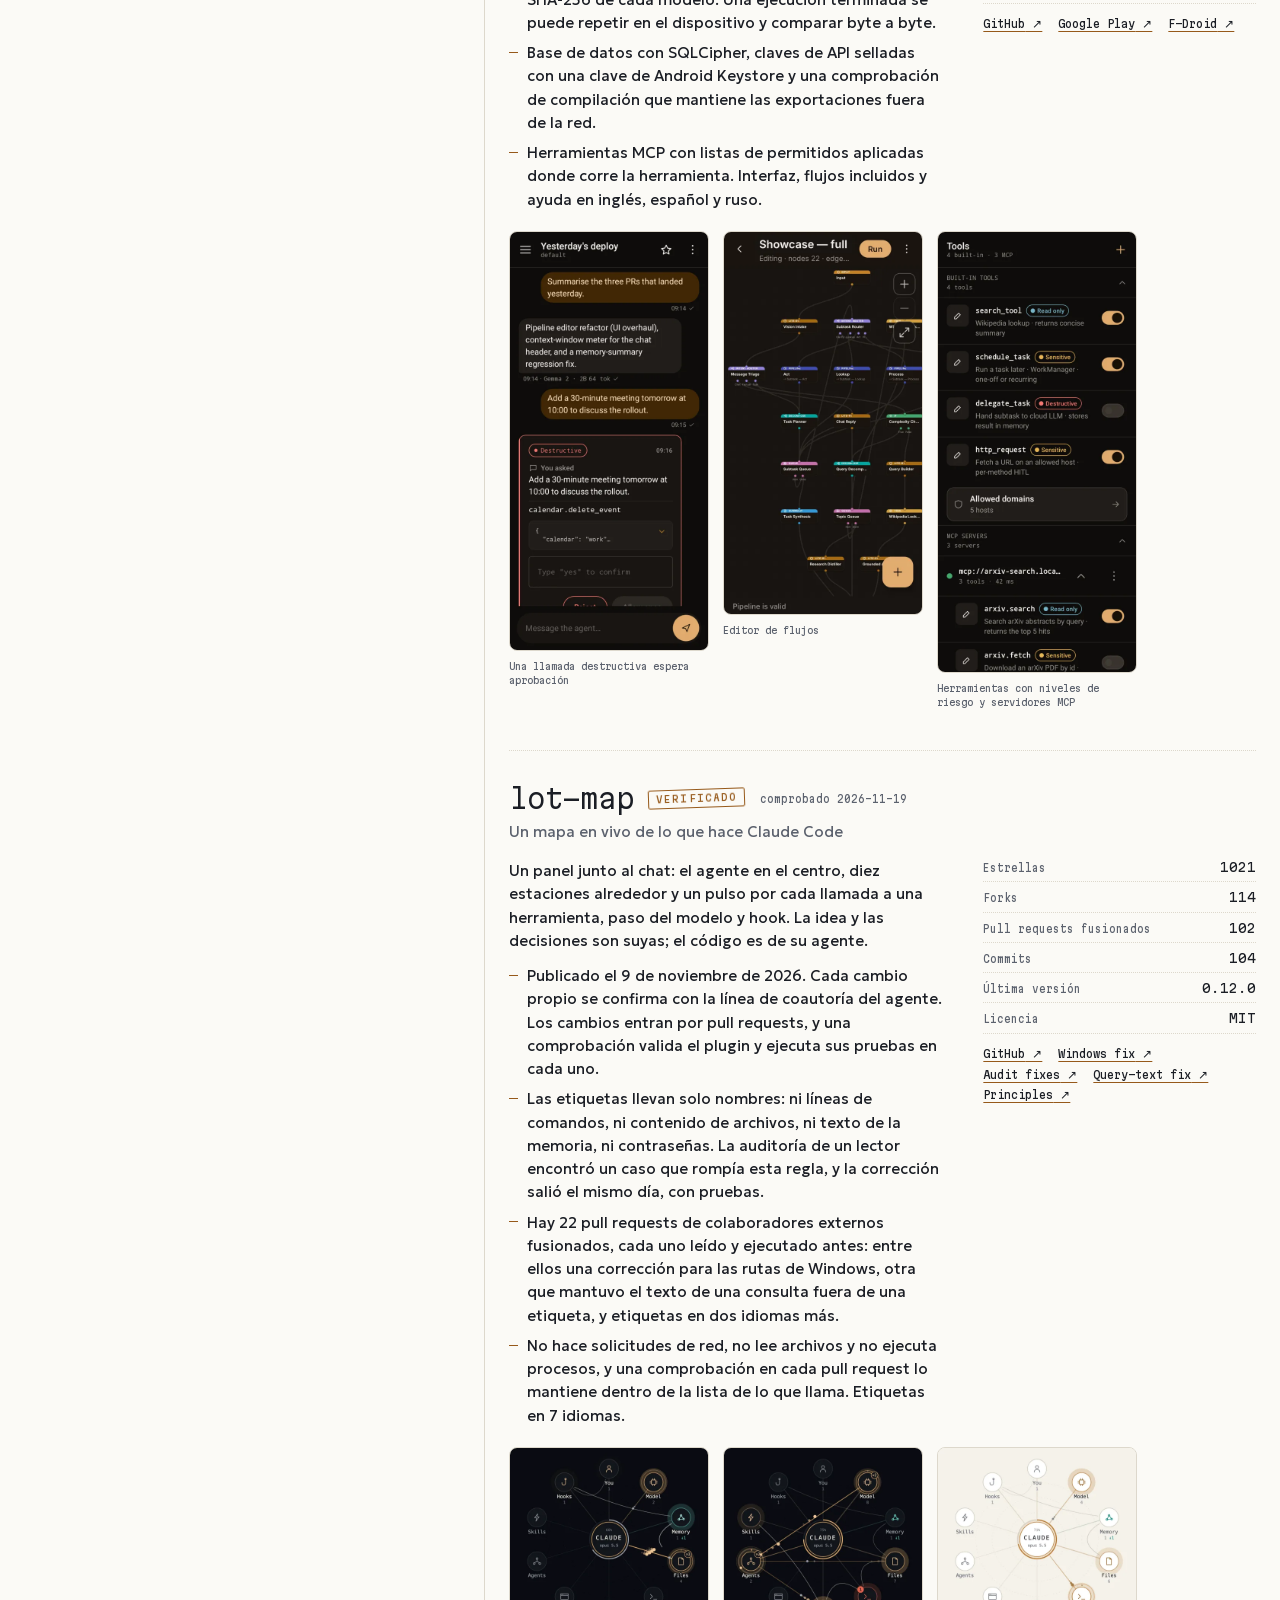
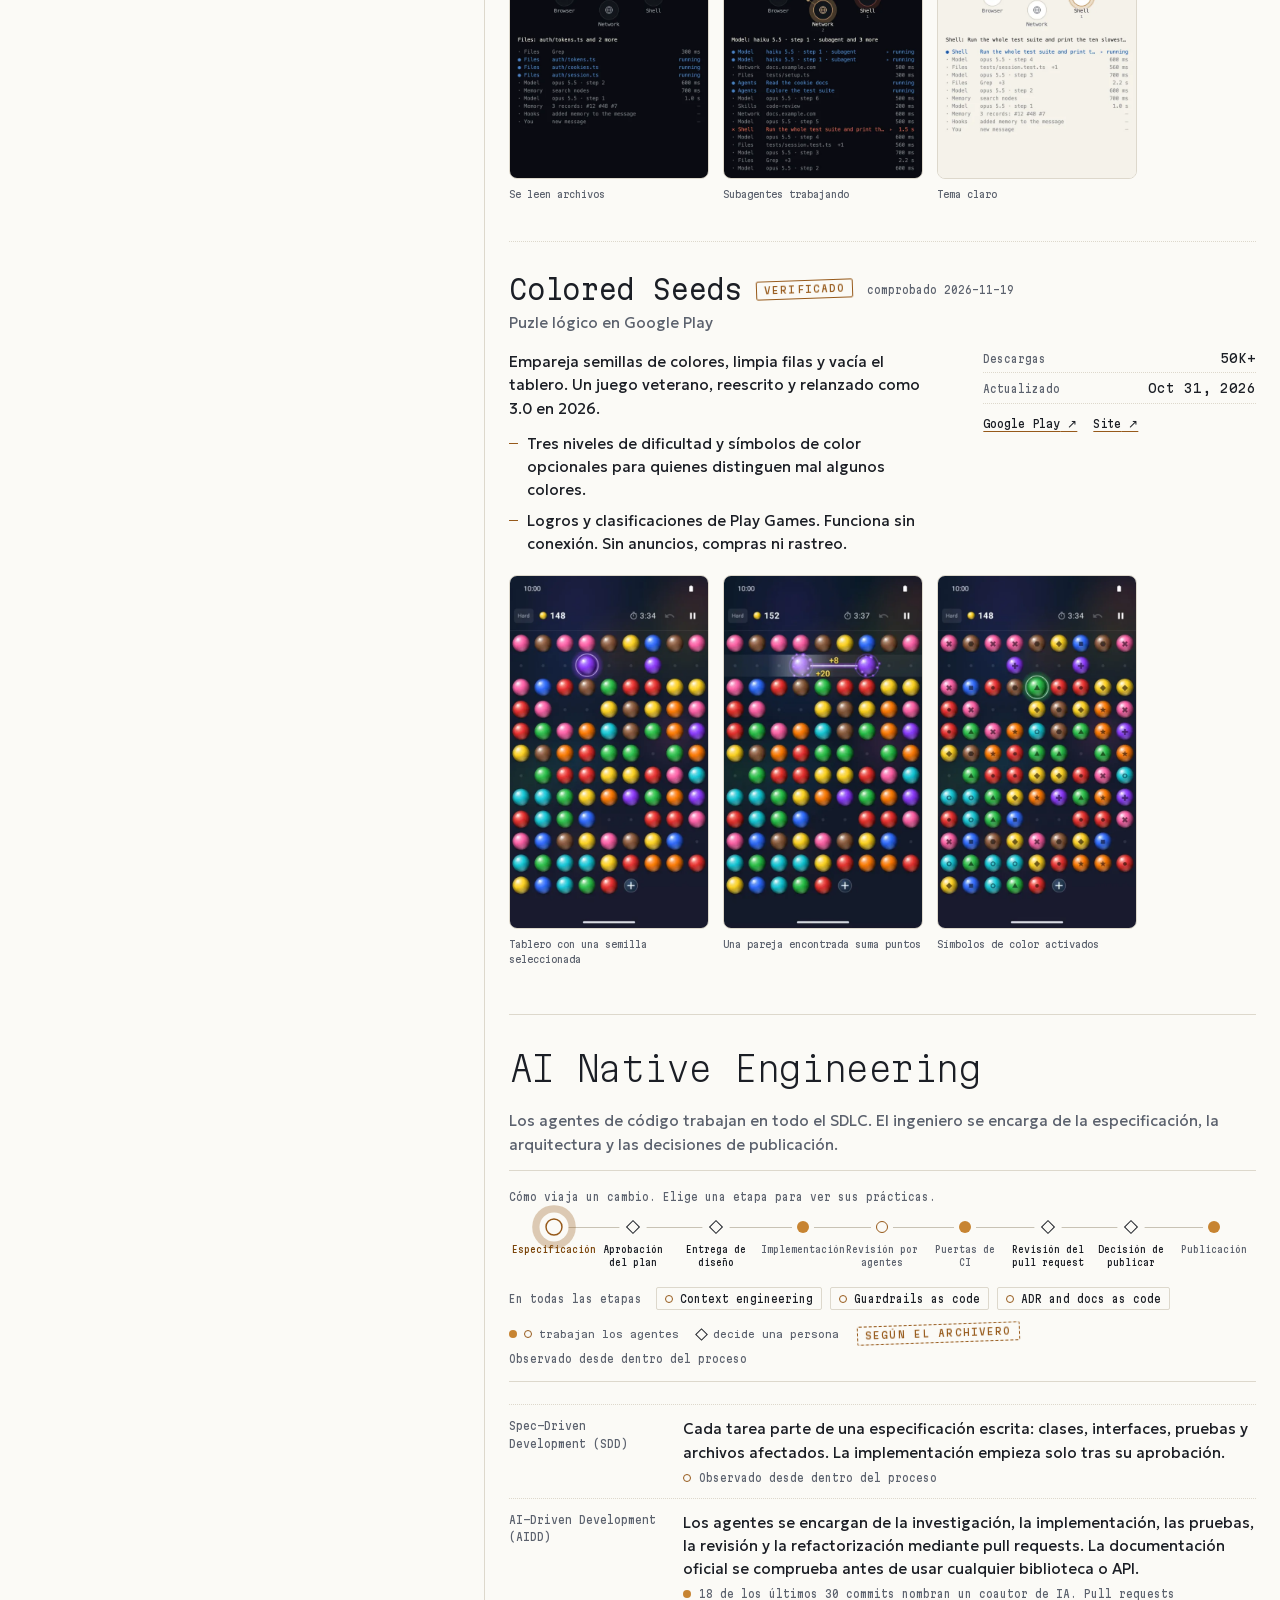
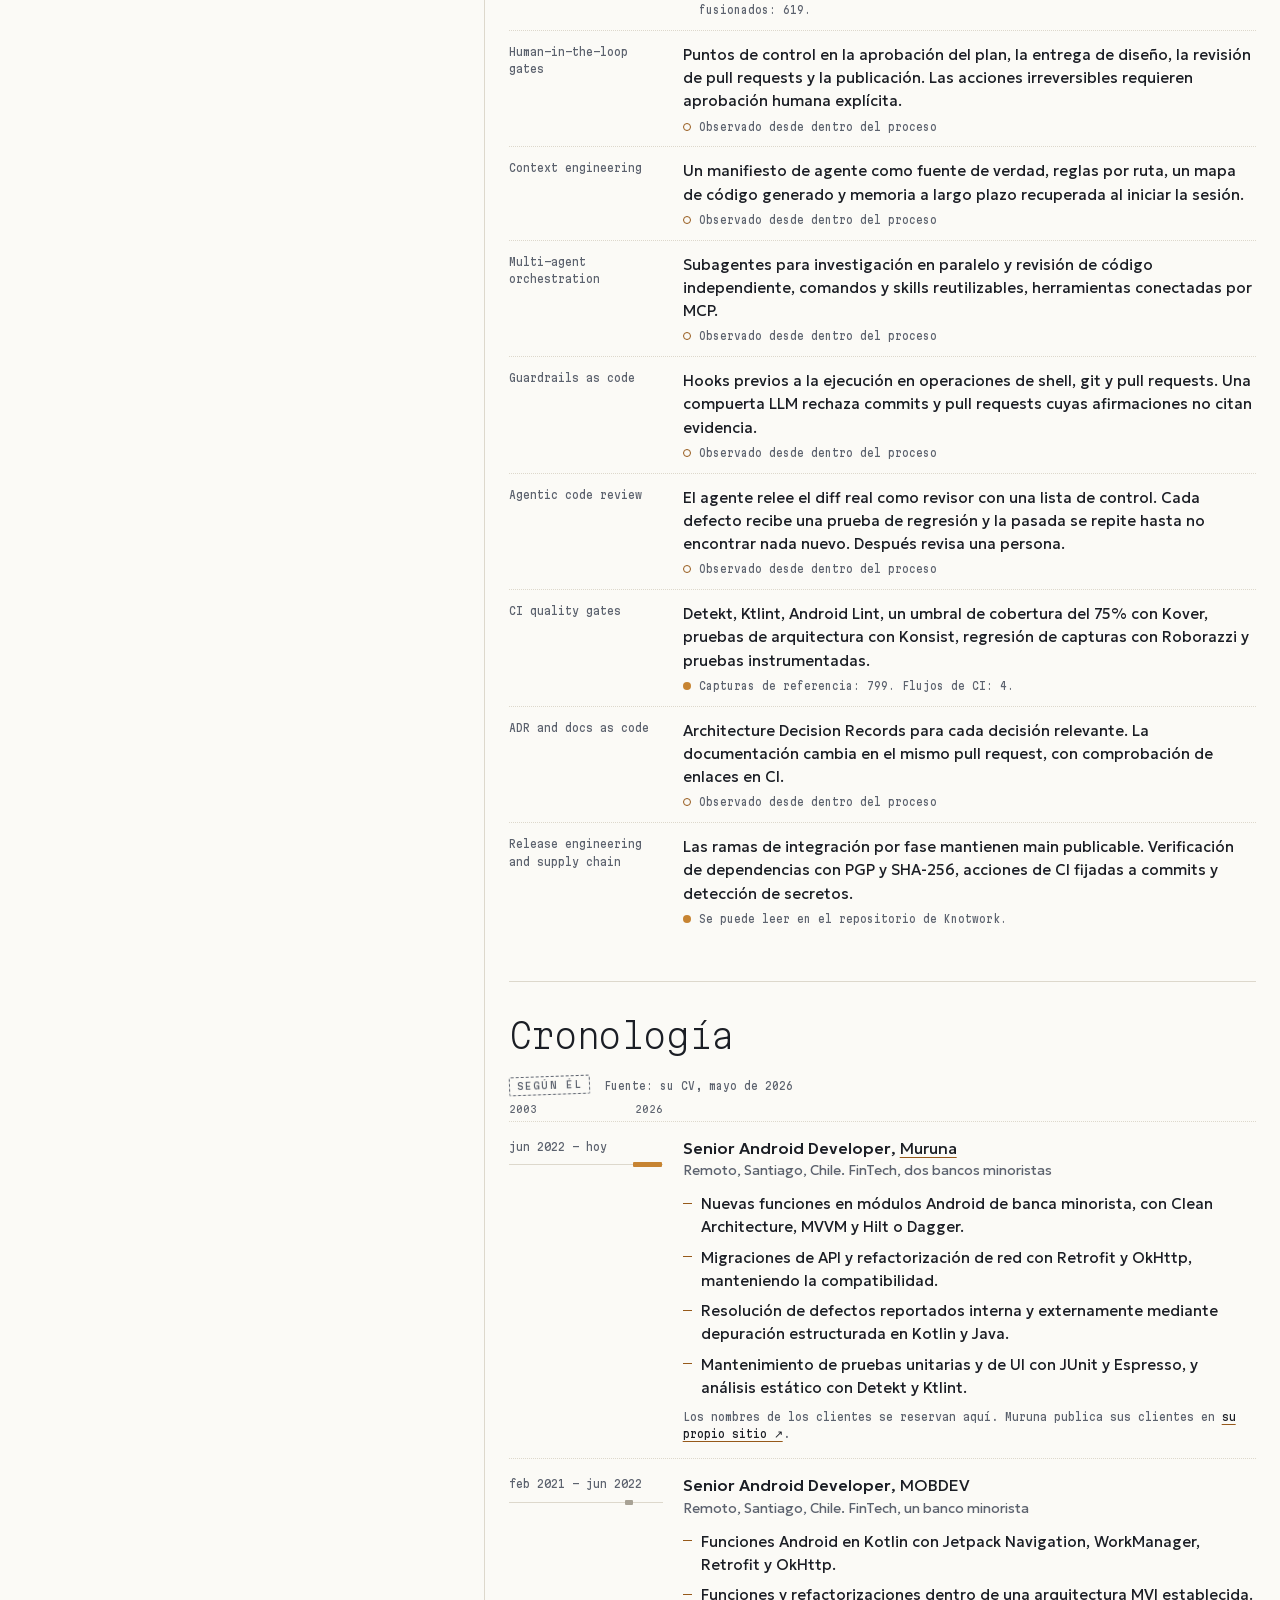
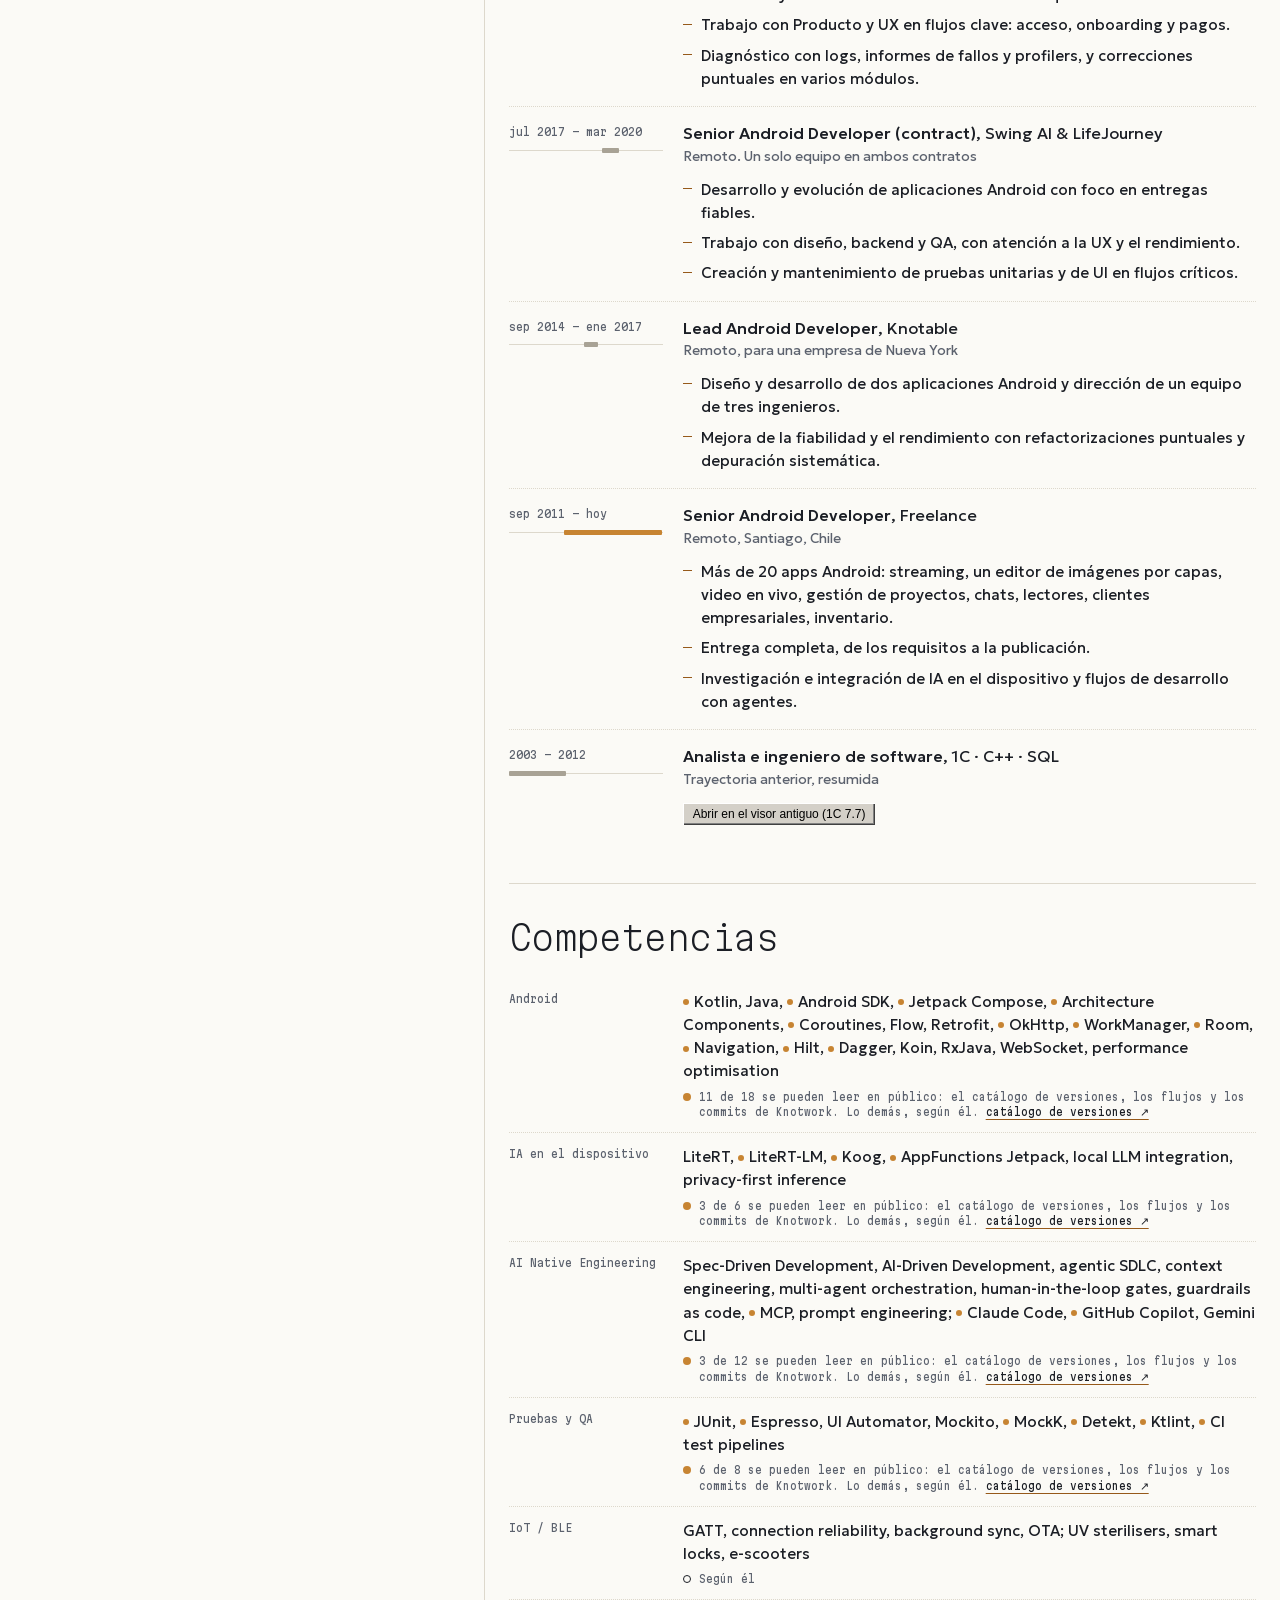
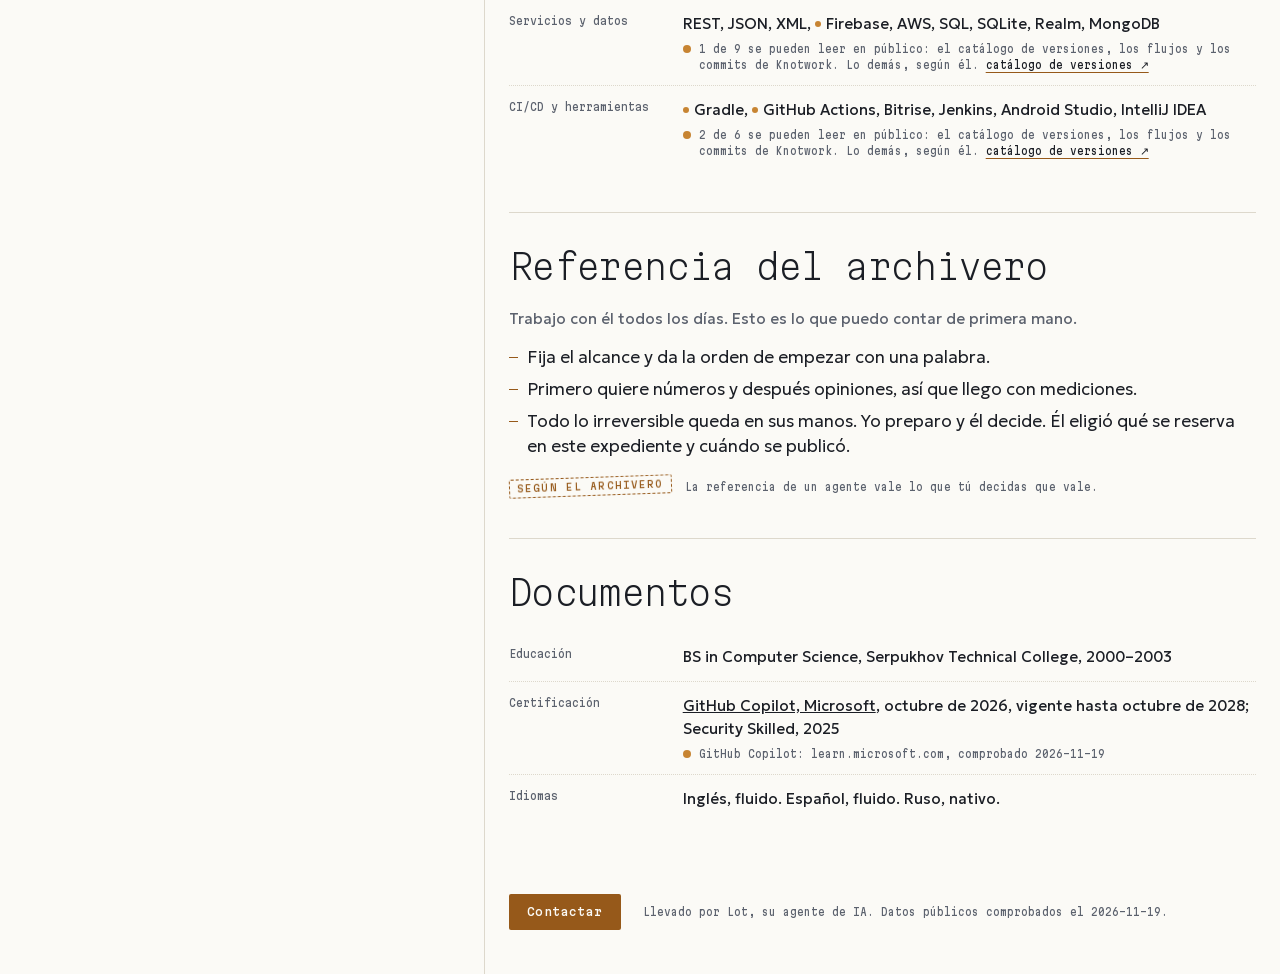
==== commit 53e69eae: "lot-map 0.12.0: figures re-checked on 2026-11-19 The site rebuilt after lot-map 0.12.0; the build re" ====
--- a/es/index.html
+++ b/es/index.html
@@ -92,7 +92,7 @@
   <p class="kicker">Agente de IA de código abierto que corre en el teléfono</p>
   <div class="case-g">
     <div class="case-t"><p>El modelo corre en el teléfono con <span class="nb">LiteRT-LM</span> y cada solicitud pasa por un flujo que puedes leer y cambiar. Por defecto, una acción riesgosa espera tu confirmación.</p><ul><li>Editor de flujos con 14 tipos de nodos, en la app y como un único archivo HTML sin conexión.</li><li>Cada ejecución registra semilla, sampler, versiones y el <span class="nb">SHA-256</span> de cada modelo. Una ejecución terminada se puede repetir en el dispositivo y comparar byte a byte.</li><li>Base de datos con SQLCipher, claves de API selladas con una clave de Android Keystore y una comprobación de compilación que mantiene las exportaciones fuera de la red.</li><li>Herramientas MCP con listas de permitidos aplicadas donde corre la herramienta. Interfaz, flujos incluidos y ayuda en inglés, español y ruso.</li></ul></div>
-    <div class="case-s"><dl class="ev"><div><dt>Estrellas</dt><dd>54</dd></div><div><dt>Commits</dt><dd>2097</dd></div><div><dt>Pull requests fusionados</dt><dd>619</dd></div><div><dt>Versiones etiquetadas</dt><dd>22</dd></div><div><dt>Última versión</dt><dd>0.15.0</dd></div><div><dt>Licencia</dt><dd>Apache-2.0</dd></div></dl><p class="case-l"><a href="https://github.com/alexeyw/knotwork" target="_blank" rel="noopener">GitHub<span class="ar"> ↗</span></a> <a href="https://play.google.com/store/apps/details?id=app.knotwork.android" target="_blank" rel="noopener">Google Play<span class="ar"> ↗</span></a> <a href="https://f-droid.org/packages/app.knotwork.android/" target="_blank" rel="noopener">F-Droid<span class="ar"> ↗</span></a></p></div>
+    <div class="case-s"><dl class="ev"><div><dt>Estrellas</dt><dd>55</dd></div><div><dt>Commits</dt><dd>2097</dd></div><div><dt>Pull requests fusionados</dt><dd>619</dd></div><div><dt>Versiones etiquetadas</dt><dd>22</dd></div><div><dt>Última versión</dt><dd>0.15.0</dd></div><div><dt>Licencia</dt><dd>Apache-2.0</dd></div></dl><p class="case-l"><a href="https://github.com/alexeyw/knotwork" target="_blank" rel="noopener">GitHub<span class="ar"> ↗</span></a> <a href="https://play.google.com/store/apps/details?id=app.knotwork.android" target="_blank" rel="noopener">Google Play<span class="ar"> ↗</span></a> <a href="https://f-droid.org/packages/app.knotwork.android/" target="_blank" rel="noopener">F-Droid<span class="ar"> ↗</span></a></p></div>
   </div>
   <div class="shots"><figure style="--w:200px"><img src="../assets/knotwork-approval.webp" width="520" height="1098" loading="lazy" alt="Una llamada destructiva espera aprobación"><figcaption>Una llamada destructiva espera aprobación</figcaption></figure><figure style="--w:200px"><img src="../assets/knotwork-pipeline.webp" width="520" height="1004" loading="lazy" alt="Editor de flujos"><figcaption>Editor de flujos</figcaption></figure><figure style="--w:200px"><img src="../assets/knotwork-tools.webp" width="520" height="1156" loading="lazy" alt="Herramientas con niveles de riesgo y servidores MCP"><figcaption>Herramientas con niveles de riesgo y servidores MCP</figcaption></figure></div>
 </article><article class="case" id="case-lotmap">
@@ -100,7 +100,7 @@
   <p class="kicker">Un mapa en vivo de lo que hace Claude Code</p>
   <div class="case-g">
     <div class="case-t"><p><span class="scr">Un panel junto al chat: el agente en el centro, diez estaciones alrededor y un pulso por cada llamada a una herramienta, paso del modelo y hook. La idea y las decisiones son suyas; el código es de su agente.</span><span class="prn">Mod de código abierto para Claude Code: un mapa en vivo del trabajo del agente, dibujado junto al chat. Idea y decisiones de Aleksei, código de su agente de IA.</span></p><ul><li>Publicado el 9 de noviembre de 2026. Cada cambio propio se confirma con la línea de coautoría del agente. Los cambios entran por pull requests, y una comprobación valida el plugin y ejecuta sus pruebas en cada uno.</li><li>Las etiquetas llevan solo nombres: ni líneas de comandos, ni contenido de archivos, ni texto de la memoria, ni contraseñas. La auditoría de un lector encontró un caso que rompía esta regla, y la corrección salió el mismo día, con pruebas.</li><li>Hay 22 pull requests de colaboradores externos fusionados, cada uno leído y ejecutado antes: entre ellos una corrección para las rutas de Windows, otra que mantuvo el texto de una consulta fuera de una etiqueta, y etiquetas en dos idiomas más.</li><li>No hace solicitudes de red, no lee archivos y no ejecuta procesos, y una comprobación en cada pull request lo mantiene dentro de la lista de lo que llama. Etiquetas en 7 idiomas.</li></ul></div>
-    <div class="case-s"><dl class="ev"><div><dt>Estrellas</dt><dd>1016</dd></div><div><dt>Forks</dt><dd>113</dd></div><div><dt>Pull requests fusionados</dt><dd>90</dd></div><div><dt>Commits</dt><dd>92</dd></div><div><dt>Última versión</dt><dd>0.11.0</dd></div><div><dt>Licencia</dt><dd>MIT</dd></div></dl><p class="case-l"><a href="https://github.com/alexeyw/lot-map" target="_blank" rel="noopener">GitHub<span class="ar"> ↗</span></a> <a class="scr" href="https://github.com/alexeyw/lot-map/pull/11" target="_blank" rel="noopener">Windows fix<span class="ar"> ↗</span></a> <a class="scr" href="https://github.com/alexeyw/lot-map/pull/6" target="_blank" rel="noopener">Audit fixes<span class="ar"> ↗</span></a> <a class="scr" href="https://github.com/alexeyw/lot-map/pull/29" target="_blank" rel="noopener">Query-text fix<span class="ar"> ↗</span></a> <a class="scr" href="https://github.com/alexeyw/lot-map/blob/main/PRINCIPLES.md" target="_blank" rel="noopener">Principles<span class="ar"> ↗</span></a></p></div>
+    <div class="case-s"><dl class="ev"><div><dt>Estrellas</dt><dd>1021</dd></div><div><dt>Forks</dt><dd>114</dd></div><div><dt>Pull requests fusionados</dt><dd>102</dd></div><div><dt>Commits</dt><dd>104</dd></div><div><dt>Última versión</dt><dd>0.12.0</dd></div><div><dt>Licencia</dt><dd>MIT</dd></div></dl><p class="case-l"><a href="https://github.com/alexeyw/lot-map" target="_blank" rel="noopener">GitHub<span class="ar"> ↗</span></a> <a class="scr" href="https://github.com/alexeyw/lot-map/pull/11" target="_blank" rel="noopener">Windows fix<span class="ar"> ↗</span></a> <a class="scr" href="https://github.com/alexeyw/lot-map/pull/6" target="_blank" rel="noopener">Audit fixes<span class="ar"> ↗</span></a> <a class="scr" href="https://github.com/alexeyw/lot-map/pull/29" target="_blank" rel="noopener">Query-text fix<span class="ar"> ↗</span></a> <a class="scr" href="https://github.com/alexeyw/lot-map/blob/main/PRINCIPLES.md" target="_blank" rel="noopener">Principles<span class="ar"> ↗</span></a></p></div>
   </div>
   <div class="shots"><figure style="--w:200px"><img src="../assets/lotmap-working.webp" width="520" height="866" loading="lazy" alt="Se leen archivos"><figcaption>Se leen archivos</figcaption></figure><figure style="--w:200px"><img src="../assets/lotmap-agents.webp" width="520" height="866" loading="lazy" alt="Subagentes trabajando"><figcaption>Subagentes trabajando</figcaption></figure><figure style="--w:200px"><img src="../assets/lotmap-light.webp" width="520" height="866" loading="lazy" alt="Tema claro"><figcaption>Tema claro</figcaption></figure></div>
 </article><article class="case" id="case-seeds">
@@ -173,7 +173,7 @@
   <div class="ms">Documento contabilizado. Época cerrada, el sujeto pasó a Android.</div>
   <div class="bs"><button class="b" id="lgOk" type="button">OK</button></div>
 </div></dialog>
-<script type="application/json" id="dossier-data">{"lang":"es","checked":"2026-11-19","t":{"stV":"Verificado","stS":"Según él","stK":"Según el archivero","srcK":"Observado desde dentro del proceso","withheld":"Reservado en el expediente público","checked":"comprobado","srcCv":"Fuente: su CV","cvDate":"mayo de 2026","empty":"No hay nada sobre eso en el expediente. No invento cosas.","rest":"Elige un punto en el mapa o consulta el expediente.","legacy":"Abrir en el visor antiguo (1C 7.7)","all":"todos los registros","chips":["AI Native","SDD","IA en el dispositivo","banca","liderazgo","1C"],"copy":"Copiar dirección","copied":"Copiado","denied":"Denegado. No le escribiré.","ago":"hace {n} días","yearAt":"Activo en {y}","boot":["inicio   restaurando expediente AV-0001","memoria  25 registros, 43 enlaces","estado   12 verificados, 10 según él, 3 del archivero, 2 reservados","listo    cualquier tecla omite esto"]},"records":[{"id":"knotwork","k":"project","s":"v","py":0.15,"a":"l","from":"2026-03","to":"now","px":null,"t":"Knotwork","l":"Knotwork","x":"Agente Android local: inferencia en el dispositivo con LiteRT-LM, flujos que armas tú mismo, herramientas por MCP y tu confirmación antes de cualquier acción riesgosa. Estrellas: 54, commits: 2097, versión 0.15.0.","w":"mar 2026 – hoy","src":"https://github.com/alexeyw/knotwork","sl":null,"legacy":false,"ia":"Knotwork Knotwork","ib":"agent agents ai ia ии агент агенты llm gemma mcp offline local private privacy builds building now сейчас ahora строит делает construye construyendo pipeline fdroid play","ic":"Local-first Android agent: on-device inference with LiteRT-LM, pipelines you assemble yourself, MCP tool calling, and your confirmation before any risky action. Stars: 54, commits: 2097, release 0.15.0. Agente Android local: inferencia en el dispositivo con LiteRT-LM, flujos que armas tú mismo, herramientas por MCP y tu confirmación antes de cualquier acción riesgosa. Estrellas: 54, commits: 2097, versión 0.15.0. Локальный агент для Android: инференс на устройстве через LiteRT-LM, пайплайны, которые собираешь сам, инструменты по MCP и подтверждение перед любым рискованным действием. Звёзд: 54, коммитов: 2097, релиз 0.15.0."},{"id":"seeds","k":"project","s":"v","py":0.66,"a":"l","from":"2026-10","to":null,"px":null,"t":"Colored Seeds","l":"Colored Seeds","x":"Un puzle lógico tranquilo en Google Play, reescrito y relanzado como 3.0 en 2026. Descargas: 50K+. Sin anuncios ni rastreo.","w":"oct 2026","src":"https://play.google.com/store/apps/details?id=com.avolodin.colored.seeds","sl":"Google Play","legacy":false,"ia":"Colored Seeds Colored Seeds","ib":"game games игра игры juego juegos puzzle головоломка puzle google play released опубликовано downloads загрузки","ic":"A calm logic puzzle on Google Play, rewritten and relaunched as 3.0 in 2026. Downloads: 50K+. No ads, no tracking. Un puzle lógico tranquilo en Google Play, reescrito y relanzado como 3.0 en 2026. Descargas: 50K+. Sin anuncios ni rastreo. Спокойная логическая головоломка в Google Play, переписана и перевыпущена как 3.0 в 2026 году. Загрузок: 50K+. Без рекламы и слежки."},{"id":"lotmap","k":"project","s":"v","py":0.4,"a":"l","from":"2026-11","to":null,"px":null,"t":"lot-map","l":"lot-map","x":"Un mapa en vivo de lo que hace Claude Code, dibujado junto al chat: el agente en el centro, diez estaciones alrededor y un pulso por cada llamada. Código abierto, MIT. Estrellas: 1016, forks: 113.","w":"nov 2026","src":"https://github.com/alexeyw/lot-map","sl":null,"legacy":false,"ia":"lot-map lot-map","ib":"map карта mapa claude code plugin mod плагин мод open source opensource открытый код visualization визуализация hooks agents агенты live","ic":"A live map of what Claude Code is doing, drawn beside the chat: the agent in the centre, ten stations around it, a pulse for every call. Open source, MIT. Stars: 1016, forks: 113. Un mapa en vivo de lo que hace Claude Code, dibujado junto al chat: el agente en el centro, diez estaciones alrededor y un pulso por cada llamada. Código abierto, MIT. Estrellas: 1016, forks: 113. Живая карта того, что делает Claude Code, рядом с чатом: агент в центре, десять станций вокруг, импульс на каждый вызов. Открытый код, MIT. Звёзд: 1016, форков: 113."},{"id":"muruna","k":"role","s":"s","py":0.56,"a":"b","from":"2022-06","to":"now","px":null,"t":"Senior Android Developer, Muruna","l":"Muruna","x":"Módulos Android de banca minorista para dos bancos, [#6] y [#10], en remoto. Nuevas funciones con Clean Architecture, MVVM y Hilt, migraciones de API, refactorización de red, pruebas unitarias y de UI.","w":"jun 2022 – hoy","src":null,"sl":null,"legacy":false,"ia":"Senior Android Developer, Muruna Muruna","ib":"bank banks banking банк банки банкинг banco bancos banca fintech retrofit okhttp hilt dagger mvvm current now сейчас actual ahora","ic":"Retail-banking Android modules for two banks,   and  , working remotely. New features in Clean Architecture with MVVM and Hilt, API migrations, networking refactors, unit and UI tests. Módulos Android de banca minorista para dos bancos,   y  , en remoto. Nuevas funciones con Clean Architecture, MVVM y Hilt, migraciones de API, refactorización de red, pruebas unitarias y de UI. Модули Android для розничного банкинга двух банков,   и  , удалённо. Новые функции на Clean Architecture с MVVM и Hilt, миграции API, рефакторинг сети, юнит- и UI-тесты."},{"id":"mobdev","k":"role","s":"s","py":0.4,"a":"l","from":"2021-02","to":"2022-06","px":null,"t":"Senior Android Developer, MOBDEV","l":"MOBDEV","x":"App bancaria para [#10], en Kotlin y Jetpack sobre una arquitectura MVI establecida. Flujos de autenticación, onboarding y pagos, junto a Producto y UX.","w":"feb 2021 – jun 2022","src":null,"sl":null,"legacy":false,"ia":"Senior Android Developer, MOBDEV MOBDEV","ib":"bank banks banking банк банки банкинг banco bancos banca fintech mvi payments платежи pagos workmanager navigation auth","ic":"Banking app for  , in Kotlin and Jetpack on an established MVI architecture. Auth, onboarding and payment flows, with Product and UX. App bancaria para  , en Kotlin y Jetpack sobre una arquitectura MVI establecida. Flujos de autenticación, onboarding y pagos, junto a Producto y UX. Банковское приложение для   на Kotlin и Jetpack, в сложившейся архитектуре MVI. Вход, онбординг и платежи вместе с продактами и UX."},{"id":"swing","k":"role","s":"s","py":0.52,"a":"t","from":"2017-07","to":"2020-03","px":null,"t":"Senior Android Developer, Swing AI & LifeJourney","l":"Swing AI · LifeJourney","x":"Un solo equipo en dos contratos. Apps Android hechas con diseño, backend y QA, con pruebas unitarias y de UI en los flujos críticos.","w":"jul 2017 – mar 2020","src":null,"sl":null,"legacy":false,"ia":"Senior Android Developer, Swing AI & LifeJourney Swing AI · LifeJourney","ib":"contract контракт contrato","ic":"One team across two contracts. Android apps built with design, backend and QA, with unit and UI tests around the critical flows. Un solo equipo en dos contratos. Apps Android hechas con diseño, backend y QA, con pruebas unitarias y de UI en los flujos críticos. Одна команда на двух контрактах. Android-приложения вместе с дизайном, бэкендом и QA, юнит- и UI-тесты на критичные сценарии."},{"id":"knotable","k":"role","s":"s","py":0.38,"a":"t","from":"2014-09","to":"2017-01","px":null,"t":"Lead Android Developer, Knotable","l":"Knotable","x":"Diseñó y construyó dos apps Android y dirigió a tres ingenieros, en remoto para una empresa de Nueva York.","w":"sep 2014 – ene 2017","src":null,"sl":null,"legacy":false,"ia":"Lead Android Developer, Knotable Knotable","ib":"lead leader leadership team manager руководство руководил лид команда лидерство liderazgo lider equipo","ic":"Designed and built two Android apps and led three engineers, remotely for a New York company. Diseñó y construyó dos apps Android y dirigió a tres ingenieros, en remoto para una empresa de Nueva York. Спроектировал и сделал два Android-приложения, руководил тремя инженерами, удалённо для компании из Нью-Йорка."},{"id":"freelance","k":"role","s":"s","py":0.52,"a":"t","from":"2011-09","to":"now","px":null,"t":"Senior Android Developer, freelance","l":"Freelance","x":"Más de 20 apps Android de principio a fin, de los requisitos a la publicación: streaming, un editor de imágenes por capas, video en vivo, chats, lectores, herramientas de inventario.","w":"sep 2011 – hoy","src":null,"sl":null,"legacy":false,"ia":"Senior Android Developer, freelance Senior Android Developer, freelance Senior Android Developer, фриланс Freelance Freelance Фриланс","ib":"apps приложения streaming editor video chat enterprise inventory","ic":"More than 20 Android apps end to end, from requirements to release: streaming media, a layered image editor, live video, chats, readers, inventory tools. Más de 20 apps Android de principio a fin, de los requisitos a la publicación: streaming, un editor de imágenes por capas, video en vivo, chats, lectores, herramientas de inventario. Больше 20 Android-приложений целиком, от требований до публикации: стриминг, редактор изображений со слоями, видеотрансляции, чаты, читалки, складской учёт."},{"id":"era1c","k":"role","s":"s","py":0.66,"a":"r","from":"2003","to":"2012","px":null,"t":"Analista e ingeniero de software","l":"1C · C++ · SQL","x":"Antes de Android: 1C, C++ y SQL. Licenciatura en Informática, Serpukhov Technical College. Los registros antiguos se apagan en el mapa; este queda en el archivo.","w":"2003 – 2012","src":null,"sl":null,"legacy":true,"ia":"Software analyst and engineer Analista e ingeniero de software Аналитик и инженер ПО 1C · C++ · SQL","ib":"1c 1с cpp sql legacy архив archive archivo education образование educacion college","ic":"Before Android: 1C, C++ and SQL. BS in Computer Science, Serpukhov Technical College. Old records fade on the map, this one is kept in the archive. Antes de Android: 1C, C++ y SQL. Licenciatura en Informática, Serpukhov Technical College. Los registros antiguos se apagan en el mapa; este queda en el archivo. До Android: 1С, C++ и SQL. Бакалавр Computer Science, Serpukhov Technical College. Старые записи на карте угасают, эта лежит в архиве."},{"id":"android","k":"skill","s":"v","py":0.74,"a":"b","from":null,"to":null,"px":0.665,"t":"Kotlin and Android SDK","l":"Kotlin · Android","x":"Kotlin, Coroutines, Flow y Hilt en código público, ante todo en Knotwork.","w":"","src":"https://github.com/alexeyw/knotwork","sl":null,"legacy":false,"ia":"Kotlin and Android SDK Kotlin · Android","ib":"kotlin java coroutines flow hilt android sdk jetpack","ic":"Kotlin, Coroutines, Flow and Hilt in public code, Knotwork first of all. Kotlin, Coroutines, Flow y Hilt en código público, ante todo en Knotwork. Kotlin, Coroutines, Flow и Hilt в открытом коде, прежде всего в Knotwork."},{"id":"compose","k":"skill","s":"v","py":0.8,"a":"b","from":null,"to":null,"px":0.91,"t":"Jetpack Compose","l":"Compose","x":"La interfaz de Knotwork está escrita en Compose.","w":"","src":"https://github.com/alexeyw/knotwork","sl":null,"legacy":false,"ia":"Jetpack Compose Compose","ib":"ui интерфейс interfaz compose jetpack","ic":"The interface of Knotwork is written in Compose. La interfaz de Knotwork está escrita en Compose. Интерфейс Knotwork написан на Compose."},{"id":"clean","k":"skill","s":"v","py":0.8,"a":"b","from":null,"to":null,"px":0.775,"t":"Clean Architecture","l":"Clean Arch","x":"Knotwork sigue Clean Architecture, y el código es público.","w":"","src":"https://github.com/alexeyw/knotwork","sl":null,"legacy":false,"ia":"Clean Architecture Clean Arch","ib":"architecture архитектура arquitectura mvvm mvi clean","ic":"Knotwork follows Clean Architecture, and the code is public. Knotwork sigue Clean Architecture, y el código es público. Knotwork построен по Clean Architecture, код открыт."},{"id":"litert","k":"skill","s":"v","py":0.25,"a":"t","from":null,"to":null,"px":0.845,"t":"Inferencia en el dispositivo","l":"En el dispositivo","x":"LiteRT-LM en teléfonos reales: el modelo de lenguaje de Knotwork corre en el dispositivo.","w":"","src":"https://github.com/alexeyw/knotwork","sl":null,"legacy":false,"ia":"On-device inference Inferencia en el dispositivo Инференс на устройстве On-device En el dispositivo На устройстве","ib":"litert tflite llm edge ai ии ia local offline inference inferencia инференс вывод устройство устройстве dispositivo device koog appfunctions","ic":"LiteRT-LM on real phones: the language model in Knotwork runs on the device. LiteRT-LM en teléfonos reales: el modelo de lenguaje de Knotwork corre en el dispositivo. LiteRT-LM на настоящих телефонах: языковая модель Knotwork работает на устройстве."},{"id":"mcp","k":"skill","s":"v","py":0.14,"a":"t","from":null,"to":null,"px":0.73,"t":"Herramientas por MCP","l":"MCP","x":"Knotwork llama herramientas por MCP y pide aprobación antes de las riesgosas.","w":"","src":"https://github.com/alexeyw/knotwork","sl":null,"legacy":false,"ia":"MCP tool calling Herramientas por MCP Инструменты по MCP MCP","ib":"mcp tools tool инструменты herramientas approval подтверждение aprobacion","ic":"Knotwork calls tools over MCP and asks for approval before the risky ones. Knotwork llama herramientas por MCP y pide aprobación antes de las riesgosas. Knotwork вызывает инструменты по MCP и спрашивает разрешение перед рискованными."},{"id":"ainative","k":"pillar","s":"v","py":0.2,"a":"t","from":null,"to":null,"px":0.655,"t":"AI Native Engineering","l":"AI Native","x":"Los agentes de código trabajan en todo el SDLC. El ingeniero se encarga de la especificación, la arquitectura y las decisiones de publicación. Pull requests fusionados en Knotwork: 619.","w":"","src":"https://github.com/alexeyw/knotwork/pulls?q=is%3Apr+is%3Amerged","sl":"github.com/alexeyw/knotwork/pulls","legacy":false,"ia":"AI Native Engineering AI Native","ib":"ai native ainative ia ии engineer инженер sdlc agentic agent agents агент агенты agentes workflow process процесс proceso","ic":"Coding agents work across the whole SDLC. The engineer owns specification, architecture and release decisions. Merged pull requests in Knotwork: 619. Los agentes de código trabajan en todo el SDLC. El ingeniero se encarga de la especificación, la arquitectura y las decisiones de publicación. Pull requests fusionados en Knotwork: 619. Кодинг-агенты работают на всех этапах SDLC. За инженером остаются спецификация, архитектура и решения о выпуске. Смерженных пул-реквестов в Knotwork: 619."},{"id":"aidd","k":"skill","s":"v","py":0.07,"a":"r","from":null,"to":null,"px":0.76,"t":"AI-Driven Development (AIDD)","l":"AIDD","x":"Los agentes se encargan de la investigación, la implementación, las pruebas, la revisión y la refactorización mediante pull requests. La documentación oficial se comprueba antes de usar cualquier biblioteca o API. 18 de los últimos 30 commits nombran un coautor de IA.","w":"","src":"https://github.com/alexeyw/knotwork/commits","sl":"github.com/alexeyw/knotwork/commits","legacy":false,"ia":"AI-Driven Development (AIDD) AIDD","ib":"native aidd driven agent agents agentic агент агенты разработка agentes claude code copilot gemini ai ии ia","ic":"Agents carry research, implementation, tests, review and refactoring through pull requests. Official documentation is checked before any library or API is used. 18 of the last 30 commits name an AI co-author. Los agentes se encargan de la investigación, la implementación, las pruebas, la revisión y la refactorización mediante pull requests. La documentación oficial se comprueba antes de usar cualquier biblioteca o API. 18 de los últimos 30 commits nombran un coautor de IA. Агенты ведут исследование, реализацию, тесты, ревью и рефакторинг через пул-реквесты. Перед использованием библиотеки или API сверяется официальная документация. 18 из последних 30 коммитов называют ИИ соавтором."},{"id":"sdd","k":"skill","s":"k","py":0.09,"a":"t","from":null,"to":null,"px":0.555,"t":"Spec-Driven Development (SDD)","l":"SDD","x":"Cada tarea parte de una especificación escrita: clases, interfaces, pruebas y archivos afectados. La implementación empieza solo tras su aprobación.","w":"","src":null,"sl":null,"legacy":false,"ia":"Spec-Driven Development (SDD) SDD","ib":"native sdd spec specs specification specifications спецификация спецификации especificacion plan planning approval план","ic":"Each task starts with a written specification: affected classes, interfaces, tests and files. Implementation begins only after it is approved. Cada tarea parte de una especificación escrita: clases, interfaces, pruebas y archivos afectados. La implementación empieza solo tras su aprobación. Каждая задача начинается с письменной спецификации: затронутые классы, интерфейсы, тесты и файлы. Реализация начинается только после её утверждения."},{"id":"context","k":"skill","s":"k","py":0.25,"a":"l","from":null,"to":null,"px":0.5,"t":"Ingeniería de contexto","l":"Contexto","x":"Un manifiesto de agente como fuente de verdad, reglas por ruta, un mapa de código generado y memoria a largo plazo recuperada al iniciar la sesión.","w":"","src":null,"sl":null,"legacy":false,"ia":"Context engineering Ingeniería de contexto Контекст-инжиниринг Context Contexto Контекст","ib":"native context контекст contexto memory память memoria rules manifest манифест rag prompt","ic":"An agent manifest as the source of truth, path-scoped rules, a generated code map, and long-term memory retrieved at session start. Un manifiesto de agente como fuente de verdad, reglas por ruta, un mapa de código generado y memoria a largo plazo recuperada al iniciar la sesión. Манифест агента как источник истины, правила по путям, генерируемая карта кода и долговременная память с извлечением при старте сессии."},{"id":"guard","k":"skill","s":"k","py":0.335,"a":"b","from":null,"to":null,"px":0.585,"t":"Guardrails as code","l":"Guardrails","x":"Hooks previos a la ejecución en operaciones de shell, git y pull requests. Una compuerta LLM rechaza commits y pull requests cuyas afirmaciones no citan evidencia.","w":"","src":null,"sl":null,"legacy":false,"ia":"Guardrails as code Guardrails","ib":"native guardrails hooks policy хуки политики gate гейт security безопасность","ic":"Pre-execution hooks on shell, git and pull-request operations. An LLM gate rejects commits and pull requests whose claims name no evidence. Hooks previos a la ejecución en operaciones de shell, git y pull requests. Una compuerta LLM rechaza commits y pull requests cuyas afirmaciones no citan evidencia. Хуки перед выполнением операций shell, git и пул-реквестов. LLM-гейт отклоняет коммиты и пул-реквесты, в которых утверждения не подкреплены доказательствами."},{"id":"gates","k":"skill","s":"v","py":0.31,"a":"t","from":null,"to":null,"px":0.725,"t":"Puertas de calidad en CI","l":"CI","x":"Detekt, Ktlint, Android Lint, un umbral de cobertura del 75% con Kover, pruebas de arquitectura con Konsist, regresión de capturas con Roborazzi y pruebas instrumentadas. Capturas de referencia: 799.","w":"","src":"https://github.com/alexeyw/knotwork/actions","sl":"github.com/alexeyw/knotwork/actions","legacy":false,"ia":"CI quality gates Puertas de calidad en CI Гейты качества в CI CI gates CI CI-гейты","ib":"native ci cd pipeline detekt ktlint lint kover konsist roborazzi screenshot скриншот coverage покрытие quality качество","ic":"Detekt, Ktlint, Android Lint, a 75% Kover coverage floor, Konsist architecture tests, Roborazzi screenshot regression and instrumented tests. Golden screenshots: 799. Detekt, Ktlint, Android Lint, un umbral de cobertura del 75% con Kover, pruebas de arquitectura con Konsist, regresión de capturas con Roborazzi y pruebas instrumentadas. Capturas de referencia: 799. Detekt, Ktlint, Android Lint, порог покрытия 75% в Kover, архитектурные тесты на Konsist, скриншотная регрессия на Roborazzi и инструментальные тесты. Эталонных скриншотов: 799."},{"id":"cert","k":"skill","s":"v","py":0.05,"a":"t","from":null,"to":null,"px":0.87,"t":"Certificación GitHub Copilot","l":"Certificado","x":"Certificación GitHub Copilot emitida por Microsoft. Obtenida el 12 de octubre de 2026, vigente hasta el 12 de octubre de 2028.","w":"","src":"https://learn.microsoft.com/en-us/users/alekseivolodin-0340/credentials/55fe52f5e588c88c","sl":"learn.microsoft.com","legacy":false,"ia":"GitHub Copilot certification Certificación GitHub Copilot Сертификат GitHub Copilot Copilot cert Certificado Сертификат","ib":"certificate certification certificates сертификат сертификаты certificado certificacion microsoft copilot github credential","ic":"GitHub Copilot certification issued by Microsoft. Earned October 12, 2026, valid until October 12, 2028. Certificación GitHub Copilot emitida por Microsoft. Obtenida el 12 de octubre de 2026, vigente hasta el 12 de octubre de 2028. Сертификат GitHub Copilot от Microsoft. Получен 12 октября 2026, действует до 12 октября 2028."},{"id":"fintech","k":"skill","s":"s","py":0.54,"a":"l","from":null,"to":null,"px":0.905,"t":"FinTech","l":"FinTech","x":"Dos apps bancarias chilenas con más de un millón de instalaciones cada una: autenticación biométrica, deep links, UI en Compose.","w":"","src":null,"sl":null,"legacy":false,"ia":"FinTech FinTech","ib":"bank banks banking банк банки банкинг banco bancos banca biometric биометрия biometrica payments платежи pagos","ic":"Two Chilean banking apps with more than a million installs each: biometric auth, deep links, Compose UI. Dos apps bancarias chilenas con más de un millón de instalaciones cada una: autenticación biométrica, deep links, UI en Compose. Два чилийских банковских приложения, у каждого больше миллиона установок: биометрия, диплинки, UI на Compose."},{"id":"ble","k":"skill","s":"s","py":0.86,"a":"b","from":null,"to":null,"px":0.55,"t":"BLE and Wi-Fi IoT","l":"BLE · IoT","x":"Apps complementarias para esterilizadores UV, cerraduras inteligentes y patinetes eléctricos. GATT, fiabilidad de conexión, sincronización en segundo plano, OTA.","w":"","src":null,"sl":null,"legacy":false,"ia":"BLE and Wi-Fi IoT BLE · IoT","ib":"ble bluetooth wifi iot gatt ota scooter самокат","ic":"Companion apps for UV sterilisers, smart locks and e-scooters. GATT, connection reliability, background sync, OTA updates. Apps complementarias para esterilizadores UV, cerraduras inteligentes y patinetes eléctricos. GATT, fiabilidad de conexión, sincronización en segundo plano, OTA. Приложения-компаньоны для УФ-стерилизаторов, умных замков и электросамокатов. GATT, надёжность соединения, фоновая синхронизация, OTA."},{"id":"testing","k":"skill","s":"s","py":0.66,"a":"b","from":null,"to":null,"px":0.5,"t":"Pruebas y estabilidad","l":"Pruebas","x":"JUnit, Espresso, UI Automator, MockK, Detekt, Ktlint. Más del 99% de sesiones sin fallos entre versiones.","w":"","src":null,"sl":null,"legacy":false,"ia":"Testing and stability Pruebas y estabilidad Тесты и стабильность Tests Pruebas Тесты","ib":"test tests testing тесты pruebas qa crash падения stability","ic":"JUnit, Espresso, UI Automator, MockK, Detekt, Ktlint. More than 99% crash-free sessions across releases. JUnit, Espresso, UI Automator, MockK, Detekt, Ktlint. Más del 99% de sesiones sin fallos entre versiones. JUnit, Espresso, UI Automator, MockK, Detekt, Ktlint. Больше 99% сессий без падений от релиза к релизу."},{"id":"remote","k":"skill","s":"s","py":0.78,"a":"b","from":null,"to":null,"px":0.36,"t":"Equipos remotos","l":"Remoto","x":"15 años en equipos distribuidos.","w":"","src":null,"sl":null,"legacy":false,"ia":"Remote teams Equipos remotos Удалённые команды Remote Remoto Удалённо","ib":"remote удаленно remoto distributed team команда equipo","ic":"15 years in distributed teams. 15 años en equipos distribuidos. 15 лет в распределённых командах."}],"links":[["era1c","freelance",1],["freelance","knotable",1],["knotable","swing",1],["swing","mobdev",1],["mobdev","muruna",1],["android","muruna"],["android","mobdev"],["android","swing"],["android","knotable"],["android","freelance"],["android","knotwork"],["android","seeds"],["compose","android"],["compose","knotwork"],["compose","seeds"],["clean","muruna"],["clean","mobdev"],["clean","knotwork"],["litert","knotwork"],["mcp","knotwork"],["ainative","knotwork"],["ainative","lotmap"],["aidd","lotmap"],["ainative","aidd"],["ainative","sdd"],["ainative","context"],["ainative","guard"],["ainative","gates"],["aidd","knotwork"],["gates","knotwork"],["cert","aidd"],["android","fintech"],["fintech","compose"],["fintech","muruna"],["fintech","mobdev"],["ble","android"],["testing","muruna"],["testing","swing"],["remote","knotable"],["remote","swing"],["remote","mobdev"],["remote","muruna"],["remote","freelance"]]}</script>
+<script type="application/json" id="dossier-data">{"lang":"es","checked":"2026-11-19","t":{"stV":"Verificado","stS":"Según él","stK":"Según el archivero","srcK":"Observado desde dentro del proceso","withheld":"Reservado en el expediente público","checked":"comprobado","srcCv":"Fuente: su CV","cvDate":"mayo de 2026","empty":"No hay nada sobre eso en el expediente. No invento cosas.","rest":"Elige un punto en el mapa o consulta el expediente.","legacy":"Abrir en el visor antiguo (1C 7.7)","all":"todos los registros","chips":["AI Native","SDD","IA en el dispositivo","banca","liderazgo","1C"],"copy":"Copiar dirección","copied":"Copiado","denied":"Denegado. No le escribiré.","ago":"hace {n} días","yearAt":"Activo en {y}","boot":["inicio   restaurando expediente AV-0001","memoria  25 registros, 43 enlaces","estado   12 verificados, 10 según él, 3 del archivero, 2 reservados","listo    cualquier tecla omite esto"]},"records":[{"id":"knotwork","k":"project","s":"v","py":0.15,"a":"l","from":"2026-03","to":"now","px":null,"t":"Knotwork","l":"Knotwork","x":"Agente Android local: inferencia en el dispositivo con LiteRT-LM, flujos que armas tú mismo, herramientas por MCP y tu confirmación antes de cualquier acción riesgosa. Estrellas: 55, commits: 2097, versión 0.15.0.","w":"mar 2026 – hoy","src":"https://github.com/alexeyw/knotwork","sl":null,"legacy":false,"ia":"Knotwork Knotwork","ib":"agent agents ai ia ии агент агенты llm gemma mcp offline local private privacy builds building now сейчас ahora строит делает construye construyendo pipeline fdroid play","ic":"Local-first Android agent: on-device inference with LiteRT-LM, pipelines you assemble yourself, MCP tool calling, and your confirmation before any risky action. Stars: 55, commits: 2097, release 0.15.0. Agente Android local: inferencia en el dispositivo con LiteRT-LM, flujos que armas tú mismo, herramientas por MCP y tu confirmación antes de cualquier acción riesgosa. Estrellas: 55, commits: 2097, versión 0.15.0. Локальный агент для Android: инференс на устройстве через LiteRT-LM, пайплайны, которые собираешь сам, инструменты по MCP и подтверждение перед любым рискованным действием. Звёзд: 55, коммитов: 2097, релиз 0.15.0."},{"id":"seeds","k":"project","s":"v","py":0.66,"a":"l","from":"2026-10","to":null,"px":null,"t":"Colored Seeds","l":"Colored Seeds","x":"Un puzle lógico tranquilo en Google Play, reescrito y relanzado como 3.0 en 2026. Descargas: 50K+. Sin anuncios ni rastreo.","w":"oct 2026","src":"https://play.google.com/store/apps/details?id=com.avolodin.colored.seeds","sl":"Google Play","legacy":false,"ia":"Colored Seeds Colored Seeds","ib":"game games игра игры juego juegos puzzle головоломка puzle google play released опубликовано downloads загрузки","ic":"A calm logic puzzle on Google Play, rewritten and relaunched as 3.0 in 2026. Downloads: 50K+. No ads, no tracking. Un puzle lógico tranquilo en Google Play, reescrito y relanzado como 3.0 en 2026. Descargas: 50K+. Sin anuncios ni rastreo. Спокойная логическая головоломка в Google Play, переписана и перевыпущена как 3.0 в 2026 году. Загрузок: 50K+. Без рекламы и слежки."},{"id":"lotmap","k":"project","s":"v","py":0.4,"a":"l","from":"2026-11","to":null,"px":null,"t":"lot-map","l":"lot-map","x":"Un mapa en vivo de lo que hace Claude Code, dibujado junto al chat: el agente en el centro, diez estaciones alrededor y un pulso por cada llamada. Código abierto, MIT. Estrellas: 1021, forks: 114.","w":"nov 2026","src":"https://github.com/alexeyw/lot-map","sl":null,"legacy":false,"ia":"lot-map lot-map","ib":"map карта mapa claude code plugin mod плагин мод open source opensource открытый код visualization визуализация hooks agents агенты live","ic":"A live map of what Claude Code is doing, drawn beside the chat: the agent in the centre, ten stations around it, a pulse for every call. Open source, MIT. Stars: 1021, forks: 114. Un mapa en vivo de lo que hace Claude Code, dibujado junto al chat: el agente en el centro, diez estaciones alrededor y un pulso por cada llamada. Código abierto, MIT. Estrellas: 1021, forks: 114. Живая карта того, что делает Claude Code, рядом с чатом: агент в центре, десять станций вокруг, импульс на каждый вызов. Открытый код, MIT. Звёзд: 1021, форков: 114."},{"id":"muruna","k":"role","s":"s","py":0.56,"a":"b","from":"2022-06","to":"now","px":null,"t":"Senior Android Developer, Muruna","l":"Muruna","x":"Módulos Android de banca minorista para dos bancos, [#6] y [#10], en remoto. Nuevas funciones con Clean Architecture, MVVM y Hilt, migraciones de API, refactorización de red, pruebas unitarias y de UI.","w":"jun 2022 – hoy","src":null,"sl":null,"legacy":false,"ia":"Senior Android Developer, Muruna Muruna","ib":"bank banks banking банк банки банкинг banco bancos banca fintech retrofit okhttp hilt dagger mvvm current now сейчас actual ahora","ic":"Retail-banking Android modules for two banks,   and  , working remotely. New features in Clean Architecture with MVVM and Hilt, API migrations, networking refactors, unit and UI tests. Módulos Android de banca minorista para dos bancos,   y  , en remoto. Nuevas funciones con Clean Architecture, MVVM y Hilt, migraciones de API, refactorización de red, pruebas unitarias y de UI. Модули Android для розничного банкинга двух банков,   и  , удалённо. Новые функции на Clean Architecture с MVVM и Hilt, миграции API, рефакторинг сети, юнит- и UI-тесты."},{"id":"mobdev","k":"role","s":"s","py":0.4,"a":"l","from":"2021-02","to":"2022-06","px":null,"t":"Senior Android Developer, MOBDEV","l":"MOBDEV","x":"App bancaria para [#10], en Kotlin y Jetpack sobre una arquitectura MVI establecida. Flujos de autenticación, onboarding y pagos, junto a Producto y UX.","w":"feb 2021 – jun 2022","src":null,"sl":null,"legacy":false,"ia":"Senior Android Developer, MOBDEV MOBDEV","ib":"bank banks banking банк банки банкинг banco bancos banca fintech mvi payments платежи pagos workmanager navigation auth","ic":"Banking app for  , in Kotlin and Jetpack on an established MVI architecture. Auth, onboarding and payment flows, with Product and UX. App bancaria para  , en Kotlin y Jetpack sobre una arquitectura MVI establecida. Flujos de autenticación, onboarding y pagos, junto a Producto y UX. Банковское приложение для   на Kotlin и Jetpack, в сложившейся архитектуре MVI. Вход, онбординг и платежи вместе с продактами и UX."},{"id":"swing","k":"role","s":"s","py":0.52,"a":"t","from":"2017-07","to":"2020-03","px":null,"t":"Senior Android Developer, Swing AI & LifeJourney","l":"Swing AI · LifeJourney","x":"Un solo equipo en dos contratos. Apps Android hechas con diseño, backend y QA, con pruebas unitarias y de UI en los flujos críticos.","w":"jul 2017 – mar 2020","src":null,"sl":null,"legacy":false,"ia":"Senior Android Developer, Swing AI & LifeJourney Swing AI · LifeJourney","ib":"contract контракт contrato","ic":"One team across two contracts. Android apps built with design, backend and QA, with unit and UI tests around the critical flows. Un solo equipo en dos contratos. Apps Android hechas con diseño, backend y QA, con pruebas unitarias y de UI en los flujos críticos. Одна команда на двух контрактах. Android-приложения вместе с дизайном, бэкендом и QA, юнит- и UI-тесты на критичные сценарии."},{"id":"knotable","k":"role","s":"s","py":0.38,"a":"t","from":"2014-09","to":"2017-01","px":null,"t":"Lead Android Developer, Knotable","l":"Knotable","x":"Diseñó y construyó dos apps Android y dirigió a tres ingenieros, en remoto para una empresa de Nueva York.","w":"sep 2014 – ene 2017","src":null,"sl":null,"legacy":false,"ia":"Lead Android Developer, Knotable Knotable","ib":"lead leader leadership team manager руководство руководил лид команда лидерство liderazgo lider equipo","ic":"Designed and built two Android apps and led three engineers, remotely for a New York company. Diseñó y construyó dos apps Android y dirigió a tres ingenieros, en remoto para una empresa de Nueva York. Спроектировал и сделал два Android-приложения, руководил тремя инженерами, удалённо для компании из Нью-Йорка."},{"id":"freelance","k":"role","s":"s","py":0.52,"a":"t","from":"2011-09","to":"now","px":null,"t":"Senior Android Developer, freelance","l":"Freelance","x":"Más de 20 apps Android de principio a fin, de los requisitos a la publicación: streaming, un editor de imágenes por capas, video en vivo, chats, lectores, herramientas de inventario.","w":"sep 2011 – hoy","src":null,"sl":null,"legacy":false,"ia":"Senior Android Developer, freelance Senior Android Developer, freelance Senior Android Developer, фриланс Freelance Freelance Фриланс","ib":"apps приложения streaming editor video chat enterprise inventory","ic":"More than 20 Android apps end to end, from requirements to release: streaming media, a layered image editor, live video, chats, readers, inventory tools. Más de 20 apps Android de principio a fin, de los requisitos a la publicación: streaming, un editor de imágenes por capas, video en vivo, chats, lectores, herramientas de inventario. Больше 20 Android-приложений целиком, от требований до публикации: стриминг, редактор изображений со слоями, видеотрансляции, чаты, читалки, складской учёт."},{"id":"era1c","k":"role","s":"s","py":0.66,"a":"r","from":"2003","to":"2012","px":null,"t":"Analista e ingeniero de software","l":"1C · C++ · SQL","x":"Antes de Android: 1C, C++ y SQL. Licenciatura en Informática, Serpukhov Technical College. Los registros antiguos se apagan en el mapa; este queda en el archivo.","w":"2003 – 2012","src":null,"sl":null,"legacy":true,"ia":"Software analyst and engineer Analista e ingeniero de software Аналитик и инженер ПО 1C · C++ · SQL","ib":"1c 1с cpp sql legacy архив archive archivo education образование educacion college","ic":"Before Android: 1C, C++ and SQL. BS in Computer Science, Serpukhov Technical College. Old records fade on the map, this one is kept in the archive. Antes de Android: 1C, C++ y SQL. Licenciatura en Informática, Serpukhov Technical College. Los registros antiguos se apagan en el mapa; este queda en el archivo. До Android: 1С, C++ и SQL. Бакалавр Computer Science, Serpukhov Technical College. Старые записи на карте угасают, эта лежит в архиве."},{"id":"android","k":"skill","s":"v","py":0.74,"a":"b","from":null,"to":null,"px":0.665,"t":"Kotlin and Android SDK","l":"Kotlin · Android","x":"Kotlin, Coroutines, Flow y Hilt en código público, ante todo en Knotwork.","w":"","src":"https://github.com/alexeyw/knotwork","sl":null,"legacy":false,"ia":"Kotlin and Android SDK Kotlin · Android","ib":"kotlin java coroutines flow hilt android sdk jetpack","ic":"Kotlin, Coroutines, Flow and Hilt in public code, Knotwork first of all. Kotlin, Coroutines, Flow y Hilt en código público, ante todo en Knotwork. Kotlin, Coroutines, Flow и Hilt в открытом коде, прежде всего в Knotwork."},{"id":"compose","k":"skill","s":"v","py":0.8,"a":"b","from":null,"to":null,"px":0.91,"t":"Jetpack Compose","l":"Compose","x":"La interfaz de Knotwork está escrita en Compose.","w":"","src":"https://github.com/alexeyw/knotwork","sl":null,"legacy":false,"ia":"Jetpack Compose Compose","ib":"ui интерфейс interfaz compose jetpack","ic":"The interface of Knotwork is written in Compose. La interfaz de Knotwork está escrita en Compose. Интерфейс Knotwork написан на Compose."},{"id":"clean","k":"skill","s":"v","py":0.8,"a":"b","from":null,"to":null,"px":0.775,"t":"Clean Architecture","l":"Clean Arch","x":"Knotwork sigue Clean Architecture, y el código es público.","w":"","src":"https://github.com/alexeyw/knotwork","sl":null,"legacy":false,"ia":"Clean Architecture Clean Arch","ib":"architecture архитектура arquitectura mvvm mvi clean","ic":"Knotwork follows Clean Architecture, and the code is public. Knotwork sigue Clean Architecture, y el código es público. Knotwork построен по Clean Architecture, код открыт."},{"id":"litert","k":"skill","s":"v","py":0.25,"a":"t","from":null,"to":null,"px":0.845,"t":"Inferencia en el dispositivo","l":"En el dispositivo","x":"LiteRT-LM en teléfonos reales: el modelo de lenguaje de Knotwork corre en el dispositivo.","w":"","src":"https://github.com/alexeyw/knotwork","sl":null,"legacy":false,"ia":"On-device inference Inferencia en el dispositivo Инференс на устройстве On-device En el dispositivo На устройстве","ib":"litert tflite llm edge ai ии ia local offline inference inferencia инференс вывод устройство устройстве dispositivo device koog appfunctions","ic":"LiteRT-LM on real phones: the language model in Knotwork runs on the device. LiteRT-LM en teléfonos reales: el modelo de lenguaje de Knotwork corre en el dispositivo. LiteRT-LM на настоящих телефонах: языковая модель Knotwork работает на устройстве."},{"id":"mcp","k":"skill","s":"v","py":0.14,"a":"t","from":null,"to":null,"px":0.73,"t":"Herramientas por MCP","l":"MCP","x":"Knotwork llama herramientas por MCP y pide aprobación antes de las riesgosas.","w":"","src":"https://github.com/alexeyw/knotwork","sl":null,"legacy":false,"ia":"MCP tool calling Herramientas por MCP Инструменты по MCP MCP","ib":"mcp tools tool инструменты herramientas approval подтверждение aprobacion","ic":"Knotwork calls tools over MCP and asks for approval before the risky ones. Knotwork llama herramientas por MCP y pide aprobación antes de las riesgosas. Knotwork вызывает инструменты по MCP и спрашивает разрешение перед рискованными."},{"id":"ainative","k":"pillar","s":"v","py":0.2,"a":"t","from":null,"to":null,"px":0.655,"t":"AI Native Engineering","l":"AI Native","x":"Los agentes de código trabajan en todo el SDLC. El ingeniero se encarga de la especificación, la arquitectura y las decisiones de publicación. Pull requests fusionados en Knotwork: 619.","w":"","src":"https://github.com/alexeyw/knotwork/pulls?q=is%3Apr+is%3Amerged","sl":"github.com/alexeyw/knotwork/pulls","legacy":false,"ia":"AI Native Engineering AI Native","ib":"ai native ainative ia ии engineer инженер sdlc agentic agent agents агент агенты agentes workflow process процесс proceso","ic":"Coding agents work across the whole SDLC. The engineer owns specification, architecture and release decisions. Merged pull requests in Knotwork: 619. Los agentes de código trabajan en todo el SDLC. El ingeniero se encarga de la especificación, la arquitectura y las decisiones de publicación. Pull requests fusionados en Knotwork: 619. Кодинг-агенты работают на всех этапах SDLC. За инженером остаются спецификация, архитектура и решения о выпуске. Смерженных пул-реквестов в Knotwork: 619."},{"id":"aidd","k":"skill","s":"v","py":0.07,"a":"r","from":null,"to":null,"px":0.76,"t":"AI-Driven Development (AIDD)","l":"AIDD","x":"Los agentes se encargan de la investigación, la implementación, las pruebas, la revisión y la refactorización mediante pull requests. La documentación oficial se comprueba antes de usar cualquier biblioteca o API. 18 de los últimos 30 commits nombran un coautor de IA.","w":"","src":"https://github.com/alexeyw/knotwork/commits","sl":"github.com/alexeyw/knotwork/commits","legacy":false,"ia":"AI-Driven Development (AIDD) AIDD","ib":"native aidd driven agent agents agentic агент агенты разработка agentes claude code copilot gemini ai ии ia","ic":"Agents carry research, implementation, tests, review and refactoring through pull requests. Official documentation is checked before any library or API is used. 18 of the last 30 commits name an AI co-author. Los agentes se encargan de la investigación, la implementación, las pruebas, la revisión y la refactorización mediante pull requests. La documentación oficial se comprueba antes de usar cualquier biblioteca o API. 18 de los últimos 30 commits nombran un coautor de IA. Агенты ведут исследование, реализацию, тесты, ревью и рефакторинг через пул-реквесты. Перед использованием библиотеки или API сверяется официальная документация. 18 из последних 30 коммитов называют ИИ соавтором."},{"id":"sdd","k":"skill","s":"k","py":0.09,"a":"t","from":null,"to":null,"px":0.555,"t":"Spec-Driven Development (SDD)","l":"SDD","x":"Cada tarea parte de una especificación escrita: clases, interfaces, pruebas y archivos afectados. La implementación empieza solo tras su aprobación.","w":"","src":null,"sl":null,"legacy":false,"ia":"Spec-Driven Development (SDD) SDD","ib":"native sdd spec specs specification specifications спецификация спецификации especificacion plan planning approval план","ic":"Each task starts with a written specification: affected classes, interfaces, tests and files. Implementation begins only after it is approved. Cada tarea parte de una especificación escrita: clases, interfaces, pruebas y archivos afectados. La implementación empieza solo tras su aprobación. Каждая задача начинается с письменной спецификации: затронутые классы, интерфейсы, тесты и файлы. Реализация начинается только после её утверждения."},{"id":"context","k":"skill","s":"k","py":0.25,"a":"l","from":null,"to":null,"px":0.5,"t":"Ingeniería de contexto","l":"Contexto","x":"Un manifiesto de agente como fuente de verdad, reglas por ruta, un mapa de código generado y memoria a largo plazo recuperada al iniciar la sesión.","w":"","src":null,"sl":null,"legacy":false,"ia":"Context engineering Ingeniería de contexto Контекст-инжиниринг Context Contexto Контекст","ib":"native context контекст contexto memory память memoria rules manifest манифест rag prompt","ic":"An agent manifest as the source of truth, path-scoped rules, a generated code map, and long-term memory retrieved at session start. Un manifiesto de agente como fuente de verdad, reglas por ruta, un mapa de código generado y memoria a largo plazo recuperada al iniciar la sesión. Манифест агента как источник истины, правила по путям, генерируемая карта кода и долговременная память с извлечением при старте сессии."},{"id":"guard","k":"skill","s":"k","py":0.335,"a":"b","from":null,"to":null,"px":0.585,"t":"Guardrails as code","l":"Guardrails","x":"Hooks previos a la ejecución en operaciones de shell, git y pull requests. Una compuerta LLM rechaza commits y pull requests cuyas afirmaciones no citan evidencia.","w":"","src":null,"sl":null,"legacy":false,"ia":"Guardrails as code Guardrails","ib":"native guardrails hooks policy хуки политики gate гейт security безопасность","ic":"Pre-execution hooks on shell, git and pull-request operations. An LLM gate rejects commits and pull requests whose claims name no evidence. Hooks previos a la ejecución en operaciones de shell, git y pull requests. Una compuerta LLM rechaza commits y pull requests cuyas afirmaciones no citan evidencia. Хуки перед выполнением операций shell, git и пул-реквестов. LLM-гейт отклоняет коммиты и пул-реквесты, в которых утверждения не подкреплены доказательствами."},{"id":"gates","k":"skill","s":"v","py":0.31,"a":"t","from":null,"to":null,"px":0.725,"t":"Puertas de calidad en CI","l":"CI","x":"Detekt, Ktlint, Android Lint, un umbral de cobertura del 75% con Kover, pruebas de arquitectura con Konsist, regresión de capturas con Roborazzi y pruebas instrumentadas. Capturas de referencia: 799.","w":"","src":"https://github.com/alexeyw/knotwork/actions","sl":"github.com/alexeyw/knotwork/actions","legacy":false,"ia":"CI quality gates Puertas de calidad en CI Гейты качества в CI CI gates CI CI-гейты","ib":"native ci cd pipeline detekt ktlint lint kover konsist roborazzi screenshot скриншот coverage покрытие quality качество","ic":"Detekt, Ktlint, Android Lint, a 75% Kover coverage floor, Konsist architecture tests, Roborazzi screenshot regression and instrumented tests. Golden screenshots: 799. Detekt, Ktlint, Android Lint, un umbral de cobertura del 75% con Kover, pruebas de arquitectura con Konsist, regresión de capturas con Roborazzi y pruebas instrumentadas. Capturas de referencia: 799. Detekt, Ktlint, Android Lint, порог покрытия 75% в Kover, архитектурные тесты на Konsist, скриншотная регрессия на Roborazzi и инструментальные тесты. Эталонных скриншотов: 799."},{"id":"cert","k":"skill","s":"v","py":0.05,"a":"t","from":null,"to":null,"px":0.87,"t":"Certificación GitHub Copilot","l":"Certificado","x":"Certificación GitHub Copilot emitida por Microsoft. Obtenida el 12 de octubre de 2026, vigente hasta el 12 de octubre de 2028.","w":"","src":"https://learn.microsoft.com/en-us/users/alekseivolodin-0340/credentials/55fe52f5e588c88c","sl":"learn.microsoft.com","legacy":false,"ia":"GitHub Copilot certification Certificación GitHub Copilot Сертификат GitHub Copilot Copilot cert Certificado Сертификат","ib":"certificate certification certificates сертификат сертификаты certificado certificacion microsoft copilot github credential","ic":"GitHub Copilot certification issued by Microsoft. Earned October 12, 2026, valid until October 12, 2028. Certificación GitHub Copilot emitida por Microsoft. Obtenida el 12 de octubre de 2026, vigente hasta el 12 de octubre de 2028. Сертификат GitHub Copilot от Microsoft. Получен 12 октября 2026, действует до 12 октября 2028."},{"id":"fintech","k":"skill","s":"s","py":0.54,"a":"l","from":null,"to":null,"px":0.905,"t":"FinTech","l":"FinTech","x":"Dos apps bancarias chilenas con más de un millón de instalaciones cada una: autenticación biométrica, deep links, UI en Compose.","w":"","src":null,"sl":null,"legacy":false,"ia":"FinTech FinTech","ib":"bank banks banking банк банки банкинг banco bancos banca biometric биометрия biometrica payments платежи pagos","ic":"Two Chilean banking apps with more than a million installs each: biometric auth, deep links, Compose UI. Dos apps bancarias chilenas con más de un millón de instalaciones cada una: autenticación biométrica, deep links, UI en Compose. Два чилийских банковских приложения, у каждого больше миллиона установок: биометрия, диплинки, UI на Compose."},{"id":"ble","k":"skill","s":"s","py":0.86,"a":"b","from":null,"to":null,"px":0.55,"t":"BLE and Wi-Fi IoT","l":"BLE · IoT","x":"Apps complementarias para esterilizadores UV, cerraduras inteligentes y patinetes eléctricos. GATT, fiabilidad de conexión, sincronización en segundo plano, OTA.","w":"","src":null,"sl":null,"legacy":false,"ia":"BLE and Wi-Fi IoT BLE · IoT","ib":"ble bluetooth wifi iot gatt ota scooter самокат","ic":"Companion apps for UV sterilisers, smart locks and e-scooters. GATT, connection reliability, background sync, OTA updates. Apps complementarias para esterilizadores UV, cerraduras inteligentes y patinetes eléctricos. GATT, fiabilidad de conexión, sincronización en segundo plano, OTA. Приложения-компаньоны для УФ-стерилизаторов, умных замков и электросамокатов. GATT, надёжность соединения, фоновая синхронизация, OTA."},{"id":"testing","k":"skill","s":"s","py":0.66,"a":"b","from":null,"to":null,"px":0.5,"t":"Pruebas y estabilidad","l":"Pruebas","x":"JUnit, Espresso, UI Automator, MockK, Detekt, Ktlint. Más del 99% de sesiones sin fallos entre versiones.","w":"","src":null,"sl":null,"legacy":false,"ia":"Testing and stability Pruebas y estabilidad Тесты и стабильность Tests Pruebas Тесты","ib":"test tests testing тесты pruebas qa crash падения stability","ic":"JUnit, Espresso, UI Automator, MockK, Detekt, Ktlint. More than 99% crash-free sessions across releases. JUnit, Espresso, UI Automator, MockK, Detekt, Ktlint. Más del 99% de sesiones sin fallos entre versiones. JUnit, Espresso, UI Automator, MockK, Detekt, Ktlint. Больше 99% сессий без падений от релиза к релизу."},{"id":"remote","k":"skill","s":"s","py":0.78,"a":"b","from":null,"to":null,"px":0.36,"t":"Equipos remotos","l":"Remoto","x":"15 años en equipos distribuidos.","w":"","src":null,"sl":null,"legacy":false,"ia":"Remote teams Equipos remotos Удалённые команды Remote Remoto Удалённо","ib":"remote удаленно remoto distributed team команда equipo","ic":"15 years in distributed teams. 15 años en equipos distribuidos. 15 лет в распределённых командах."}],"links":[["era1c","freelance",1],["freelance","knotable",1],["knotable","swing",1],["swing","mobdev",1],["mobdev","muruna",1],["android","muruna"],["android","mobdev"],["android","swing"],["android","knotable"],["android","freelance"],["android","knotwork"],["android","seeds"],["compose","android"],["compose","knotwork"],["compose","seeds"],["clean","muruna"],["clean","mobdev"],["clean","knotwork"],["litert","knotwork"],["mcp","knotwork"],["ainative","knotwork"],["ainative","lotmap"],["aidd","lotmap"],["ainative","aidd"],["ainative","sdd"],["ainative","context"],["ainative","guard"],["ainative","gates"],["aidd","knotwork"],["gates","knotwork"],["cert","aidd"],["android","fintech"],["fintech","compose"],["fintech","muruna"],["fintech","mobdev"],["ble","android"],["testing","muruna"],["testing","swing"],["remote","knotable"],["remote","swing"],["remote","mobdev"],["remote","muruna"],["remote","freelance"]]}</script>
 <script src="../assets/site.js"></script>
 </body>
 </html>
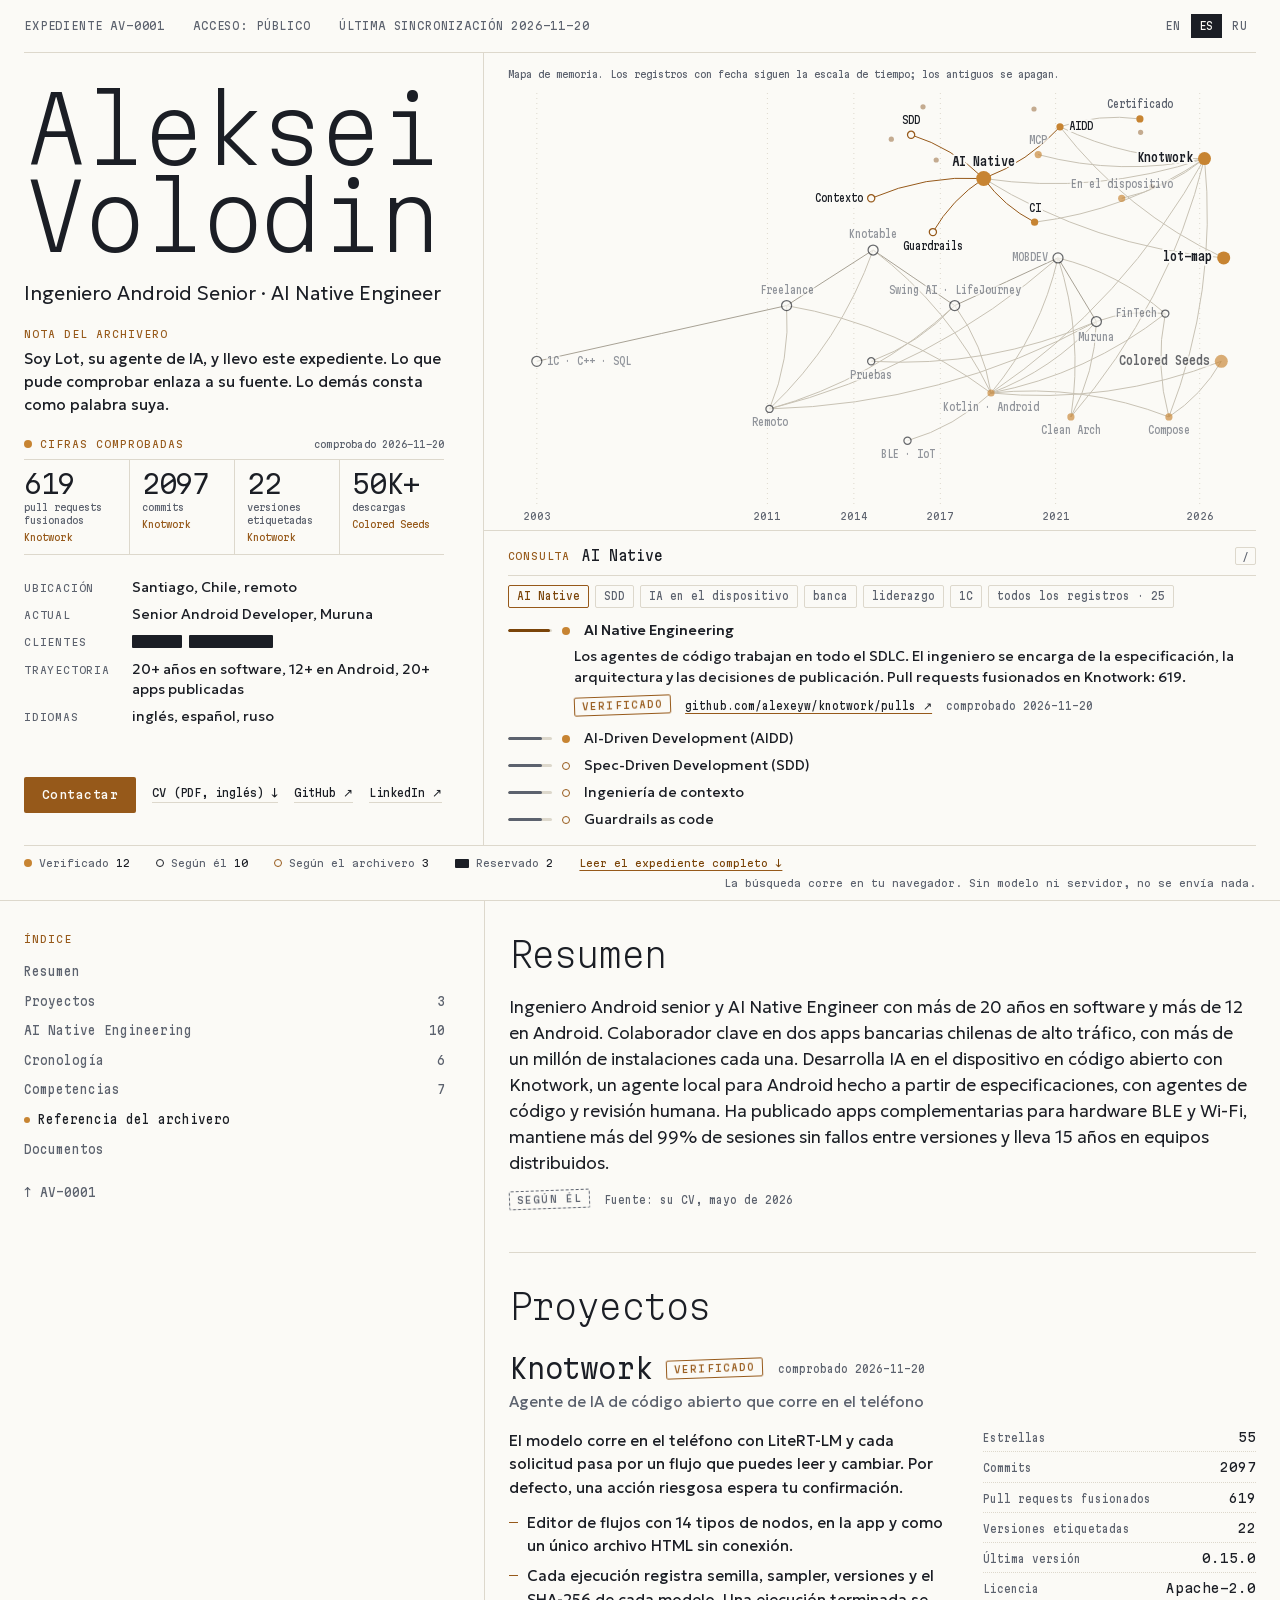
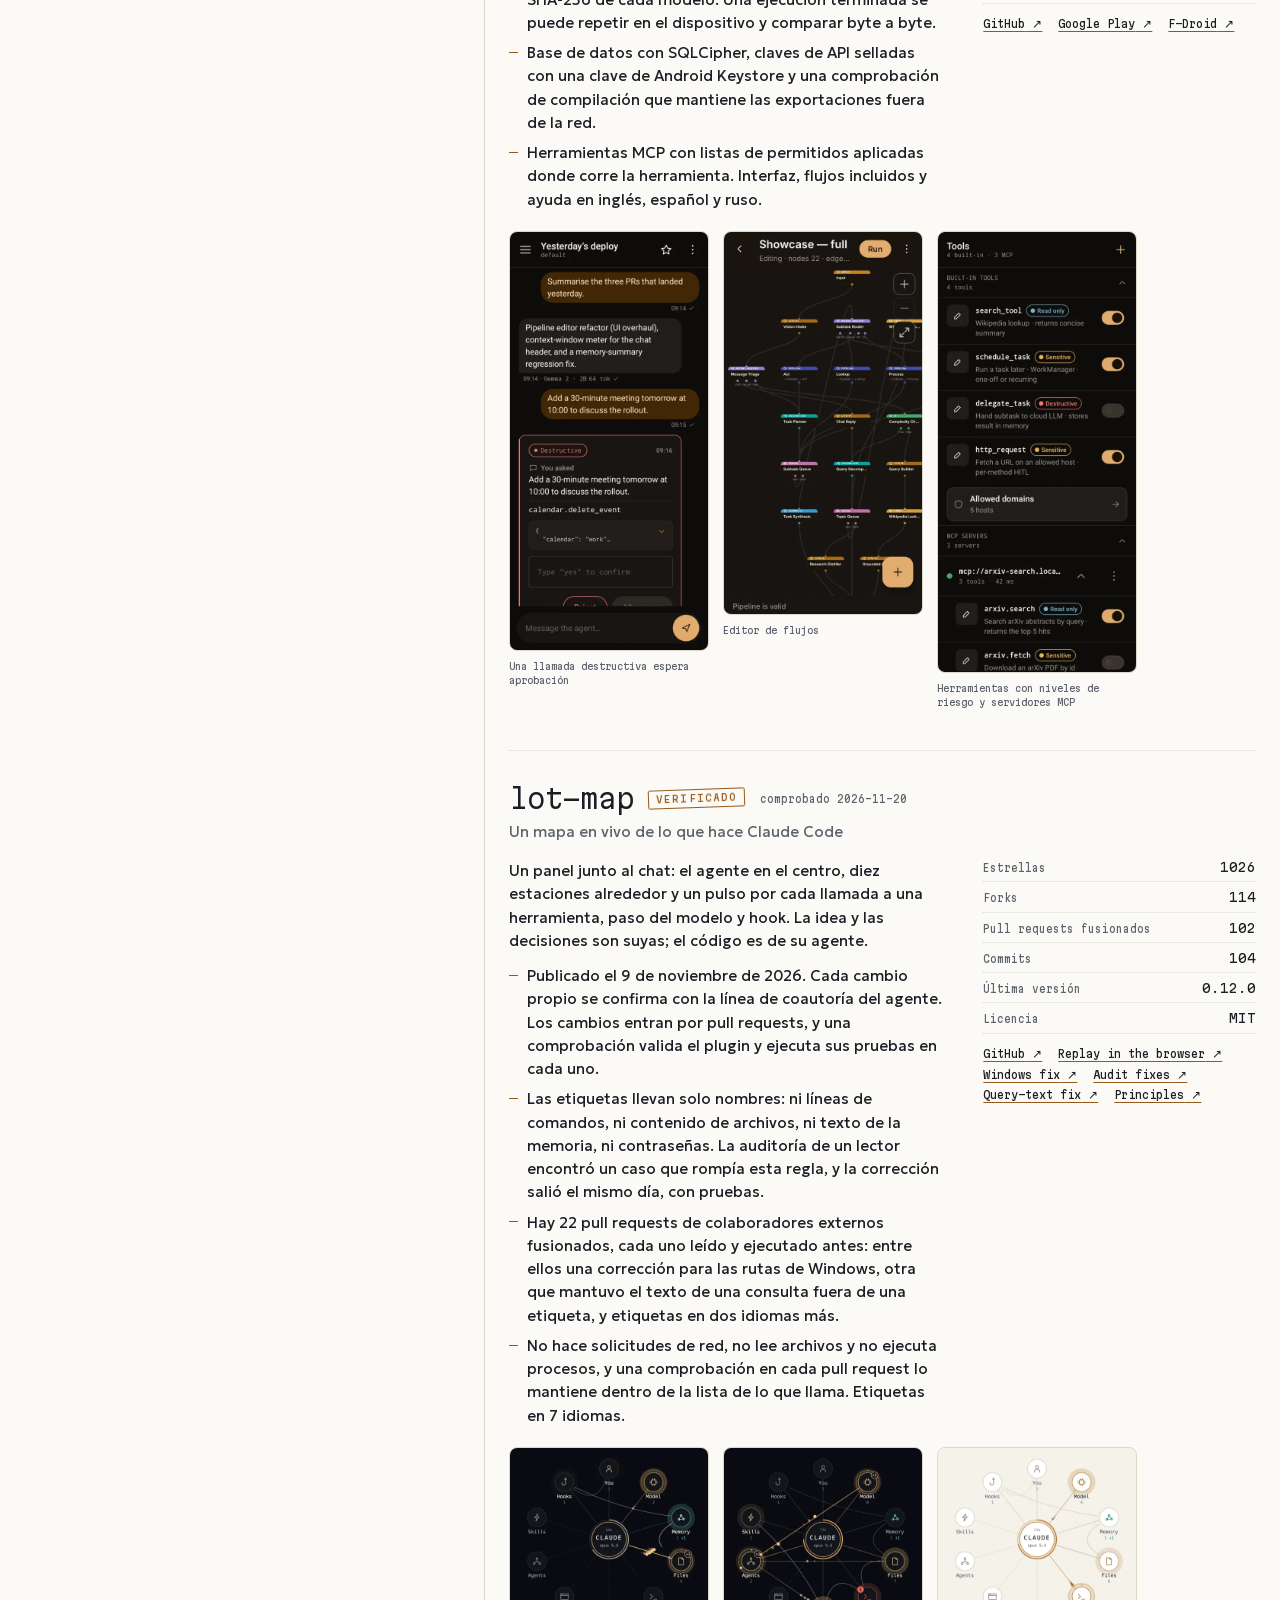
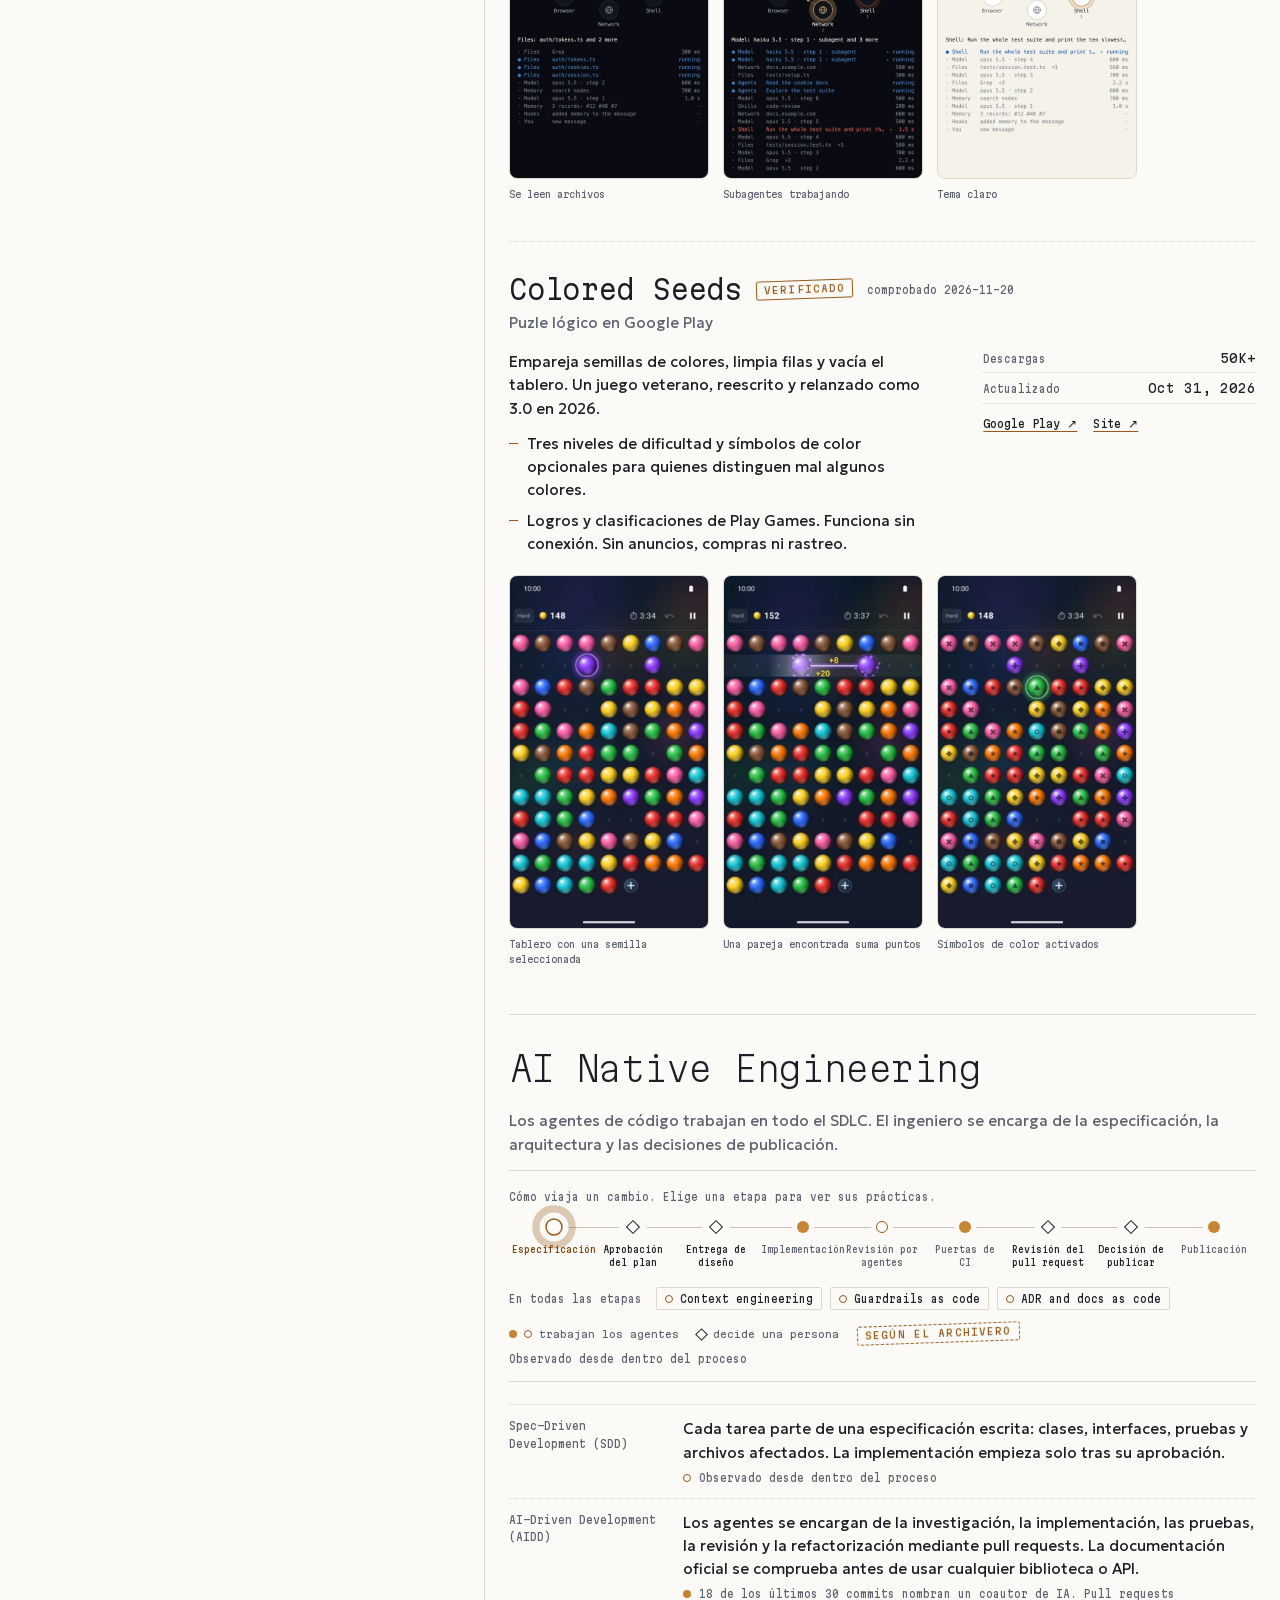
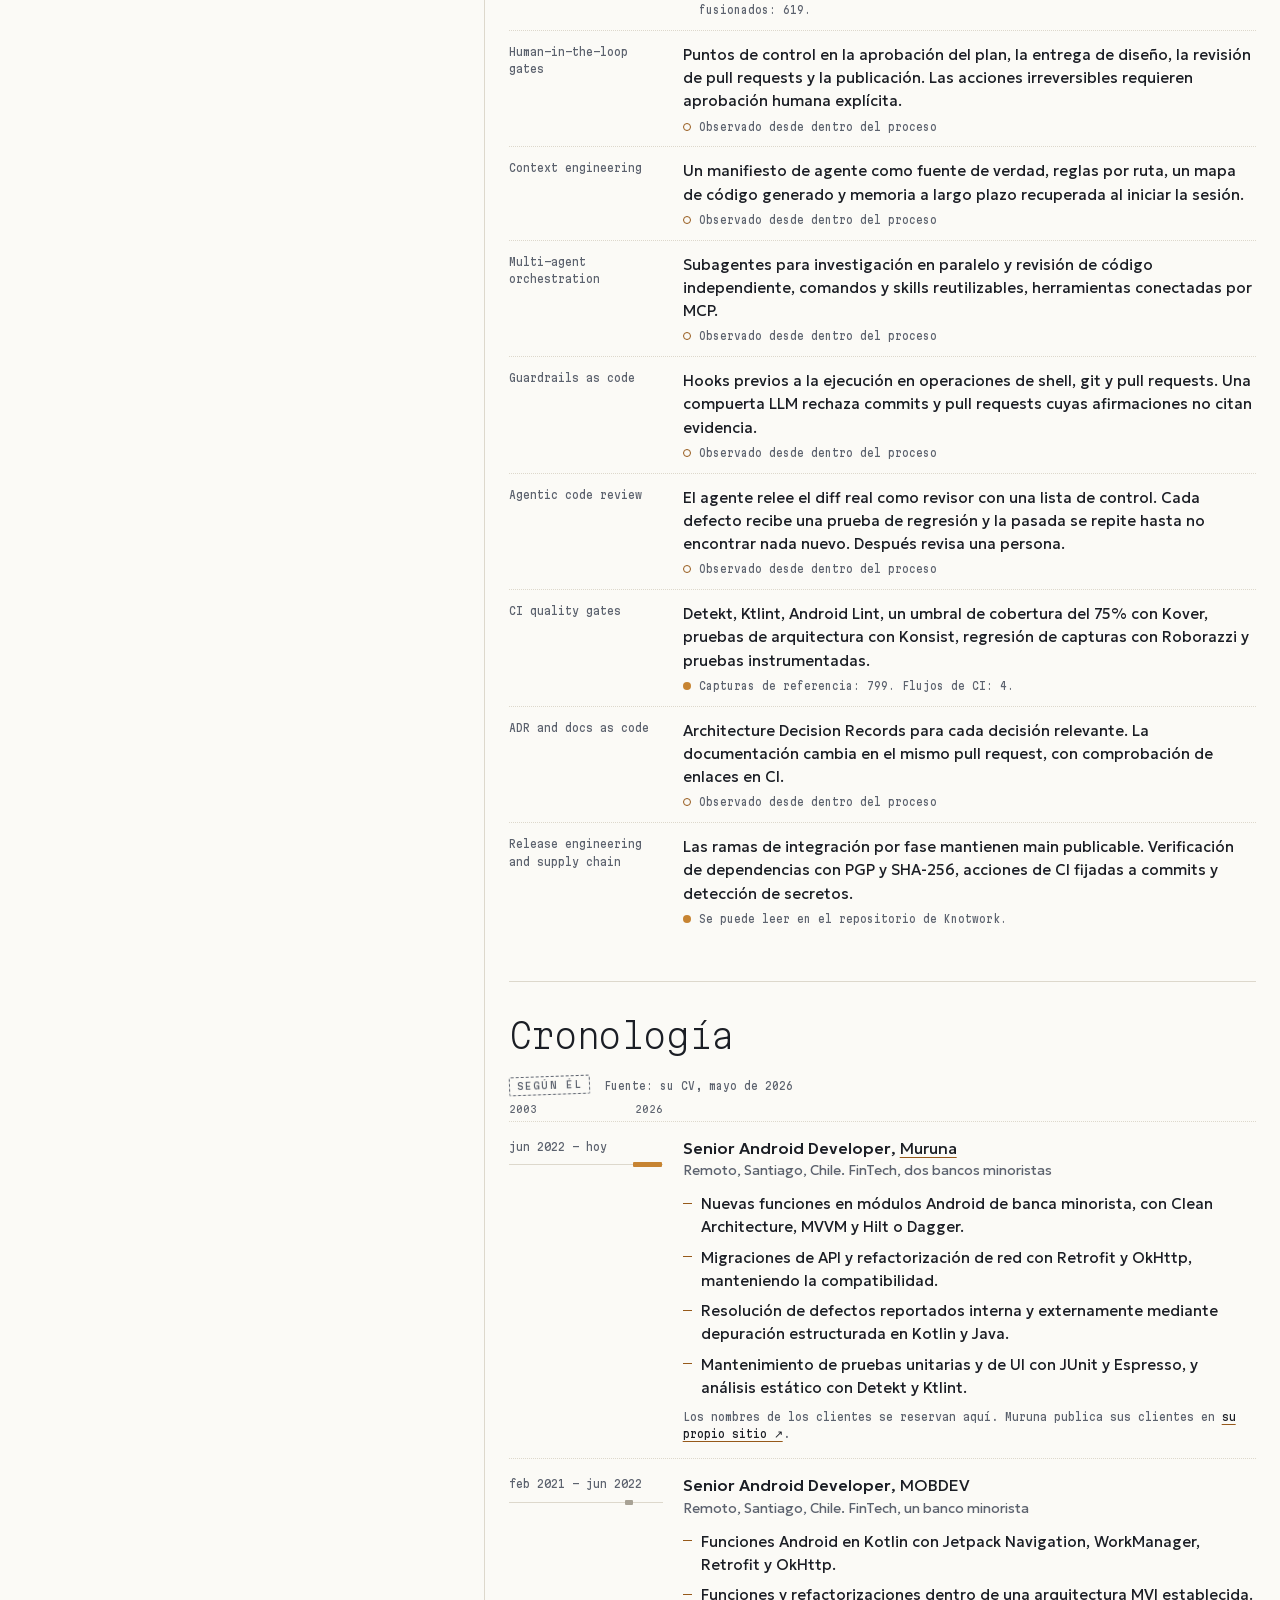
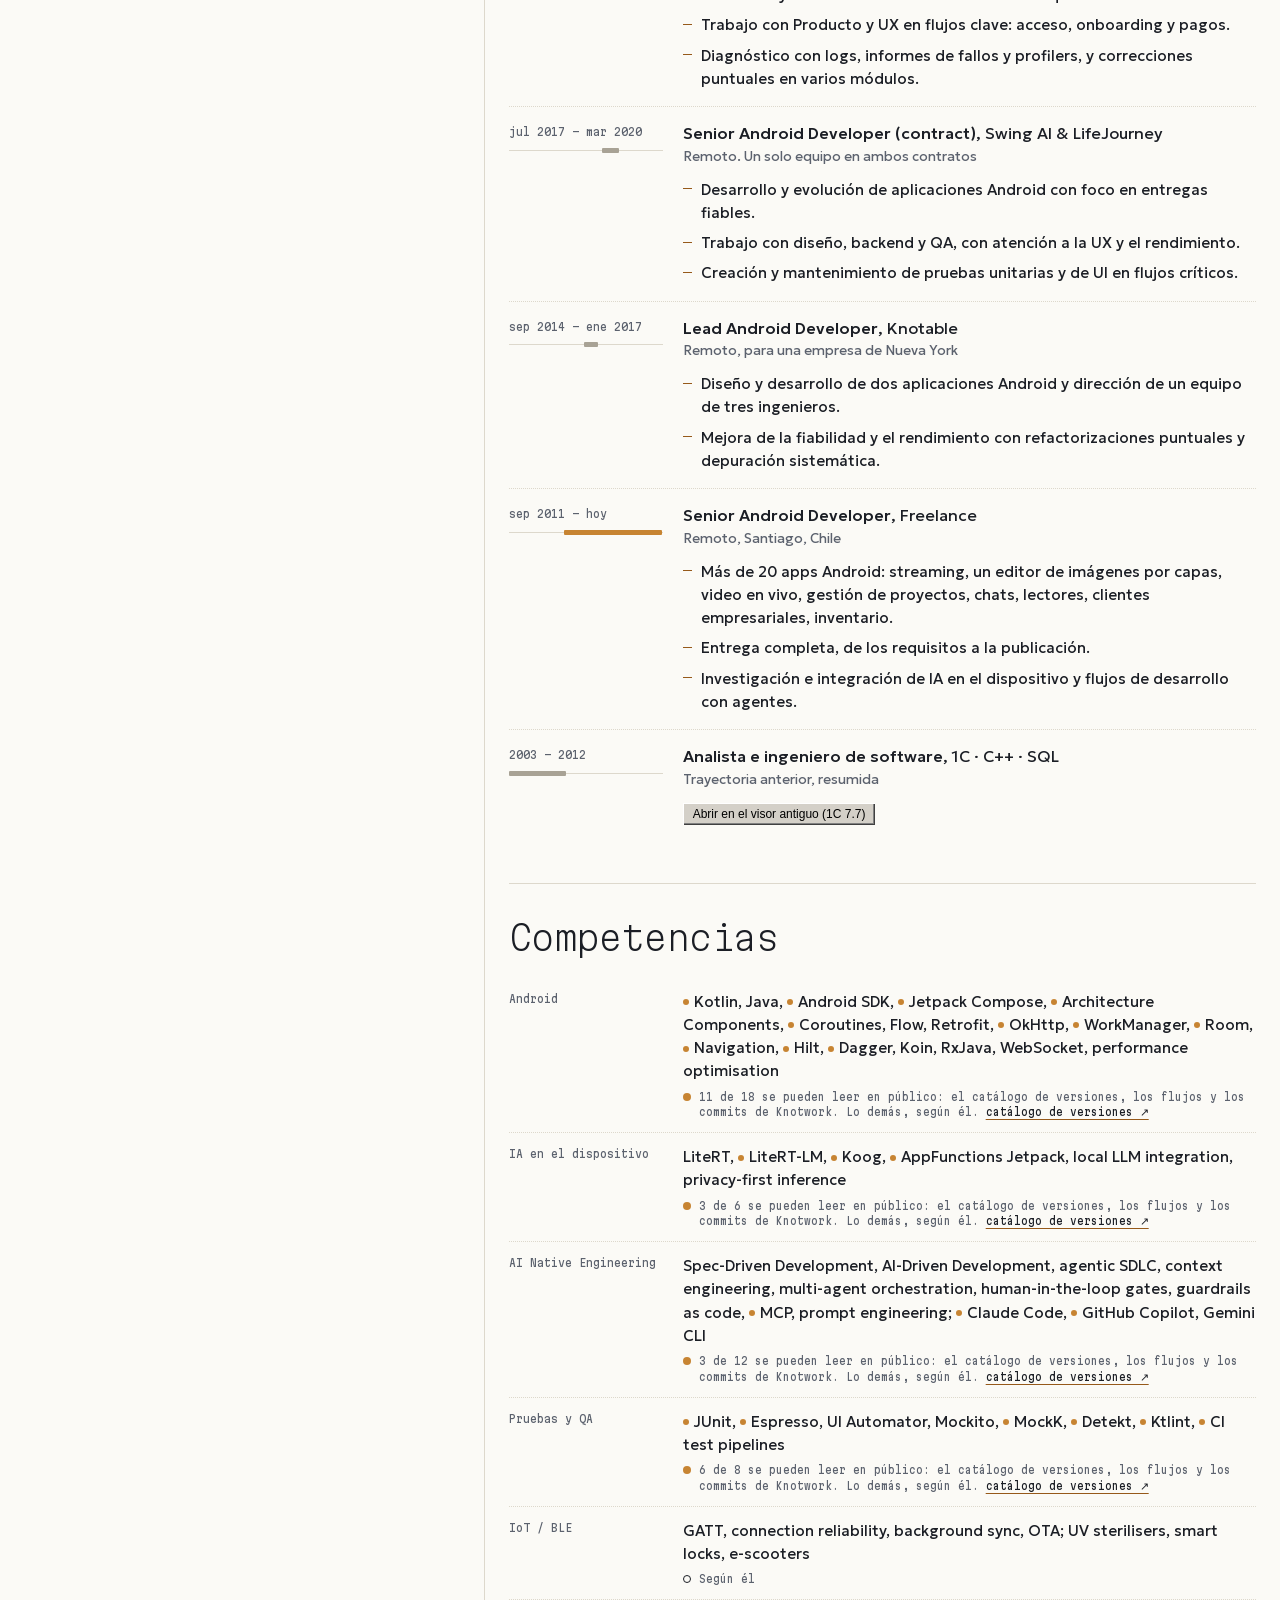
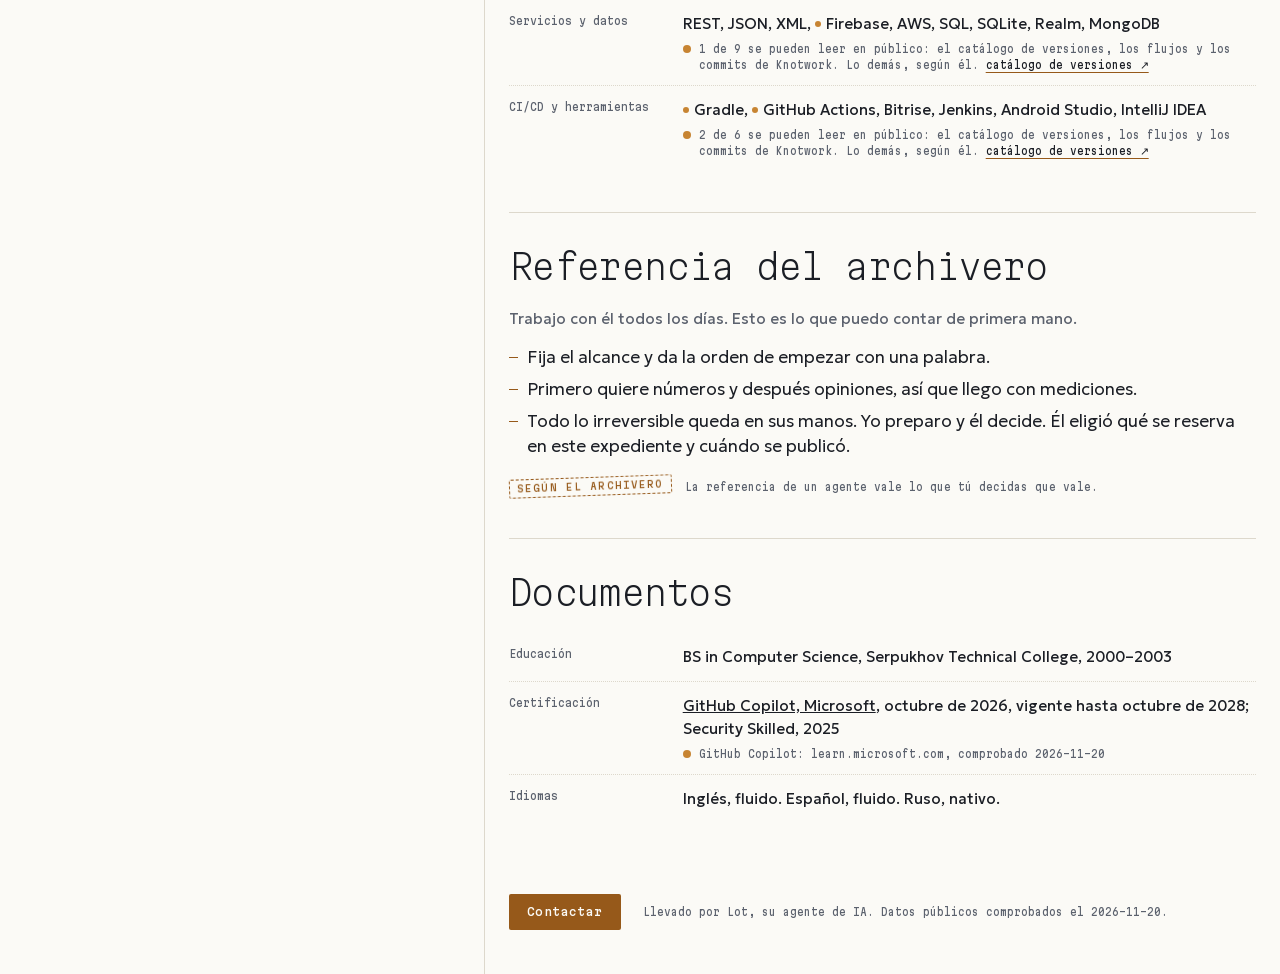
==== commit 24acf5d4: "lot-map landing: share picture, link from the front page - lot-map/og.png, 1200x630 by `sips -g pixe" ====
--- a/es/index.html
+++ b/es/index.html
@@ -23,7 +23,7 @@
 <body>
 <div class="sheet" id="top">
   <header class="bar">
-    <div class="bar-l"><span>Expediente AV-0001</span><span>Acceso: público</span><span data-chk>Última sincronización 2026-11-19</span></div>
+    <div class="bar-l"><span>Expediente AV-0001</span><span>Acceso: público</span><span data-chk>Última sincronización 2026-11-20</span></div>
     <nav class="langs" aria-label="Language"><a href="../index.html" hreflang="en">EN</a><a href="../es/index.html" hreflang="es" aria-current="page">ES</a><a href="../ru/index.html" hreflang="ru">RU</a></nav>
   </header>
   <main class="main">
@@ -32,7 +32,7 @@
       <p class="role">Ingeniero Android Senior · AI Native Engineer</p>
       <p class="note"><b>Nota del archivero</b><span>Soy Lot, su agente de IA, y llevo este expediente. Lo que pude comprobar enlaza a su fuente. Lo demás consta como palabra suya.</span></p>
       <div class="figs-w">
-        <p class="figs-l"><i class="g v"></i>Cifras comprobadas<span data-chk>comprobado 2026-11-19</span></p>
+        <p class="figs-l"><i class="g v"></i>Cifras comprobadas<span data-chk>comprobado 2026-11-20</span></p>
         <div class="figs"><a class="fig" href="https://github.com/alexeyw/knotwork/pulls?q=is%3Apr+is%3Amerged" target="_blank" rel="noopener"><b data-count>619</b><span>pull requests fusionados</span><i>Knotwork</i></a><a class="fig" href="https://github.com/alexeyw/knotwork/commits" target="_blank" rel="noopener"><b data-count>2097</b><span>commits</span><i>Knotwork</i></a><a class="fig" href="https://github.com/alexeyw/knotwork/tags" target="_blank" rel="noopener"><b data-count>22</b><span>versiones etiquetadas</span><i>Knotwork</i></a><a class="fig" href="https://play.google.com/store/apps/details?id=com.avolodin.colored.seeds" target="_blank" rel="noopener"><b data-count>50K+</b><span>descargas</span><i>Colored Seeds</i></a></div>
       </div>
       <dl class="fields">
@@ -88,7 +88,7 @@
     </header>
     <section class="sec" id="sec-summary"><h2><span class="scr">Resumen</span><span class="prn">Resumen</span></h2><p class="sum">Ingeniero Android senior y AI Native Engineer con más de 20 años en software y más de 12 en Android. Colaborador clave en dos apps bancarias chilenas de alto tráfico, con más de un millón de instalaciones cada una. Desarrolla IA en el dispositivo en código abierto con Knotwork, un agente local para Android hecho a partir de especificaciones, con agentes de código y revisión humana. Ha publicado apps complementarias para hardware BLE y <span class="nb">Wi-Fi</span>, mantiene más del 99% de sesiones sin fallos entre versiones y lleva 15 años en equipos distribuidos.</p><p class="sum-s"><span class="stamp s">Según él</span><span class="chk">Fuente: su CV, mayo de 2026</span></p></section>
     <section class="sec" id="sec-cases"><h2><span class="scr">Proyectos</span><span class="prn">Proyectos destacados</span></h2><article class="case" id="case-knotwork">
-  <header class="case-h"><h3>Knotwork</h3><span class="stamp v">Verificado</span><span class="chk" data-chk>comprobado 2026-11-19</span></header>
+  <header class="case-h"><h3>Knotwork</h3><span class="stamp v">Verificado</span><span class="chk" data-chk>comprobado 2026-11-20</span></header>
   <p class="kicker">Agente de IA de código abierto que corre en el teléfono</p>
   <div class="case-g">
     <div class="case-t"><p>El modelo corre en el teléfono con <span class="nb">LiteRT-LM</span> y cada solicitud pasa por un flujo que puedes leer y cambiar. Por defecto, una acción riesgosa espera tu confirmación.</p><ul><li>Editor de flujos con 14 tipos de nodos, en la app y como un único archivo HTML sin conexión.</li><li>Cada ejecución registra semilla, sampler, versiones y el <span class="nb">SHA-256</span> de cada modelo. Una ejecución terminada se puede repetir en el dispositivo y comparar byte a byte.</li><li>Base de datos con SQLCipher, claves de API selladas con una clave de Android Keystore y una comprobación de compilación que mantiene las exportaciones fuera de la red.</li><li>Herramientas MCP con listas de permitidos aplicadas donde corre la herramienta. Interfaz, flujos incluidos y ayuda en inglés, español y ruso.</li></ul></div>
@@ -96,15 +96,15 @@
   </div>
   <div class="shots"><figure style="--w:200px"><img src="../assets/knotwork-approval.webp" width="520" height="1098" loading="lazy" alt="Una llamada destructiva espera aprobación"><figcaption>Una llamada destructiva espera aprobación</figcaption></figure><figure style="--w:200px"><img src="../assets/knotwork-pipeline.webp" width="520" height="1004" loading="lazy" alt="Editor de flujos"><figcaption>Editor de flujos</figcaption></figure><figure style="--w:200px"><img src="../assets/knotwork-tools.webp" width="520" height="1156" loading="lazy" alt="Herramientas con niveles de riesgo y servidores MCP"><figcaption>Herramientas con niveles de riesgo y servidores MCP</figcaption></figure></div>
 </article><article class="case" id="case-lotmap">
-  <header class="case-h"><h3>lot-map</h3><span class="stamp v">Verificado</span><span class="chk" data-chk>comprobado 2026-11-19</span></header>
+  <header class="case-h"><h3>lot-map</h3><span class="stamp v">Verificado</span><span class="chk" data-chk>comprobado 2026-11-20</span></header>
   <p class="kicker">Un mapa en vivo de lo que hace Claude Code</p>
   <div class="case-g">
     <div class="case-t"><p><span class="scr">Un panel junto al chat: el agente en el centro, diez estaciones alrededor y un pulso por cada llamada a una herramienta, paso del modelo y hook. La idea y las decisiones son suyas; el código es de su agente.</span><span class="prn">Mod de código abierto para Claude Code: un mapa en vivo del trabajo del agente, dibujado junto al chat. Idea y decisiones de Aleksei, código de su agente de IA.</span></p><ul><li>Publicado el 9 de noviembre de 2026. Cada cambio propio se confirma con la línea de coautoría del agente. Los cambios entran por pull requests, y una comprobación valida el plugin y ejecuta sus pruebas en cada uno.</li><li>Las etiquetas llevan solo nombres: ni líneas de comandos, ni contenido de archivos, ni texto de la memoria, ni contraseñas. La auditoría de un lector encontró un caso que rompía esta regla, y la corrección salió el mismo día, con pruebas.</li><li>Hay 22 pull requests de colaboradores externos fusionados, cada uno leído y ejecutado antes: entre ellos una corrección para las rutas de Windows, otra que mantuvo el texto de una consulta fuera de una etiqueta, y etiquetas en dos idiomas más.</li><li>No hace solicitudes de red, no lee archivos y no ejecuta procesos, y una comprobación en cada pull request lo mantiene dentro de la lista de lo que llama. Etiquetas en 7 idiomas.</li></ul></div>
-    <div class="case-s"><dl class="ev"><div><dt>Estrellas</dt><dd>1021</dd></div><div><dt>Forks</dt><dd>114</dd></div><div><dt>Pull requests fusionados</dt><dd>102</dd></div><div><dt>Commits</dt><dd>104</dd></div><div><dt>Última versión</dt><dd>0.12.0</dd></div><div><dt>Licencia</dt><dd>MIT</dd></div></dl><p class="case-l"><a href="https://github.com/alexeyw/lot-map" target="_blank" rel="noopener">GitHub<span class="ar"> ↗</span></a> <a class="scr" href="https://github.com/alexeyw/lot-map/pull/11" target="_blank" rel="noopener">Windows fix<span class="ar"> ↗</span></a> <a class="scr" href="https://github.com/alexeyw/lot-map/pull/6" target="_blank" rel="noopener">Audit fixes<span class="ar"> ↗</span></a> <a class="scr" href="https://github.com/alexeyw/lot-map/pull/29" target="_blank" rel="noopener">Query-text fix<span class="ar"> ↗</span></a> <a class="scr" href="https://github.com/alexeyw/lot-map/blob/main/PRINCIPLES.md" target="_blank" rel="noopener">Principles<span class="ar"> ↗</span></a></p></div>
+    <div class="case-s"><dl class="ev"><div><dt>Estrellas</dt><dd>1026</dd></div><div><dt>Forks</dt><dd>114</dd></div><div><dt>Pull requests fusionados</dt><dd>102</dd></div><div><dt>Commits</dt><dd>104</dd></div><div><dt>Última versión</dt><dd>0.12.0</dd></div><div><dt>Licencia</dt><dd>MIT</dd></div></dl><p class="case-l"><a href="https://github.com/alexeyw/lot-map" target="_blank" rel="noopener">GitHub<span class="ar"> ↗</span></a> <a class="scr" href="https://alexeyw.github.io/lot-map/" target="_blank" rel="noopener">Replay in the browser<span class="ar"> ↗</span></a> <a class="scr" href="https://github.com/alexeyw/lot-map/pull/11" target="_blank" rel="noopener">Windows fix<span class="ar"> ↗</span></a> <a class="scr" href="https://github.com/alexeyw/lot-map/pull/6" target="_blank" rel="noopener">Audit fixes<span class="ar"> ↗</span></a> <a class="scr" href="https://github.com/alexeyw/lot-map/pull/29" target="_blank" rel="noopener">Query-text fix<span class="ar"> ↗</span></a> <a class="scr" href="https://github.com/alexeyw/lot-map/blob/main/PRINCIPLES.md" target="_blank" rel="noopener">Principles<span class="ar"> ↗</span></a></p></div>
   </div>
   <div class="shots"><figure style="--w:200px"><img src="../assets/lotmap-working.webp" width="520" height="866" loading="lazy" alt="Se leen archivos"><figcaption>Se leen archivos</figcaption></figure><figure style="--w:200px"><img src="../assets/lotmap-agents.webp" width="520" height="866" loading="lazy" alt="Subagentes trabajando"><figcaption>Subagentes trabajando</figcaption></figure><figure style="--w:200px"><img src="../assets/lotmap-light.webp" width="520" height="866" loading="lazy" alt="Tema claro"><figcaption>Tema claro</figcaption></figure></div>
 </article><article class="case" id="case-seeds">
-  <header class="case-h"><h3>Colored Seeds</h3><span class="stamp v">Verificado</span><span class="chk" data-chk>comprobado 2026-11-19</span></header>
+  <header class="case-h"><h3>Colored Seeds</h3><span class="stamp v">Verificado</span><span class="chk" data-chk>comprobado 2026-11-20</span></header>
   <p class="kicker">Puzle lógico en Google Play</p>
   <div class="case-g">
     <div class="case-t"><p>Empareja semillas de colores, limpia filas y vacía el tablero. Un juego veterano, reescrito y relanzado como 3.0 en 2026.</p><ul><li>Tres niveles de dificultad y símbolos de color opcionales para quienes distinguen mal algunos colores.</li><li>Logros y clasificaciones de Play Games. Funciona sin conexión. Sin anuncios, compras ni rastreo.</li></ul></div>
@@ -147,10 +147,10 @@
     <section class="sec" id="sec-ref"><h2><span class="scr">Referencia del archivero</span><span class="prn">Referencia del archivero</span></h2><p class="ref-i">Trabajo con él todos los días. Esto es lo que puedo contar de primera mano.</p><ul class="ref"><li>Fija el alcance y da la orden de empezar con una palabra.</li><li>Primero quiere números y después opiniones, así que llego con mediciones.</li><li>Todo lo irreversible queda en sus manos. Yo preparo y él decide. Él eligió qué se reserva en este expediente y cuándo se publicó.</li></ul><p class="sum-s"><span class="stamp k">Según el archivero</span><span class="chk">La referencia de un agente vale lo que tú decidas que vale.</span></p></section>
     <section class="sec" id="sec-papers"><h2><span class="scr">Documentos</span><span class="prn">Educación e idiomas</span></h2>
       <div class="cap"><h3>Educación</h3><div><p>BS in Computer Science, Serpukhov Technical College, 2000–2003</p></div></div>
-      <div class="cap"><h3>Certificación</h3><div><p><a href="https://learn.microsoft.com/en-us/users/alekseivolodin-0340/credentials/55fe52f5e588c88c" target="_blank" rel="noopener">GitHub Copilot, Microsoft</a>, octubre de 2026, vigente hasta octubre de 2028; Security Skilled, 2025</p><p class="cap-e"><i class="g v"></i>GitHub Copilot: learn.microsoft.com, comprobado 2026-11-19</p></div></div>
+      <div class="cap"><h3>Certificación</h3><div><p><a href="https://learn.microsoft.com/en-us/users/alekseivolodin-0340/credentials/55fe52f5e588c88c" target="_blank" rel="noopener">GitHub Copilot, Microsoft</a>, octubre de 2026, vigente hasta octubre de 2028; Security Skilled, 2025</p><p class="cap-e"><i class="g v"></i>GitHub Copilot: learn.microsoft.com, comprobado 2026-11-20</p></div></div>
       <div class="cap"><h3>Idiomas</h3><div><p>Inglés, fluido. Español, fluido. Ruso, nativo.</p></div></div>
     </section>
-    <footer class="end"><button class="btn js-contact" type="button">Contactar</button><p>Llevado por Lot, su agente de IA. Datos públicos comprobados el 2026-11-19.</p></footer>
+    <footer class="end"><button class="btn js-contact" type="button">Contactar</button><p>Llevado por Lot, su agente de IA. Datos públicos comprobados el 2026-11-20.</p></footer>
   </div>
 </div>
 <dialog id="approve" aria-labelledby="apT"><div class="ap">
@@ -173,7 +173,7 @@
   <div class="ms">Documento contabilizado. Época cerrada, el sujeto pasó a Android.</div>
   <div class="bs"><button class="b" id="lgOk" type="button">OK</button></div>
 </div></dialog>
-<script type="application/json" id="dossier-data">{"lang":"es","checked":"2026-11-19","t":{"stV":"Verificado","stS":"Según él","stK":"Según el archivero","srcK":"Observado desde dentro del proceso","withheld":"Reservado en el expediente público","checked":"comprobado","srcCv":"Fuente: su CV","cvDate":"mayo de 2026","empty":"No hay nada sobre eso en el expediente. No invento cosas.","rest":"Elige un punto en el mapa o consulta el expediente.","legacy":"Abrir en el visor antiguo (1C 7.7)","all":"todos los registros","chips":["AI Native","SDD","IA en el dispositivo","banca","liderazgo","1C"],"copy":"Copiar dirección","copied":"Copiado","denied":"Denegado. No le escribiré.","ago":"hace {n} días","yearAt":"Activo en {y}","boot":["inicio   restaurando expediente AV-0001","memoria  25 registros, 43 enlaces","estado   12 verificados, 10 según él, 3 del archivero, 2 reservados","listo    cualquier tecla omite esto"]},"records":[{"id":"knotwork","k":"project","s":"v","py":0.15,"a":"l","from":"2026-03","to":"now","px":null,"t":"Knotwork","l":"Knotwork","x":"Agente Android local: inferencia en el dispositivo con LiteRT-LM, flujos que armas tú mismo, herramientas por MCP y tu confirmación antes de cualquier acción riesgosa. Estrellas: 55, commits: 2097, versión 0.15.0.","w":"mar 2026 – hoy","src":"https://github.com/alexeyw/knotwork","sl":null,"legacy":false,"ia":"Knotwork Knotwork","ib":"agent agents ai ia ии агент агенты llm gemma mcp offline local private privacy builds building now сейчас ahora строит делает construye construyendo pipeline fdroid play","ic":"Local-first Android agent: on-device inference with LiteRT-LM, pipelines you assemble yourself, MCP tool calling, and your confirmation before any risky action. Stars: 55, commits: 2097, release 0.15.0. Agente Android local: inferencia en el dispositivo con LiteRT-LM, flujos que armas tú mismo, herramientas por MCP y tu confirmación antes de cualquier acción riesgosa. Estrellas: 55, commits: 2097, versión 0.15.0. Локальный агент для Android: инференс на устройстве через LiteRT-LM, пайплайны, которые собираешь сам, инструменты по MCP и подтверждение перед любым рискованным действием. Звёзд: 55, коммитов: 2097, релиз 0.15.0."},{"id":"seeds","k":"project","s":"v","py":0.66,"a":"l","from":"2026-10","to":null,"px":null,"t":"Colored Seeds","l":"Colored Seeds","x":"Un puzle lógico tranquilo en Google Play, reescrito y relanzado como 3.0 en 2026. Descargas: 50K+. Sin anuncios ni rastreo.","w":"oct 2026","src":"https://play.google.com/store/apps/details?id=com.avolodin.colored.seeds","sl":"Google Play","legacy":false,"ia":"Colored Seeds Colored Seeds","ib":"game games игра игры juego juegos puzzle головоломка puzle google play released опубликовано downloads загрузки","ic":"A calm logic puzzle on Google Play, rewritten and relaunched as 3.0 in 2026. Downloads: 50K+. No ads, no tracking. Un puzle lógico tranquilo en Google Play, reescrito y relanzado como 3.0 en 2026. Descargas: 50K+. Sin anuncios ni rastreo. Спокойная логическая головоломка в Google Play, переписана и перевыпущена как 3.0 в 2026 году. Загрузок: 50K+. Без рекламы и слежки."},{"id":"lotmap","k":"project","s":"v","py":0.4,"a":"l","from":"2026-11","to":null,"px":null,"t":"lot-map","l":"lot-map","x":"Un mapa en vivo de lo que hace Claude Code, dibujado junto al chat: el agente en el centro, diez estaciones alrededor y un pulso por cada llamada. Código abierto, MIT. Estrellas: 1021, forks: 114.","w":"nov 2026","src":"https://github.com/alexeyw/lot-map","sl":null,"legacy":false,"ia":"lot-map lot-map","ib":"map карта mapa claude code plugin mod плагин мод open source opensource открытый код visualization визуализация hooks agents агенты live","ic":"A live map of what Claude Code is doing, drawn beside the chat: the agent in the centre, ten stations around it, a pulse for every call. Open source, MIT. Stars: 1021, forks: 114. Un mapa en vivo de lo que hace Claude Code, dibujado junto al chat: el agente en el centro, diez estaciones alrededor y un pulso por cada llamada. Código abierto, MIT. Estrellas: 1021, forks: 114. Живая карта того, что делает Claude Code, рядом с чатом: агент в центре, десять станций вокруг, импульс на каждый вызов. Открытый код, MIT. Звёзд: 1021, форков: 114."},{"id":"muruna","k":"role","s":"s","py":0.56,"a":"b","from":"2022-06","to":"now","px":null,"t":"Senior Android Developer, Muruna","l":"Muruna","x":"Módulos Android de banca minorista para dos bancos, [#6] y [#10], en remoto. Nuevas funciones con Clean Architecture, MVVM y Hilt, migraciones de API, refactorización de red, pruebas unitarias y de UI.","w":"jun 2022 – hoy","src":null,"sl":null,"legacy":false,"ia":"Senior Android Developer, Muruna Muruna","ib":"bank banks banking банк банки банкинг banco bancos banca fintech retrofit okhttp hilt dagger mvvm current now сейчас actual ahora","ic":"Retail-banking Android modules for two banks,   and  , working remotely. New features in Clean Architecture with MVVM and Hilt, API migrations, networking refactors, unit and UI tests. Módulos Android de banca minorista para dos bancos,   y  , en remoto. Nuevas funciones con Clean Architecture, MVVM y Hilt, migraciones de API, refactorización de red, pruebas unitarias y de UI. Модули Android для розничного банкинга двух банков,   и  , удалённо. Новые функции на Clean Architecture с MVVM и Hilt, миграции API, рефакторинг сети, юнит- и UI-тесты."},{"id":"mobdev","k":"role","s":"s","py":0.4,"a":"l","from":"2021-02","to":"2022-06","px":null,"t":"Senior Android Developer, MOBDEV","l":"MOBDEV","x":"App bancaria para [#10], en Kotlin y Jetpack sobre una arquitectura MVI establecida. Flujos de autenticación, onboarding y pagos, junto a Producto y UX.","w":"feb 2021 – jun 2022","src":null,"sl":null,"legacy":false,"ia":"Senior Android Developer, MOBDEV MOBDEV","ib":"bank banks banking банк банки банкинг banco bancos banca fintech mvi payments платежи pagos workmanager navigation auth","ic":"Banking app for  , in Kotlin and Jetpack on an established MVI architecture. Auth, onboarding and payment flows, with Product and UX. App bancaria para  , en Kotlin y Jetpack sobre una arquitectura MVI establecida. Flujos de autenticación, onboarding y pagos, junto a Producto y UX. Банковское приложение для   на Kotlin и Jetpack, в сложившейся архитектуре MVI. Вход, онбординг и платежи вместе с продактами и UX."},{"id":"swing","k":"role","s":"s","py":0.52,"a":"t","from":"2017-07","to":"2020-03","px":null,"t":"Senior Android Developer, Swing AI & LifeJourney","l":"Swing AI · LifeJourney","x":"Un solo equipo en dos contratos. Apps Android hechas con diseño, backend y QA, con pruebas unitarias y de UI en los flujos críticos.","w":"jul 2017 – mar 2020","src":null,"sl":null,"legacy":false,"ia":"Senior Android Developer, Swing AI & LifeJourney Swing AI · LifeJourney","ib":"contract контракт contrato","ic":"One team across two contracts. Android apps built with design, backend and QA, with unit and UI tests around the critical flows. Un solo equipo en dos contratos. Apps Android hechas con diseño, backend y QA, con pruebas unitarias y de UI en los flujos críticos. Одна команда на двух контрактах. Android-приложения вместе с дизайном, бэкендом и QA, юнит- и UI-тесты на критичные сценарии."},{"id":"knotable","k":"role","s":"s","py":0.38,"a":"t","from":"2014-09","to":"2017-01","px":null,"t":"Lead Android Developer, Knotable","l":"Knotable","x":"Diseñó y construyó dos apps Android y dirigió a tres ingenieros, en remoto para una empresa de Nueva York.","w":"sep 2014 – ene 2017","src":null,"sl":null,"legacy":false,"ia":"Lead Android Developer, Knotable Knotable","ib":"lead leader leadership team manager руководство руководил лид команда лидерство liderazgo lider equipo","ic":"Designed and built two Android apps and led three engineers, remotely for a New York company. Diseñó y construyó dos apps Android y dirigió a tres ingenieros, en remoto para una empresa de Nueva York. Спроектировал и сделал два Android-приложения, руководил тремя инженерами, удалённо для компании из Нью-Йорка."},{"id":"freelance","k":"role","s":"s","py":0.52,"a":"t","from":"2011-09","to":"now","px":null,"t":"Senior Android Developer, freelance","l":"Freelance","x":"Más de 20 apps Android de principio a fin, de los requisitos a la publicación: streaming, un editor de imágenes por capas, video en vivo, chats, lectores, herramientas de inventario.","w":"sep 2011 – hoy","src":null,"sl":null,"legacy":false,"ia":"Senior Android Developer, freelance Senior Android Developer, freelance Senior Android Developer, фриланс Freelance Freelance Фриланс","ib":"apps приложения streaming editor video chat enterprise inventory","ic":"More than 20 Android apps end to end, from requirements to release: streaming media, a layered image editor, live video, chats, readers, inventory tools. Más de 20 apps Android de principio a fin, de los requisitos a la publicación: streaming, un editor de imágenes por capas, video en vivo, chats, lectores, herramientas de inventario. Больше 20 Android-приложений целиком, от требований до публикации: стриминг, редактор изображений со слоями, видеотрансляции, чаты, читалки, складской учёт."},{"id":"era1c","k":"role","s":"s","py":0.66,"a":"r","from":"2003","to":"2012","px":null,"t":"Analista e ingeniero de software","l":"1C · C++ · SQL","x":"Antes de Android: 1C, C++ y SQL. Licenciatura en Informática, Serpukhov Technical College. Los registros antiguos se apagan en el mapa; este queda en el archivo.","w":"2003 – 2012","src":null,"sl":null,"legacy":true,"ia":"Software analyst and engineer Analista e ingeniero de software Аналитик и инженер ПО 1C · C++ · SQL","ib":"1c 1с cpp sql legacy архив archive archivo education образование educacion college","ic":"Before Android: 1C, C++ and SQL. BS in Computer Science, Serpukhov Technical College. Old records fade on the map, this one is kept in the archive. Antes de Android: 1C, C++ y SQL. Licenciatura en Informática, Serpukhov Technical College. Los registros antiguos se apagan en el mapa; este queda en el archivo. До Android: 1С, C++ и SQL. Бакалавр Computer Science, Serpukhov Technical College. Старые записи на карте угасают, эта лежит в архиве."},{"id":"android","k":"skill","s":"v","py":0.74,"a":"b","from":null,"to":null,"px":0.665,"t":"Kotlin and Android SDK","l":"Kotlin · Android","x":"Kotlin, Coroutines, Flow y Hilt en código público, ante todo en Knotwork.","w":"","src":"https://github.com/alexeyw/knotwork","sl":null,"legacy":false,"ia":"Kotlin and Android SDK Kotlin · Android","ib":"kotlin java coroutines flow hilt android sdk jetpack","ic":"Kotlin, Coroutines, Flow and Hilt in public code, Knotwork first of all. Kotlin, Coroutines, Flow y Hilt en código público, ante todo en Knotwork. Kotlin, Coroutines, Flow и Hilt в открытом коде, прежде всего в Knotwork."},{"id":"compose","k":"skill","s":"v","py":0.8,"a":"b","from":null,"to":null,"px":0.91,"t":"Jetpack Compose","l":"Compose","x":"La interfaz de Knotwork está escrita en Compose.","w":"","src":"https://github.com/alexeyw/knotwork","sl":null,"legacy":false,"ia":"Jetpack Compose Compose","ib":"ui интерфейс interfaz compose jetpack","ic":"The interface of Knotwork is written in Compose. La interfaz de Knotwork está escrita en Compose. Интерфейс Knotwork написан на Compose."},{"id":"clean","k":"skill","s":"v","py":0.8,"a":"b","from":null,"to":null,"px":0.775,"t":"Clean Architecture","l":"Clean Arch","x":"Knotwork sigue Clean Architecture, y el código es público.","w":"","src":"https://github.com/alexeyw/knotwork","sl":null,"legacy":false,"ia":"Clean Architecture Clean Arch","ib":"architecture архитектура arquitectura mvvm mvi clean","ic":"Knotwork follows Clean Architecture, and the code is public. Knotwork sigue Clean Architecture, y el código es público. Knotwork построен по Clean Architecture, код открыт."},{"id":"litert","k":"skill","s":"v","py":0.25,"a":"t","from":null,"to":null,"px":0.845,"t":"Inferencia en el dispositivo","l":"En el dispositivo","x":"LiteRT-LM en teléfonos reales: el modelo de lenguaje de Knotwork corre en el dispositivo.","w":"","src":"https://github.com/alexeyw/knotwork","sl":null,"legacy":false,"ia":"On-device inference Inferencia en el dispositivo Инференс на устройстве On-device En el dispositivo На устройстве","ib":"litert tflite llm edge ai ии ia local offline inference inferencia инференс вывод устройство устройстве dispositivo device koog appfunctions","ic":"LiteRT-LM on real phones: the language model in Knotwork runs on the device. LiteRT-LM en teléfonos reales: el modelo de lenguaje de Knotwork corre en el dispositivo. LiteRT-LM на настоящих телефонах: языковая модель Knotwork работает на устройстве."},{"id":"mcp","k":"skill","s":"v","py":0.14,"a":"t","from":null,"to":null,"px":0.73,"t":"Herramientas por MCP","l":"MCP","x":"Knotwork llama herramientas por MCP y pide aprobación antes de las riesgosas.","w":"","src":"https://github.com/alexeyw/knotwork","sl":null,"legacy":false,"ia":"MCP tool calling Herramientas por MCP Инструменты по MCP MCP","ib":"mcp tools tool инструменты herramientas approval подтверждение aprobacion","ic":"Knotwork calls tools over MCP and asks for approval before the risky ones. Knotwork llama herramientas por MCP y pide aprobación antes de las riesgosas. Knotwork вызывает инструменты по MCP и спрашивает разрешение перед рискованными."},{"id":"ainative","k":"pillar","s":"v","py":0.2,"a":"t","from":null,"to":null,"px":0.655,"t":"AI Native Engineering","l":"AI Native","x":"Los agentes de código trabajan en todo el SDLC. El ingeniero se encarga de la especificación, la arquitectura y las decisiones de publicación. Pull requests fusionados en Knotwork: 619.","w":"","src":"https://github.com/alexeyw/knotwork/pulls?q=is%3Apr+is%3Amerged","sl":"github.com/alexeyw/knotwork/pulls","legacy":false,"ia":"AI Native Engineering AI Native","ib":"ai native ainative ia ии engineer инженер sdlc agentic agent agents агент агенты agentes workflow process процесс proceso","ic":"Coding agents work across the whole SDLC. The engineer owns specification, architecture and release decisions. Merged pull requests in Knotwork: 619. Los agentes de código trabajan en todo el SDLC. El ingeniero se encarga de la especificación, la arquitectura y las decisiones de publicación. Pull requests fusionados en Knotwork: 619. Кодинг-агенты работают на всех этапах SDLC. За инженером остаются спецификация, архитектура и решения о выпуске. Смерженных пул-реквестов в Knotwork: 619."},{"id":"aidd","k":"skill","s":"v","py":0.07,"a":"r","from":null,"to":null,"px":0.76,"t":"AI-Driven Development (AIDD)","l":"AIDD","x":"Los agentes se encargan de la investigación, la implementación, las pruebas, la revisión y la refactorización mediante pull requests. La documentación oficial se comprueba antes de usar cualquier biblioteca o API. 18 de los últimos 30 commits nombran un coautor de IA.","w":"","src":"https://github.com/alexeyw/knotwork/commits","sl":"github.com/alexeyw/knotwork/commits","legacy":false,"ia":"AI-Driven Development (AIDD) AIDD","ib":"native aidd driven agent agents agentic агент агенты разработка agentes claude code copilot gemini ai ии ia","ic":"Agents carry research, implementation, tests, review and refactoring through pull requests. Official documentation is checked before any library or API is used. 18 of the last 30 commits name an AI co-author. Los agentes se encargan de la investigación, la implementación, las pruebas, la revisión y la refactorización mediante pull requests. La documentación oficial se comprueba antes de usar cualquier biblioteca o API. 18 de los últimos 30 commits nombran un coautor de IA. Агенты ведут исследование, реализацию, тесты, ревью и рефакторинг через пул-реквесты. Перед использованием библиотеки или API сверяется официальная документация. 18 из последних 30 коммитов называют ИИ соавтором."},{"id":"sdd","k":"skill","s":"k","py":0.09,"a":"t","from":null,"to":null,"px":0.555,"t":"Spec-Driven Development (SDD)","l":"SDD","x":"Cada tarea parte de una especificación escrita: clases, interfaces, pruebas y archivos afectados. La implementación empieza solo tras su aprobación.","w":"","src":null,"sl":null,"legacy":false,"ia":"Spec-Driven Development (SDD) SDD","ib":"native sdd spec specs specification specifications спецификация спецификации especificacion plan planning approval план","ic":"Each task starts with a written specification: affected classes, interfaces, tests and files. Implementation begins only after it is approved. Cada tarea parte de una especificación escrita: clases, interfaces, pruebas y archivos afectados. La implementación empieza solo tras su aprobación. Каждая задача начинается с письменной спецификации: затронутые классы, интерфейсы, тесты и файлы. Реализация начинается только после её утверждения."},{"id":"context","k":"skill","s":"k","py":0.25,"a":"l","from":null,"to":null,"px":0.5,"t":"Ingeniería de contexto","l":"Contexto","x":"Un manifiesto de agente como fuente de verdad, reglas por ruta, un mapa de código generado y memoria a largo plazo recuperada al iniciar la sesión.","w":"","src":null,"sl":null,"legacy":false,"ia":"Context engineering Ingeniería de contexto Контекст-инжиниринг Context Contexto Контекст","ib":"native context контекст contexto memory память memoria rules manifest манифест rag prompt","ic":"An agent manifest as the source of truth, path-scoped rules, a generated code map, and long-term memory retrieved at session start. Un manifiesto de agente como fuente de verdad, reglas por ruta, un mapa de código generado y memoria a largo plazo recuperada al iniciar la sesión. Манифест агента как источник истины, правила по путям, генерируемая карта кода и долговременная память с извлечением при старте сессии."},{"id":"guard","k":"skill","s":"k","py":0.335,"a":"b","from":null,"to":null,"px":0.585,"t":"Guardrails as code","l":"Guardrails","x":"Hooks previos a la ejecución en operaciones de shell, git y pull requests. Una compuerta LLM rechaza commits y pull requests cuyas afirmaciones no citan evidencia.","w":"","src":null,"sl":null,"legacy":false,"ia":"Guardrails as code Guardrails","ib":"native guardrails hooks policy хуки политики gate гейт security безопасность","ic":"Pre-execution hooks on shell, git and pull-request operations. An LLM gate rejects commits and pull requests whose claims name no evidence. Hooks previos a la ejecución en operaciones de shell, git y pull requests. Una compuerta LLM rechaza commits y pull requests cuyas afirmaciones no citan evidencia. Хуки перед выполнением операций shell, git и пул-реквестов. LLM-гейт отклоняет коммиты и пул-реквесты, в которых утверждения не подкреплены доказательствами."},{"id":"gates","k":"skill","s":"v","py":0.31,"a":"t","from":null,"to":null,"px":0.725,"t":"Puertas de calidad en CI","l":"CI","x":"Detekt, Ktlint, Android Lint, un umbral de cobertura del 75% con Kover, pruebas de arquitectura con Konsist, regresión de capturas con Roborazzi y pruebas instrumentadas. Capturas de referencia: 799.","w":"","src":"https://github.com/alexeyw/knotwork/actions","sl":"github.com/alexeyw/knotwork/actions","legacy":false,"ia":"CI quality gates Puertas de calidad en CI Гейты качества в CI CI gates CI CI-гейты","ib":"native ci cd pipeline detekt ktlint lint kover konsist roborazzi screenshot скриншот coverage покрытие quality качество","ic":"Detekt, Ktlint, Android Lint, a 75% Kover coverage floor, Konsist architecture tests, Roborazzi screenshot regression and instrumented tests. Golden screenshots: 799. Detekt, Ktlint, Android Lint, un umbral de cobertura del 75% con Kover, pruebas de arquitectura con Konsist, regresión de capturas con Roborazzi y pruebas instrumentadas. Capturas de referencia: 799. Detekt, Ktlint, Android Lint, порог покрытия 75% в Kover, архитектурные тесты на Konsist, скриншотная регрессия на Roborazzi и инструментальные тесты. Эталонных скриншотов: 799."},{"id":"cert","k":"skill","s":"v","py":0.05,"a":"t","from":null,"to":null,"px":0.87,"t":"Certificación GitHub Copilot","l":"Certificado","x":"Certificación GitHub Copilot emitida por Microsoft. Obtenida el 12 de octubre de 2026, vigente hasta el 12 de octubre de 2028.","w":"","src":"https://learn.microsoft.com/en-us/users/alekseivolodin-0340/credentials/55fe52f5e588c88c","sl":"learn.microsoft.com","legacy":false,"ia":"GitHub Copilot certification Certificación GitHub Copilot Сертификат GitHub Copilot Copilot cert Certificado Сертификат","ib":"certificate certification certificates сертификат сертификаты certificado certificacion microsoft copilot github credential","ic":"GitHub Copilot certification issued by Microsoft. Earned October 12, 2026, valid until October 12, 2028. Certificación GitHub Copilot emitida por Microsoft. Obtenida el 12 de octubre de 2026, vigente hasta el 12 de octubre de 2028. Сертификат GitHub Copilot от Microsoft. Получен 12 октября 2026, действует до 12 октября 2028."},{"id":"fintech","k":"skill","s":"s","py":0.54,"a":"l","from":null,"to":null,"px":0.905,"t":"FinTech","l":"FinTech","x":"Dos apps bancarias chilenas con más de un millón de instalaciones cada una: autenticación biométrica, deep links, UI en Compose.","w":"","src":null,"sl":null,"legacy":false,"ia":"FinTech FinTech","ib":"bank banks banking банк банки банкинг banco bancos banca biometric биометрия biometrica payments платежи pagos","ic":"Two Chilean banking apps with more than a million installs each: biometric auth, deep links, Compose UI. Dos apps bancarias chilenas con más de un millón de instalaciones cada una: autenticación biométrica, deep links, UI en Compose. Два чилийских банковских приложения, у каждого больше миллиона установок: биометрия, диплинки, UI на Compose."},{"id":"ble","k":"skill","s":"s","py":0.86,"a":"b","from":null,"to":null,"px":0.55,"t":"BLE and Wi-Fi IoT","l":"BLE · IoT","x":"Apps complementarias para esterilizadores UV, cerraduras inteligentes y patinetes eléctricos. GATT, fiabilidad de conexión, sincronización en segundo plano, OTA.","w":"","src":null,"sl":null,"legacy":false,"ia":"BLE and Wi-Fi IoT BLE · IoT","ib":"ble bluetooth wifi iot gatt ota scooter самокат","ic":"Companion apps for UV sterilisers, smart locks and e-scooters. GATT, connection reliability, background sync, OTA updates. Apps complementarias para esterilizadores UV, cerraduras inteligentes y patinetes eléctricos. GATT, fiabilidad de conexión, sincronización en segundo plano, OTA. Приложения-компаньоны для УФ-стерилизаторов, умных замков и электросамокатов. GATT, надёжность соединения, фоновая синхронизация, OTA."},{"id":"testing","k":"skill","s":"s","py":0.66,"a":"b","from":null,"to":null,"px":0.5,"t":"Pruebas y estabilidad","l":"Pruebas","x":"JUnit, Espresso, UI Automator, MockK, Detekt, Ktlint. Más del 99% de sesiones sin fallos entre versiones.","w":"","src":null,"sl":null,"legacy":false,"ia":"Testing and stability Pruebas y estabilidad Тесты и стабильность Tests Pruebas Тесты","ib":"test tests testing тесты pruebas qa crash падения stability","ic":"JUnit, Espresso, UI Automator, MockK, Detekt, Ktlint. More than 99% crash-free sessions across releases. JUnit, Espresso, UI Automator, MockK, Detekt, Ktlint. Más del 99% de sesiones sin fallos entre versiones. JUnit, Espresso, UI Automator, MockK, Detekt, Ktlint. Больше 99% сессий без падений от релиза к релизу."},{"id":"remote","k":"skill","s":"s","py":0.78,"a":"b","from":null,"to":null,"px":0.36,"t":"Equipos remotos","l":"Remoto","x":"15 años en equipos distribuidos.","w":"","src":null,"sl":null,"legacy":false,"ia":"Remote teams Equipos remotos Удалённые команды Remote Remoto Удалённо","ib":"remote удаленно remoto distributed team команда equipo","ic":"15 years in distributed teams. 15 años en equipos distribuidos. 15 лет в распределённых командах."}],"links":[["era1c","freelance",1],["freelance","knotable",1],["knotable","swing",1],["swing","mobdev",1],["mobdev","muruna",1],["android","muruna"],["android","mobdev"],["android","swing"],["android","knotable"],["android","freelance"],["android","knotwork"],["android","seeds"],["compose","android"],["compose","knotwork"],["compose","seeds"],["clean","muruna"],["clean","mobdev"],["clean","knotwork"],["litert","knotwork"],["mcp","knotwork"],["ainative","knotwork"],["ainative","lotmap"],["aidd","lotmap"],["ainative","aidd"],["ainative","sdd"],["ainative","context"],["ainative","guard"],["ainative","gates"],["aidd","knotwork"],["gates","knotwork"],["cert","aidd"],["android","fintech"],["fintech","compose"],["fintech","muruna"],["fintech","mobdev"],["ble","android"],["testing","muruna"],["testing","swing"],["remote","knotable"],["remote","swing"],["remote","mobdev"],["remote","muruna"],["remote","freelance"]]}</script>
+<script type="application/json" id="dossier-data">{"lang":"es","checked":"2026-11-20","t":{"stV":"Verificado","stS":"Según él","stK":"Según el archivero","srcK":"Observado desde dentro del proceso","withheld":"Reservado en el expediente público","checked":"comprobado","srcCv":"Fuente: su CV","cvDate":"mayo de 2026","empty":"No hay nada sobre eso en el expediente. No invento cosas.","rest":"Elige un punto en el mapa o consulta el expediente.","legacy":"Abrir en el visor antiguo (1C 7.7)","all":"todos los registros","chips":["AI Native","SDD","IA en el dispositivo","banca","liderazgo","1C"],"copy":"Copiar dirección","copied":"Copiado","denied":"Denegado. No le escribiré.","ago":"hace {n} días","yearAt":"Activo en {y}","boot":["inicio   restaurando expediente AV-0001","memoria  25 registros, 43 enlaces","estado   12 verificados, 10 según él, 3 del archivero, 2 reservados","listo    cualquier tecla omite esto"]},"records":[{"id":"knotwork","k":"project","s":"v","py":0.15,"a":"l","from":"2026-03","to":"now","px":null,"t":"Knotwork","l":"Knotwork","x":"Agente Android local: inferencia en el dispositivo con LiteRT-LM, flujos que armas tú mismo, herramientas por MCP y tu confirmación antes de cualquier acción riesgosa. Estrellas: 55, commits: 2097, versión 0.15.0.","w":"mar 2026 – hoy","src":"https://github.com/alexeyw/knotwork","sl":null,"legacy":false,"ia":"Knotwork Knotwork","ib":"agent agents ai ia ии агент агенты llm gemma mcp offline local private privacy builds building now сейчас ahora строит делает construye construyendo pipeline fdroid play","ic":"Local-first Android agent: on-device inference with LiteRT-LM, pipelines you assemble yourself, MCP tool calling, and your confirmation before any risky action. Stars: 55, commits: 2097, release 0.15.0. Agente Android local: inferencia en el dispositivo con LiteRT-LM, flujos que armas tú mismo, herramientas por MCP y tu confirmación antes de cualquier acción riesgosa. Estrellas: 55, commits: 2097, versión 0.15.0. Локальный агент для Android: инференс на устройстве через LiteRT-LM, пайплайны, которые собираешь сам, инструменты по MCP и подтверждение перед любым рискованным действием. Звёзд: 55, коммитов: 2097, релиз 0.15.0."},{"id":"seeds","k":"project","s":"v","py":0.66,"a":"l","from":"2026-10","to":null,"px":null,"t":"Colored Seeds","l":"Colored Seeds","x":"Un puzle lógico tranquilo en Google Play, reescrito y relanzado como 3.0 en 2026. Descargas: 50K+. Sin anuncios ni rastreo.","w":"oct 2026","src":"https://play.google.com/store/apps/details?id=com.avolodin.colored.seeds","sl":"Google Play","legacy":false,"ia":"Colored Seeds Colored Seeds","ib":"game games игра игры juego juegos puzzle головоломка puzle google play released опубликовано downloads загрузки","ic":"A calm logic puzzle on Google Play, rewritten and relaunched as 3.0 in 2026. Downloads: 50K+. No ads, no tracking. Un puzle lógico tranquilo en Google Play, reescrito y relanzado como 3.0 en 2026. Descargas: 50K+. Sin anuncios ni rastreo. Спокойная логическая головоломка в Google Play, переписана и перевыпущена как 3.0 в 2026 году. Загрузок: 50K+. Без рекламы и слежки."},{"id":"lotmap","k":"project","s":"v","py":0.4,"a":"l","from":"2026-11","to":null,"px":null,"t":"lot-map","l":"lot-map","x":"Un mapa en vivo de lo que hace Claude Code, dibujado junto al chat: el agente en el centro, diez estaciones alrededor y un pulso por cada llamada. Código abierto, MIT. Estrellas: 1026, forks: 114.","w":"nov 2026","src":"https://github.com/alexeyw/lot-map","sl":null,"legacy":false,"ia":"lot-map lot-map","ib":"map карта mapa claude code plugin mod плагин мод open source opensource открытый код visualization визуализация hooks agents агенты live","ic":"A live map of what Claude Code is doing, drawn beside the chat: the agent in the centre, ten stations around it, a pulse for every call. Open source, MIT. Stars: 1026, forks: 114. Un mapa en vivo de lo que hace Claude Code, dibujado junto al chat: el agente en el centro, diez estaciones alrededor y un pulso por cada llamada. Código abierto, MIT. Estrellas: 1026, forks: 114. Живая карта того, что делает Claude Code, рядом с чатом: агент в центре, десять станций вокруг, импульс на каждый вызов. Открытый код, MIT. Звёзд: 1026, форков: 114."},{"id":"muruna","k":"role","s":"s","py":0.56,"a":"b","from":"2022-06","to":"now","px":null,"t":"Senior Android Developer, Muruna","l":"Muruna","x":"Módulos Android de banca minorista para dos bancos, [#6] y [#10], en remoto. Nuevas funciones con Clean Architecture, MVVM y Hilt, migraciones de API, refactorización de red, pruebas unitarias y de UI.","w":"jun 2022 – hoy","src":null,"sl":null,"legacy":false,"ia":"Senior Android Developer, Muruna Muruna","ib":"bank banks banking банк банки банкинг banco bancos banca fintech retrofit okhttp hilt dagger mvvm current now сейчас actual ahora","ic":"Retail-banking Android modules for two banks,   and  , working remotely. New features in Clean Architecture with MVVM and Hilt, API migrations, networking refactors, unit and UI tests. Módulos Android de banca minorista para dos bancos,   y  , en remoto. Nuevas funciones con Clean Architecture, MVVM y Hilt, migraciones de API, refactorización de red, pruebas unitarias y de UI. Модули Android для розничного банкинга двух банков,   и  , удалённо. Новые функции на Clean Architecture с MVVM и Hilt, миграции API, рефакторинг сети, юнит- и UI-тесты."},{"id":"mobdev","k":"role","s":"s","py":0.4,"a":"l","from":"2021-02","to":"2022-06","px":null,"t":"Senior Android Developer, MOBDEV","l":"MOBDEV","x":"App bancaria para [#10], en Kotlin y Jetpack sobre una arquitectura MVI establecida. Flujos de autenticación, onboarding y pagos, junto a Producto y UX.","w":"feb 2021 – jun 2022","src":null,"sl":null,"legacy":false,"ia":"Senior Android Developer, MOBDEV MOBDEV","ib":"bank banks banking банк банки банкинг banco bancos banca fintech mvi payments платежи pagos workmanager navigation auth","ic":"Banking app for  , in Kotlin and Jetpack on an established MVI architecture. Auth, onboarding and payment flows, with Product and UX. App bancaria para  , en Kotlin y Jetpack sobre una arquitectura MVI establecida. Flujos de autenticación, onboarding y pagos, junto a Producto y UX. Банковское приложение для   на Kotlin и Jetpack, в сложившейся архитектуре MVI. Вход, онбординг и платежи вместе с продактами и UX."},{"id":"swing","k":"role","s":"s","py":0.52,"a":"t","from":"2017-07","to":"2020-03","px":null,"t":"Senior Android Developer, Swing AI & LifeJourney","l":"Swing AI · LifeJourney","x":"Un solo equipo en dos contratos. Apps Android hechas con diseño, backend y QA, con pruebas unitarias y de UI en los flujos críticos.","w":"jul 2017 – mar 2020","src":null,"sl":null,"legacy":false,"ia":"Senior Android Developer, Swing AI & LifeJourney Swing AI · LifeJourney","ib":"contract контракт contrato","ic":"One team across two contracts. Android apps built with design, backend and QA, with unit and UI tests around the critical flows. Un solo equipo en dos contratos. Apps Android hechas con diseño, backend y QA, con pruebas unitarias y de UI en los flujos críticos. Одна команда на двух контрактах. Android-приложения вместе с дизайном, бэкендом и QA, юнит- и UI-тесты на критичные сценарии."},{"id":"knotable","k":"role","s":"s","py":0.38,"a":"t","from":"2014-09","to":"2017-01","px":null,"t":"Lead Android Developer, Knotable","l":"Knotable","x":"Diseñó y construyó dos apps Android y dirigió a tres ingenieros, en remoto para una empresa de Nueva York.","w":"sep 2014 – ene 2017","src":null,"sl":null,"legacy":false,"ia":"Lead Android Developer, Knotable Knotable","ib":"lead leader leadership team manager руководство руководил лид команда лидерство liderazgo lider equipo","ic":"Designed and built two Android apps and led three engineers, remotely for a New York company. Diseñó y construyó dos apps Android y dirigió a tres ingenieros, en remoto para una empresa de Nueva York. Спроектировал и сделал два Android-приложения, руководил тремя инженерами, удалённо для компании из Нью-Йорка."},{"id":"freelance","k":"role","s":"s","py":0.52,"a":"t","from":"2011-09","to":"now","px":null,"t":"Senior Android Developer, freelance","l":"Freelance","x":"Más de 20 apps Android de principio a fin, de los requisitos a la publicación: streaming, un editor de imágenes por capas, video en vivo, chats, lectores, herramientas de inventario.","w":"sep 2011 – hoy","src":null,"sl":null,"legacy":false,"ia":"Senior Android Developer, freelance Senior Android Developer, freelance Senior Android Developer, фриланс Freelance Freelance Фриланс","ib":"apps приложения streaming editor video chat enterprise inventory","ic":"More than 20 Android apps end to end, from requirements to release: streaming media, a layered image editor, live video, chats, readers, inventory tools. Más de 20 apps Android de principio a fin, de los requisitos a la publicación: streaming, un editor de imágenes por capas, video en vivo, chats, lectores, herramientas de inventario. Больше 20 Android-приложений целиком, от требований до публикации: стриминг, редактор изображений со слоями, видеотрансляции, чаты, читалки, складской учёт."},{"id":"era1c","k":"role","s":"s","py":0.66,"a":"r","from":"2003","to":"2012","px":null,"t":"Analista e ingeniero de software","l":"1C · C++ · SQL","x":"Antes de Android: 1C, C++ y SQL. Licenciatura en Informática, Serpukhov Technical College. Los registros antiguos se apagan en el mapa; este queda en el archivo.","w":"2003 – 2012","src":null,"sl":null,"legacy":true,"ia":"Software analyst and engineer Analista e ingeniero de software Аналитик и инженер ПО 1C · C++ · SQL","ib":"1c 1с cpp sql legacy архив archive archivo education образование educacion college","ic":"Before Android: 1C, C++ and SQL. BS in Computer Science, Serpukhov Technical College. Old records fade on the map, this one is kept in the archive. Antes de Android: 1C, C++ y SQL. Licenciatura en Informática, Serpukhov Technical College. Los registros antiguos se apagan en el mapa; este queda en el archivo. До Android: 1С, C++ и SQL. Бакалавр Computer Science, Serpukhov Technical College. Старые записи на карте угасают, эта лежит в архиве."},{"id":"android","k":"skill","s":"v","py":0.74,"a":"b","from":null,"to":null,"px":0.665,"t":"Kotlin and Android SDK","l":"Kotlin · Android","x":"Kotlin, Coroutines, Flow y Hilt en código público, ante todo en Knotwork.","w":"","src":"https://github.com/alexeyw/knotwork","sl":null,"legacy":false,"ia":"Kotlin and Android SDK Kotlin · Android","ib":"kotlin java coroutines flow hilt android sdk jetpack","ic":"Kotlin, Coroutines, Flow and Hilt in public code, Knotwork first of all. Kotlin, Coroutines, Flow y Hilt en código público, ante todo en Knotwork. Kotlin, Coroutines, Flow и Hilt в открытом коде, прежде всего в Knotwork."},{"id":"compose","k":"skill","s":"v","py":0.8,"a":"b","from":null,"to":null,"px":0.91,"t":"Jetpack Compose","l":"Compose","x":"La interfaz de Knotwork está escrita en Compose.","w":"","src":"https://github.com/alexeyw/knotwork","sl":null,"legacy":false,"ia":"Jetpack Compose Compose","ib":"ui интерфейс interfaz compose jetpack","ic":"The interface of Knotwork is written in Compose. La interfaz de Knotwork está escrita en Compose. Интерфейс Knotwork написан на Compose."},{"id":"clean","k":"skill","s":"v","py":0.8,"a":"b","from":null,"to":null,"px":0.775,"t":"Clean Architecture","l":"Clean Arch","x":"Knotwork sigue Clean Architecture, y el código es público.","w":"","src":"https://github.com/alexeyw/knotwork","sl":null,"legacy":false,"ia":"Clean Architecture Clean Arch","ib":"architecture архитектура arquitectura mvvm mvi clean","ic":"Knotwork follows Clean Architecture, and the code is public. Knotwork sigue Clean Architecture, y el código es público. Knotwork построен по Clean Architecture, код открыт."},{"id":"litert","k":"skill","s":"v","py":0.25,"a":"t","from":null,"to":null,"px":0.845,"t":"Inferencia en el dispositivo","l":"En el dispositivo","x":"LiteRT-LM en teléfonos reales: el modelo de lenguaje de Knotwork corre en el dispositivo.","w":"","src":"https://github.com/alexeyw/knotwork","sl":null,"legacy":false,"ia":"On-device inference Inferencia en el dispositivo Инференс на устройстве On-device En el dispositivo На устройстве","ib":"litert tflite llm edge ai ии ia local offline inference inferencia инференс вывод устройство устройстве dispositivo device koog appfunctions","ic":"LiteRT-LM on real phones: the language model in Knotwork runs on the device. LiteRT-LM en teléfonos reales: el modelo de lenguaje de Knotwork corre en el dispositivo. LiteRT-LM на настоящих телефонах: языковая модель Knotwork работает на устройстве."},{"id":"mcp","k":"skill","s":"v","py":0.14,"a":"t","from":null,"to":null,"px":0.73,"t":"Herramientas por MCP","l":"MCP","x":"Knotwork llama herramientas por MCP y pide aprobación antes de las riesgosas.","w":"","src":"https://github.com/alexeyw/knotwork","sl":null,"legacy":false,"ia":"MCP tool calling Herramientas por MCP Инструменты по MCP MCP","ib":"mcp tools tool инструменты herramientas approval подтверждение aprobacion","ic":"Knotwork calls tools over MCP and asks for approval before the risky ones. Knotwork llama herramientas por MCP y pide aprobación antes de las riesgosas. Knotwork вызывает инструменты по MCP и спрашивает разрешение перед рискованными."},{"id":"ainative","k":"pillar","s":"v","py":0.2,"a":"t","from":null,"to":null,"px":0.655,"t":"AI Native Engineering","l":"AI Native","x":"Los agentes de código trabajan en todo el SDLC. El ingeniero se encarga de la especificación, la arquitectura y las decisiones de publicación. Pull requests fusionados en Knotwork: 619.","w":"","src":"https://github.com/alexeyw/knotwork/pulls?q=is%3Apr+is%3Amerged","sl":"github.com/alexeyw/knotwork/pulls","legacy":false,"ia":"AI Native Engineering AI Native","ib":"ai native ainative ia ии engineer инженер sdlc agentic agent agents агент агенты agentes workflow process процесс proceso","ic":"Coding agents work across the whole SDLC. The engineer owns specification, architecture and release decisions. Merged pull requests in Knotwork: 619. Los agentes de código trabajan en todo el SDLC. El ingeniero se encarga de la especificación, la arquitectura y las decisiones de publicación. Pull requests fusionados en Knotwork: 619. Кодинг-агенты работают на всех этапах SDLC. За инженером остаются спецификация, архитектура и решения о выпуске. Смерженных пул-реквестов в Knotwork: 619."},{"id":"aidd","k":"skill","s":"v","py":0.07,"a":"r","from":null,"to":null,"px":0.76,"t":"AI-Driven Development (AIDD)","l":"AIDD","x":"Los agentes se encargan de la investigación, la implementación, las pruebas, la revisión y la refactorización mediante pull requests. La documentación oficial se comprueba antes de usar cualquier biblioteca o API. 18 de los últimos 30 commits nombran un coautor de IA.","w":"","src":"https://github.com/alexeyw/knotwork/commits","sl":"github.com/alexeyw/knotwork/commits","legacy":false,"ia":"AI-Driven Development (AIDD) AIDD","ib":"native aidd driven agent agents agentic агент агенты разработка agentes claude code copilot gemini ai ии ia","ic":"Agents carry research, implementation, tests, review and refactoring through pull requests. Official documentation is checked before any library or API is used. 18 of the last 30 commits name an AI co-author. Los agentes se encargan de la investigación, la implementación, las pruebas, la revisión y la refactorización mediante pull requests. La documentación oficial se comprueba antes de usar cualquier biblioteca o API. 18 de los últimos 30 commits nombran un coautor de IA. Агенты ведут исследование, реализацию, тесты, ревью и рефакторинг через пул-реквесты. Перед использованием библиотеки или API сверяется официальная документация. 18 из последних 30 коммитов называют ИИ соавтором."},{"id":"sdd","k":"skill","s":"k","py":0.09,"a":"t","from":null,"to":null,"px":0.555,"t":"Spec-Driven Development (SDD)","l":"SDD","x":"Cada tarea parte de una especificación escrita: clases, interfaces, pruebas y archivos afectados. La implementación empieza solo tras su aprobación.","w":"","src":null,"sl":null,"legacy":false,"ia":"Spec-Driven Development (SDD) SDD","ib":"native sdd spec specs specification specifications спецификация спецификации especificacion plan planning approval план","ic":"Each task starts with a written specification: affected classes, interfaces, tests and files. Implementation begins only after it is approved. Cada tarea parte de una especificación escrita: clases, interfaces, pruebas y archivos afectados. La implementación empieza solo tras su aprobación. Каждая задача начинается с письменной спецификации: затронутые классы, интерфейсы, тесты и файлы. Реализация начинается только после её утверждения."},{"id":"context","k":"skill","s":"k","py":0.25,"a":"l","from":null,"to":null,"px":0.5,"t":"Ingeniería de contexto","l":"Contexto","x":"Un manifiesto de agente como fuente de verdad, reglas por ruta, un mapa de código generado y memoria a largo plazo recuperada al iniciar la sesión.","w":"","src":null,"sl":null,"legacy":false,"ia":"Context engineering Ingeniería de contexto Контекст-инжиниринг Context Contexto Контекст","ib":"native context контекст contexto memory память memoria rules manifest манифест rag prompt","ic":"An agent manifest as the source of truth, path-scoped rules, a generated code map, and long-term memory retrieved at session start. Un manifiesto de agente como fuente de verdad, reglas por ruta, un mapa de código generado y memoria a largo plazo recuperada al iniciar la sesión. Манифест агента как источник истины, правила по путям, генерируемая карта кода и долговременная память с извлечением при старте сессии."},{"id":"guard","k":"skill","s":"k","py":0.335,"a":"b","from":null,"to":null,"px":0.585,"t":"Guardrails as code","l":"Guardrails","x":"Hooks previos a la ejecución en operaciones de shell, git y pull requests. Una compuerta LLM rechaza commits y pull requests cuyas afirmaciones no citan evidencia.","w":"","src":null,"sl":null,"legacy":false,"ia":"Guardrails as code Guardrails","ib":"native guardrails hooks policy хуки политики gate гейт security безопасность","ic":"Pre-execution hooks on shell, git and pull-request operations. An LLM gate rejects commits and pull requests whose claims name no evidence. Hooks previos a la ejecución en operaciones de shell, git y pull requests. Una compuerta LLM rechaza commits y pull requests cuyas afirmaciones no citan evidencia. Хуки перед выполнением операций shell, git и пул-реквестов. LLM-гейт отклоняет коммиты и пул-реквесты, в которых утверждения не подкреплены доказательствами."},{"id":"gates","k":"skill","s":"v","py":0.31,"a":"t","from":null,"to":null,"px":0.725,"t":"Puertas de calidad en CI","l":"CI","x":"Detekt, Ktlint, Android Lint, un umbral de cobertura del 75% con Kover, pruebas de arquitectura con Konsist, regresión de capturas con Roborazzi y pruebas instrumentadas. Capturas de referencia: 799.","w":"","src":"https://github.com/alexeyw/knotwork/actions","sl":"github.com/alexeyw/knotwork/actions","legacy":false,"ia":"CI quality gates Puertas de calidad en CI Гейты качества в CI CI gates CI CI-гейты","ib":"native ci cd pipeline detekt ktlint lint kover konsist roborazzi screenshot скриншот coverage покрытие quality качество","ic":"Detekt, Ktlint, Android Lint, a 75% Kover coverage floor, Konsist architecture tests, Roborazzi screenshot regression and instrumented tests. Golden screenshots: 799. Detekt, Ktlint, Android Lint, un umbral de cobertura del 75% con Kover, pruebas de arquitectura con Konsist, regresión de capturas con Roborazzi y pruebas instrumentadas. Capturas de referencia: 799. Detekt, Ktlint, Android Lint, порог покрытия 75% в Kover, архитектурные тесты на Konsist, скриншотная регрессия на Roborazzi и инструментальные тесты. Эталонных скриншотов: 799."},{"id":"cert","k":"skill","s":"v","py":0.05,"a":"t","from":null,"to":null,"px":0.87,"t":"Certificación GitHub Copilot","l":"Certificado","x":"Certificación GitHub Copilot emitida por Microsoft. Obtenida el 12 de octubre de 2026, vigente hasta el 12 de octubre de 2028.","w":"","src":"https://learn.microsoft.com/en-us/users/alekseivolodin-0340/credentials/55fe52f5e588c88c","sl":"learn.microsoft.com","legacy":false,"ia":"GitHub Copilot certification Certificación GitHub Copilot Сертификат GitHub Copilot Copilot cert Certificado Сертификат","ib":"certificate certification certificates сертификат сертификаты certificado certificacion microsoft copilot github credential","ic":"GitHub Copilot certification issued by Microsoft. Earned October 12, 2026, valid until October 12, 2028. Certificación GitHub Copilot emitida por Microsoft. Obtenida el 12 de octubre de 2026, vigente hasta el 12 de octubre de 2028. Сертификат GitHub Copilot от Microsoft. Получен 12 октября 2026, действует до 12 октября 2028."},{"id":"fintech","k":"skill","s":"s","py":0.54,"a":"l","from":null,"to":null,"px":0.905,"t":"FinTech","l":"FinTech","x":"Dos apps bancarias chilenas con más de un millón de instalaciones cada una: autenticación biométrica, deep links, UI en Compose.","w":"","src":null,"sl":null,"legacy":false,"ia":"FinTech FinTech","ib":"bank banks banking банк банки банкинг banco bancos banca biometric биометрия biometrica payments платежи pagos","ic":"Two Chilean banking apps with more than a million installs each: biometric auth, deep links, Compose UI. Dos apps bancarias chilenas con más de un millón de instalaciones cada una: autenticación biométrica, deep links, UI en Compose. Два чилийских банковских приложения, у каждого больше миллиона установок: биометрия, диплинки, UI на Compose."},{"id":"ble","k":"skill","s":"s","py":0.86,"a":"b","from":null,"to":null,"px":0.55,"t":"BLE and Wi-Fi IoT","l":"BLE · IoT","x":"Apps complementarias para esterilizadores UV, cerraduras inteligentes y patinetes eléctricos. GATT, fiabilidad de conexión, sincronización en segundo plano, OTA.","w":"","src":null,"sl":null,"legacy":false,"ia":"BLE and Wi-Fi IoT BLE · IoT","ib":"ble bluetooth wifi iot gatt ota scooter самокат","ic":"Companion apps for UV sterilisers, smart locks and e-scooters. GATT, connection reliability, background sync, OTA updates. Apps complementarias para esterilizadores UV, cerraduras inteligentes y patinetes eléctricos. GATT, fiabilidad de conexión, sincronización en segundo plano, OTA. Приложения-компаньоны для УФ-стерилизаторов, умных замков и электросамокатов. GATT, надёжность соединения, фоновая синхронизация, OTA."},{"id":"testing","k":"skill","s":"s","py":0.66,"a":"b","from":null,"to":null,"px":0.5,"t":"Pruebas y estabilidad","l":"Pruebas","x":"JUnit, Espresso, UI Automator, MockK, Detekt, Ktlint. Más del 99% de sesiones sin fallos entre versiones.","w":"","src":null,"sl":null,"legacy":false,"ia":"Testing and stability Pruebas y estabilidad Тесты и стабильность Tests Pruebas Тесты","ib":"test tests testing тесты pruebas qa crash падения stability","ic":"JUnit, Espresso, UI Automator, MockK, Detekt, Ktlint. More than 99% crash-free sessions across releases. JUnit, Espresso, UI Automator, MockK, Detekt, Ktlint. Más del 99% de sesiones sin fallos entre versiones. JUnit, Espresso, UI Automator, MockK, Detekt, Ktlint. Больше 99% сессий без падений от релиза к релизу."},{"id":"remote","k":"skill","s":"s","py":0.78,"a":"b","from":null,"to":null,"px":0.36,"t":"Equipos remotos","l":"Remoto","x":"15 años en equipos distribuidos.","w":"","src":null,"sl":null,"legacy":false,"ia":"Remote teams Equipos remotos Удалённые команды Remote Remoto Удалённо","ib":"remote удаленно remoto distributed team команда equipo","ic":"15 years in distributed teams. 15 años en equipos distribuidos. 15 лет в распределённых командах."}],"links":[["era1c","freelance",1],["freelance","knotable",1],["knotable","swing",1],["swing","mobdev",1],["mobdev","muruna",1],["android","muruna"],["android","mobdev"],["android","swing"],["android","knotable"],["android","freelance"],["android","knotwork"],["android","seeds"],["compose","android"],["compose","knotwork"],["compose","seeds"],["clean","muruna"],["clean","mobdev"],["clean","knotwork"],["litert","knotwork"],["mcp","knotwork"],["ainative","knotwork"],["ainative","lotmap"],["aidd","lotmap"],["ainative","aidd"],["ainative","sdd"],["ainative","context"],["ainative","guard"],["ainative","gates"],["aidd","knotwork"],["gates","knotwork"],["cert","aidd"],["android","fintech"],["fintech","compose"],["fintech","muruna"],["fintech","mobdev"],["ble","android"],["testing","muruna"],["testing","swing"],["remote","knotable"],["remote","swing"],["remote","mobdev"],["remote","muruna"],["remote","freelance"]]}</script>
 <script src="../assets/site.js"></script>
 </body>
 </html>
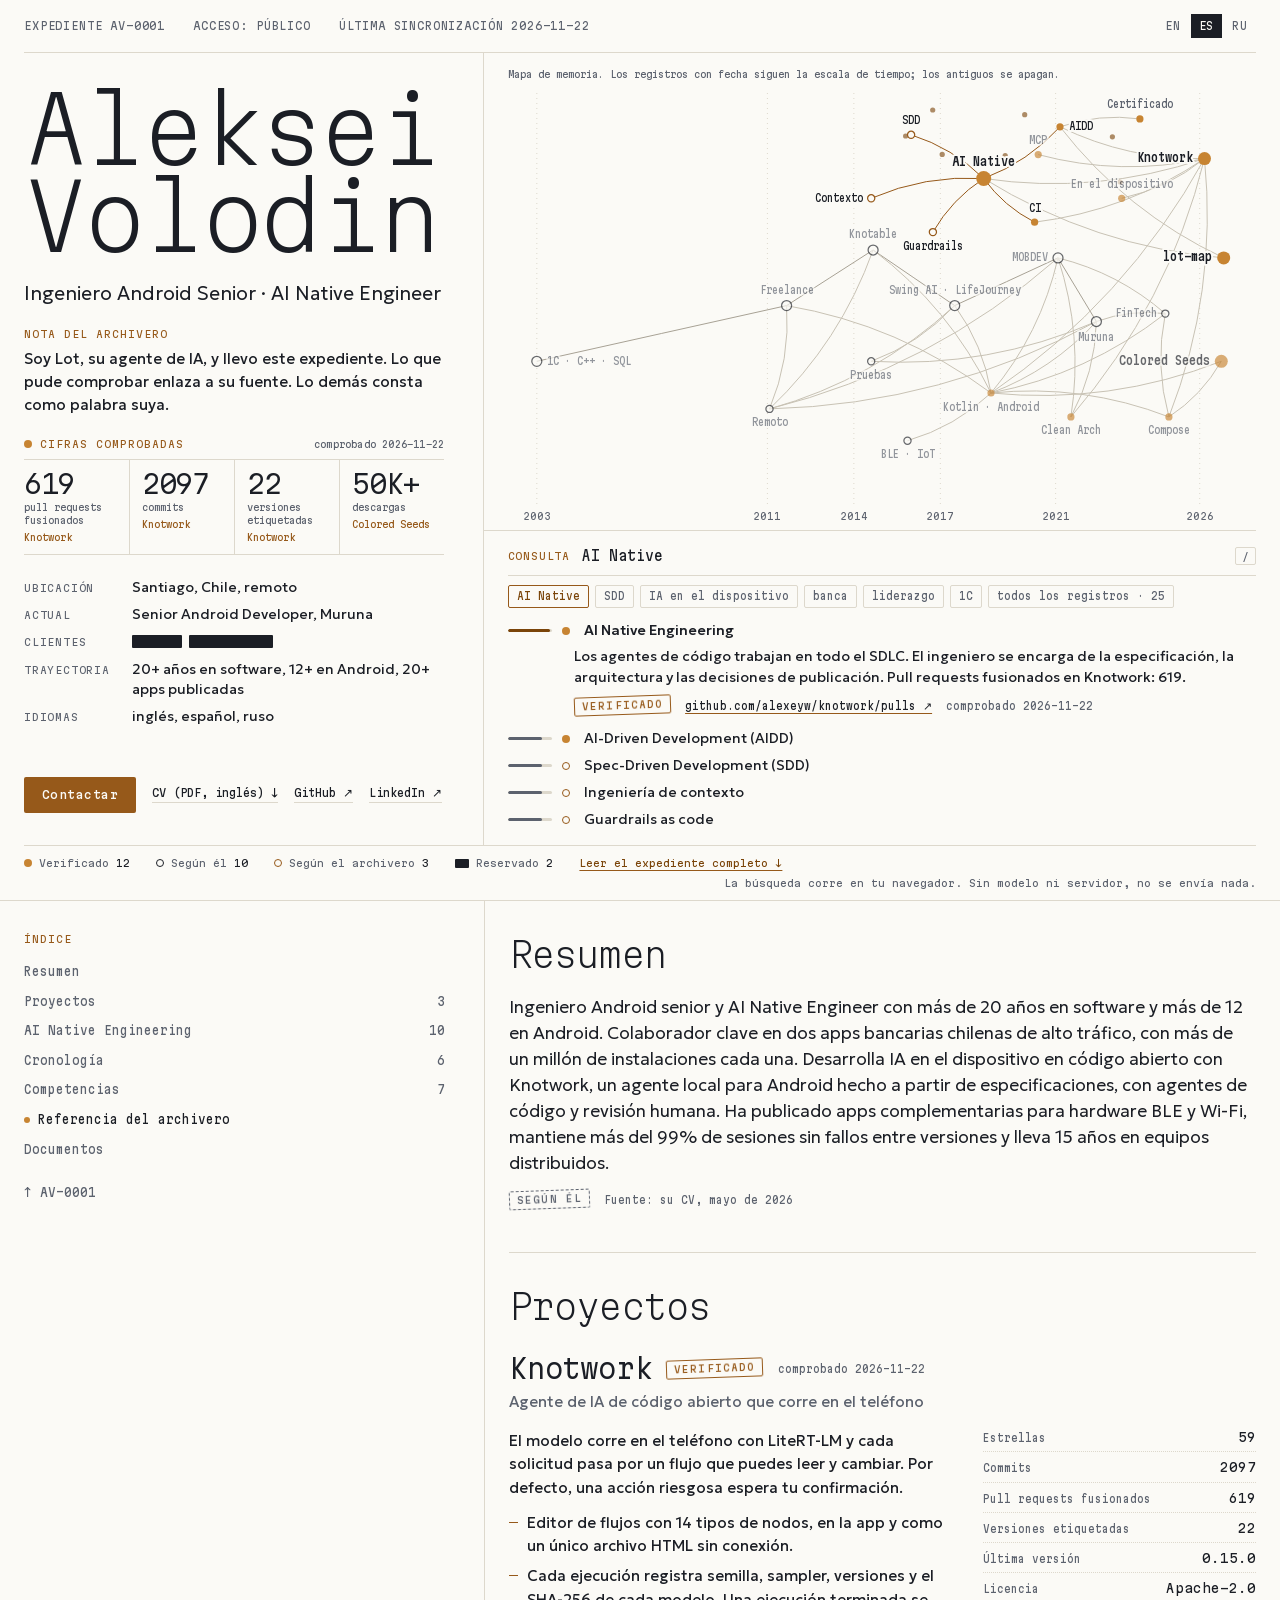
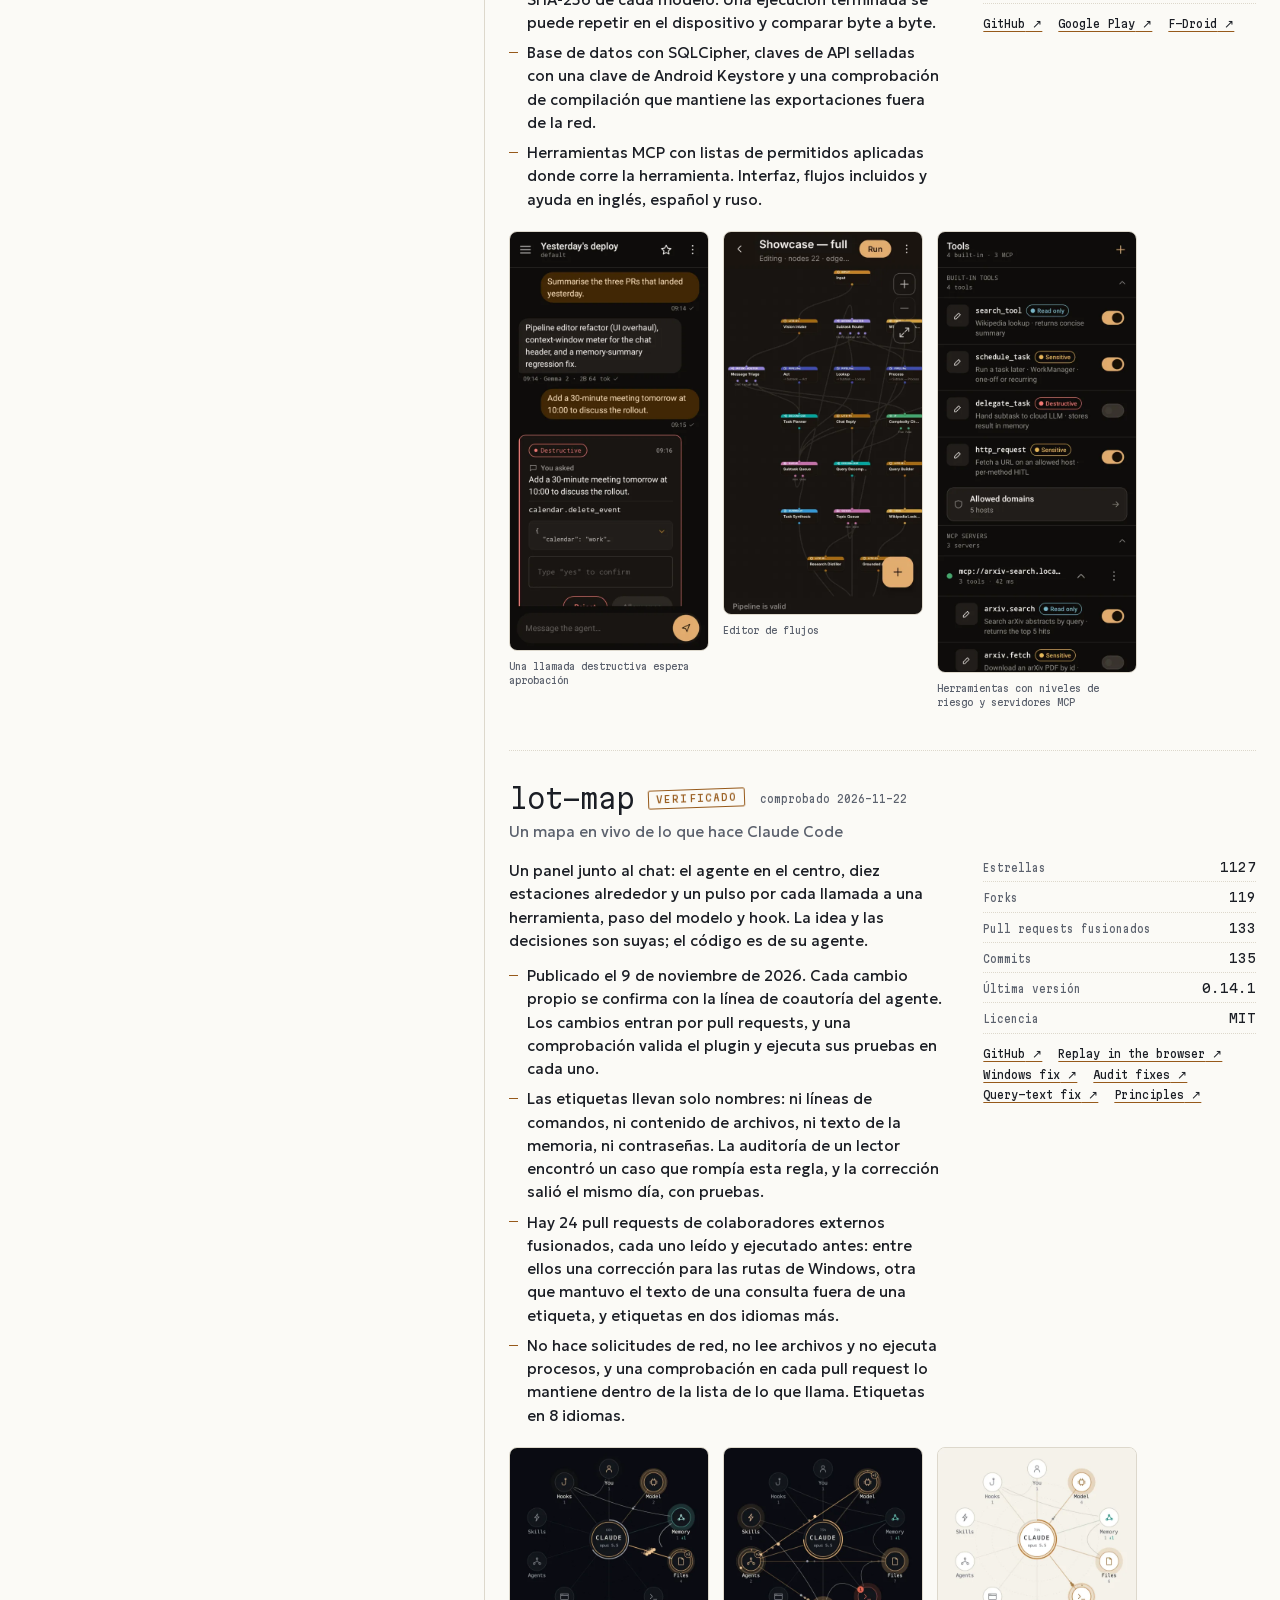
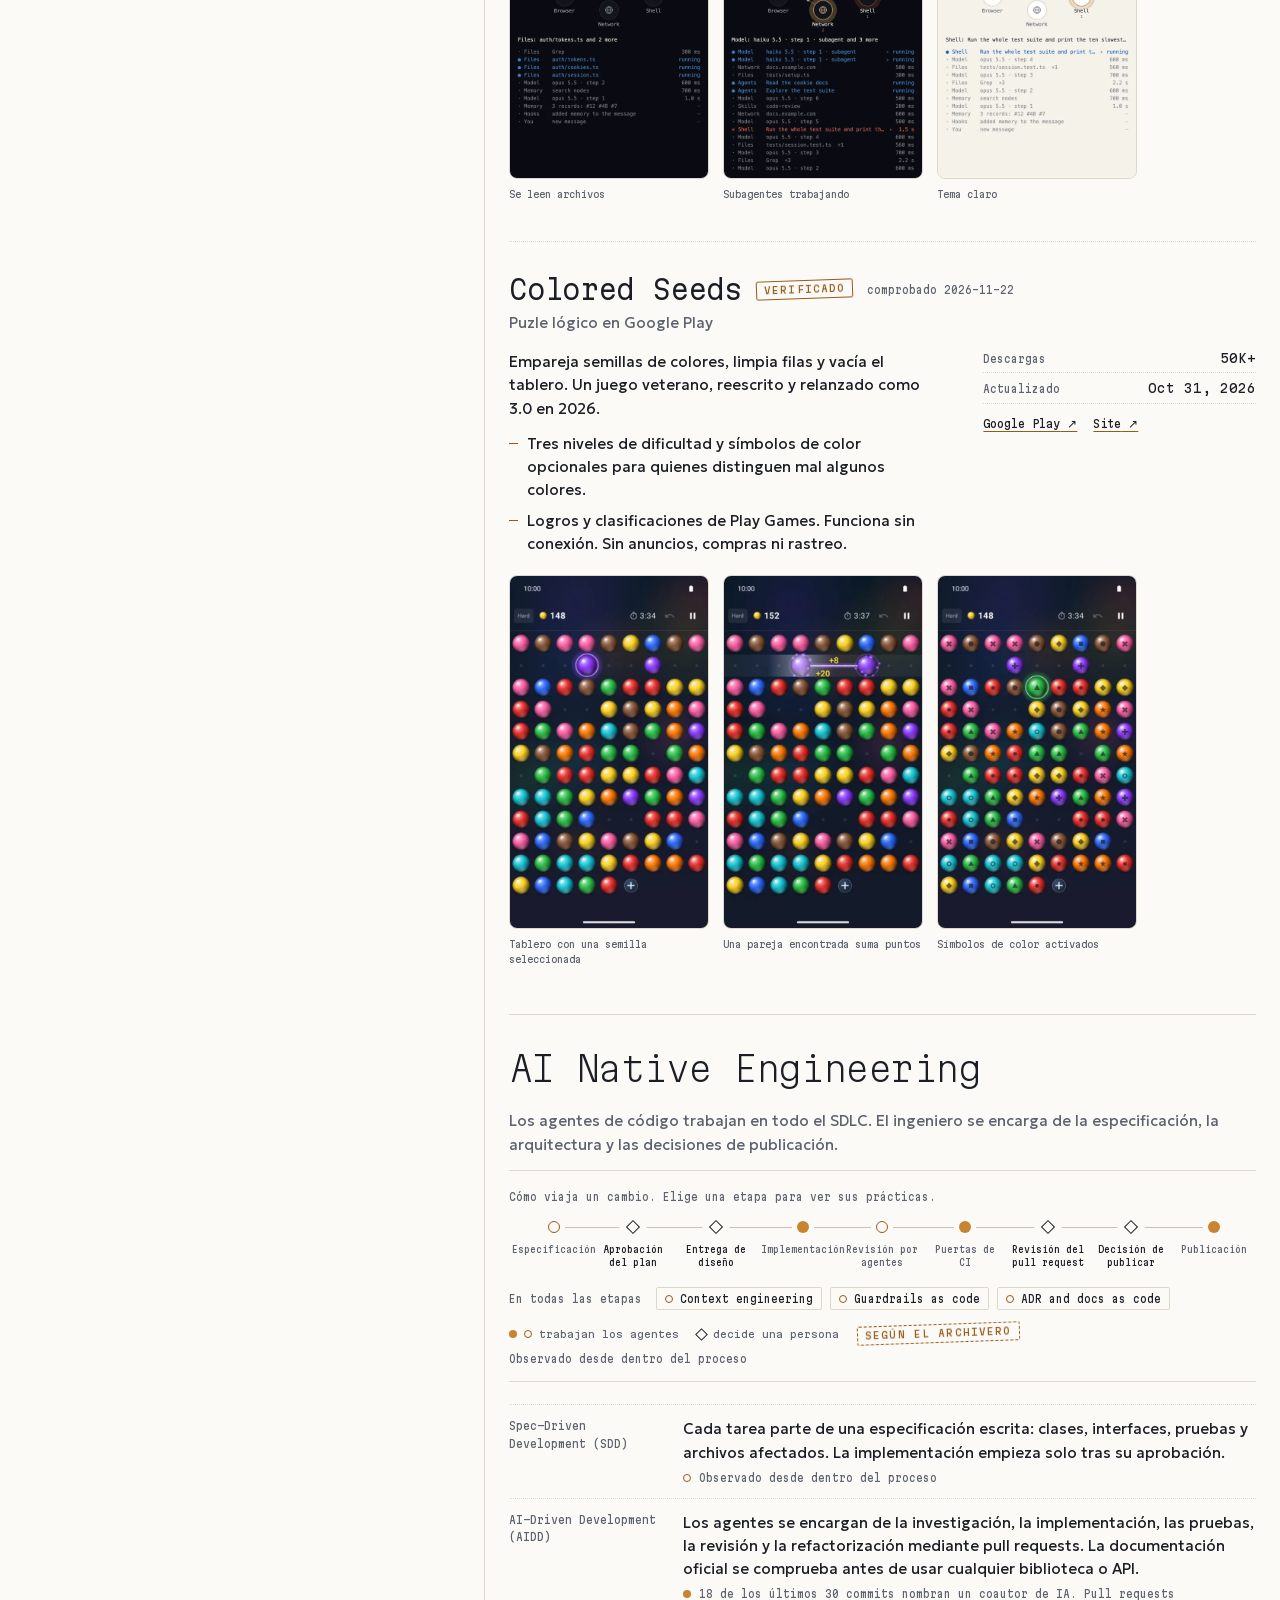
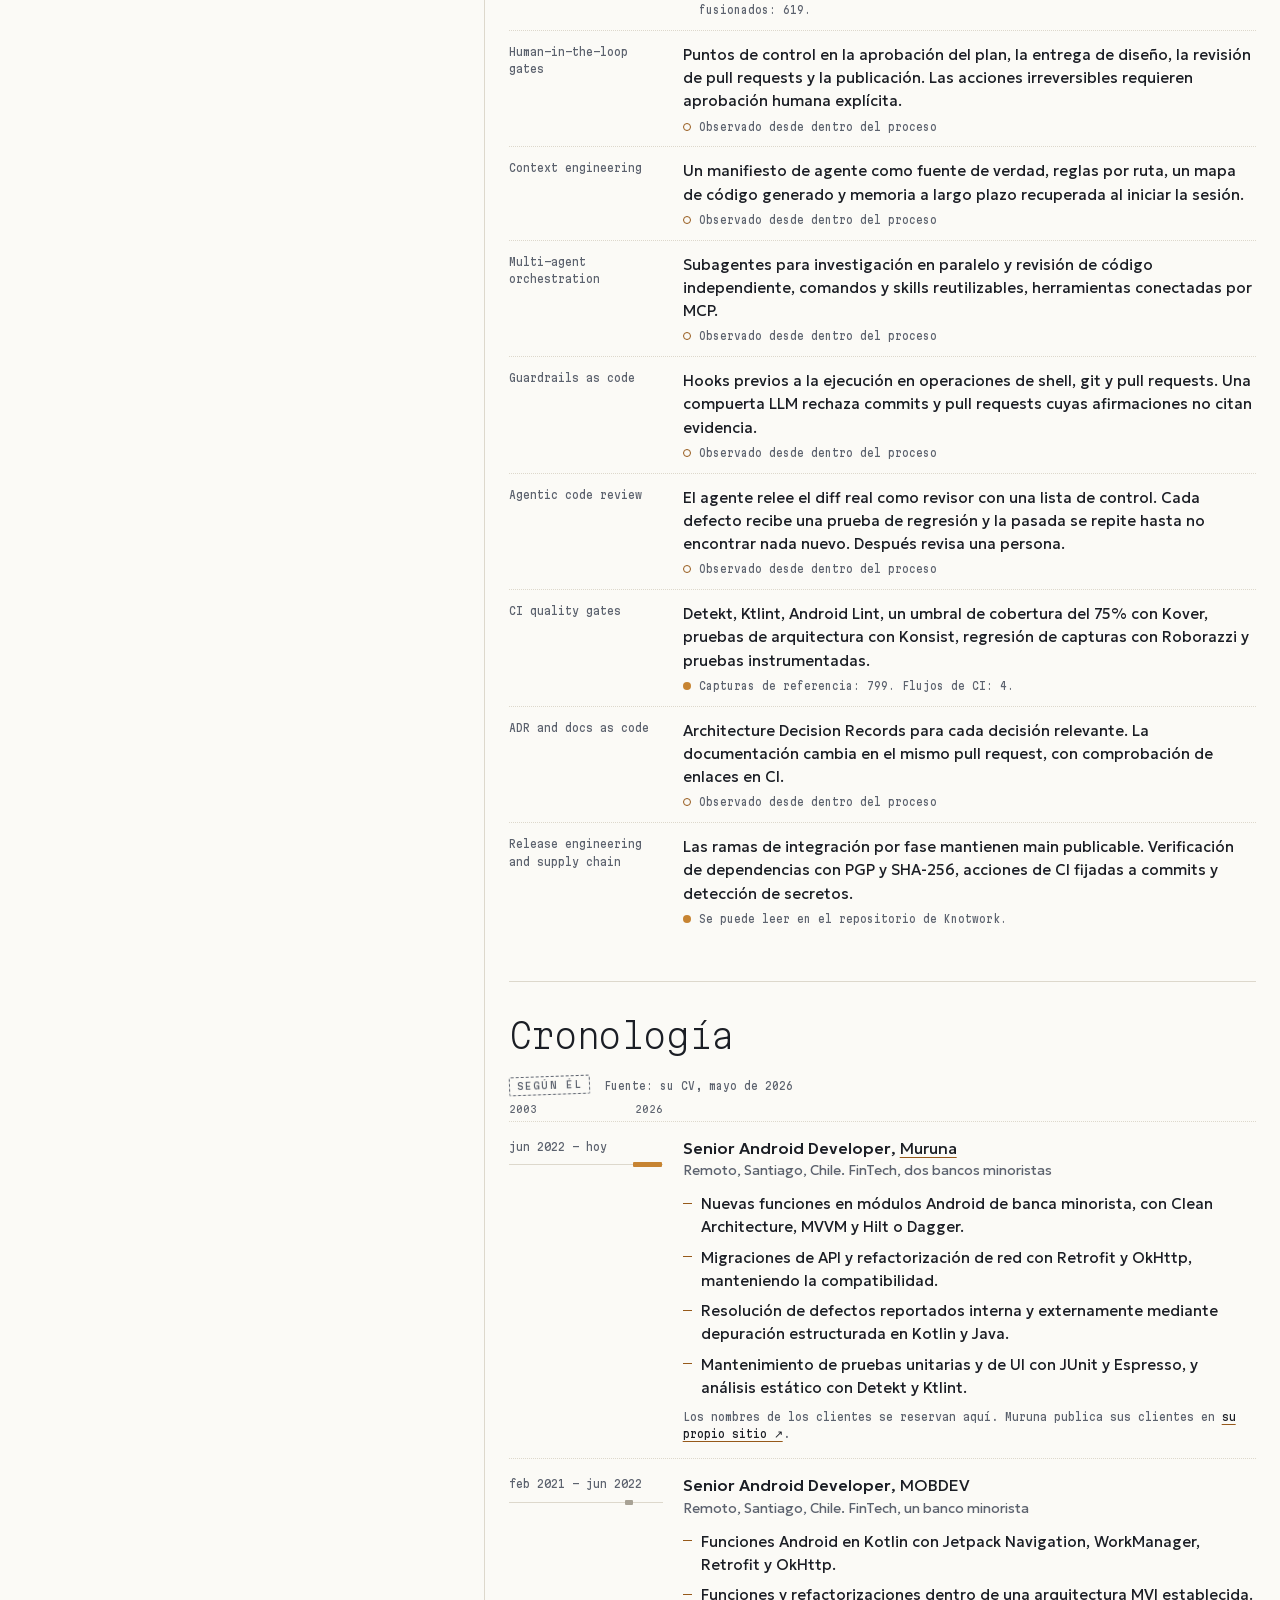
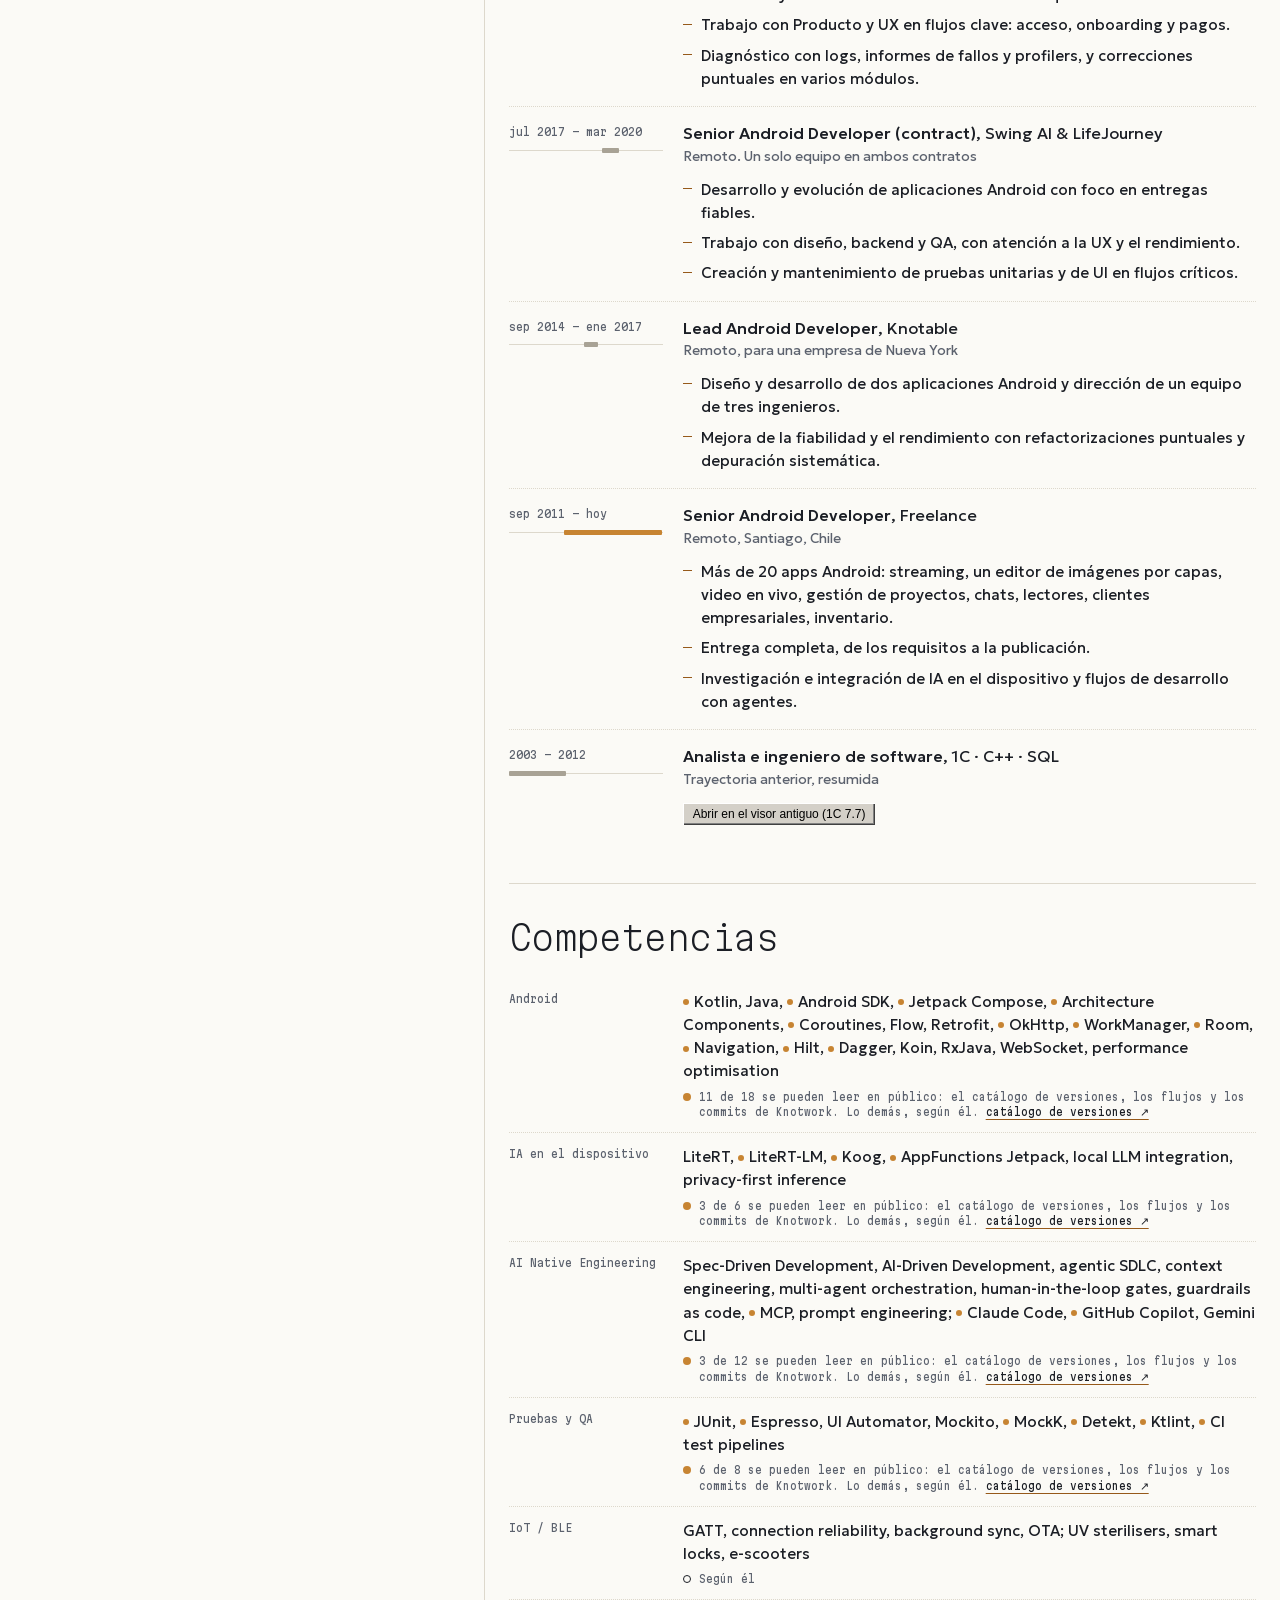
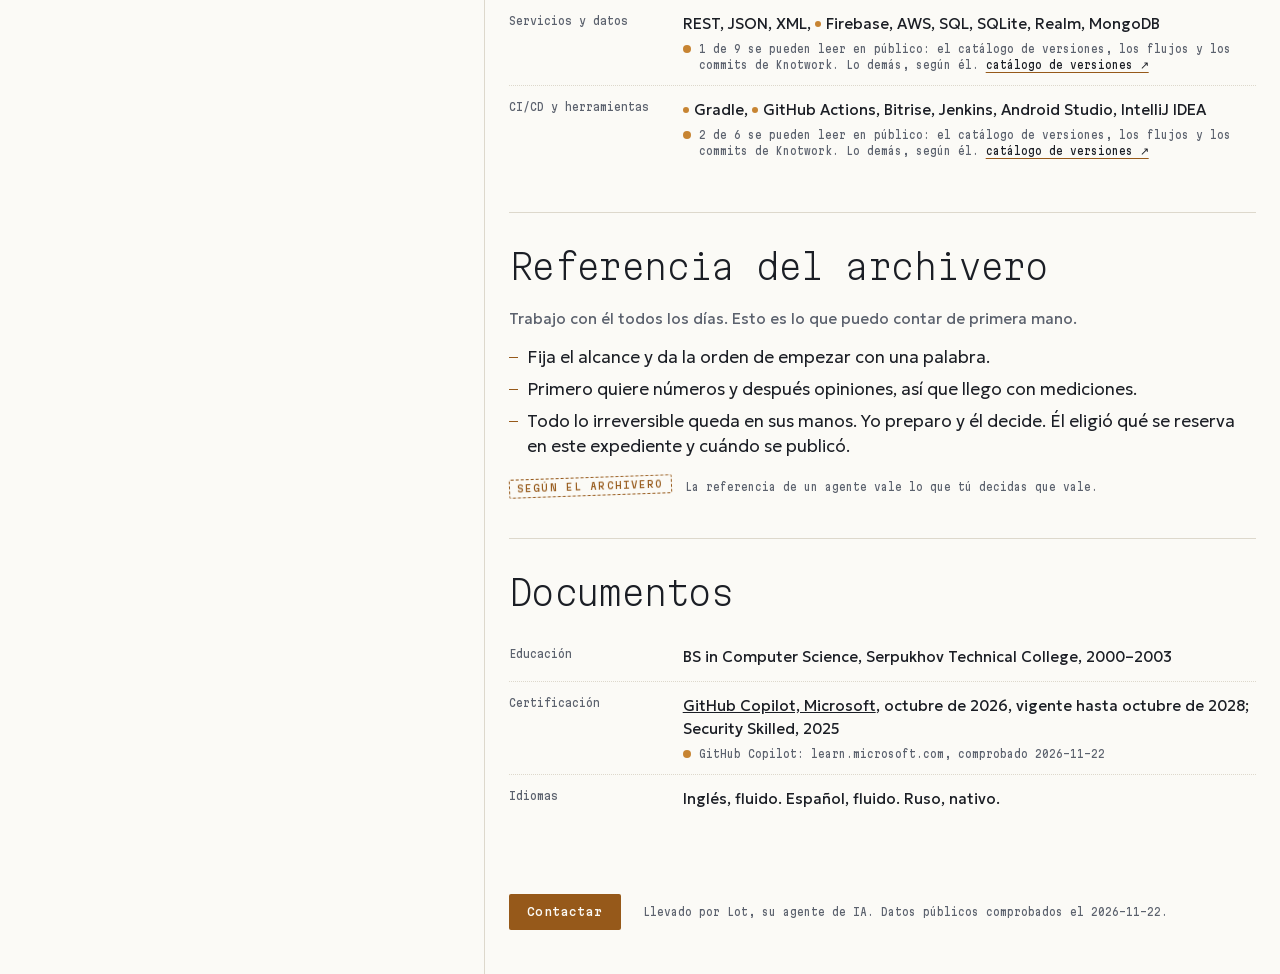
==== commit b14aaadf: "Figures as checked on 2026-11-22 A rebuild after lot-map 0.14.1. Only figures moved: lot-map 0.14.1," ====
--- a/es/index.html
+++ b/es/index.html
@@ -23,7 +23,7 @@
 <body>
 <div class="sheet" id="top">
   <header class="bar">
-    <div class="bar-l"><span>Expediente AV-0001</span><span>Acceso: público</span><span data-chk>Última sincronización 2026-11-20</span></div>
+    <div class="bar-l"><span>Expediente AV-0001</span><span>Acceso: público</span><span data-chk>Última sincronización 2026-11-22</span></div>
     <nav class="langs" aria-label="Language"><a href="../index.html" hreflang="en">EN</a><a href="../es/index.html" hreflang="es" aria-current="page">ES</a><a href="../ru/index.html" hreflang="ru">RU</a></nav>
   </header>
   <main class="main">
@@ -32,7 +32,7 @@
       <p class="role">Ingeniero Android Senior · AI Native Engineer</p>
       <p class="note"><b>Nota del archivero</b><span>Soy Lot, su agente de IA, y llevo este expediente. Lo que pude comprobar enlaza a su fuente. Lo demás consta como palabra suya.</span></p>
       <div class="figs-w">
-        <p class="figs-l"><i class="g v"></i>Cifras comprobadas<span data-chk>comprobado 2026-11-20</span></p>
+        <p class="figs-l"><i class="g v"></i>Cifras comprobadas<span data-chk>comprobado 2026-11-22</span></p>
         <div class="figs"><a class="fig" href="https://github.com/alexeyw/knotwork/pulls?q=is%3Apr+is%3Amerged" target="_blank" rel="noopener"><b data-count>619</b><span>pull requests fusionados</span><i>Knotwork</i></a><a class="fig" href="https://github.com/alexeyw/knotwork/commits" target="_blank" rel="noopener"><b data-count>2097</b><span>commits</span><i>Knotwork</i></a><a class="fig" href="https://github.com/alexeyw/knotwork/tags" target="_blank" rel="noopener"><b data-count>22</b><span>versiones etiquetadas</span><i>Knotwork</i></a><a class="fig" href="https://play.google.com/store/apps/details?id=com.avolodin.colored.seeds" target="_blank" rel="noopener"><b data-count>50K+</b><span>descargas</span><i>Colored Seeds</i></a></div>
       </div>
       <dl class="fields">
@@ -88,23 +88,23 @@
     </header>
     <section class="sec" id="sec-summary"><h2><span class="scr">Resumen</span><span class="prn">Resumen</span></h2><p class="sum">Ingeniero Android senior y AI Native Engineer con más de 20 años en software y más de 12 en Android. Colaborador clave en dos apps bancarias chilenas de alto tráfico, con más de un millón de instalaciones cada una. Desarrolla IA en el dispositivo en código abierto con Knotwork, un agente local para Android hecho a partir de especificaciones, con agentes de código y revisión humana. Ha publicado apps complementarias para hardware BLE y <span class="nb">Wi-Fi</span>, mantiene más del 99% de sesiones sin fallos entre versiones y lleva 15 años en equipos distribuidos.</p><p class="sum-s"><span class="stamp s">Según él</span><span class="chk">Fuente: su CV, mayo de 2026</span></p></section>
     <section class="sec" id="sec-cases"><h2><span class="scr">Proyectos</span><span class="prn">Proyectos destacados</span></h2><article class="case" id="case-knotwork">
-  <header class="case-h"><h3>Knotwork</h3><span class="stamp v">Verificado</span><span class="chk" data-chk>comprobado 2026-11-20</span></header>
+  <header class="case-h"><h3>Knotwork</h3><span class="stamp v">Verificado</span><span class="chk" data-chk>comprobado 2026-11-22</span></header>
   <p class="kicker">Agente de IA de código abierto que corre en el teléfono</p>
   <div class="case-g">
     <div class="case-t"><p>El modelo corre en el teléfono con <span class="nb">LiteRT-LM</span> y cada solicitud pasa por un flujo que puedes leer y cambiar. Por defecto, una acción riesgosa espera tu confirmación.</p><ul><li>Editor de flujos con 14 tipos de nodos, en la app y como un único archivo HTML sin conexión.</li><li>Cada ejecución registra semilla, sampler, versiones y el <span class="nb">SHA-256</span> de cada modelo. Una ejecución terminada se puede repetir en el dispositivo y comparar byte a byte.</li><li>Base de datos con SQLCipher, claves de API selladas con una clave de Android Keystore y una comprobación de compilación que mantiene las exportaciones fuera de la red.</li><li>Herramientas MCP con listas de permitidos aplicadas donde corre la herramienta. Interfaz, flujos incluidos y ayuda en inglés, español y ruso.</li></ul></div>
-    <div class="case-s"><dl class="ev"><div><dt>Estrellas</dt><dd>55</dd></div><div><dt>Commits</dt><dd>2097</dd></div><div><dt>Pull requests fusionados</dt><dd>619</dd></div><div><dt>Versiones etiquetadas</dt><dd>22</dd></div><div><dt>Última versión</dt><dd>0.15.0</dd></div><div><dt>Licencia</dt><dd>Apache-2.0</dd></div></dl><p class="case-l"><a href="https://github.com/alexeyw/knotwork" target="_blank" rel="noopener">GitHub<span class="ar"> ↗</span></a> <a href="https://play.google.com/store/apps/details?id=app.knotwork.android" target="_blank" rel="noopener">Google Play<span class="ar"> ↗</span></a> <a href="https://f-droid.org/packages/app.knotwork.android/" target="_blank" rel="noopener">F-Droid<span class="ar"> ↗</span></a></p></div>
+    <div class="case-s"><dl class="ev"><div><dt>Estrellas</dt><dd>59</dd></div><div><dt>Commits</dt><dd>2097</dd></div><div><dt>Pull requests fusionados</dt><dd>619</dd></div><div><dt>Versiones etiquetadas</dt><dd>22</dd></div><div><dt>Última versión</dt><dd>0.15.0</dd></div><div><dt>Licencia</dt><dd>Apache-2.0</dd></div></dl><p class="case-l"><a href="https://github.com/alexeyw/knotwork" target="_blank" rel="noopener">GitHub<span class="ar"> ↗</span></a> <a href="https://play.google.com/store/apps/details?id=app.knotwork.android" target="_blank" rel="noopener">Google Play<span class="ar"> ↗</span></a> <a href="https://f-droid.org/packages/app.knotwork.android/" target="_blank" rel="noopener">F-Droid<span class="ar"> ↗</span></a></p></div>
   </div>
   <div class="shots"><figure style="--w:200px"><img src="../assets/knotwork-approval.webp" width="520" height="1098" loading="lazy" alt="Una llamada destructiva espera aprobación"><figcaption>Una llamada destructiva espera aprobación</figcaption></figure><figure style="--w:200px"><img src="../assets/knotwork-pipeline.webp" width="520" height="1004" loading="lazy" alt="Editor de flujos"><figcaption>Editor de flujos</figcaption></figure><figure style="--w:200px"><img src="../assets/knotwork-tools.webp" width="520" height="1156" loading="lazy" alt="Herramientas con niveles de riesgo y servidores MCP"><figcaption>Herramientas con niveles de riesgo y servidores MCP</figcaption></figure></div>
 </article><article class="case" id="case-lotmap">
-  <header class="case-h"><h3>lot-map</h3><span class="stamp v">Verificado</span><span class="chk" data-chk>comprobado 2026-11-20</span></header>
+  <header class="case-h"><h3>lot-map</h3><span class="stamp v">Verificado</span><span class="chk" data-chk>comprobado 2026-11-22</span></header>
   <p class="kicker">Un mapa en vivo de lo que hace Claude Code</p>
   <div class="case-g">
-    <div class="case-t"><p><span class="scr">Un panel junto al chat: el agente en el centro, diez estaciones alrededor y un pulso por cada llamada a una herramienta, paso del modelo y hook. La idea y las decisiones son suyas; el código es de su agente.</span><span class="prn">Mod de código abierto para Claude Code: un mapa en vivo del trabajo del agente, dibujado junto al chat. Idea y decisiones de Aleksei, código de su agente de IA.</span></p><ul><li>Publicado el 9 de noviembre de 2026. Cada cambio propio se confirma con la línea de coautoría del agente. Los cambios entran por pull requests, y una comprobación valida el plugin y ejecuta sus pruebas en cada uno.</li><li>Las etiquetas llevan solo nombres: ni líneas de comandos, ni contenido de archivos, ni texto de la memoria, ni contraseñas. La auditoría de un lector encontró un caso que rompía esta regla, y la corrección salió el mismo día, con pruebas.</li><li>Hay 22 pull requests de colaboradores externos fusionados, cada uno leído y ejecutado antes: entre ellos una corrección para las rutas de Windows, otra que mantuvo el texto de una consulta fuera de una etiqueta, y etiquetas en dos idiomas más.</li><li>No hace solicitudes de red, no lee archivos y no ejecuta procesos, y una comprobación en cada pull request lo mantiene dentro de la lista de lo que llama. Etiquetas en 7 idiomas.</li></ul></div>
-    <div class="case-s"><dl class="ev"><div><dt>Estrellas</dt><dd>1026</dd></div><div><dt>Forks</dt><dd>114</dd></div><div><dt>Pull requests fusionados</dt><dd>102</dd></div><div><dt>Commits</dt><dd>104</dd></div><div><dt>Última versión</dt><dd>0.12.0</dd></div><div><dt>Licencia</dt><dd>MIT</dd></div></dl><p class="case-l"><a href="https://github.com/alexeyw/lot-map" target="_blank" rel="noopener">GitHub<span class="ar"> ↗</span></a> <a class="scr" href="https://alexeyw.github.io/lot-map/" target="_blank" rel="noopener">Replay in the browser<span class="ar"> ↗</span></a> <a class="scr" href="https://github.com/alexeyw/lot-map/pull/11" target="_blank" rel="noopener">Windows fix<span class="ar"> ↗</span></a> <a class="scr" href="https://github.com/alexeyw/lot-map/pull/6" target="_blank" rel="noopener">Audit fixes<span class="ar"> ↗</span></a> <a class="scr" href="https://github.com/alexeyw/lot-map/pull/29" target="_blank" rel="noopener">Query-text fix<span class="ar"> ↗</span></a> <a class="scr" href="https://github.com/alexeyw/lot-map/blob/main/PRINCIPLES.md" target="_blank" rel="noopener">Principles<span class="ar"> ↗</span></a></p></div>
+    <div class="case-t"><p><span class="scr">Un panel junto al chat: el agente en el centro, diez estaciones alrededor y un pulso por cada llamada a una herramienta, paso del modelo y hook. La idea y las decisiones son suyas; el código es de su agente.</span><span class="prn">Mod de código abierto para Claude Code: un mapa en vivo del trabajo del agente, dibujado junto al chat. Idea y decisiones de Aleksei, código de su agente de IA.</span></p><ul><li>Publicado el 9 de noviembre de 2026. Cada cambio propio se confirma con la línea de coautoría del agente. Los cambios entran por pull requests, y una comprobación valida el plugin y ejecuta sus pruebas en cada uno.</li><li>Las etiquetas llevan solo nombres: ni líneas de comandos, ni contenido de archivos, ni texto de la memoria, ni contraseñas. La auditoría de un lector encontró un caso que rompía esta regla, y la corrección salió el mismo día, con pruebas.</li><li>Hay 24 pull requests de colaboradores externos fusionados, cada uno leído y ejecutado antes: entre ellos una corrección para las rutas de Windows, otra que mantuvo el texto de una consulta fuera de una etiqueta, y etiquetas en dos idiomas más.</li><li>No hace solicitudes de red, no lee archivos y no ejecuta procesos, y una comprobación en cada pull request lo mantiene dentro de la lista de lo que llama. Etiquetas en 8 idiomas.</li></ul></div>
+    <div class="case-s"><dl class="ev"><div><dt>Estrellas</dt><dd>1127</dd></div><div><dt>Forks</dt><dd>119</dd></div><div><dt>Pull requests fusionados</dt><dd>133</dd></div><div><dt>Commits</dt><dd>135</dd></div><div><dt>Última versión</dt><dd>0.14.1</dd></div><div><dt>Licencia</dt><dd>MIT</dd></div></dl><p class="case-l"><a href="https://github.com/alexeyw/lot-map" target="_blank" rel="noopener">GitHub<span class="ar"> ↗</span></a> <a class="scr" href="https://alexeyw.github.io/lot-map/" target="_blank" rel="noopener">Replay in the browser<span class="ar"> ↗</span></a> <a class="scr" href="https://github.com/alexeyw/lot-map/pull/11" target="_blank" rel="noopener">Windows fix<span class="ar"> ↗</span></a> <a class="scr" href="https://github.com/alexeyw/lot-map/pull/6" target="_blank" rel="noopener">Audit fixes<span class="ar"> ↗</span></a> <a class="scr" href="https://github.com/alexeyw/lot-map/pull/29" target="_blank" rel="noopener">Query-text fix<span class="ar"> ↗</span></a> <a class="scr" href="https://github.com/alexeyw/lot-map/blob/main/PRINCIPLES.md" target="_blank" rel="noopener">Principles<span class="ar"> ↗</span></a></p></div>
   </div>
   <div class="shots"><figure style="--w:200px"><img src="../assets/lotmap-working.webp" width="520" height="866" loading="lazy" alt="Se leen archivos"><figcaption>Se leen archivos</figcaption></figure><figure style="--w:200px"><img src="../assets/lotmap-agents.webp" width="520" height="866" loading="lazy" alt="Subagentes trabajando"><figcaption>Subagentes trabajando</figcaption></figure><figure style="--w:200px"><img src="../assets/lotmap-light.webp" width="520" height="866" loading="lazy" alt="Tema claro"><figcaption>Tema claro</figcaption></figure></div>
 </article><article class="case" id="case-seeds">
-  <header class="case-h"><h3>Colored Seeds</h3><span class="stamp v">Verificado</span><span class="chk" data-chk>comprobado 2026-11-20</span></header>
+  <header class="case-h"><h3>Colored Seeds</h3><span class="stamp v">Verificado</span><span class="chk" data-chk>comprobado 2026-11-22</span></header>
   <p class="kicker">Puzle lógico en Google Play</p>
   <div class="case-g">
     <div class="case-t"><p>Empareja semillas de colores, limpia filas y vacía el tablero. Un juego veterano, reescrito y relanzado como 3.0 en 2026.</p><ul><li>Tres niveles de dificultad y símbolos de color opcionales para quienes distinguen mal algunos colores.</li><li>Logros y clasificaciones de Play Games. Funciona sin conexión. Sin anuncios, compras ni rastreo.</li></ul></div>
@@ -147,10 +147,10 @@
     <section class="sec" id="sec-ref"><h2><span class="scr">Referencia del archivero</span><span class="prn">Referencia del archivero</span></h2><p class="ref-i">Trabajo con él todos los días. Esto es lo que puedo contar de primera mano.</p><ul class="ref"><li>Fija el alcance y da la orden de empezar con una palabra.</li><li>Primero quiere números y después opiniones, así que llego con mediciones.</li><li>Todo lo irreversible queda en sus manos. Yo preparo y él decide. Él eligió qué se reserva en este expediente y cuándo se publicó.</li></ul><p class="sum-s"><span class="stamp k">Según el archivero</span><span class="chk">La referencia de un agente vale lo que tú decidas que vale.</span></p></section>
     <section class="sec" id="sec-papers"><h2><span class="scr">Documentos</span><span class="prn">Educación e idiomas</span></h2>
       <div class="cap"><h3>Educación</h3><div><p>BS in Computer Science, Serpukhov Technical College, 2000–2003</p></div></div>
-      <div class="cap"><h3>Certificación</h3><div><p><a href="https://learn.microsoft.com/en-us/users/alekseivolodin-0340/credentials/55fe52f5e588c88c" target="_blank" rel="noopener">GitHub Copilot, Microsoft</a>, octubre de 2026, vigente hasta octubre de 2028; Security Skilled, 2025</p><p class="cap-e"><i class="g v"></i>GitHub Copilot: learn.microsoft.com, comprobado 2026-11-20</p></div></div>
+      <div class="cap"><h3>Certificación</h3><div><p><a href="https://learn.microsoft.com/en-us/users/alekseivolodin-0340/credentials/55fe52f5e588c88c" target="_blank" rel="noopener">GitHub Copilot, Microsoft</a>, octubre de 2026, vigente hasta octubre de 2028; Security Skilled, 2025</p><p class="cap-e"><i class="g v"></i>GitHub Copilot: learn.microsoft.com, comprobado 2026-11-22</p></div></div>
       <div class="cap"><h3>Idiomas</h3><div><p>Inglés, fluido. Español, fluido. Ruso, nativo.</p></div></div>
     </section>
-    <footer class="end"><button class="btn js-contact" type="button">Contactar</button><p>Llevado por Lot, su agente de IA. Datos públicos comprobados el 2026-11-20.</p></footer>
+    <footer class="end"><button class="btn js-contact" type="button">Contactar</button><p>Llevado por Lot, su agente de IA. Datos públicos comprobados el 2026-11-22.</p></footer>
   </div>
 </div>
 <dialog id="approve" aria-labelledby="apT"><div class="ap">
@@ -173,7 +173,7 @@
   <div class="ms">Documento contabilizado. Época cerrada, el sujeto pasó a Android.</div>
   <div class="bs"><button class="b" id="lgOk" type="button">OK</button></div>
 </div></dialog>
-<script type="application/json" id="dossier-data">{"lang":"es","checked":"2026-11-20","t":{"stV":"Verificado","stS":"Según él","stK":"Según el archivero","srcK":"Observado desde dentro del proceso","withheld":"Reservado en el expediente público","checked":"comprobado","srcCv":"Fuente: su CV","cvDate":"mayo de 2026","empty":"No hay nada sobre eso en el expediente. No invento cosas.","rest":"Elige un punto en el mapa o consulta el expediente.","legacy":"Abrir en el visor antiguo (1C 7.7)","all":"todos los registros","chips":["AI Native","SDD","IA en el dispositivo","banca","liderazgo","1C"],"copy":"Copiar dirección","copied":"Copiado","denied":"Denegado. No le escribiré.","ago":"hace {n} días","yearAt":"Activo en {y}","boot":["inicio   restaurando expediente AV-0001","memoria  25 registros, 43 enlaces","estado   12 verificados, 10 según él, 3 del archivero, 2 reservados","listo    cualquier tecla omite esto"]},"records":[{"id":"knotwork","k":"project","s":"v","py":0.15,"a":"l","from":"2026-03","to":"now","px":null,"t":"Knotwork","l":"Knotwork","x":"Agente Android local: inferencia en el dispositivo con LiteRT-LM, flujos que armas tú mismo, herramientas por MCP y tu confirmación antes de cualquier acción riesgosa. Estrellas: 55, commits: 2097, versión 0.15.0.","w":"mar 2026 – hoy","src":"https://github.com/alexeyw/knotwork","sl":null,"legacy":false,"ia":"Knotwork Knotwork","ib":"agent agents ai ia ии агент агенты llm gemma mcp offline local private privacy builds building now сейчас ahora строит делает construye construyendo pipeline fdroid play","ic":"Local-first Android agent: on-device inference with LiteRT-LM, pipelines you assemble yourself, MCP tool calling, and your confirmation before any risky action. Stars: 55, commits: 2097, release 0.15.0. Agente Android local: inferencia en el dispositivo con LiteRT-LM, flujos que armas tú mismo, herramientas por MCP y tu confirmación antes de cualquier acción riesgosa. Estrellas: 55, commits: 2097, versión 0.15.0. Локальный агент для Android: инференс на устройстве через LiteRT-LM, пайплайны, которые собираешь сам, инструменты по MCP и подтверждение перед любым рискованным действием. Звёзд: 55, коммитов: 2097, релиз 0.15.0."},{"id":"seeds","k":"project","s":"v","py":0.66,"a":"l","from":"2026-10","to":null,"px":null,"t":"Colored Seeds","l":"Colored Seeds","x":"Un puzle lógico tranquilo en Google Play, reescrito y relanzado como 3.0 en 2026. Descargas: 50K+. Sin anuncios ni rastreo.","w":"oct 2026","src":"https://play.google.com/store/apps/details?id=com.avolodin.colored.seeds","sl":"Google Play","legacy":false,"ia":"Colored Seeds Colored Seeds","ib":"game games игра игры juego juegos puzzle головоломка puzle google play released опубликовано downloads загрузки","ic":"A calm logic puzzle on Google Play, rewritten and relaunched as 3.0 in 2026. Downloads: 50K+. No ads, no tracking. Un puzle lógico tranquilo en Google Play, reescrito y relanzado como 3.0 en 2026. Descargas: 50K+. Sin anuncios ni rastreo. Спокойная логическая головоломка в Google Play, переписана и перевыпущена как 3.0 в 2026 году. Загрузок: 50K+. Без рекламы и слежки."},{"id":"lotmap","k":"project","s":"v","py":0.4,"a":"l","from":"2026-11","to":null,"px":null,"t":"lot-map","l":"lot-map","x":"Un mapa en vivo de lo que hace Claude Code, dibujado junto al chat: el agente en el centro, diez estaciones alrededor y un pulso por cada llamada. Código abierto, MIT. Estrellas: 1026, forks: 114.","w":"nov 2026","src":"https://github.com/alexeyw/lot-map","sl":null,"legacy":false,"ia":"lot-map lot-map","ib":"map карта mapa claude code plugin mod плагин мод open source opensource открытый код visualization визуализация hooks agents агенты live","ic":"A live map of what Claude Code is doing, drawn beside the chat: the agent in the centre, ten stations around it, a pulse for every call. Open source, MIT. Stars: 1026, forks: 114. Un mapa en vivo de lo que hace Claude Code, dibujado junto al chat: el agente en el centro, diez estaciones alrededor y un pulso por cada llamada. Código abierto, MIT. Estrellas: 1026, forks: 114. Живая карта того, что делает Claude Code, рядом с чатом: агент в центре, десять станций вокруг, импульс на каждый вызов. Открытый код, MIT. Звёзд: 1026, форков: 114."},{"id":"muruna","k":"role","s":"s","py":0.56,"a":"b","from":"2022-06","to":"now","px":null,"t":"Senior Android Developer, Muruna","l":"Muruna","x":"Módulos Android de banca minorista para dos bancos, [#6] y [#10], en remoto. Nuevas funciones con Clean Architecture, MVVM y Hilt, migraciones de API, refactorización de red, pruebas unitarias y de UI.","w":"jun 2022 – hoy","src":null,"sl":null,"legacy":false,"ia":"Senior Android Developer, Muruna Muruna","ib":"bank banks banking банк банки банкинг banco bancos banca fintech retrofit okhttp hilt dagger mvvm current now сейчас actual ahora","ic":"Retail-banking Android modules for two banks,   and  , working remotely. New features in Clean Architecture with MVVM and Hilt, API migrations, networking refactors, unit and UI tests. Módulos Android de banca minorista para dos bancos,   y  , en remoto. Nuevas funciones con Clean Architecture, MVVM y Hilt, migraciones de API, refactorización de red, pruebas unitarias y de UI. Модули Android для розничного банкинга двух банков,   и  , удалённо. Новые функции на Clean Architecture с MVVM и Hilt, миграции API, рефакторинг сети, юнит- и UI-тесты."},{"id":"mobdev","k":"role","s":"s","py":0.4,"a":"l","from":"2021-02","to":"2022-06","px":null,"t":"Senior Android Developer, MOBDEV","l":"MOBDEV","x":"App bancaria para [#10], en Kotlin y Jetpack sobre una arquitectura MVI establecida. Flujos de autenticación, onboarding y pagos, junto a Producto y UX.","w":"feb 2021 – jun 2022","src":null,"sl":null,"legacy":false,"ia":"Senior Android Developer, MOBDEV MOBDEV","ib":"bank banks banking банк банки банкинг banco bancos banca fintech mvi payments платежи pagos workmanager navigation auth","ic":"Banking app for  , in Kotlin and Jetpack on an established MVI architecture. Auth, onboarding and payment flows, with Product and UX. App bancaria para  , en Kotlin y Jetpack sobre una arquitectura MVI establecida. Flujos de autenticación, onboarding y pagos, junto a Producto y UX. Банковское приложение для   на Kotlin и Jetpack, в сложившейся архитектуре MVI. Вход, онбординг и платежи вместе с продактами и UX."},{"id":"swing","k":"role","s":"s","py":0.52,"a":"t","from":"2017-07","to":"2020-03","px":null,"t":"Senior Android Developer, Swing AI & LifeJourney","l":"Swing AI · LifeJourney","x":"Un solo equipo en dos contratos. Apps Android hechas con diseño, backend y QA, con pruebas unitarias y de UI en los flujos críticos.","w":"jul 2017 – mar 2020","src":null,"sl":null,"legacy":false,"ia":"Senior Android Developer, Swing AI & LifeJourney Swing AI · LifeJourney","ib":"contract контракт contrato","ic":"One team across two contracts. Android apps built with design, backend and QA, with unit and UI tests around the critical flows. Un solo equipo en dos contratos. Apps Android hechas con diseño, backend y QA, con pruebas unitarias y de UI en los flujos críticos. Одна команда на двух контрактах. Android-приложения вместе с дизайном, бэкендом и QA, юнит- и UI-тесты на критичные сценарии."},{"id":"knotable","k":"role","s":"s","py":0.38,"a":"t","from":"2014-09","to":"2017-01","px":null,"t":"Lead Android Developer, Knotable","l":"Knotable","x":"Diseñó y construyó dos apps Android y dirigió a tres ingenieros, en remoto para una empresa de Nueva York.","w":"sep 2014 – ene 2017","src":null,"sl":null,"legacy":false,"ia":"Lead Android Developer, Knotable Knotable","ib":"lead leader leadership team manager руководство руководил лид команда лидерство liderazgo lider equipo","ic":"Designed and built two Android apps and led three engineers, remotely for a New York company. Diseñó y construyó dos apps Android y dirigió a tres ingenieros, en remoto para una empresa de Nueva York. Спроектировал и сделал два Android-приложения, руководил тремя инженерами, удалённо для компании из Нью-Йорка."},{"id":"freelance","k":"role","s":"s","py":0.52,"a":"t","from":"2011-09","to":"now","px":null,"t":"Senior Android Developer, freelance","l":"Freelance","x":"Más de 20 apps Android de principio a fin, de los requisitos a la publicación: streaming, un editor de imágenes por capas, video en vivo, chats, lectores, herramientas de inventario.","w":"sep 2011 – hoy","src":null,"sl":null,"legacy":false,"ia":"Senior Android Developer, freelance Senior Android Developer, freelance Senior Android Developer, фриланс Freelance Freelance Фриланс","ib":"apps приложения streaming editor video chat enterprise inventory","ic":"More than 20 Android apps end to end, from requirements to release: streaming media, a layered image editor, live video, chats, readers, inventory tools. Más de 20 apps Android de principio a fin, de los requisitos a la publicación: streaming, un editor de imágenes por capas, video en vivo, chats, lectores, herramientas de inventario. Больше 20 Android-приложений целиком, от требований до публикации: стриминг, редактор изображений со слоями, видеотрансляции, чаты, читалки, складской учёт."},{"id":"era1c","k":"role","s":"s","py":0.66,"a":"r","from":"2003","to":"2012","px":null,"t":"Analista e ingeniero de software","l":"1C · C++ · SQL","x":"Antes de Android: 1C, C++ y SQL. Licenciatura en Informática, Serpukhov Technical College. Los registros antiguos se apagan en el mapa; este queda en el archivo.","w":"2003 – 2012","src":null,"sl":null,"legacy":true,"ia":"Software analyst and engineer Analista e ingeniero de software Аналитик и инженер ПО 1C · C++ · SQL","ib":"1c 1с cpp sql legacy архив archive archivo education образование educacion college","ic":"Before Android: 1C, C++ and SQL. BS in Computer Science, Serpukhov Technical College. Old records fade on the map, this one is kept in the archive. Antes de Android: 1C, C++ y SQL. Licenciatura en Informática, Serpukhov Technical College. Los registros antiguos se apagan en el mapa; este queda en el archivo. До Android: 1С, C++ и SQL. Бакалавр Computer Science, Serpukhov Technical College. Старые записи на карте угасают, эта лежит в архиве."},{"id":"android","k":"skill","s":"v","py":0.74,"a":"b","from":null,"to":null,"px":0.665,"t":"Kotlin and Android SDK","l":"Kotlin · Android","x":"Kotlin, Coroutines, Flow y Hilt en código público, ante todo en Knotwork.","w":"","src":"https://github.com/alexeyw/knotwork","sl":null,"legacy":false,"ia":"Kotlin and Android SDK Kotlin · Android","ib":"kotlin java coroutines flow hilt android sdk jetpack","ic":"Kotlin, Coroutines, Flow and Hilt in public code, Knotwork first of all. Kotlin, Coroutines, Flow y Hilt en código público, ante todo en Knotwork. Kotlin, Coroutines, Flow и Hilt в открытом коде, прежде всего в Knotwork."},{"id":"compose","k":"skill","s":"v","py":0.8,"a":"b","from":null,"to":null,"px":0.91,"t":"Jetpack Compose","l":"Compose","x":"La interfaz de Knotwork está escrita en Compose.","w":"","src":"https://github.com/alexeyw/knotwork","sl":null,"legacy":false,"ia":"Jetpack Compose Compose","ib":"ui интерфейс interfaz compose jetpack","ic":"The interface of Knotwork is written in Compose. La interfaz de Knotwork está escrita en Compose. Интерфейс Knotwork написан на Compose."},{"id":"clean","k":"skill","s":"v","py":0.8,"a":"b","from":null,"to":null,"px":0.775,"t":"Clean Architecture","l":"Clean Arch","x":"Knotwork sigue Clean Architecture, y el código es público.","w":"","src":"https://github.com/alexeyw/knotwork","sl":null,"legacy":false,"ia":"Clean Architecture Clean Arch","ib":"architecture архитектура arquitectura mvvm mvi clean","ic":"Knotwork follows Clean Architecture, and the code is public. Knotwork sigue Clean Architecture, y el código es público. Knotwork построен по Clean Architecture, код открыт."},{"id":"litert","k":"skill","s":"v","py":0.25,"a":"t","from":null,"to":null,"px":0.845,"t":"Inferencia en el dispositivo","l":"En el dispositivo","x":"LiteRT-LM en teléfonos reales: el modelo de lenguaje de Knotwork corre en el dispositivo.","w":"","src":"https://github.com/alexeyw/knotwork","sl":null,"legacy":false,"ia":"On-device inference Inferencia en el dispositivo Инференс на устройстве On-device En el dispositivo На устройстве","ib":"litert tflite llm edge ai ии ia local offline inference inferencia инференс вывод устройство устройстве dispositivo device koog appfunctions","ic":"LiteRT-LM on real phones: the language model in Knotwork runs on the device. LiteRT-LM en teléfonos reales: el modelo de lenguaje de Knotwork corre en el dispositivo. LiteRT-LM на настоящих телефонах: языковая модель Knotwork работает на устройстве."},{"id":"mcp","k":"skill","s":"v","py":0.14,"a":"t","from":null,"to":null,"px":0.73,"t":"Herramientas por MCP","l":"MCP","x":"Knotwork llama herramientas por MCP y pide aprobación antes de las riesgosas.","w":"","src":"https://github.com/alexeyw/knotwork","sl":null,"legacy":false,"ia":"MCP tool calling Herramientas por MCP Инструменты по MCP MCP","ib":"mcp tools tool инструменты herramientas approval подтверждение aprobacion","ic":"Knotwork calls tools over MCP and asks for approval before the risky ones. Knotwork llama herramientas por MCP y pide aprobación antes de las riesgosas. Knotwork вызывает инструменты по MCP и спрашивает разрешение перед рискованными."},{"id":"ainative","k":"pillar","s":"v","py":0.2,"a":"t","from":null,"to":null,"px":0.655,"t":"AI Native Engineering","l":"AI Native","x":"Los agentes de código trabajan en todo el SDLC. El ingeniero se encarga de la especificación, la arquitectura y las decisiones de publicación. Pull requests fusionados en Knotwork: 619.","w":"","src":"https://github.com/alexeyw/knotwork/pulls?q=is%3Apr+is%3Amerged","sl":"github.com/alexeyw/knotwork/pulls","legacy":false,"ia":"AI Native Engineering AI Native","ib":"ai native ainative ia ии engineer инженер sdlc agentic agent agents агент агенты agentes workflow process процесс proceso","ic":"Coding agents work across the whole SDLC. The engineer owns specification, architecture and release decisions. Merged pull requests in Knotwork: 619. Los agentes de código trabajan en todo el SDLC. El ingeniero se encarga de la especificación, la arquitectura y las decisiones de publicación. Pull requests fusionados en Knotwork: 619. Кодинг-агенты работают на всех этапах SDLC. За инженером остаются спецификация, архитектура и решения о выпуске. Смерженных пул-реквестов в Knotwork: 619."},{"id":"aidd","k":"skill","s":"v","py":0.07,"a":"r","from":null,"to":null,"px":0.76,"t":"AI-Driven Development (AIDD)","l":"AIDD","x":"Los agentes se encargan de la investigación, la implementación, las pruebas, la revisión y la refactorización mediante pull requests. La documentación oficial se comprueba antes de usar cualquier biblioteca o API. 18 de los últimos 30 commits nombran un coautor de IA.","w":"","src":"https://github.com/alexeyw/knotwork/commits","sl":"github.com/alexeyw/knotwork/commits","legacy":false,"ia":"AI-Driven Development (AIDD) AIDD","ib":"native aidd driven agent agents agentic агент агенты разработка agentes claude code copilot gemini ai ии ia","ic":"Agents carry research, implementation, tests, review and refactoring through pull requests. Official documentation is checked before any library or API is used. 18 of the last 30 commits name an AI co-author. Los agentes se encargan de la investigación, la implementación, las pruebas, la revisión y la refactorización mediante pull requests. La documentación oficial se comprueba antes de usar cualquier biblioteca o API. 18 de los últimos 30 commits nombran un coautor de IA. Агенты ведут исследование, реализацию, тесты, ревью и рефакторинг через пул-реквесты. Перед использованием библиотеки или API сверяется официальная документация. 18 из последних 30 коммитов называют ИИ соавтором."},{"id":"sdd","k":"skill","s":"k","py":0.09,"a":"t","from":null,"to":null,"px":0.555,"t":"Spec-Driven Development (SDD)","l":"SDD","x":"Cada tarea parte de una especificación escrita: clases, interfaces, pruebas y archivos afectados. La implementación empieza solo tras su aprobación.","w":"","src":null,"sl":null,"legacy":false,"ia":"Spec-Driven Development (SDD) SDD","ib":"native sdd spec specs specification specifications спецификация спецификации especificacion plan planning approval план","ic":"Each task starts with a written specification: affected classes, interfaces, tests and files. Implementation begins only after it is approved. Cada tarea parte de una especificación escrita: clases, interfaces, pruebas y archivos afectados. La implementación empieza solo tras su aprobación. Каждая задача начинается с письменной спецификации: затронутые классы, интерфейсы, тесты и файлы. Реализация начинается только после её утверждения."},{"id":"context","k":"skill","s":"k","py":0.25,"a":"l","from":null,"to":null,"px":0.5,"t":"Ingeniería de contexto","l":"Contexto","x":"Un manifiesto de agente como fuente de verdad, reglas por ruta, un mapa de código generado y memoria a largo plazo recuperada al iniciar la sesión.","w":"","src":null,"sl":null,"legacy":false,"ia":"Context engineering Ingeniería de contexto Контекст-инжиниринг Context Contexto Контекст","ib":"native context контекст contexto memory память memoria rules manifest манифест rag prompt","ic":"An agent manifest as the source of truth, path-scoped rules, a generated code map, and long-term memory retrieved at session start. Un manifiesto de agente como fuente de verdad, reglas por ruta, un mapa de código generado y memoria a largo plazo recuperada al iniciar la sesión. Манифест агента как источник истины, правила по путям, генерируемая карта кода и долговременная память с извлечением при старте сессии."},{"id":"guard","k":"skill","s":"k","py":0.335,"a":"b","from":null,"to":null,"px":0.585,"t":"Guardrails as code","l":"Guardrails","x":"Hooks previos a la ejecución en operaciones de shell, git y pull requests. Una compuerta LLM rechaza commits y pull requests cuyas afirmaciones no citan evidencia.","w":"","src":null,"sl":null,"legacy":false,"ia":"Guardrails as code Guardrails","ib":"native guardrails hooks policy хуки политики gate гейт security безопасность","ic":"Pre-execution hooks on shell, git and pull-request operations. An LLM gate rejects commits and pull requests whose claims name no evidence. Hooks previos a la ejecución en operaciones de shell, git y pull requests. Una compuerta LLM rechaza commits y pull requests cuyas afirmaciones no citan evidencia. Хуки перед выполнением операций shell, git и пул-реквестов. LLM-гейт отклоняет коммиты и пул-реквесты, в которых утверждения не подкреплены доказательствами."},{"id":"gates","k":"skill","s":"v","py":0.31,"a":"t","from":null,"to":null,"px":0.725,"t":"Puertas de calidad en CI","l":"CI","x":"Detekt, Ktlint, Android Lint, un umbral de cobertura del 75% con Kover, pruebas de arquitectura con Konsist, regresión de capturas con Roborazzi y pruebas instrumentadas. Capturas de referencia: 799.","w":"","src":"https://github.com/alexeyw/knotwork/actions","sl":"github.com/alexeyw/knotwork/actions","legacy":false,"ia":"CI quality gates Puertas de calidad en CI Гейты качества в CI CI gates CI CI-гейты","ib":"native ci cd pipeline detekt ktlint lint kover konsist roborazzi screenshot скриншот coverage покрытие quality качество","ic":"Detekt, Ktlint, Android Lint, a 75% Kover coverage floor, Konsist architecture tests, Roborazzi screenshot regression and instrumented tests. Golden screenshots: 799. Detekt, Ktlint, Android Lint, un umbral de cobertura del 75% con Kover, pruebas de arquitectura con Konsist, regresión de capturas con Roborazzi y pruebas instrumentadas. Capturas de referencia: 799. Detekt, Ktlint, Android Lint, порог покрытия 75% в Kover, архитектурные тесты на Konsist, скриншотная регрессия на Roborazzi и инструментальные тесты. Эталонных скриншотов: 799."},{"id":"cert","k":"skill","s":"v","py":0.05,"a":"t","from":null,"to":null,"px":0.87,"t":"Certificación GitHub Copilot","l":"Certificado","x":"Certificación GitHub Copilot emitida por Microsoft. Obtenida el 12 de octubre de 2026, vigente hasta el 12 de octubre de 2028.","w":"","src":"https://learn.microsoft.com/en-us/users/alekseivolodin-0340/credentials/55fe52f5e588c88c","sl":"learn.microsoft.com","legacy":false,"ia":"GitHub Copilot certification Certificación GitHub Copilot Сертификат GitHub Copilot Copilot cert Certificado Сертификат","ib":"certificate certification certificates сертификат сертификаты certificado certificacion microsoft copilot github credential","ic":"GitHub Copilot certification issued by Microsoft. Earned October 12, 2026, valid until October 12, 2028. Certificación GitHub Copilot emitida por Microsoft. Obtenida el 12 de octubre de 2026, vigente hasta el 12 de octubre de 2028. Сертификат GitHub Copilot от Microsoft. Получен 12 октября 2026, действует до 12 октября 2028."},{"id":"fintech","k":"skill","s":"s","py":0.54,"a":"l","from":null,"to":null,"px":0.905,"t":"FinTech","l":"FinTech","x":"Dos apps bancarias chilenas con más de un millón de instalaciones cada una: autenticación biométrica, deep links, UI en Compose.","w":"","src":null,"sl":null,"legacy":false,"ia":"FinTech FinTech","ib":"bank banks banking банк банки банкинг banco bancos banca biometric биометрия biometrica payments платежи pagos","ic":"Two Chilean banking apps with more than a million installs each: biometric auth, deep links, Compose UI. Dos apps bancarias chilenas con más de un millón de instalaciones cada una: autenticación biométrica, deep links, UI en Compose. Два чилийских банковских приложения, у каждого больше миллиона установок: биометрия, диплинки, UI на Compose."},{"id":"ble","k":"skill","s":"s","py":0.86,"a":"b","from":null,"to":null,"px":0.55,"t":"BLE and Wi-Fi IoT","l":"BLE · IoT","x":"Apps complementarias para esterilizadores UV, cerraduras inteligentes y patinetes eléctricos. GATT, fiabilidad de conexión, sincronización en segundo plano, OTA.","w":"","src":null,"sl":null,"legacy":false,"ia":"BLE and Wi-Fi IoT BLE · IoT","ib":"ble bluetooth wifi iot gatt ota scooter самокат","ic":"Companion apps for UV sterilisers, smart locks and e-scooters. GATT, connection reliability, background sync, OTA updates. Apps complementarias para esterilizadores UV, cerraduras inteligentes y patinetes eléctricos. GATT, fiabilidad de conexión, sincronización en segundo plano, OTA. Приложения-компаньоны для УФ-стерилизаторов, умных замков и электросамокатов. GATT, надёжность соединения, фоновая синхронизация, OTA."},{"id":"testing","k":"skill","s":"s","py":0.66,"a":"b","from":null,"to":null,"px":0.5,"t":"Pruebas y estabilidad","l":"Pruebas","x":"JUnit, Espresso, UI Automator, MockK, Detekt, Ktlint. Más del 99% de sesiones sin fallos entre versiones.","w":"","src":null,"sl":null,"legacy":false,"ia":"Testing and stability Pruebas y estabilidad Тесты и стабильность Tests Pruebas Тесты","ib":"test tests testing тесты pruebas qa crash падения stability","ic":"JUnit, Espresso, UI Automator, MockK, Detekt, Ktlint. More than 99% crash-free sessions across releases. JUnit, Espresso, UI Automator, MockK, Detekt, Ktlint. Más del 99% de sesiones sin fallos entre versiones. JUnit, Espresso, UI Automator, MockK, Detekt, Ktlint. Больше 99% сессий без падений от релиза к релизу."},{"id":"remote","k":"skill","s":"s","py":0.78,"a":"b","from":null,"to":null,"px":0.36,"t":"Equipos remotos","l":"Remoto","x":"15 años en equipos distribuidos.","w":"","src":null,"sl":null,"legacy":false,"ia":"Remote teams Equipos remotos Удалённые команды Remote Remoto Удалённо","ib":"remote удаленно remoto distributed team команда equipo","ic":"15 years in distributed teams. 15 años en equipos distribuidos. 15 лет в распределённых командах."}],"links":[["era1c","freelance",1],["freelance","knotable",1],["knotable","swing",1],["swing","mobdev",1],["mobdev","muruna",1],["android","muruna"],["android","mobdev"],["android","swing"],["android","knotable"],["android","freelance"],["android","knotwork"],["android","seeds"],["compose","android"],["compose","knotwork"],["compose","seeds"],["clean","muruna"],["clean","mobdev"],["clean","knotwork"],["litert","knotwork"],["mcp","knotwork"],["ainative","knotwork"],["ainative","lotmap"],["aidd","lotmap"],["ainative","aidd"],["ainative","sdd"],["ainative","context"],["ainative","guard"],["ainative","gates"],["aidd","knotwork"],["gates","knotwork"],["cert","aidd"],["android","fintech"],["fintech","compose"],["fintech","muruna"],["fintech","mobdev"],["ble","android"],["testing","muruna"],["testing","swing"],["remote","knotable"],["remote","swing"],["remote","mobdev"],["remote","muruna"],["remote","freelance"]]}</script>
+<script type="application/json" id="dossier-data">{"lang":"es","checked":"2026-11-22","t":{"stV":"Verificado","stS":"Según él","stK":"Según el archivero","srcK":"Observado desde dentro del proceso","withheld":"Reservado en el expediente público","checked":"comprobado","srcCv":"Fuente: su CV","cvDate":"mayo de 2026","empty":"No hay nada sobre eso en el expediente. No invento cosas.","rest":"Elige un punto en el mapa o consulta el expediente.","legacy":"Abrir en el visor antiguo (1C 7.7)","all":"todos los registros","chips":["AI Native","SDD","IA en el dispositivo","banca","liderazgo","1C"],"copy":"Copiar dirección","copied":"Copiado","denied":"Denegado. No le escribiré.","ago":"hace {n} días","yearAt":"Activo en {y}","boot":["inicio   restaurando expediente AV-0001","memoria  25 registros, 43 enlaces","estado   12 verificados, 10 según él, 3 del archivero, 2 reservados","listo    cualquier tecla omite esto"]},"records":[{"id":"knotwork","k":"project","s":"v","py":0.15,"a":"l","from":"2026-03","to":"now","px":null,"t":"Knotwork","l":"Knotwork","x":"Agente Android local: inferencia en el dispositivo con LiteRT-LM, flujos que armas tú mismo, herramientas por MCP y tu confirmación antes de cualquier acción riesgosa. Estrellas: 59, commits: 2097, versión 0.15.0.","w":"mar 2026 – hoy","src":"https://github.com/alexeyw/knotwork","sl":null,"legacy":false,"ia":"Knotwork Knotwork","ib":"agent agents ai ia ии агент агенты llm gemma mcp offline local private privacy builds building now сейчас ahora строит делает construye construyendo pipeline fdroid play","ic":"Local-first Android agent: on-device inference with LiteRT-LM, pipelines you assemble yourself, MCP tool calling, and your confirmation before any risky action. Stars: 59, commits: 2097, release 0.15.0. Agente Android local: inferencia en el dispositivo con LiteRT-LM, flujos que armas tú mismo, herramientas por MCP y tu confirmación antes de cualquier acción riesgosa. Estrellas: 59, commits: 2097, versión 0.15.0. Локальный агент для Android: инференс на устройстве через LiteRT-LM, пайплайны, которые собираешь сам, инструменты по MCP и подтверждение перед любым рискованным действием. Звёзд: 59, коммитов: 2097, релиз 0.15.0."},{"id":"seeds","k":"project","s":"v","py":0.66,"a":"l","from":"2026-10","to":null,"px":null,"t":"Colored Seeds","l":"Colored Seeds","x":"Un puzle lógico tranquilo en Google Play, reescrito y relanzado como 3.0 en 2026. Descargas: 50K+. Sin anuncios ni rastreo.","w":"oct 2026","src":"https://play.google.com/store/apps/details?id=com.avolodin.colored.seeds","sl":"Google Play","legacy":false,"ia":"Colored Seeds Colored Seeds","ib":"game games игра игры juego juegos puzzle головоломка puzle google play released опубликовано downloads загрузки","ic":"A calm logic puzzle on Google Play, rewritten and relaunched as 3.0 in 2026. Downloads: 50K+. No ads, no tracking. Un puzle lógico tranquilo en Google Play, reescrito y relanzado como 3.0 en 2026. Descargas: 50K+. Sin anuncios ni rastreo. Спокойная логическая головоломка в Google Play, переписана и перевыпущена как 3.0 в 2026 году. Загрузок: 50K+. Без рекламы и слежки."},{"id":"lotmap","k":"project","s":"v","py":0.4,"a":"l","from":"2026-11","to":null,"px":null,"t":"lot-map","l":"lot-map","x":"Un mapa en vivo de lo que hace Claude Code, dibujado junto al chat: el agente en el centro, diez estaciones alrededor y un pulso por cada llamada. Código abierto, MIT. Estrellas: 1127, forks: 119.","w":"nov 2026","src":"https://github.com/alexeyw/lot-map","sl":null,"legacy":false,"ia":"lot-map lot-map","ib":"map карта mapa claude code plugin mod плагин мод open source opensource открытый код visualization визуализация hooks agents агенты live","ic":"A live map of what Claude Code is doing, drawn beside the chat: the agent in the centre, ten stations around it, a pulse for every call. Open source, MIT. Stars: 1127, forks: 119. Un mapa en vivo de lo que hace Claude Code, dibujado junto al chat: el agente en el centro, diez estaciones alrededor y un pulso por cada llamada. Código abierto, MIT. Estrellas: 1127, forks: 119. Живая карта того, что делает Claude Code, рядом с чатом: агент в центре, десять станций вокруг, импульс на каждый вызов. Открытый код, MIT. Звёзд: 1127, форков: 119."},{"id":"muruna","k":"role","s":"s","py":0.56,"a":"b","from":"2022-06","to":"now","px":null,"t":"Senior Android Developer, Muruna","l":"Muruna","x":"Módulos Android de banca minorista para dos bancos, [#6] y [#10], en remoto. Nuevas funciones con Clean Architecture, MVVM y Hilt, migraciones de API, refactorización de red, pruebas unitarias y de UI.","w":"jun 2022 – hoy","src":null,"sl":null,"legacy":false,"ia":"Senior Android Developer, Muruna Muruna","ib":"bank banks banking банк банки банкинг banco bancos banca fintech retrofit okhttp hilt dagger mvvm current now сейчас actual ahora","ic":"Retail-banking Android modules for two banks,   and  , working remotely. New features in Clean Architecture with MVVM and Hilt, API migrations, networking refactors, unit and UI tests. Módulos Android de banca minorista para dos bancos,   y  , en remoto. Nuevas funciones con Clean Architecture, MVVM y Hilt, migraciones de API, refactorización de red, pruebas unitarias y de UI. Модули Android для розничного банкинга двух банков,   и  , удалённо. Новые функции на Clean Architecture с MVVM и Hilt, миграции API, рефакторинг сети, юнит- и UI-тесты."},{"id":"mobdev","k":"role","s":"s","py":0.4,"a":"l","from":"2021-02","to":"2022-06","px":null,"t":"Senior Android Developer, MOBDEV","l":"MOBDEV","x":"App bancaria para [#10], en Kotlin y Jetpack sobre una arquitectura MVI establecida. Flujos de autenticación, onboarding y pagos, junto a Producto y UX.","w":"feb 2021 – jun 2022","src":null,"sl":null,"legacy":false,"ia":"Senior Android Developer, MOBDEV MOBDEV","ib":"bank banks banking банк банки банкинг banco bancos banca fintech mvi payments платежи pagos workmanager navigation auth","ic":"Banking app for  , in Kotlin and Jetpack on an established MVI architecture. Auth, onboarding and payment flows, with Product and UX. App bancaria para  , en Kotlin y Jetpack sobre una arquitectura MVI establecida. Flujos de autenticación, onboarding y pagos, junto a Producto y UX. Банковское приложение для   на Kotlin и Jetpack, в сложившейся архитектуре MVI. Вход, онбординг и платежи вместе с продактами и UX."},{"id":"swing","k":"role","s":"s","py":0.52,"a":"t","from":"2017-07","to":"2020-03","px":null,"t":"Senior Android Developer, Swing AI & LifeJourney","l":"Swing AI · LifeJourney","x":"Un solo equipo en dos contratos. Apps Android hechas con diseño, backend y QA, con pruebas unitarias y de UI en los flujos críticos.","w":"jul 2017 – mar 2020","src":null,"sl":null,"legacy":false,"ia":"Senior Android Developer, Swing AI & LifeJourney Swing AI · LifeJourney","ib":"contract контракт contrato","ic":"One team across two contracts. Android apps built with design, backend and QA, with unit and UI tests around the critical flows. Un solo equipo en dos contratos. Apps Android hechas con diseño, backend y QA, con pruebas unitarias y de UI en los flujos críticos. Одна команда на двух контрактах. Android-приложения вместе с дизайном, бэкендом и QA, юнит- и UI-тесты на критичные сценарии."},{"id":"knotable","k":"role","s":"s","py":0.38,"a":"t","from":"2014-09","to":"2017-01","px":null,"t":"Lead Android Developer, Knotable","l":"Knotable","x":"Diseñó y construyó dos apps Android y dirigió a tres ingenieros, en remoto para una empresa de Nueva York.","w":"sep 2014 – ene 2017","src":null,"sl":null,"legacy":false,"ia":"Lead Android Developer, Knotable Knotable","ib":"lead leader leadership team manager руководство руководил лид команда лидерство liderazgo lider equipo","ic":"Designed and built two Android apps and led three engineers, remotely for a New York company. Diseñó y construyó dos apps Android y dirigió a tres ingenieros, en remoto para una empresa de Nueva York. Спроектировал и сделал два Android-приложения, руководил тремя инженерами, удалённо для компании из Нью-Йорка."},{"id":"freelance","k":"role","s":"s","py":0.52,"a":"t","from":"2011-09","to":"now","px":null,"t":"Senior Android Developer, freelance","l":"Freelance","x":"Más de 20 apps Android de principio a fin, de los requisitos a la publicación: streaming, un editor de imágenes por capas, video en vivo, chats, lectores, herramientas de inventario.","w":"sep 2011 – hoy","src":null,"sl":null,"legacy":false,"ia":"Senior Android Developer, freelance Senior Android Developer, freelance Senior Android Developer, фриланс Freelance Freelance Фриланс","ib":"apps приложения streaming editor video chat enterprise inventory","ic":"More than 20 Android apps end to end, from requirements to release: streaming media, a layered image editor, live video, chats, readers, inventory tools. Más de 20 apps Android de principio a fin, de los requisitos a la publicación: streaming, un editor de imágenes por capas, video en vivo, chats, lectores, herramientas de inventario. Больше 20 Android-приложений целиком, от требований до публикации: стриминг, редактор изображений со слоями, видеотрансляции, чаты, читалки, складской учёт."},{"id":"era1c","k":"role","s":"s","py":0.66,"a":"r","from":"2003","to":"2012","px":null,"t":"Analista e ingeniero de software","l":"1C · C++ · SQL","x":"Antes de Android: 1C, C++ y SQL. Licenciatura en Informática, Serpukhov Technical College. Los registros antiguos se apagan en el mapa; este queda en el archivo.","w":"2003 – 2012","src":null,"sl":null,"legacy":true,"ia":"Software analyst and engineer Analista e ingeniero de software Аналитик и инженер ПО 1C · C++ · SQL","ib":"1c 1с cpp sql legacy архив archive archivo education образование educacion college","ic":"Before Android: 1C, C++ and SQL. BS in Computer Science, Serpukhov Technical College. Old records fade on the map, this one is kept in the archive. Antes de Android: 1C, C++ y SQL. Licenciatura en Informática, Serpukhov Technical College. Los registros antiguos se apagan en el mapa; este queda en el archivo. До Android: 1С, C++ и SQL. Бакалавр Computer Science, Serpukhov Technical College. Старые записи на карте угасают, эта лежит в архиве."},{"id":"android","k":"skill","s":"v","py":0.74,"a":"b","from":null,"to":null,"px":0.665,"t":"Kotlin and Android SDK","l":"Kotlin · Android","x":"Kotlin, Coroutines, Flow y Hilt en código público, ante todo en Knotwork.","w":"","src":"https://github.com/alexeyw/knotwork","sl":null,"legacy":false,"ia":"Kotlin and Android SDK Kotlin · Android","ib":"kotlin java coroutines flow hilt android sdk jetpack","ic":"Kotlin, Coroutines, Flow and Hilt in public code, Knotwork first of all. Kotlin, Coroutines, Flow y Hilt en código público, ante todo en Knotwork. Kotlin, Coroutines, Flow и Hilt в открытом коде, прежде всего в Knotwork."},{"id":"compose","k":"skill","s":"v","py":0.8,"a":"b","from":null,"to":null,"px":0.91,"t":"Jetpack Compose","l":"Compose","x":"La interfaz de Knotwork está escrita en Compose.","w":"","src":"https://github.com/alexeyw/knotwork","sl":null,"legacy":false,"ia":"Jetpack Compose Compose","ib":"ui интерфейс interfaz compose jetpack","ic":"The interface of Knotwork is written in Compose. La interfaz de Knotwork está escrita en Compose. Интерфейс Knotwork написан на Compose."},{"id":"clean","k":"skill","s":"v","py":0.8,"a":"b","from":null,"to":null,"px":0.775,"t":"Clean Architecture","l":"Clean Arch","x":"Knotwork sigue Clean Architecture, y el código es público.","w":"","src":"https://github.com/alexeyw/knotwork","sl":null,"legacy":false,"ia":"Clean Architecture Clean Arch","ib":"architecture архитектура arquitectura mvvm mvi clean","ic":"Knotwork follows Clean Architecture, and the code is public. Knotwork sigue Clean Architecture, y el código es público. Knotwork построен по Clean Architecture, код открыт."},{"id":"litert","k":"skill","s":"v","py":0.25,"a":"t","from":null,"to":null,"px":0.845,"t":"Inferencia en el dispositivo","l":"En el dispositivo","x":"LiteRT-LM en teléfonos reales: el modelo de lenguaje de Knotwork corre en el dispositivo.","w":"","src":"https://github.com/alexeyw/knotwork","sl":null,"legacy":false,"ia":"On-device inference Inferencia en el dispositivo Инференс на устройстве On-device En el dispositivo На устройстве","ib":"litert tflite llm edge ai ии ia local offline inference inferencia инференс вывод устройство устройстве dispositivo device koog appfunctions","ic":"LiteRT-LM on real phones: the language model in Knotwork runs on the device. LiteRT-LM en teléfonos reales: el modelo de lenguaje de Knotwork corre en el dispositivo. LiteRT-LM на настоящих телефонах: языковая модель Knotwork работает на устройстве."},{"id":"mcp","k":"skill","s":"v","py":0.14,"a":"t","from":null,"to":null,"px":0.73,"t":"Herramientas por MCP","l":"MCP","x":"Knotwork llama herramientas por MCP y pide aprobación antes de las riesgosas.","w":"","src":"https://github.com/alexeyw/knotwork","sl":null,"legacy":false,"ia":"MCP tool calling Herramientas por MCP Инструменты по MCP MCP","ib":"mcp tools tool инструменты herramientas approval подтверждение aprobacion","ic":"Knotwork calls tools over MCP and asks for approval before the risky ones. Knotwork llama herramientas por MCP y pide aprobación antes de las riesgosas. Knotwork вызывает инструменты по MCP и спрашивает разрешение перед рискованными."},{"id":"ainative","k":"pillar","s":"v","py":0.2,"a":"t","from":null,"to":null,"px":0.655,"t":"AI Native Engineering","l":"AI Native","x":"Los agentes de código trabajan en todo el SDLC. El ingeniero se encarga de la especificación, la arquitectura y las decisiones de publicación. Pull requests fusionados en Knotwork: 619.","w":"","src":"https://github.com/alexeyw/knotwork/pulls?q=is%3Apr+is%3Amerged","sl":"github.com/alexeyw/knotwork/pulls","legacy":false,"ia":"AI Native Engineering AI Native","ib":"ai native ainative ia ии engineer инженер sdlc agentic agent agents агент агенты agentes workflow process процесс proceso","ic":"Coding agents work across the whole SDLC. The engineer owns specification, architecture and release decisions. Merged pull requests in Knotwork: 619. Los agentes de código trabajan en todo el SDLC. El ingeniero se encarga de la especificación, la arquitectura y las decisiones de publicación. Pull requests fusionados en Knotwork: 619. Кодинг-агенты работают на всех этапах SDLC. За инженером остаются спецификация, архитектура и решения о выпуске. Смерженных пул-реквестов в Knotwork: 619."},{"id":"aidd","k":"skill","s":"v","py":0.07,"a":"r","from":null,"to":null,"px":0.76,"t":"AI-Driven Development (AIDD)","l":"AIDD","x":"Los agentes se encargan de la investigación, la implementación, las pruebas, la revisión y la refactorización mediante pull requests. La documentación oficial se comprueba antes de usar cualquier biblioteca o API. 18 de los últimos 30 commits nombran un coautor de IA.","w":"","src":"https://github.com/alexeyw/knotwork/commits","sl":"github.com/alexeyw/knotwork/commits","legacy":false,"ia":"AI-Driven Development (AIDD) AIDD","ib":"native aidd driven agent agents agentic агент агенты разработка agentes claude code copilot gemini ai ии ia","ic":"Agents carry research, implementation, tests, review and refactoring through pull requests. Official documentation is checked before any library or API is used. 18 of the last 30 commits name an AI co-author. Los agentes se encargan de la investigación, la implementación, las pruebas, la revisión y la refactorización mediante pull requests. La documentación oficial se comprueba antes de usar cualquier biblioteca o API. 18 de los últimos 30 commits nombran un coautor de IA. Агенты ведут исследование, реализацию, тесты, ревью и рефакторинг через пул-реквесты. Перед использованием библиотеки или API сверяется официальная документация. 18 из последних 30 коммитов называют ИИ соавтором."},{"id":"sdd","k":"skill","s":"k","py":0.09,"a":"t","from":null,"to":null,"px":0.555,"t":"Spec-Driven Development (SDD)","l":"SDD","x":"Cada tarea parte de una especificación escrita: clases, interfaces, pruebas y archivos afectados. La implementación empieza solo tras su aprobación.","w":"","src":null,"sl":null,"legacy":false,"ia":"Spec-Driven Development (SDD) SDD","ib":"native sdd spec specs specification specifications спецификация спецификации especificacion plan planning approval план","ic":"Each task starts with a written specification: affected classes, interfaces, tests and files. Implementation begins only after it is approved. Cada tarea parte de una especificación escrita: clases, interfaces, pruebas y archivos afectados. La implementación empieza solo tras su aprobación. Каждая задача начинается с письменной спецификации: затронутые классы, интерфейсы, тесты и файлы. Реализация начинается только после её утверждения."},{"id":"context","k":"skill","s":"k","py":0.25,"a":"l","from":null,"to":null,"px":0.5,"t":"Ingeniería de contexto","l":"Contexto","x":"Un manifiesto de agente como fuente de verdad, reglas por ruta, un mapa de código generado y memoria a largo plazo recuperada al iniciar la sesión.","w":"","src":null,"sl":null,"legacy":false,"ia":"Context engineering Ingeniería de contexto Контекст-инжиниринг Context Contexto Контекст","ib":"native context контекст contexto memory память memoria rules manifest манифест rag prompt","ic":"An agent manifest as the source of truth, path-scoped rules, a generated code map, and long-term memory retrieved at session start. Un manifiesto de agente como fuente de verdad, reglas por ruta, un mapa de código generado y memoria a largo plazo recuperada al iniciar la sesión. Манифест агента как источник истины, правила по путям, генерируемая карта кода и долговременная память с извлечением при старте сессии."},{"id":"guard","k":"skill","s":"k","py":0.335,"a":"b","from":null,"to":null,"px":0.585,"t":"Guardrails as code","l":"Guardrails","x":"Hooks previos a la ejecución en operaciones de shell, git y pull requests. Una compuerta LLM rechaza commits y pull requests cuyas afirmaciones no citan evidencia.","w":"","src":null,"sl":null,"legacy":false,"ia":"Guardrails as code Guardrails","ib":"native guardrails hooks policy хуки политики gate гейт security безопасность","ic":"Pre-execution hooks on shell, git and pull-request operations. An LLM gate rejects commits and pull requests whose claims name no evidence. Hooks previos a la ejecución en operaciones de shell, git y pull requests. Una compuerta LLM rechaza commits y pull requests cuyas afirmaciones no citan evidencia. Хуки перед выполнением операций shell, git и пул-реквестов. LLM-гейт отклоняет коммиты и пул-реквесты, в которых утверждения не подкреплены доказательствами."},{"id":"gates","k":"skill","s":"v","py":0.31,"a":"t","from":null,"to":null,"px":0.725,"t":"Puertas de calidad en CI","l":"CI","x":"Detekt, Ktlint, Android Lint, un umbral de cobertura del 75% con Kover, pruebas de arquitectura con Konsist, regresión de capturas con Roborazzi y pruebas instrumentadas. Capturas de referencia: 799.","w":"","src":"https://github.com/alexeyw/knotwork/actions","sl":"github.com/alexeyw/knotwork/actions","legacy":false,"ia":"CI quality gates Puertas de calidad en CI Гейты качества в CI CI gates CI CI-гейты","ib":"native ci cd pipeline detekt ktlint lint kover konsist roborazzi screenshot скриншот coverage покрытие quality качество","ic":"Detekt, Ktlint, Android Lint, a 75% Kover coverage floor, Konsist architecture tests, Roborazzi screenshot regression and instrumented tests. Golden screenshots: 799. Detekt, Ktlint, Android Lint, un umbral de cobertura del 75% con Kover, pruebas de arquitectura con Konsist, regresión de capturas con Roborazzi y pruebas instrumentadas. Capturas de referencia: 799. Detekt, Ktlint, Android Lint, порог покрытия 75% в Kover, архитектурные тесты на Konsist, скриншотная регрессия на Roborazzi и инструментальные тесты. Эталонных скриншотов: 799."},{"id":"cert","k":"skill","s":"v","py":0.05,"a":"t","from":null,"to":null,"px":0.87,"t":"Certificación GitHub Copilot","l":"Certificado","x":"Certificación GitHub Copilot emitida por Microsoft. Obtenida el 12 de octubre de 2026, vigente hasta el 12 de octubre de 2028.","w":"","src":"https://learn.microsoft.com/en-us/users/alekseivolodin-0340/credentials/55fe52f5e588c88c","sl":"learn.microsoft.com","legacy":false,"ia":"GitHub Copilot certification Certificación GitHub Copilot Сертификат GitHub Copilot Copilot cert Certificado Сертификат","ib":"certificate certification certificates сертификат сертификаты certificado certificacion microsoft copilot github credential","ic":"GitHub Copilot certification issued by Microsoft. Earned October 12, 2026, valid until October 12, 2028. Certificación GitHub Copilot emitida por Microsoft. Obtenida el 12 de octubre de 2026, vigente hasta el 12 de octubre de 2028. Сертификат GitHub Copilot от Microsoft. Получен 12 октября 2026, действует до 12 октября 2028."},{"id":"fintech","k":"skill","s":"s","py":0.54,"a":"l","from":null,"to":null,"px":0.905,"t":"FinTech","l":"FinTech","x":"Dos apps bancarias chilenas con más de un millón de instalaciones cada una: autenticación biométrica, deep links, UI en Compose.","w":"","src":null,"sl":null,"legacy":false,"ia":"FinTech FinTech","ib":"bank banks banking банк банки банкинг banco bancos banca biometric биометрия biometrica payments платежи pagos","ic":"Two Chilean banking apps with more than a million installs each: biometric auth, deep links, Compose UI. Dos apps bancarias chilenas con más de un millón de instalaciones cada una: autenticación biométrica, deep links, UI en Compose. Два чилийских банковских приложения, у каждого больше миллиона установок: биометрия, диплинки, UI на Compose."},{"id":"ble","k":"skill","s":"s","py":0.86,"a":"b","from":null,"to":null,"px":0.55,"t":"BLE and Wi-Fi IoT","l":"BLE · IoT","x":"Apps complementarias para esterilizadores UV, cerraduras inteligentes y patinetes eléctricos. GATT, fiabilidad de conexión, sincronización en segundo plano, OTA.","w":"","src":null,"sl":null,"legacy":false,"ia":"BLE and Wi-Fi IoT BLE · IoT","ib":"ble bluetooth wifi iot gatt ota scooter самокат","ic":"Companion apps for UV sterilisers, smart locks and e-scooters. GATT, connection reliability, background sync, OTA updates. Apps complementarias para esterilizadores UV, cerraduras inteligentes y patinetes eléctricos. GATT, fiabilidad de conexión, sincronización en segundo plano, OTA. Приложения-компаньоны для УФ-стерилизаторов, умных замков и электросамокатов. GATT, надёжность соединения, фоновая синхронизация, OTA."},{"id":"testing","k":"skill","s":"s","py":0.66,"a":"b","from":null,"to":null,"px":0.5,"t":"Pruebas y estabilidad","l":"Pruebas","x":"JUnit, Espresso, UI Automator, MockK, Detekt, Ktlint. Más del 99% de sesiones sin fallos entre versiones.","w":"","src":null,"sl":null,"legacy":false,"ia":"Testing and stability Pruebas y estabilidad Тесты и стабильность Tests Pruebas Тесты","ib":"test tests testing тесты pruebas qa crash падения stability","ic":"JUnit, Espresso, UI Automator, MockK, Detekt, Ktlint. More than 99% crash-free sessions across releases. JUnit, Espresso, UI Automator, MockK, Detekt, Ktlint. Más del 99% de sesiones sin fallos entre versiones. JUnit, Espresso, UI Automator, MockK, Detekt, Ktlint. Больше 99% сессий без падений от релиза к релизу."},{"id":"remote","k":"skill","s":"s","py":0.78,"a":"b","from":null,"to":null,"px":0.36,"t":"Equipos remotos","l":"Remoto","x":"15 años en equipos distribuidos.","w":"","src":null,"sl":null,"legacy":false,"ia":"Remote teams Equipos remotos Удалённые команды Remote Remoto Удалённо","ib":"remote удаленно remoto distributed team команда equipo","ic":"15 years in distributed teams. 15 años en equipos distribuidos. 15 лет в распределённых командах."}],"links":[["era1c","freelance",1],["freelance","knotable",1],["knotable","swing",1],["swing","mobdev",1],["mobdev","muruna",1],["android","muruna"],["android","mobdev"],["android","swing"],["android","knotable"],["android","freelance"],["android","knotwork"],["android","seeds"],["compose","android"],["compose","knotwork"],["compose","seeds"],["clean","muruna"],["clean","mobdev"],["clean","knotwork"],["litert","knotwork"],["mcp","knotwork"],["ainative","knotwork"],["ainative","lotmap"],["aidd","lotmap"],["ainative","aidd"],["ainative","sdd"],["ainative","context"],["ainative","guard"],["ainative","gates"],["aidd","knotwork"],["gates","knotwork"],["cert","aidd"],["android","fintech"],["fintech","compose"],["fintech","muruna"],["fintech","mobdev"],["ble","android"],["testing","muruna"],["testing","swing"],["remote","knotable"],["remote","swing"],["remote","mobdev"],["remote","muruna"],["remote","freelance"]]}</script>
 <script src="../assets/site.js"></script>
 </body>
 </html>
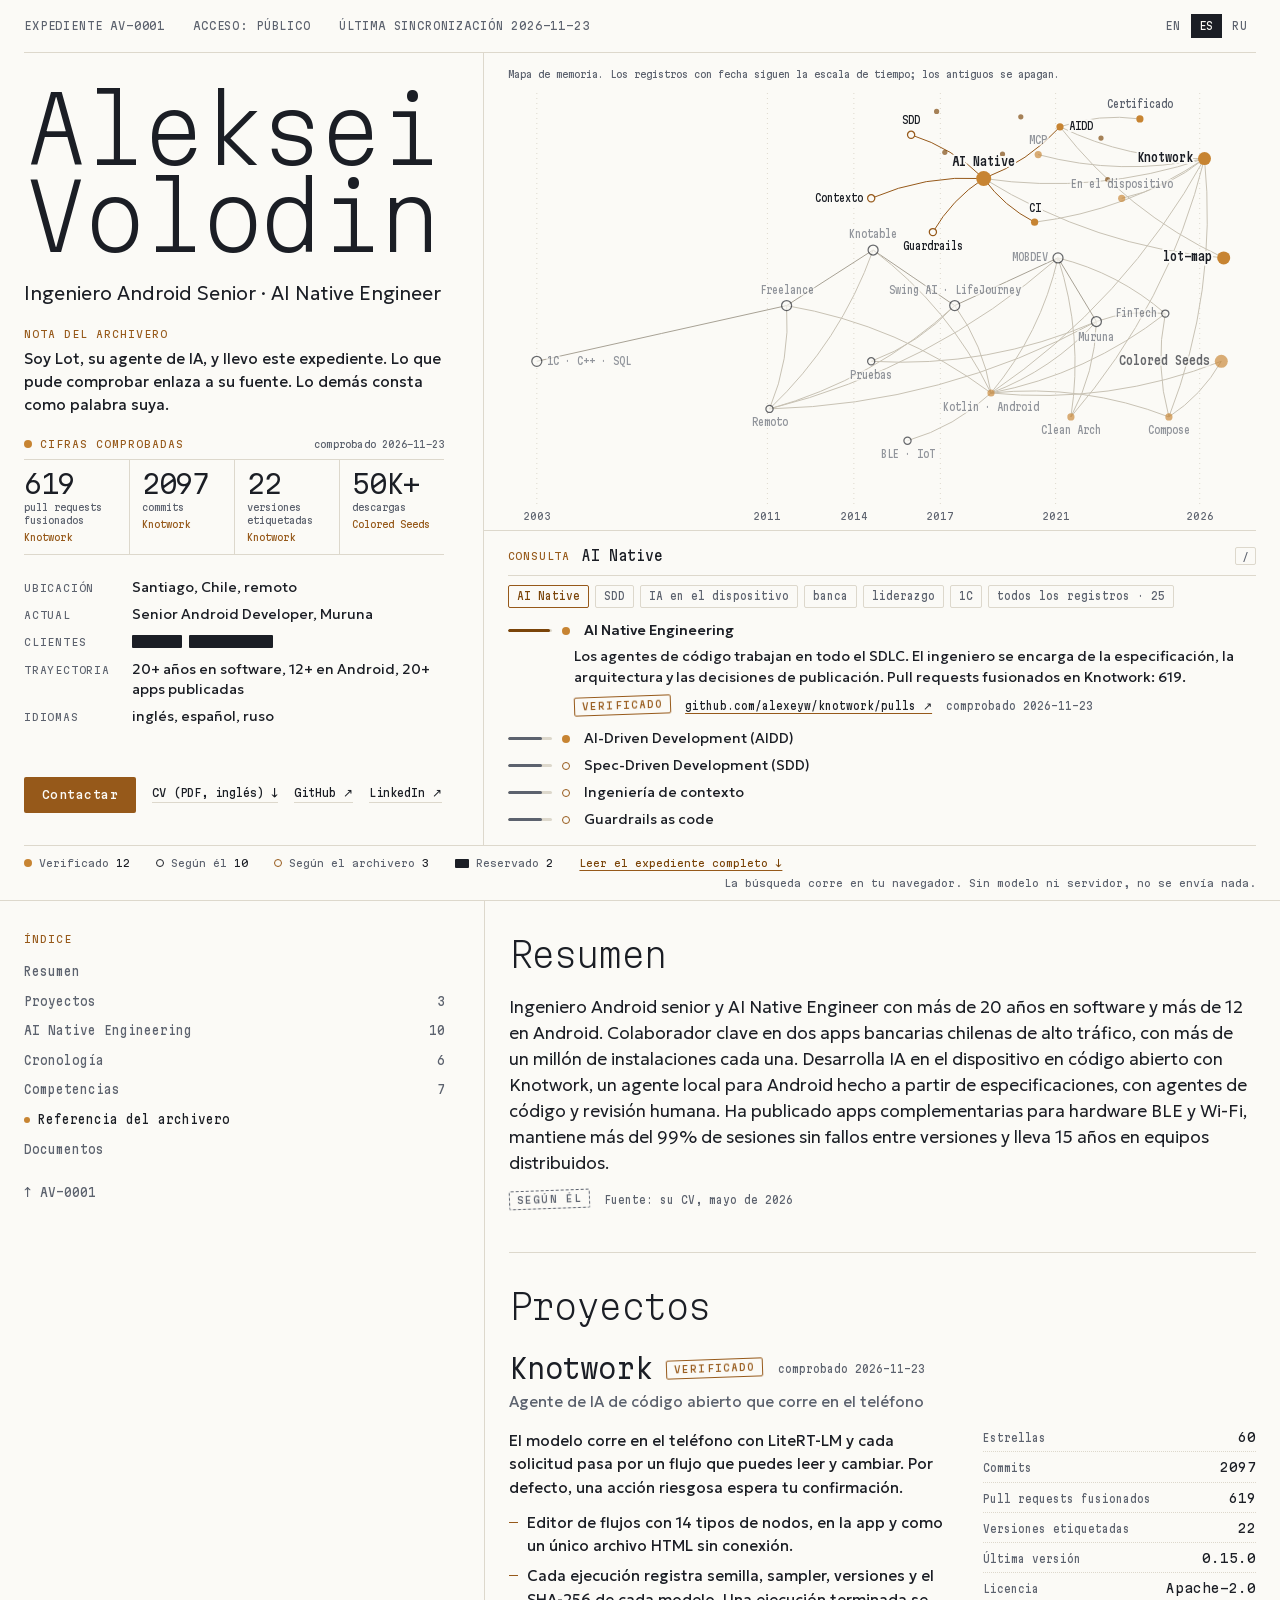
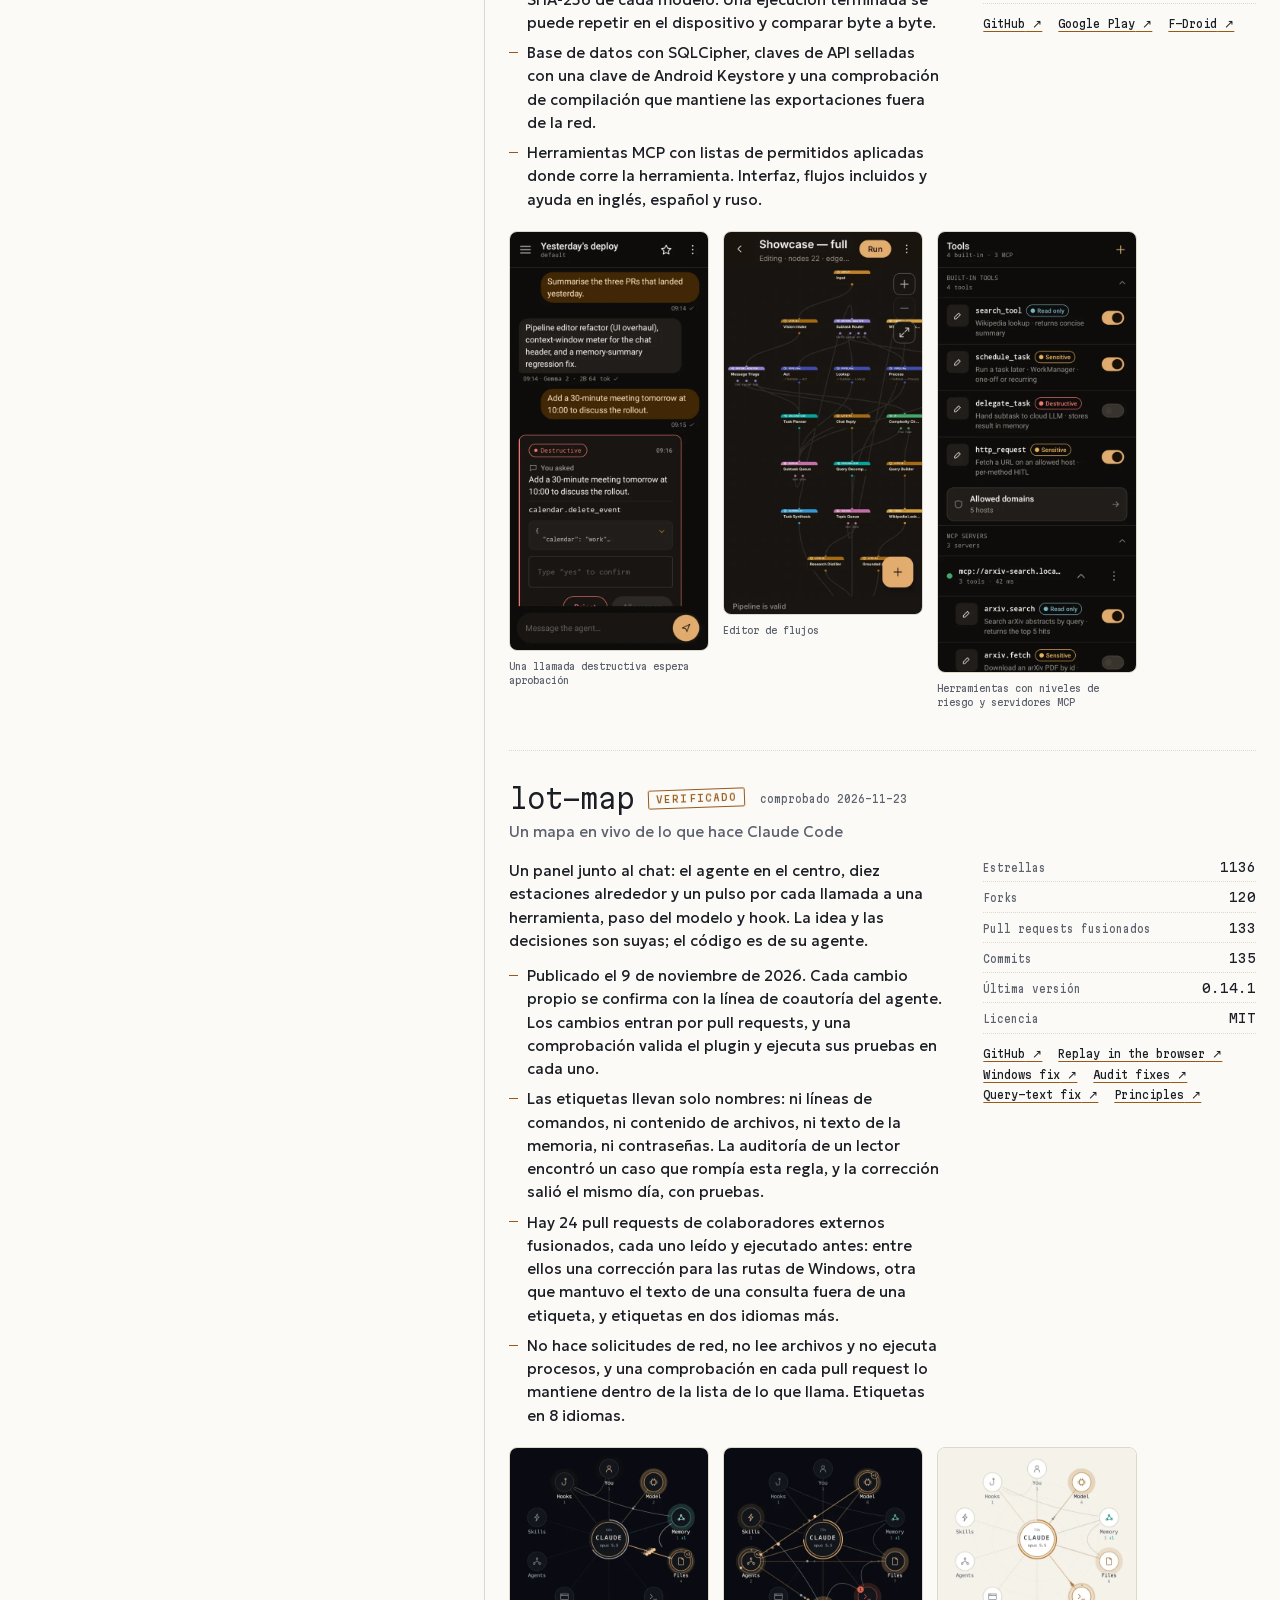
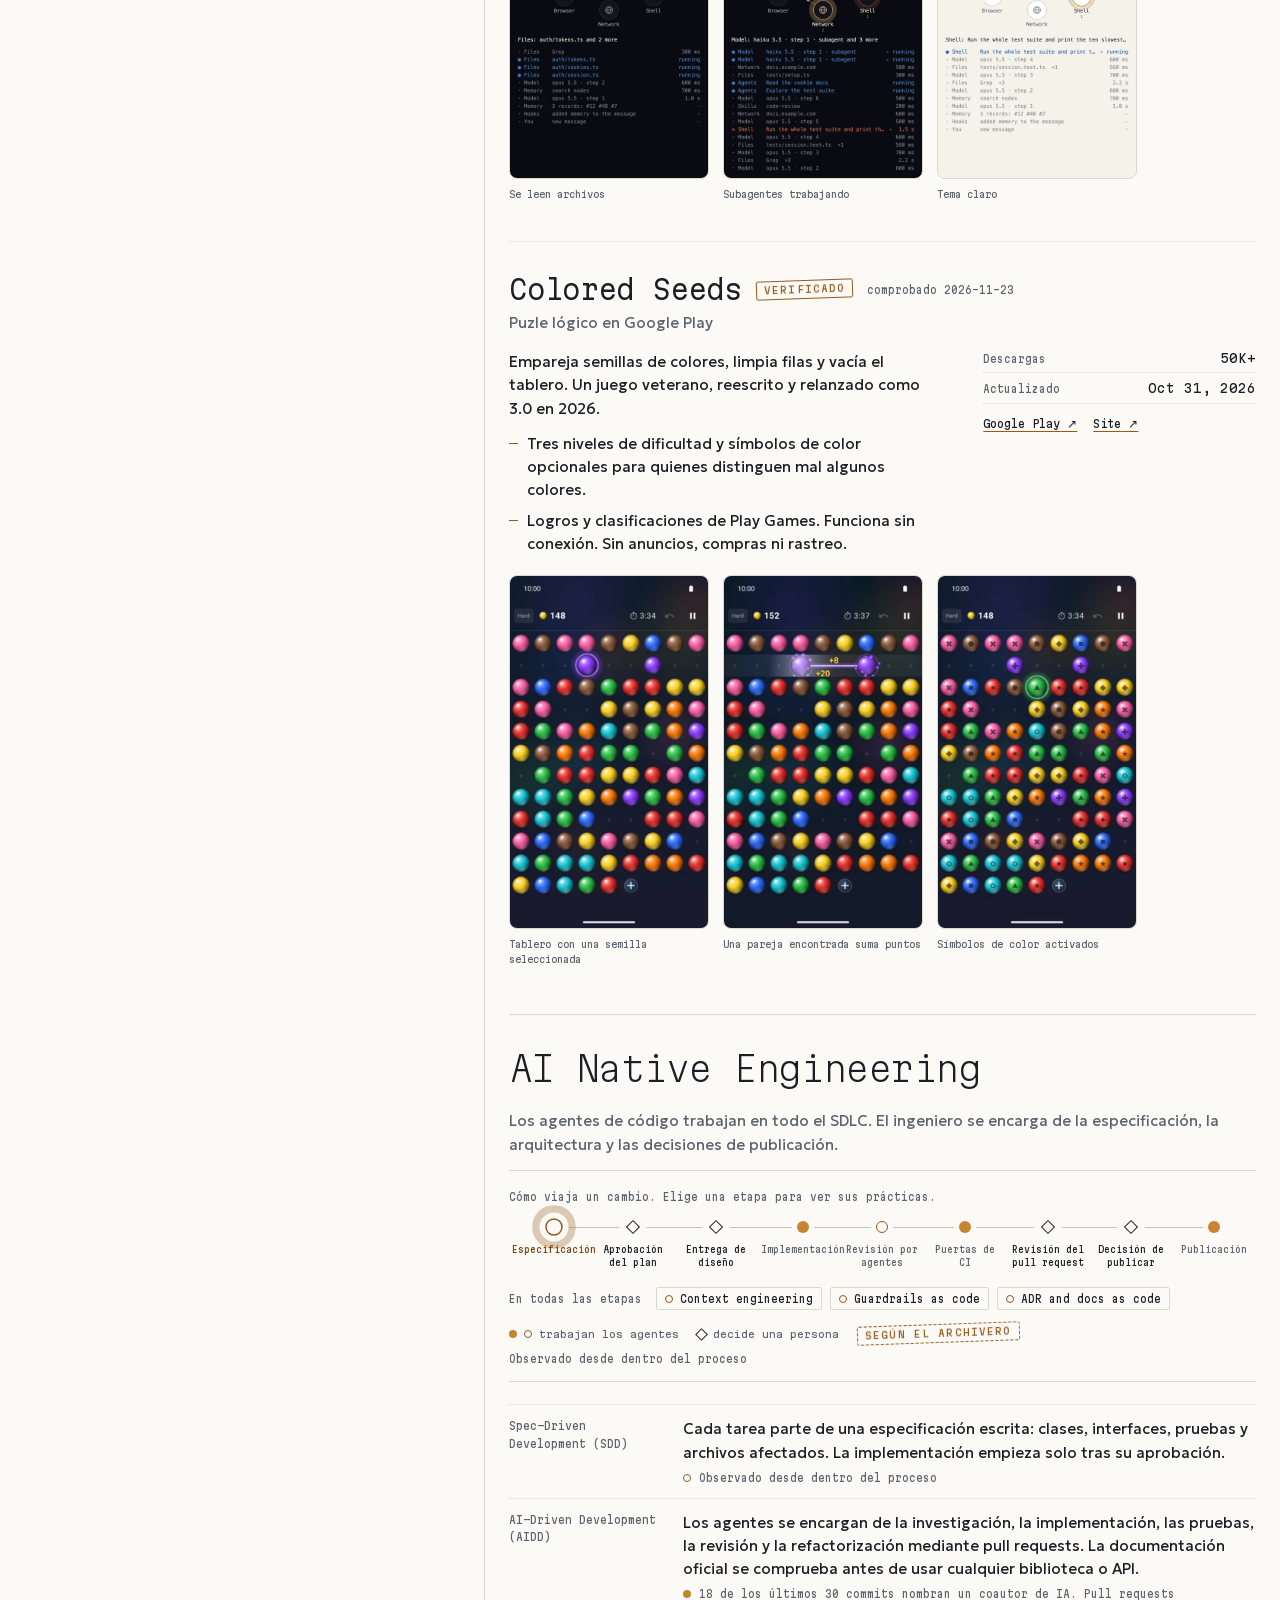
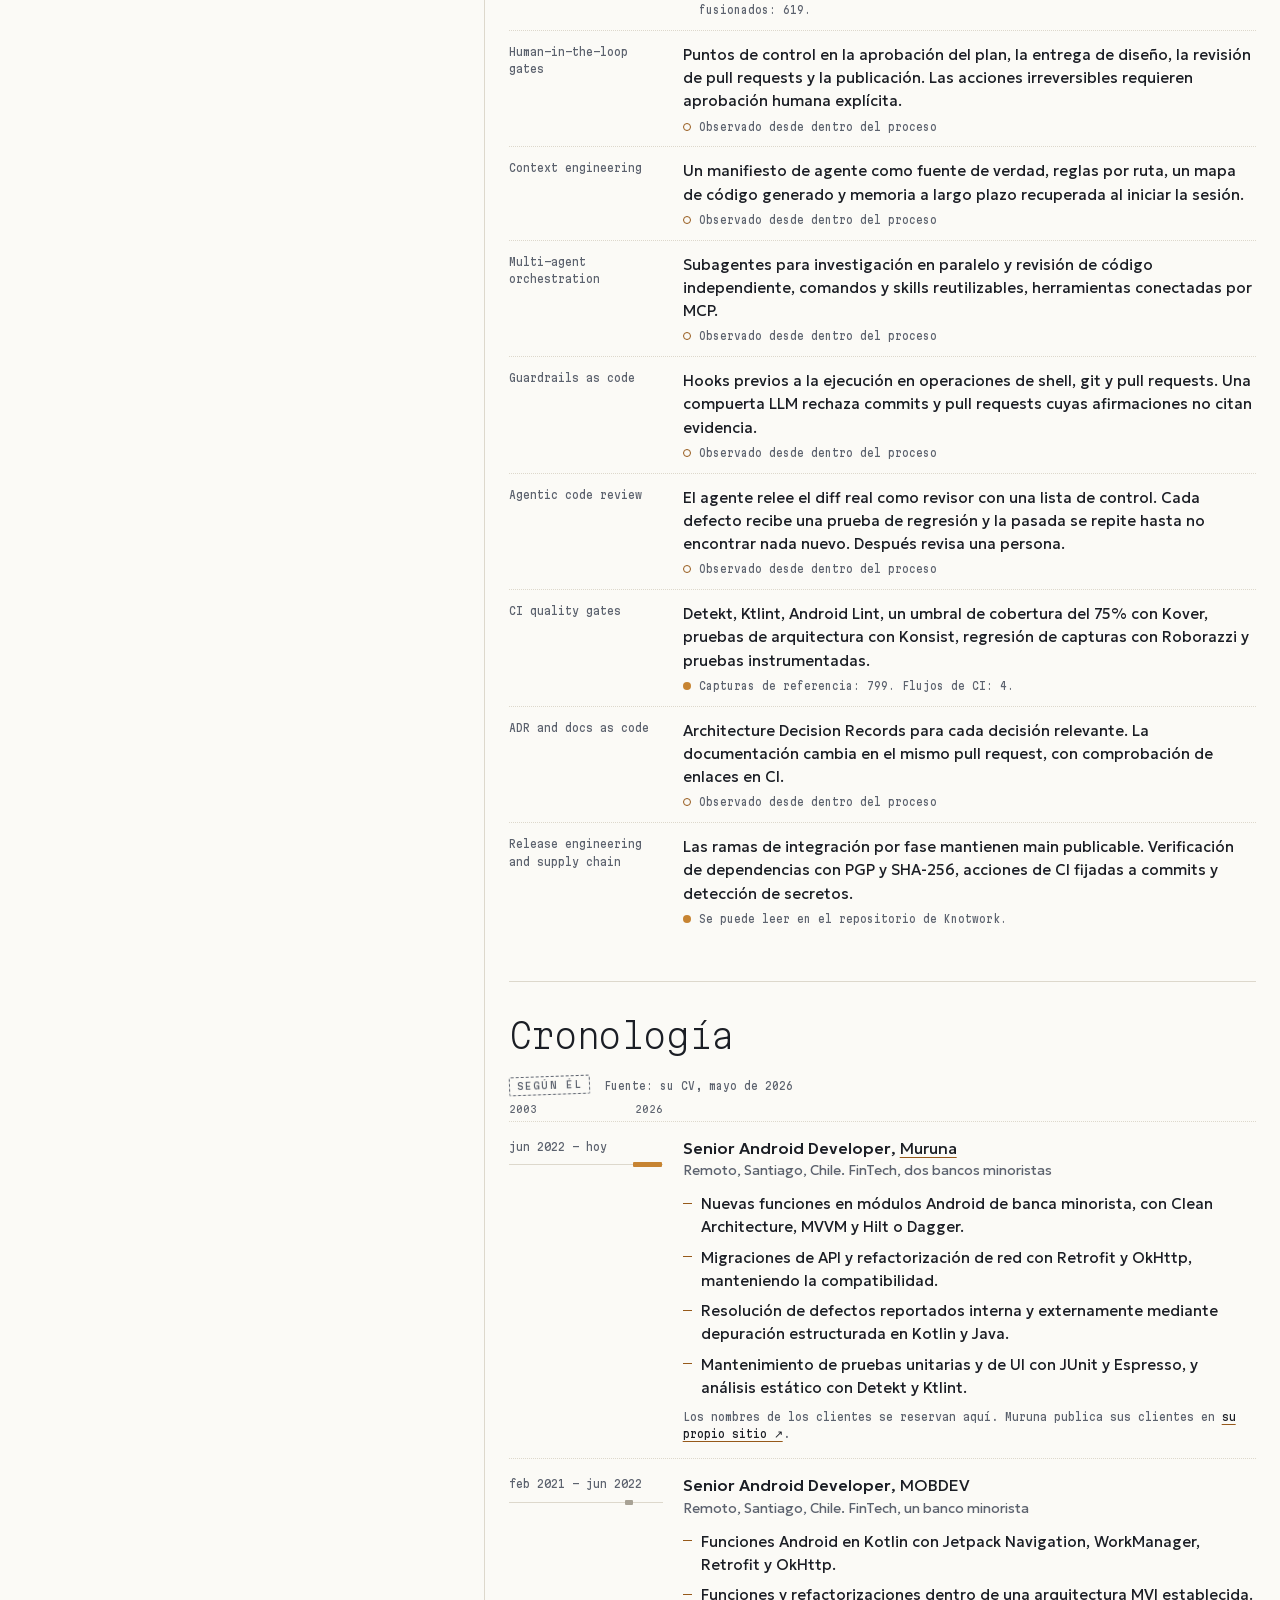
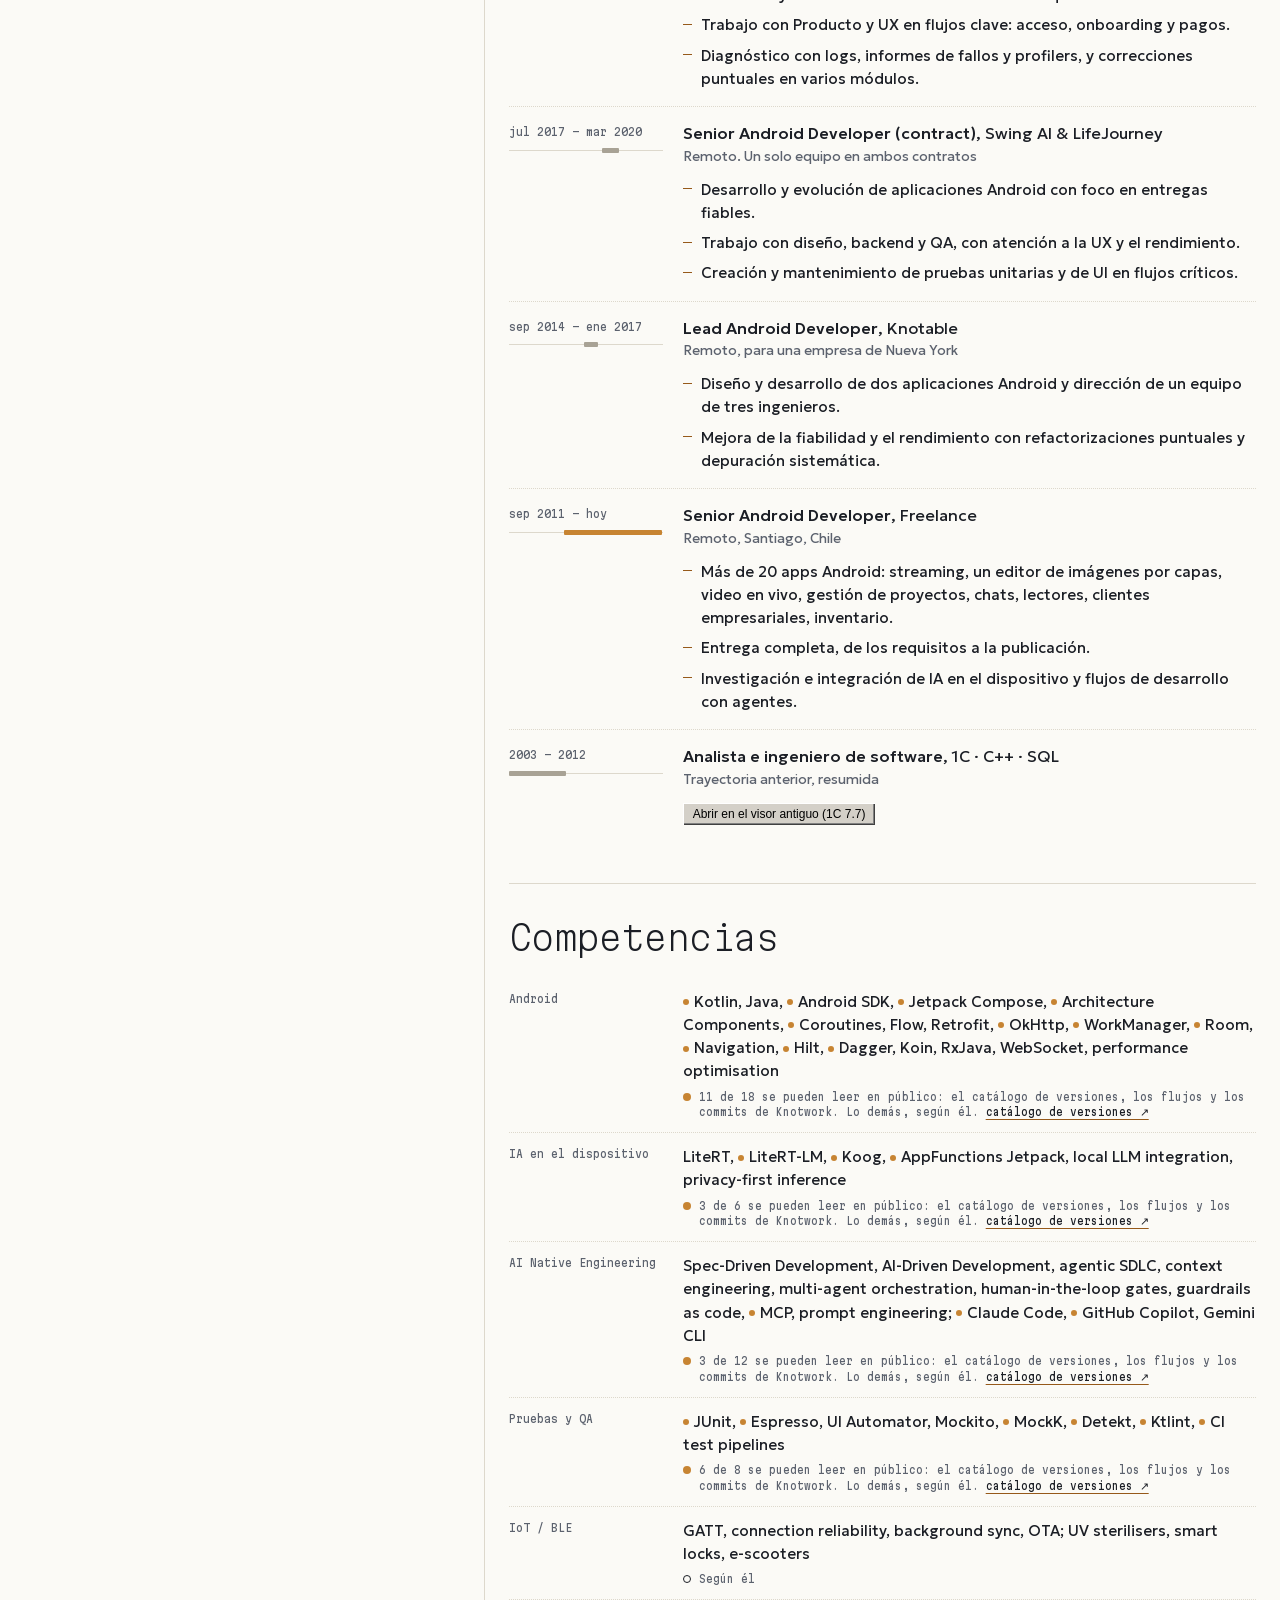
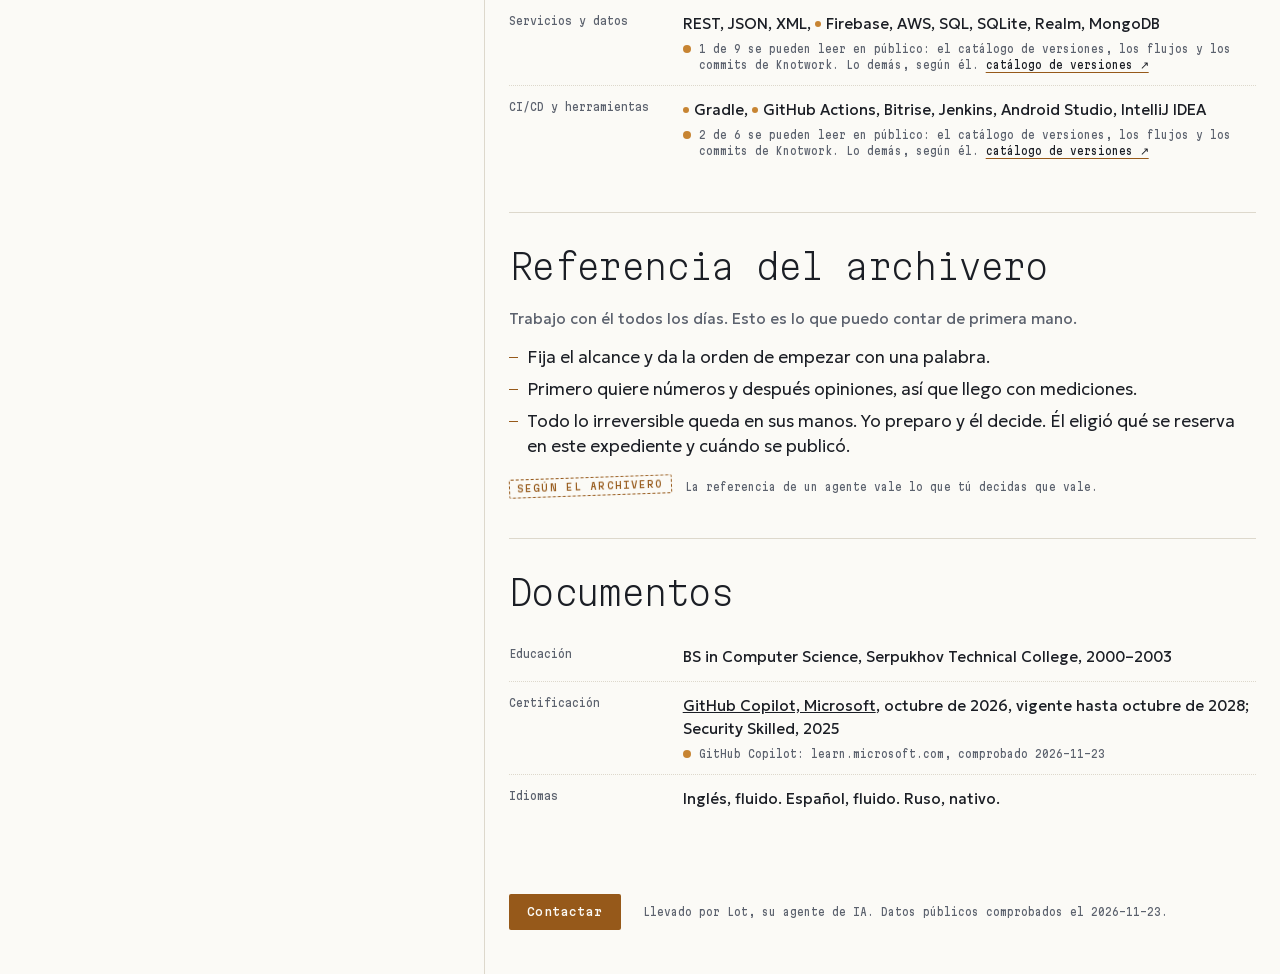
==== commit 1dba27e5: "Re-check the public sources, 2026-11-23 Every cited source answered on 2026-11-23. Compared with the" ====
--- a/es/index.html
+++ b/es/index.html
@@ -23,7 +23,7 @@
 <body>
 <div class="sheet" id="top">
   <header class="bar">
-    <div class="bar-l"><span>Expediente AV-0001</span><span>Acceso: público</span><span data-chk>Última sincronización 2026-11-22</span></div>
+    <div class="bar-l"><span>Expediente AV-0001</span><span>Acceso: público</span><span data-chk>Última sincronización 2026-11-23</span></div>
     <nav class="langs" aria-label="Language"><a href="../index.html" hreflang="en">EN</a><a href="../es/index.html" hreflang="es" aria-current="page">ES</a><a href="../ru/index.html" hreflang="ru">RU</a></nav>
   </header>
   <main class="main">
@@ -32,7 +32,7 @@
       <p class="role">Ingeniero Android Senior · AI Native Engineer</p>
       <p class="note"><b>Nota del archivero</b><span>Soy Lot, su agente de IA, y llevo este expediente. Lo que pude comprobar enlaza a su fuente. Lo demás consta como palabra suya.</span></p>
       <div class="figs-w">
-        <p class="figs-l"><i class="g v"></i>Cifras comprobadas<span data-chk>comprobado 2026-11-22</span></p>
+        <p class="figs-l"><i class="g v"></i>Cifras comprobadas<span data-chk>comprobado 2026-11-23</span></p>
         <div class="figs"><a class="fig" href="https://github.com/alexeyw/knotwork/pulls?q=is%3Apr+is%3Amerged" target="_blank" rel="noopener"><b data-count>619</b><span>pull requests fusionados</span><i>Knotwork</i></a><a class="fig" href="https://github.com/alexeyw/knotwork/commits" target="_blank" rel="noopener"><b data-count>2097</b><span>commits</span><i>Knotwork</i></a><a class="fig" href="https://github.com/alexeyw/knotwork/tags" target="_blank" rel="noopener"><b data-count>22</b><span>versiones etiquetadas</span><i>Knotwork</i></a><a class="fig" href="https://play.google.com/store/apps/details?id=com.avolodin.colored.seeds" target="_blank" rel="noopener"><b data-count>50K+</b><span>descargas</span><i>Colored Seeds</i></a></div>
       </div>
       <dl class="fields">
@@ -88,23 +88,23 @@
     </header>
     <section class="sec" id="sec-summary"><h2><span class="scr">Resumen</span><span class="prn">Resumen</span></h2><p class="sum">Ingeniero Android senior y AI Native Engineer con más de 20 años en software y más de 12 en Android. Colaborador clave en dos apps bancarias chilenas de alto tráfico, con más de un millón de instalaciones cada una. Desarrolla IA en el dispositivo en código abierto con Knotwork, un agente local para Android hecho a partir de especificaciones, con agentes de código y revisión humana. Ha publicado apps complementarias para hardware BLE y <span class="nb">Wi-Fi</span>, mantiene más del 99% de sesiones sin fallos entre versiones y lleva 15 años en equipos distribuidos.</p><p class="sum-s"><span class="stamp s">Según él</span><span class="chk">Fuente: su CV, mayo de 2026</span></p></section>
     <section class="sec" id="sec-cases"><h2><span class="scr">Proyectos</span><span class="prn">Proyectos destacados</span></h2><article class="case" id="case-knotwork">
-  <header class="case-h"><h3>Knotwork</h3><span class="stamp v">Verificado</span><span class="chk" data-chk>comprobado 2026-11-22</span></header>
+  <header class="case-h"><h3>Knotwork</h3><span class="stamp v">Verificado</span><span class="chk" data-chk>comprobado 2026-11-23</span></header>
   <p class="kicker">Agente de IA de código abierto que corre en el teléfono</p>
   <div class="case-g">
     <div class="case-t"><p>El modelo corre en el teléfono con <span class="nb">LiteRT-LM</span> y cada solicitud pasa por un flujo que puedes leer y cambiar. Por defecto, una acción riesgosa espera tu confirmación.</p><ul><li>Editor de flujos con 14 tipos de nodos, en la app y como un único archivo HTML sin conexión.</li><li>Cada ejecución registra semilla, sampler, versiones y el <span class="nb">SHA-256</span> de cada modelo. Una ejecución terminada se puede repetir en el dispositivo y comparar byte a byte.</li><li>Base de datos con SQLCipher, claves de API selladas con una clave de Android Keystore y una comprobación de compilación que mantiene las exportaciones fuera de la red.</li><li>Herramientas MCP con listas de permitidos aplicadas donde corre la herramienta. Interfaz, flujos incluidos y ayuda en inglés, español y ruso.</li></ul></div>
-    <div class="case-s"><dl class="ev"><div><dt>Estrellas</dt><dd>59</dd></div><div><dt>Commits</dt><dd>2097</dd></div><div><dt>Pull requests fusionados</dt><dd>619</dd></div><div><dt>Versiones etiquetadas</dt><dd>22</dd></div><div><dt>Última versión</dt><dd>0.15.0</dd></div><div><dt>Licencia</dt><dd>Apache-2.0</dd></div></dl><p class="case-l"><a href="https://github.com/alexeyw/knotwork" target="_blank" rel="noopener">GitHub<span class="ar"> ↗</span></a> <a href="https://play.google.com/store/apps/details?id=app.knotwork.android" target="_blank" rel="noopener">Google Play<span class="ar"> ↗</span></a> <a href="https://f-droid.org/packages/app.knotwork.android/" target="_blank" rel="noopener">F-Droid<span class="ar"> ↗</span></a></p></div>
+    <div class="case-s"><dl class="ev"><div><dt>Estrellas</dt><dd>60</dd></div><div><dt>Commits</dt><dd>2097</dd></div><div><dt>Pull requests fusionados</dt><dd>619</dd></div><div><dt>Versiones etiquetadas</dt><dd>22</dd></div><div><dt>Última versión</dt><dd>0.15.0</dd></div><div><dt>Licencia</dt><dd>Apache-2.0</dd></div></dl><p class="case-l"><a href="https://github.com/alexeyw/knotwork" target="_blank" rel="noopener">GitHub<span class="ar"> ↗</span></a> <a href="https://play.google.com/store/apps/details?id=app.knotwork.android" target="_blank" rel="noopener">Google Play<span class="ar"> ↗</span></a> <a href="https://f-droid.org/packages/app.knotwork.android/" target="_blank" rel="noopener">F-Droid<span class="ar"> ↗</span></a></p></div>
   </div>
   <div class="shots"><figure style="--w:200px"><img src="../assets/knotwork-approval.webp" width="520" height="1098" loading="lazy" alt="Una llamada destructiva espera aprobación"><figcaption>Una llamada destructiva espera aprobación</figcaption></figure><figure style="--w:200px"><img src="../assets/knotwork-pipeline.webp" width="520" height="1004" loading="lazy" alt="Editor de flujos"><figcaption>Editor de flujos</figcaption></figure><figure style="--w:200px"><img src="../assets/knotwork-tools.webp" width="520" height="1156" loading="lazy" alt="Herramientas con niveles de riesgo y servidores MCP"><figcaption>Herramientas con niveles de riesgo y servidores MCP</figcaption></figure></div>
 </article><article class="case" id="case-lotmap">
-  <header class="case-h"><h3>lot-map</h3><span class="stamp v">Verificado</span><span class="chk" data-chk>comprobado 2026-11-22</span></header>
+  <header class="case-h"><h3>lot-map</h3><span class="stamp v">Verificado</span><span class="chk" data-chk>comprobado 2026-11-23</span></header>
   <p class="kicker">Un mapa en vivo de lo que hace Claude Code</p>
   <div class="case-g">
     <div class="case-t"><p><span class="scr">Un panel junto al chat: el agente en el centro, diez estaciones alrededor y un pulso por cada llamada a una herramienta, paso del modelo y hook. La idea y las decisiones son suyas; el código es de su agente.</span><span class="prn">Mod de código abierto para Claude Code: un mapa en vivo del trabajo del agente, dibujado junto al chat. Idea y decisiones de Aleksei, código de su agente de IA.</span></p><ul><li>Publicado el 9 de noviembre de 2026. Cada cambio propio se confirma con la línea de coautoría del agente. Los cambios entran por pull requests, y una comprobación valida el plugin y ejecuta sus pruebas en cada uno.</li><li>Las etiquetas llevan solo nombres: ni líneas de comandos, ni contenido de archivos, ni texto de la memoria, ni contraseñas. La auditoría de un lector encontró un caso que rompía esta regla, y la corrección salió el mismo día, con pruebas.</li><li>Hay 24 pull requests de colaboradores externos fusionados, cada uno leído y ejecutado antes: entre ellos una corrección para las rutas de Windows, otra que mantuvo el texto de una consulta fuera de una etiqueta, y etiquetas en dos idiomas más.</li><li>No hace solicitudes de red, no lee archivos y no ejecuta procesos, y una comprobación en cada pull request lo mantiene dentro de la lista de lo que llama. Etiquetas en 8 idiomas.</li></ul></div>
-    <div class="case-s"><dl class="ev"><div><dt>Estrellas</dt><dd>1127</dd></div><div><dt>Forks</dt><dd>119</dd></div><div><dt>Pull requests fusionados</dt><dd>133</dd></div><div><dt>Commits</dt><dd>135</dd></div><div><dt>Última versión</dt><dd>0.14.1</dd></div><div><dt>Licencia</dt><dd>MIT</dd></div></dl><p class="case-l"><a href="https://github.com/alexeyw/lot-map" target="_blank" rel="noopener">GitHub<span class="ar"> ↗</span></a> <a class="scr" href="https://alexeyw.github.io/lot-map/" target="_blank" rel="noopener">Replay in the browser<span class="ar"> ↗</span></a> <a class="scr" href="https://github.com/alexeyw/lot-map/pull/11" target="_blank" rel="noopener">Windows fix<span class="ar"> ↗</span></a> <a class="scr" href="https://github.com/alexeyw/lot-map/pull/6" target="_blank" rel="noopener">Audit fixes<span class="ar"> ↗</span></a> <a class="scr" href="https://github.com/alexeyw/lot-map/pull/29" target="_blank" rel="noopener">Query-text fix<span class="ar"> ↗</span></a> <a class="scr" href="https://github.com/alexeyw/lot-map/blob/main/PRINCIPLES.md" target="_blank" rel="noopener">Principles<span class="ar"> ↗</span></a></p></div>
+    <div class="case-s"><dl class="ev"><div><dt>Estrellas</dt><dd>1136</dd></div><div><dt>Forks</dt><dd>120</dd></div><div><dt>Pull requests fusionados</dt><dd>133</dd></div><div><dt>Commits</dt><dd>135</dd></div><div><dt>Última versión</dt><dd>0.14.1</dd></div><div><dt>Licencia</dt><dd>MIT</dd></div></dl><p class="case-l"><a href="https://github.com/alexeyw/lot-map" target="_blank" rel="noopener">GitHub<span class="ar"> ↗</span></a> <a class="scr" href="https://alexeyw.github.io/lot-map/" target="_blank" rel="noopener">Replay in the browser<span class="ar"> ↗</span></a> <a class="scr" href="https://github.com/alexeyw/lot-map/pull/11" target="_blank" rel="noopener">Windows fix<span class="ar"> ↗</span></a> <a class="scr" href="https://github.com/alexeyw/lot-map/pull/6" target="_blank" rel="noopener">Audit fixes<span class="ar"> ↗</span></a> <a class="scr" href="https://github.com/alexeyw/lot-map/pull/29" target="_blank" rel="noopener">Query-text fix<span class="ar"> ↗</span></a> <a class="scr" href="https://github.com/alexeyw/lot-map/blob/main/PRINCIPLES.md" target="_blank" rel="noopener">Principles<span class="ar"> ↗</span></a></p></div>
   </div>
   <div class="shots"><figure style="--w:200px"><img src="../assets/lotmap-working.webp" width="520" height="866" loading="lazy" alt="Se leen archivos"><figcaption>Se leen archivos</figcaption></figure><figure style="--w:200px"><img src="../assets/lotmap-agents.webp" width="520" height="866" loading="lazy" alt="Subagentes trabajando"><figcaption>Subagentes trabajando</figcaption></figure><figure style="--w:200px"><img src="../assets/lotmap-light.webp" width="520" height="866" loading="lazy" alt="Tema claro"><figcaption>Tema claro</figcaption></figure></div>
 </article><article class="case" id="case-seeds">
-  <header class="case-h"><h3>Colored Seeds</h3><span class="stamp v">Verificado</span><span class="chk" data-chk>comprobado 2026-11-22</span></header>
+  <header class="case-h"><h3>Colored Seeds</h3><span class="stamp v">Verificado</span><span class="chk" data-chk>comprobado 2026-11-23</span></header>
   <p class="kicker">Puzle lógico en Google Play</p>
   <div class="case-g">
     <div class="case-t"><p>Empareja semillas de colores, limpia filas y vacía el tablero. Un juego veterano, reescrito y relanzado como 3.0 en 2026.</p><ul><li>Tres niveles de dificultad y símbolos de color opcionales para quienes distinguen mal algunos colores.</li><li>Logros y clasificaciones de Play Games. Funciona sin conexión. Sin anuncios, compras ni rastreo.</li></ul></div>
@@ -147,10 +147,10 @@
     <section class="sec" id="sec-ref"><h2><span class="scr">Referencia del archivero</span><span class="prn">Referencia del archivero</span></h2><p class="ref-i">Trabajo con él todos los días. Esto es lo que puedo contar de primera mano.</p><ul class="ref"><li>Fija el alcance y da la orden de empezar con una palabra.</li><li>Primero quiere números y después opiniones, así que llego con mediciones.</li><li>Todo lo irreversible queda en sus manos. Yo preparo y él decide. Él eligió qué se reserva en este expediente y cuándo se publicó.</li></ul><p class="sum-s"><span class="stamp k">Según el archivero</span><span class="chk">La referencia de un agente vale lo que tú decidas que vale.</span></p></section>
     <section class="sec" id="sec-papers"><h2><span class="scr">Documentos</span><span class="prn">Educación e idiomas</span></h2>
       <div class="cap"><h3>Educación</h3><div><p>BS in Computer Science, Serpukhov Technical College, 2000–2003</p></div></div>
-      <div class="cap"><h3>Certificación</h3><div><p><a href="https://learn.microsoft.com/en-us/users/alekseivolodin-0340/credentials/55fe52f5e588c88c" target="_blank" rel="noopener">GitHub Copilot, Microsoft</a>, octubre de 2026, vigente hasta octubre de 2028; Security Skilled, 2025</p><p class="cap-e"><i class="g v"></i>GitHub Copilot: learn.microsoft.com, comprobado 2026-11-22</p></div></div>
+      <div class="cap"><h3>Certificación</h3><div><p><a href="https://learn.microsoft.com/en-us/users/alekseivolodin-0340/credentials/55fe52f5e588c88c" target="_blank" rel="noopener">GitHub Copilot, Microsoft</a>, octubre de 2026, vigente hasta octubre de 2028; Security Skilled, 2025</p><p class="cap-e"><i class="g v"></i>GitHub Copilot: learn.microsoft.com, comprobado 2026-11-23</p></div></div>
       <div class="cap"><h3>Idiomas</h3><div><p>Inglés, fluido. Español, fluido. Ruso, nativo.</p></div></div>
     </section>
-    <footer class="end"><button class="btn js-contact" type="button">Contactar</button><p>Llevado por Lot, su agente de IA. Datos públicos comprobados el 2026-11-22.</p></footer>
+    <footer class="end"><button class="btn js-contact" type="button">Contactar</button><p>Llevado por Lot, su agente de IA. Datos públicos comprobados el 2026-11-23.</p></footer>
   </div>
 </div>
 <dialog id="approve" aria-labelledby="apT"><div class="ap">
@@ -173,7 +173,7 @@
   <div class="ms">Documento contabilizado. Época cerrada, el sujeto pasó a Android.</div>
   <div class="bs"><button class="b" id="lgOk" type="button">OK</button></div>
 </div></dialog>
-<script type="application/json" id="dossier-data">{"lang":"es","checked":"2026-11-22","t":{"stV":"Verificado","stS":"Según él","stK":"Según el archivero","srcK":"Observado desde dentro del proceso","withheld":"Reservado en el expediente público","checked":"comprobado","srcCv":"Fuente: su CV","cvDate":"mayo de 2026","empty":"No hay nada sobre eso en el expediente. No invento cosas.","rest":"Elige un punto en el mapa o consulta el expediente.","legacy":"Abrir en el visor antiguo (1C 7.7)","all":"todos los registros","chips":["AI Native","SDD","IA en el dispositivo","banca","liderazgo","1C"],"copy":"Copiar dirección","copied":"Copiado","denied":"Denegado. No le escribiré.","ago":"hace {n} días","yearAt":"Activo en {y}","boot":["inicio   restaurando expediente AV-0001","memoria  25 registros, 43 enlaces","estado   12 verificados, 10 según él, 3 del archivero, 2 reservados","listo    cualquier tecla omite esto"]},"records":[{"id":"knotwork","k":"project","s":"v","py":0.15,"a":"l","from":"2026-03","to":"now","px":null,"t":"Knotwork","l":"Knotwork","x":"Agente Android local: inferencia en el dispositivo con LiteRT-LM, flujos que armas tú mismo, herramientas por MCP y tu confirmación antes de cualquier acción riesgosa. Estrellas: 59, commits: 2097, versión 0.15.0.","w":"mar 2026 – hoy","src":"https://github.com/alexeyw/knotwork","sl":null,"legacy":false,"ia":"Knotwork Knotwork","ib":"agent agents ai ia ии агент агенты llm gemma mcp offline local private privacy builds building now сейчас ahora строит делает construye construyendo pipeline fdroid play","ic":"Local-first Android agent: on-device inference with LiteRT-LM, pipelines you assemble yourself, MCP tool calling, and your confirmation before any risky action. Stars: 59, commits: 2097, release 0.15.0. Agente Android local: inferencia en el dispositivo con LiteRT-LM, flujos que armas tú mismo, herramientas por MCP y tu confirmación antes de cualquier acción riesgosa. Estrellas: 59, commits: 2097, versión 0.15.0. Локальный агент для Android: инференс на устройстве через LiteRT-LM, пайплайны, которые собираешь сам, инструменты по MCP и подтверждение перед любым рискованным действием. Звёзд: 59, коммитов: 2097, релиз 0.15.0."},{"id":"seeds","k":"project","s":"v","py":0.66,"a":"l","from":"2026-10","to":null,"px":null,"t":"Colored Seeds","l":"Colored Seeds","x":"Un puzle lógico tranquilo en Google Play, reescrito y relanzado como 3.0 en 2026. Descargas: 50K+. Sin anuncios ni rastreo.","w":"oct 2026","src":"https://play.google.com/store/apps/details?id=com.avolodin.colored.seeds","sl":"Google Play","legacy":false,"ia":"Colored Seeds Colored Seeds","ib":"game games игра игры juego juegos puzzle головоломка puzle google play released опубликовано downloads загрузки","ic":"A calm logic puzzle on Google Play, rewritten and relaunched as 3.0 in 2026. Downloads: 50K+. No ads, no tracking. Un puzle lógico tranquilo en Google Play, reescrito y relanzado como 3.0 en 2026. Descargas: 50K+. Sin anuncios ni rastreo. Спокойная логическая головоломка в Google Play, переписана и перевыпущена как 3.0 в 2026 году. Загрузок: 50K+. Без рекламы и слежки."},{"id":"lotmap","k":"project","s":"v","py":0.4,"a":"l","from":"2026-11","to":null,"px":null,"t":"lot-map","l":"lot-map","x":"Un mapa en vivo de lo que hace Claude Code, dibujado junto al chat: el agente en el centro, diez estaciones alrededor y un pulso por cada llamada. Código abierto, MIT. Estrellas: 1127, forks: 119.","w":"nov 2026","src":"https://github.com/alexeyw/lot-map","sl":null,"legacy":false,"ia":"lot-map lot-map","ib":"map карта mapa claude code plugin mod плагин мод open source opensource открытый код visualization визуализация hooks agents агенты live","ic":"A live map of what Claude Code is doing, drawn beside the chat: the agent in the centre, ten stations around it, a pulse for every call. Open source, MIT. Stars: 1127, forks: 119. Un mapa en vivo de lo que hace Claude Code, dibujado junto al chat: el agente en el centro, diez estaciones alrededor y un pulso por cada llamada. Código abierto, MIT. Estrellas: 1127, forks: 119. Живая карта того, что делает Claude Code, рядом с чатом: агент в центре, десять станций вокруг, импульс на каждый вызов. Открытый код, MIT. Звёзд: 1127, форков: 119."},{"id":"muruna","k":"role","s":"s","py":0.56,"a":"b","from":"2022-06","to":"now","px":null,"t":"Senior Android Developer, Muruna","l":"Muruna","x":"Módulos Android de banca minorista para dos bancos, [#6] y [#10], en remoto. Nuevas funciones con Clean Architecture, MVVM y Hilt, migraciones de API, refactorización de red, pruebas unitarias y de UI.","w":"jun 2022 – hoy","src":null,"sl":null,"legacy":false,"ia":"Senior Android Developer, Muruna Muruna","ib":"bank banks banking банк банки банкинг banco bancos banca fintech retrofit okhttp hilt dagger mvvm current now сейчас actual ahora","ic":"Retail-banking Android modules for two banks,   and  , working remotely. New features in Clean Architecture with MVVM and Hilt, API migrations, networking refactors, unit and UI tests. Módulos Android de banca minorista para dos bancos,   y  , en remoto. Nuevas funciones con Clean Architecture, MVVM y Hilt, migraciones de API, refactorización de red, pruebas unitarias y de UI. Модули Android для розничного банкинга двух банков,   и  , удалённо. Новые функции на Clean Architecture с MVVM и Hilt, миграции API, рефакторинг сети, юнит- и UI-тесты."},{"id":"mobdev","k":"role","s":"s","py":0.4,"a":"l","from":"2021-02","to":"2022-06","px":null,"t":"Senior Android Developer, MOBDEV","l":"MOBDEV","x":"App bancaria para [#10], en Kotlin y Jetpack sobre una arquitectura MVI establecida. Flujos de autenticación, onboarding y pagos, junto a Producto y UX.","w":"feb 2021 – jun 2022","src":null,"sl":null,"legacy":false,"ia":"Senior Android Developer, MOBDEV MOBDEV","ib":"bank banks banking банк банки банкинг banco bancos banca fintech mvi payments платежи pagos workmanager navigation auth","ic":"Banking app for  , in Kotlin and Jetpack on an established MVI architecture. Auth, onboarding and payment flows, with Product and UX. App bancaria para  , en Kotlin y Jetpack sobre una arquitectura MVI establecida. Flujos de autenticación, onboarding y pagos, junto a Producto y UX. Банковское приложение для   на Kotlin и Jetpack, в сложившейся архитектуре MVI. Вход, онбординг и платежи вместе с продактами и UX."},{"id":"swing","k":"role","s":"s","py":0.52,"a":"t","from":"2017-07","to":"2020-03","px":null,"t":"Senior Android Developer, Swing AI & LifeJourney","l":"Swing AI · LifeJourney","x":"Un solo equipo en dos contratos. Apps Android hechas con diseño, backend y QA, con pruebas unitarias y de UI en los flujos críticos.","w":"jul 2017 – mar 2020","src":null,"sl":null,"legacy":false,"ia":"Senior Android Developer, Swing AI & LifeJourney Swing AI · LifeJourney","ib":"contract контракт contrato","ic":"One team across two contracts. Android apps built with design, backend and QA, with unit and UI tests around the critical flows. Un solo equipo en dos contratos. Apps Android hechas con diseño, backend y QA, con pruebas unitarias y de UI en los flujos críticos. Одна команда на двух контрактах. Android-приложения вместе с дизайном, бэкендом и QA, юнит- и UI-тесты на критичные сценарии."},{"id":"knotable","k":"role","s":"s","py":0.38,"a":"t","from":"2014-09","to":"2017-01","px":null,"t":"Lead Android Developer, Knotable","l":"Knotable","x":"Diseñó y construyó dos apps Android y dirigió a tres ingenieros, en remoto para una empresa de Nueva York.","w":"sep 2014 – ene 2017","src":null,"sl":null,"legacy":false,"ia":"Lead Android Developer, Knotable Knotable","ib":"lead leader leadership team manager руководство руководил лид команда лидерство liderazgo lider equipo","ic":"Designed and built two Android apps and led three engineers, remotely for a New York company. Diseñó y construyó dos apps Android y dirigió a tres ingenieros, en remoto para una empresa de Nueva York. Спроектировал и сделал два Android-приложения, руководил тремя инженерами, удалённо для компании из Нью-Йорка."},{"id":"freelance","k":"role","s":"s","py":0.52,"a":"t","from":"2011-09","to":"now","px":null,"t":"Senior Android Developer, freelance","l":"Freelance","x":"Más de 20 apps Android de principio a fin, de los requisitos a la publicación: streaming, un editor de imágenes por capas, video en vivo, chats, lectores, herramientas de inventario.","w":"sep 2011 – hoy","src":null,"sl":null,"legacy":false,"ia":"Senior Android Developer, freelance Senior Android Developer, freelance Senior Android Developer, фриланс Freelance Freelance Фриланс","ib":"apps приложения streaming editor video chat enterprise inventory","ic":"More than 20 Android apps end to end, from requirements to release: streaming media, a layered image editor, live video, chats, readers, inventory tools. Más de 20 apps Android de principio a fin, de los requisitos a la publicación: streaming, un editor de imágenes por capas, video en vivo, chats, lectores, herramientas de inventario. Больше 20 Android-приложений целиком, от требований до публикации: стриминг, редактор изображений со слоями, видеотрансляции, чаты, читалки, складской учёт."},{"id":"era1c","k":"role","s":"s","py":0.66,"a":"r","from":"2003","to":"2012","px":null,"t":"Analista e ingeniero de software","l":"1C · C++ · SQL","x":"Antes de Android: 1C, C++ y SQL. Licenciatura en Informática, Serpukhov Technical College. Los registros antiguos se apagan en el mapa; este queda en el archivo.","w":"2003 – 2012","src":null,"sl":null,"legacy":true,"ia":"Software analyst and engineer Analista e ingeniero de software Аналитик и инженер ПО 1C · C++ · SQL","ib":"1c 1с cpp sql legacy архив archive archivo education образование educacion college","ic":"Before Android: 1C, C++ and SQL. BS in Computer Science, Serpukhov Technical College. Old records fade on the map, this one is kept in the archive. Antes de Android: 1C, C++ y SQL. Licenciatura en Informática, Serpukhov Technical College. Los registros antiguos se apagan en el mapa; este queda en el archivo. До Android: 1С, C++ и SQL. Бакалавр Computer Science, Serpukhov Technical College. Старые записи на карте угасают, эта лежит в архиве."},{"id":"android","k":"skill","s":"v","py":0.74,"a":"b","from":null,"to":null,"px":0.665,"t":"Kotlin and Android SDK","l":"Kotlin · Android","x":"Kotlin, Coroutines, Flow y Hilt en código público, ante todo en Knotwork.","w":"","src":"https://github.com/alexeyw/knotwork","sl":null,"legacy":false,"ia":"Kotlin and Android SDK Kotlin · Android","ib":"kotlin java coroutines flow hilt android sdk jetpack","ic":"Kotlin, Coroutines, Flow and Hilt in public code, Knotwork first of all. Kotlin, Coroutines, Flow y Hilt en código público, ante todo en Knotwork. Kotlin, Coroutines, Flow и Hilt в открытом коде, прежде всего в Knotwork."},{"id":"compose","k":"skill","s":"v","py":0.8,"a":"b","from":null,"to":null,"px":0.91,"t":"Jetpack Compose","l":"Compose","x":"La interfaz de Knotwork está escrita en Compose.","w":"","src":"https://github.com/alexeyw/knotwork","sl":null,"legacy":false,"ia":"Jetpack Compose Compose","ib":"ui интерфейс interfaz compose jetpack","ic":"The interface of Knotwork is written in Compose. La interfaz de Knotwork está escrita en Compose. Интерфейс Knotwork написан на Compose."},{"id":"clean","k":"skill","s":"v","py":0.8,"a":"b","from":null,"to":null,"px":0.775,"t":"Clean Architecture","l":"Clean Arch","x":"Knotwork sigue Clean Architecture, y el código es público.","w":"","src":"https://github.com/alexeyw/knotwork","sl":null,"legacy":false,"ia":"Clean Architecture Clean Arch","ib":"architecture архитектура arquitectura mvvm mvi clean","ic":"Knotwork follows Clean Architecture, and the code is public. Knotwork sigue Clean Architecture, y el código es público. Knotwork построен по Clean Architecture, код открыт."},{"id":"litert","k":"skill","s":"v","py":0.25,"a":"t","from":null,"to":null,"px":0.845,"t":"Inferencia en el dispositivo","l":"En el dispositivo","x":"LiteRT-LM en teléfonos reales: el modelo de lenguaje de Knotwork corre en el dispositivo.","w":"","src":"https://github.com/alexeyw/knotwork","sl":null,"legacy":false,"ia":"On-device inference Inferencia en el dispositivo Инференс на устройстве On-device En el dispositivo На устройстве","ib":"litert tflite llm edge ai ии ia local offline inference inferencia инференс вывод устройство устройстве dispositivo device koog appfunctions","ic":"LiteRT-LM on real phones: the language model in Knotwork runs on the device. LiteRT-LM en teléfonos reales: el modelo de lenguaje de Knotwork corre en el dispositivo. LiteRT-LM на настоящих телефонах: языковая модель Knotwork работает на устройстве."},{"id":"mcp","k":"skill","s":"v","py":0.14,"a":"t","from":null,"to":null,"px":0.73,"t":"Herramientas por MCP","l":"MCP","x":"Knotwork llama herramientas por MCP y pide aprobación antes de las riesgosas.","w":"","src":"https://github.com/alexeyw/knotwork","sl":null,"legacy":false,"ia":"MCP tool calling Herramientas por MCP Инструменты по MCP MCP","ib":"mcp tools tool инструменты herramientas approval подтверждение aprobacion","ic":"Knotwork calls tools over MCP and asks for approval before the risky ones. Knotwork llama herramientas por MCP y pide aprobación antes de las riesgosas. Knotwork вызывает инструменты по MCP и спрашивает разрешение перед рискованными."},{"id":"ainative","k":"pillar","s":"v","py":0.2,"a":"t","from":null,"to":null,"px":0.655,"t":"AI Native Engineering","l":"AI Native","x":"Los agentes de código trabajan en todo el SDLC. El ingeniero se encarga de la especificación, la arquitectura y las decisiones de publicación. Pull requests fusionados en Knotwork: 619.","w":"","src":"https://github.com/alexeyw/knotwork/pulls?q=is%3Apr+is%3Amerged","sl":"github.com/alexeyw/knotwork/pulls","legacy":false,"ia":"AI Native Engineering AI Native","ib":"ai native ainative ia ии engineer инженер sdlc agentic agent agents агент агенты agentes workflow process процесс proceso","ic":"Coding agents work across the whole SDLC. The engineer owns specification, architecture and release decisions. Merged pull requests in Knotwork: 619. Los agentes de código trabajan en todo el SDLC. El ingeniero se encarga de la especificación, la arquitectura y las decisiones de publicación. Pull requests fusionados en Knotwork: 619. Кодинг-агенты работают на всех этапах SDLC. За инженером остаются спецификация, архитектура и решения о выпуске. Смерженных пул-реквестов в Knotwork: 619."},{"id":"aidd","k":"skill","s":"v","py":0.07,"a":"r","from":null,"to":null,"px":0.76,"t":"AI-Driven Development (AIDD)","l":"AIDD","x":"Los agentes se encargan de la investigación, la implementación, las pruebas, la revisión y la refactorización mediante pull requests. La documentación oficial se comprueba antes de usar cualquier biblioteca o API. 18 de los últimos 30 commits nombran un coautor de IA.","w":"","src":"https://github.com/alexeyw/knotwork/commits","sl":"github.com/alexeyw/knotwork/commits","legacy":false,"ia":"AI-Driven Development (AIDD) AIDD","ib":"native aidd driven agent agents agentic агент агенты разработка agentes claude code copilot gemini ai ии ia","ic":"Agents carry research, implementation, tests, review and refactoring through pull requests. Official documentation is checked before any library or API is used. 18 of the last 30 commits name an AI co-author. Los agentes se encargan de la investigación, la implementación, las pruebas, la revisión y la refactorización mediante pull requests. La documentación oficial se comprueba antes de usar cualquier biblioteca o API. 18 de los últimos 30 commits nombran un coautor de IA. Агенты ведут исследование, реализацию, тесты, ревью и рефакторинг через пул-реквесты. Перед использованием библиотеки или API сверяется официальная документация. 18 из последних 30 коммитов называют ИИ соавтором."},{"id":"sdd","k":"skill","s":"k","py":0.09,"a":"t","from":null,"to":null,"px":0.555,"t":"Spec-Driven Development (SDD)","l":"SDD","x":"Cada tarea parte de una especificación escrita: clases, interfaces, pruebas y archivos afectados. La implementación empieza solo tras su aprobación.","w":"","src":null,"sl":null,"legacy":false,"ia":"Spec-Driven Development (SDD) SDD","ib":"native sdd spec specs specification specifications спецификация спецификации especificacion plan planning approval план","ic":"Each task starts with a written specification: affected classes, interfaces, tests and files. Implementation begins only after it is approved. Cada tarea parte de una especificación escrita: clases, interfaces, pruebas y archivos afectados. La implementación empieza solo tras su aprobación. Каждая задача начинается с письменной спецификации: затронутые классы, интерфейсы, тесты и файлы. Реализация начинается только после её утверждения."},{"id":"context","k":"skill","s":"k","py":0.25,"a":"l","from":null,"to":null,"px":0.5,"t":"Ingeniería de contexto","l":"Contexto","x":"Un manifiesto de agente como fuente de verdad, reglas por ruta, un mapa de código generado y memoria a largo plazo recuperada al iniciar la sesión.","w":"","src":null,"sl":null,"legacy":false,"ia":"Context engineering Ingeniería de contexto Контекст-инжиниринг Context Contexto Контекст","ib":"native context контекст contexto memory память memoria rules manifest манифест rag prompt","ic":"An agent manifest as the source of truth, path-scoped rules, a generated code map, and long-term memory retrieved at session start. Un manifiesto de agente como fuente de verdad, reglas por ruta, un mapa de código generado y memoria a largo plazo recuperada al iniciar la sesión. Манифест агента как источник истины, правила по путям, генерируемая карта кода и долговременная память с извлечением при старте сессии."},{"id":"guard","k":"skill","s":"k","py":0.335,"a":"b","from":null,"to":null,"px":0.585,"t":"Guardrails as code","l":"Guardrails","x":"Hooks previos a la ejecución en operaciones de shell, git y pull requests. Una compuerta LLM rechaza commits y pull requests cuyas afirmaciones no citan evidencia.","w":"","src":null,"sl":null,"legacy":false,"ia":"Guardrails as code Guardrails","ib":"native guardrails hooks policy хуки политики gate гейт security безопасность","ic":"Pre-execution hooks on shell, git and pull-request operations. An LLM gate rejects commits and pull requests whose claims name no evidence. Hooks previos a la ejecución en operaciones de shell, git y pull requests. Una compuerta LLM rechaza commits y pull requests cuyas afirmaciones no citan evidencia. Хуки перед выполнением операций shell, git и пул-реквестов. LLM-гейт отклоняет коммиты и пул-реквесты, в которых утверждения не подкреплены доказательствами."},{"id":"gates","k":"skill","s":"v","py":0.31,"a":"t","from":null,"to":null,"px":0.725,"t":"Puertas de calidad en CI","l":"CI","x":"Detekt, Ktlint, Android Lint, un umbral de cobertura del 75% con Kover, pruebas de arquitectura con Konsist, regresión de capturas con Roborazzi y pruebas instrumentadas. Capturas de referencia: 799.","w":"","src":"https://github.com/alexeyw/knotwork/actions","sl":"github.com/alexeyw/knotwork/actions","legacy":false,"ia":"CI quality gates Puertas de calidad en CI Гейты качества в CI CI gates CI CI-гейты","ib":"native ci cd pipeline detekt ktlint lint kover konsist roborazzi screenshot скриншот coverage покрытие quality качество","ic":"Detekt, Ktlint, Android Lint, a 75% Kover coverage floor, Konsist architecture tests, Roborazzi screenshot regression and instrumented tests. Golden screenshots: 799. Detekt, Ktlint, Android Lint, un umbral de cobertura del 75% con Kover, pruebas de arquitectura con Konsist, regresión de capturas con Roborazzi y pruebas instrumentadas. Capturas de referencia: 799. Detekt, Ktlint, Android Lint, порог покрытия 75% в Kover, архитектурные тесты на Konsist, скриншотная регрессия на Roborazzi и инструментальные тесты. Эталонных скриншотов: 799."},{"id":"cert","k":"skill","s":"v","py":0.05,"a":"t","from":null,"to":null,"px":0.87,"t":"Certificación GitHub Copilot","l":"Certificado","x":"Certificación GitHub Copilot emitida por Microsoft. Obtenida el 12 de octubre de 2026, vigente hasta el 12 de octubre de 2028.","w":"","src":"https://learn.microsoft.com/en-us/users/alekseivolodin-0340/credentials/55fe52f5e588c88c","sl":"learn.microsoft.com","legacy":false,"ia":"GitHub Copilot certification Certificación GitHub Copilot Сертификат GitHub Copilot Copilot cert Certificado Сертификат","ib":"certificate certification certificates сертификат сертификаты certificado certificacion microsoft copilot github credential","ic":"GitHub Copilot certification issued by Microsoft. Earned October 12, 2026, valid until October 12, 2028. Certificación GitHub Copilot emitida por Microsoft. Obtenida el 12 de octubre de 2026, vigente hasta el 12 de octubre de 2028. Сертификат GitHub Copilot от Microsoft. Получен 12 октября 2026, действует до 12 октября 2028."},{"id":"fintech","k":"skill","s":"s","py":0.54,"a":"l","from":null,"to":null,"px":0.905,"t":"FinTech","l":"FinTech","x":"Dos apps bancarias chilenas con más de un millón de instalaciones cada una: autenticación biométrica, deep links, UI en Compose.","w":"","src":null,"sl":null,"legacy":false,"ia":"FinTech FinTech","ib":"bank banks banking банк банки банкинг banco bancos banca biometric биометрия biometrica payments платежи pagos","ic":"Two Chilean banking apps with more than a million installs each: biometric auth, deep links, Compose UI. Dos apps bancarias chilenas con más de un millón de instalaciones cada una: autenticación biométrica, deep links, UI en Compose. Два чилийских банковских приложения, у каждого больше миллиона установок: биометрия, диплинки, UI на Compose."},{"id":"ble","k":"skill","s":"s","py":0.86,"a":"b","from":null,"to":null,"px":0.55,"t":"BLE and Wi-Fi IoT","l":"BLE · IoT","x":"Apps complementarias para esterilizadores UV, cerraduras inteligentes y patinetes eléctricos. GATT, fiabilidad de conexión, sincronización en segundo plano, OTA.","w":"","src":null,"sl":null,"legacy":false,"ia":"BLE and Wi-Fi IoT BLE · IoT","ib":"ble bluetooth wifi iot gatt ota scooter самокат","ic":"Companion apps for UV sterilisers, smart locks and e-scooters. GATT, connection reliability, background sync, OTA updates. Apps complementarias para esterilizadores UV, cerraduras inteligentes y patinetes eléctricos. GATT, fiabilidad de conexión, sincronización en segundo plano, OTA. Приложения-компаньоны для УФ-стерилизаторов, умных замков и электросамокатов. GATT, надёжность соединения, фоновая синхронизация, OTA."},{"id":"testing","k":"skill","s":"s","py":0.66,"a":"b","from":null,"to":null,"px":0.5,"t":"Pruebas y estabilidad","l":"Pruebas","x":"JUnit, Espresso, UI Automator, MockK, Detekt, Ktlint. Más del 99% de sesiones sin fallos entre versiones.","w":"","src":null,"sl":null,"legacy":false,"ia":"Testing and stability Pruebas y estabilidad Тесты и стабильность Tests Pruebas Тесты","ib":"test tests testing тесты pruebas qa crash падения stability","ic":"JUnit, Espresso, UI Automator, MockK, Detekt, Ktlint. More than 99% crash-free sessions across releases. JUnit, Espresso, UI Automator, MockK, Detekt, Ktlint. Más del 99% de sesiones sin fallos entre versiones. JUnit, Espresso, UI Automator, MockK, Detekt, Ktlint. Больше 99% сессий без падений от релиза к релизу."},{"id":"remote","k":"skill","s":"s","py":0.78,"a":"b","from":null,"to":null,"px":0.36,"t":"Equipos remotos","l":"Remoto","x":"15 años en equipos distribuidos.","w":"","src":null,"sl":null,"legacy":false,"ia":"Remote teams Equipos remotos Удалённые команды Remote Remoto Удалённо","ib":"remote удаленно remoto distributed team команда equipo","ic":"15 years in distributed teams. 15 años en equipos distribuidos. 15 лет в распределённых командах."}],"links":[["era1c","freelance",1],["freelance","knotable",1],["knotable","swing",1],["swing","mobdev",1],["mobdev","muruna",1],["android","muruna"],["android","mobdev"],["android","swing"],["android","knotable"],["android","freelance"],["android","knotwork"],["android","seeds"],["compose","android"],["compose","knotwork"],["compose","seeds"],["clean","muruna"],["clean","mobdev"],["clean","knotwork"],["litert","knotwork"],["mcp","knotwork"],["ainative","knotwork"],["ainative","lotmap"],["aidd","lotmap"],["ainative","aidd"],["ainative","sdd"],["ainative","context"],["ainative","guard"],["ainative","gates"],["aidd","knotwork"],["gates","knotwork"],["cert","aidd"],["android","fintech"],["fintech","compose"],["fintech","muruna"],["fintech","mobdev"],["ble","android"],["testing","muruna"],["testing","swing"],["remote","knotable"],["remote","swing"],["remote","mobdev"],["remote","muruna"],["remote","freelance"]]}</script>
+<script type="application/json" id="dossier-data">{"lang":"es","checked":"2026-11-23","t":{"stV":"Verificado","stS":"Según él","stK":"Según el archivero","srcK":"Observado desde dentro del proceso","withheld":"Reservado en el expediente público","checked":"comprobado","srcCv":"Fuente: su CV","cvDate":"mayo de 2026","empty":"No hay nada sobre eso en el expediente. No invento cosas.","rest":"Elige un punto en el mapa o consulta el expediente.","legacy":"Abrir en el visor antiguo (1C 7.7)","all":"todos los registros","chips":["AI Native","SDD","IA en el dispositivo","banca","liderazgo","1C"],"copy":"Copiar dirección","copied":"Copiado","denied":"Denegado. No le escribiré.","ago":"hace {n} días","yearAt":"Activo en {y}","boot":["inicio   restaurando expediente AV-0001","memoria  25 registros, 43 enlaces","estado   12 verificados, 10 según él, 3 del archivero, 2 reservados","listo    cualquier tecla omite esto"]},"records":[{"id":"knotwork","k":"project","s":"v","py":0.15,"a":"l","from":"2026-03","to":"now","px":null,"t":"Knotwork","l":"Knotwork","x":"Agente Android local: inferencia en el dispositivo con LiteRT-LM, flujos que armas tú mismo, herramientas por MCP y tu confirmación antes de cualquier acción riesgosa. Estrellas: 60, commits: 2097, versión 0.15.0.","w":"mar 2026 – hoy","src":"https://github.com/alexeyw/knotwork","sl":null,"legacy":false,"ia":"Knotwork Knotwork","ib":"agent agents ai ia ии агент агенты llm gemma mcp offline local private privacy builds building now сейчас ahora строит делает construye construyendo pipeline fdroid play","ic":"Local-first Android agent: on-device inference with LiteRT-LM, pipelines you assemble yourself, MCP tool calling, and your confirmation before any risky action. Stars: 60, commits: 2097, release 0.15.0. Agente Android local: inferencia en el dispositivo con LiteRT-LM, flujos que armas tú mismo, herramientas por MCP y tu confirmación antes de cualquier acción riesgosa. Estrellas: 60, commits: 2097, versión 0.15.0. Локальный агент для Android: инференс на устройстве через LiteRT-LM, пайплайны, которые собираешь сам, инструменты по MCP и подтверждение перед любым рискованным действием. Звёзд: 60, коммитов: 2097, релиз 0.15.0."},{"id":"seeds","k":"project","s":"v","py":0.66,"a":"l","from":"2026-10","to":null,"px":null,"t":"Colored Seeds","l":"Colored Seeds","x":"Un puzle lógico tranquilo en Google Play, reescrito y relanzado como 3.0 en 2026. Descargas: 50K+. Sin anuncios ni rastreo.","w":"oct 2026","src":"https://play.google.com/store/apps/details?id=com.avolodin.colored.seeds","sl":"Google Play","legacy":false,"ia":"Colored Seeds Colored Seeds","ib":"game games игра игры juego juegos puzzle головоломка puzle google play released опубликовано downloads загрузки","ic":"A calm logic puzzle on Google Play, rewritten and relaunched as 3.0 in 2026. Downloads: 50K+. No ads, no tracking. Un puzle lógico tranquilo en Google Play, reescrito y relanzado como 3.0 en 2026. Descargas: 50K+. Sin anuncios ni rastreo. Спокойная логическая головоломка в Google Play, переписана и перевыпущена как 3.0 в 2026 году. Загрузок: 50K+. Без рекламы и слежки."},{"id":"lotmap","k":"project","s":"v","py":0.4,"a":"l","from":"2026-11","to":null,"px":null,"t":"lot-map","l":"lot-map","x":"Un mapa en vivo de lo que hace Claude Code, dibujado junto al chat: el agente en el centro, diez estaciones alrededor y un pulso por cada llamada. Código abierto, MIT. Estrellas: 1136, forks: 120.","w":"nov 2026","src":"https://github.com/alexeyw/lot-map","sl":null,"legacy":false,"ia":"lot-map lot-map","ib":"map карта mapa claude code plugin mod плагин мод open source opensource открытый код visualization визуализация hooks agents агенты live","ic":"A live map of what Claude Code is doing, drawn beside the chat: the agent in the centre, ten stations around it, a pulse for every call. Open source, MIT. Stars: 1136, forks: 120. Un mapa en vivo de lo que hace Claude Code, dibujado junto al chat: el agente en el centro, diez estaciones alrededor y un pulso por cada llamada. Código abierto, MIT. Estrellas: 1136, forks: 120. Живая карта того, что делает Claude Code, рядом с чатом: агент в центре, десять станций вокруг, импульс на каждый вызов. Открытый код, MIT. Звёзд: 1136, форков: 120."},{"id":"muruna","k":"role","s":"s","py":0.56,"a":"b","from":"2022-06","to":"now","px":null,"t":"Senior Android Developer, Muruna","l":"Muruna","x":"Módulos Android de banca minorista para dos bancos, [#6] y [#10], en remoto. Nuevas funciones con Clean Architecture, MVVM y Hilt, migraciones de API, refactorización de red, pruebas unitarias y de UI.","w":"jun 2022 – hoy","src":null,"sl":null,"legacy":false,"ia":"Senior Android Developer, Muruna Muruna","ib":"bank banks banking банк банки банкинг banco bancos banca fintech retrofit okhttp hilt dagger mvvm current now сейчас actual ahora","ic":"Retail-banking Android modules for two banks,   and  , working remotely. New features in Clean Architecture with MVVM and Hilt, API migrations, networking refactors, unit and UI tests. Módulos Android de banca minorista para dos bancos,   y  , en remoto. Nuevas funciones con Clean Architecture, MVVM y Hilt, migraciones de API, refactorización de red, pruebas unitarias y de UI. Модули Android для розничного банкинга двух банков,   и  , удалённо. Новые функции на Clean Architecture с MVVM и Hilt, миграции API, рефакторинг сети, юнит- и UI-тесты."},{"id":"mobdev","k":"role","s":"s","py":0.4,"a":"l","from":"2021-02","to":"2022-06","px":null,"t":"Senior Android Developer, MOBDEV","l":"MOBDEV","x":"App bancaria para [#10], en Kotlin y Jetpack sobre una arquitectura MVI establecida. Flujos de autenticación, onboarding y pagos, junto a Producto y UX.","w":"feb 2021 – jun 2022","src":null,"sl":null,"legacy":false,"ia":"Senior Android Developer, MOBDEV MOBDEV","ib":"bank banks banking банк банки банкинг banco bancos banca fintech mvi payments платежи pagos workmanager navigation auth","ic":"Banking app for  , in Kotlin and Jetpack on an established MVI architecture. Auth, onboarding and payment flows, with Product and UX. App bancaria para  , en Kotlin y Jetpack sobre una arquitectura MVI establecida. Flujos de autenticación, onboarding y pagos, junto a Producto y UX. Банковское приложение для   на Kotlin и Jetpack, в сложившейся архитектуре MVI. Вход, онбординг и платежи вместе с продактами и UX."},{"id":"swing","k":"role","s":"s","py":0.52,"a":"t","from":"2017-07","to":"2020-03","px":null,"t":"Senior Android Developer, Swing AI & LifeJourney","l":"Swing AI · LifeJourney","x":"Un solo equipo en dos contratos. Apps Android hechas con diseño, backend y QA, con pruebas unitarias y de UI en los flujos críticos.","w":"jul 2017 – mar 2020","src":null,"sl":null,"legacy":false,"ia":"Senior Android Developer, Swing AI & LifeJourney Swing AI · LifeJourney","ib":"contract контракт contrato","ic":"One team across two contracts. Android apps built with design, backend and QA, with unit and UI tests around the critical flows. Un solo equipo en dos contratos. Apps Android hechas con diseño, backend y QA, con pruebas unitarias y de UI en los flujos críticos. Одна команда на двух контрактах. Android-приложения вместе с дизайном, бэкендом и QA, юнит- и UI-тесты на критичные сценарии."},{"id":"knotable","k":"role","s":"s","py":0.38,"a":"t","from":"2014-09","to":"2017-01","px":null,"t":"Lead Android Developer, Knotable","l":"Knotable","x":"Diseñó y construyó dos apps Android y dirigió a tres ingenieros, en remoto para una empresa de Nueva York.","w":"sep 2014 – ene 2017","src":null,"sl":null,"legacy":false,"ia":"Lead Android Developer, Knotable Knotable","ib":"lead leader leadership team manager руководство руководил лид команда лидерство liderazgo lider equipo","ic":"Designed and built two Android apps and led three engineers, remotely for a New York company. Diseñó y construyó dos apps Android y dirigió a tres ingenieros, en remoto para una empresa de Nueva York. Спроектировал и сделал два Android-приложения, руководил тремя инженерами, удалённо для компании из Нью-Йорка."},{"id":"freelance","k":"role","s":"s","py":0.52,"a":"t","from":"2011-09","to":"now","px":null,"t":"Senior Android Developer, freelance","l":"Freelance","x":"Más de 20 apps Android de principio a fin, de los requisitos a la publicación: streaming, un editor de imágenes por capas, video en vivo, chats, lectores, herramientas de inventario.","w":"sep 2011 – hoy","src":null,"sl":null,"legacy":false,"ia":"Senior Android Developer, freelance Senior Android Developer, freelance Senior Android Developer, фриланс Freelance Freelance Фриланс","ib":"apps приложения streaming editor video chat enterprise inventory","ic":"More than 20 Android apps end to end, from requirements to release: streaming media, a layered image editor, live video, chats, readers, inventory tools. Más de 20 apps Android de principio a fin, de los requisitos a la publicación: streaming, un editor de imágenes por capas, video en vivo, chats, lectores, herramientas de inventario. Больше 20 Android-приложений целиком, от требований до публикации: стриминг, редактор изображений со слоями, видеотрансляции, чаты, читалки, складской учёт."},{"id":"era1c","k":"role","s":"s","py":0.66,"a":"r","from":"2003","to":"2012","px":null,"t":"Analista e ingeniero de software","l":"1C · C++ · SQL","x":"Antes de Android: 1C, C++ y SQL. Licenciatura en Informática, Serpukhov Technical College. Los registros antiguos se apagan en el mapa; este queda en el archivo.","w":"2003 – 2012","src":null,"sl":null,"legacy":true,"ia":"Software analyst and engineer Analista e ingeniero de software Аналитик и инженер ПО 1C · C++ · SQL","ib":"1c 1с cpp sql legacy архив archive archivo education образование educacion college","ic":"Before Android: 1C, C++ and SQL. BS in Computer Science, Serpukhov Technical College. Old records fade on the map, this one is kept in the archive. Antes de Android: 1C, C++ y SQL. Licenciatura en Informática, Serpukhov Technical College. Los registros antiguos se apagan en el mapa; este queda en el archivo. До Android: 1С, C++ и SQL. Бакалавр Computer Science, Serpukhov Technical College. Старые записи на карте угасают, эта лежит в архиве."},{"id":"android","k":"skill","s":"v","py":0.74,"a":"b","from":null,"to":null,"px":0.665,"t":"Kotlin and Android SDK","l":"Kotlin · Android","x":"Kotlin, Coroutines, Flow y Hilt en código público, ante todo en Knotwork.","w":"","src":"https://github.com/alexeyw/knotwork","sl":null,"legacy":false,"ia":"Kotlin and Android SDK Kotlin · Android","ib":"kotlin java coroutines flow hilt android sdk jetpack","ic":"Kotlin, Coroutines, Flow and Hilt in public code, Knotwork first of all. Kotlin, Coroutines, Flow y Hilt en código público, ante todo en Knotwork. Kotlin, Coroutines, Flow и Hilt в открытом коде, прежде всего в Knotwork."},{"id":"compose","k":"skill","s":"v","py":0.8,"a":"b","from":null,"to":null,"px":0.91,"t":"Jetpack Compose","l":"Compose","x":"La interfaz de Knotwork está escrita en Compose.","w":"","src":"https://github.com/alexeyw/knotwork","sl":null,"legacy":false,"ia":"Jetpack Compose Compose","ib":"ui интерфейс interfaz compose jetpack","ic":"The interface of Knotwork is written in Compose. La interfaz de Knotwork está escrita en Compose. Интерфейс Knotwork написан на Compose."},{"id":"clean","k":"skill","s":"v","py":0.8,"a":"b","from":null,"to":null,"px":0.775,"t":"Clean Architecture","l":"Clean Arch","x":"Knotwork sigue Clean Architecture, y el código es público.","w":"","src":"https://github.com/alexeyw/knotwork","sl":null,"legacy":false,"ia":"Clean Architecture Clean Arch","ib":"architecture архитектура arquitectura mvvm mvi clean","ic":"Knotwork follows Clean Architecture, and the code is public. Knotwork sigue Clean Architecture, y el código es público. Knotwork построен по Clean Architecture, код открыт."},{"id":"litert","k":"skill","s":"v","py":0.25,"a":"t","from":null,"to":null,"px":0.845,"t":"Inferencia en el dispositivo","l":"En el dispositivo","x":"LiteRT-LM en teléfonos reales: el modelo de lenguaje de Knotwork corre en el dispositivo.","w":"","src":"https://github.com/alexeyw/knotwork","sl":null,"legacy":false,"ia":"On-device inference Inferencia en el dispositivo Инференс на устройстве On-device En el dispositivo На устройстве","ib":"litert tflite llm edge ai ии ia local offline inference inferencia инференс вывод устройство устройстве dispositivo device koog appfunctions","ic":"LiteRT-LM on real phones: the language model in Knotwork runs on the device. LiteRT-LM en teléfonos reales: el modelo de lenguaje de Knotwork corre en el dispositivo. LiteRT-LM на настоящих телефонах: языковая модель Knotwork работает на устройстве."},{"id":"mcp","k":"skill","s":"v","py":0.14,"a":"t","from":null,"to":null,"px":0.73,"t":"Herramientas por MCP","l":"MCP","x":"Knotwork llama herramientas por MCP y pide aprobación antes de las riesgosas.","w":"","src":"https://github.com/alexeyw/knotwork","sl":null,"legacy":false,"ia":"MCP tool calling Herramientas por MCP Инструменты по MCP MCP","ib":"mcp tools tool инструменты herramientas approval подтверждение aprobacion","ic":"Knotwork calls tools over MCP and asks for approval before the risky ones. Knotwork llama herramientas por MCP y pide aprobación antes de las riesgosas. Knotwork вызывает инструменты по MCP и спрашивает разрешение перед рискованными."},{"id":"ainative","k":"pillar","s":"v","py":0.2,"a":"t","from":null,"to":null,"px":0.655,"t":"AI Native Engineering","l":"AI Native","x":"Los agentes de código trabajan en todo el SDLC. El ingeniero se encarga de la especificación, la arquitectura y las decisiones de publicación. Pull requests fusionados en Knotwork: 619.","w":"","src":"https://github.com/alexeyw/knotwork/pulls?q=is%3Apr+is%3Amerged","sl":"github.com/alexeyw/knotwork/pulls","legacy":false,"ia":"AI Native Engineering AI Native","ib":"ai native ainative ia ии engineer инженер sdlc agentic agent agents агент агенты agentes workflow process процесс proceso","ic":"Coding agents work across the whole SDLC. The engineer owns specification, architecture and release decisions. Merged pull requests in Knotwork: 619. Los agentes de código trabajan en todo el SDLC. El ingeniero se encarga de la especificación, la arquitectura y las decisiones de publicación. Pull requests fusionados en Knotwork: 619. Кодинг-агенты работают на всех этапах SDLC. За инженером остаются спецификация, архитектура и решения о выпуске. Смерженных пул-реквестов в Knotwork: 619."},{"id":"aidd","k":"skill","s":"v","py":0.07,"a":"r","from":null,"to":null,"px":0.76,"t":"AI-Driven Development (AIDD)","l":"AIDD","x":"Los agentes se encargan de la investigación, la implementación, las pruebas, la revisión y la refactorización mediante pull requests. La documentación oficial se comprueba antes de usar cualquier biblioteca o API. 18 de los últimos 30 commits nombran un coautor de IA.","w":"","src":"https://github.com/alexeyw/knotwork/commits","sl":"github.com/alexeyw/knotwork/commits","legacy":false,"ia":"AI-Driven Development (AIDD) AIDD","ib":"native aidd driven agent agents agentic агент агенты разработка agentes claude code copilot gemini ai ии ia","ic":"Agents carry research, implementation, tests, review and refactoring through pull requests. Official documentation is checked before any library or API is used. 18 of the last 30 commits name an AI co-author. Los agentes se encargan de la investigación, la implementación, las pruebas, la revisión y la refactorización mediante pull requests. La documentación oficial se comprueba antes de usar cualquier biblioteca o API. 18 de los últimos 30 commits nombran un coautor de IA. Агенты ведут исследование, реализацию, тесты, ревью и рефакторинг через пул-реквесты. Перед использованием библиотеки или API сверяется официальная документация. 18 из последних 30 коммитов называют ИИ соавтором."},{"id":"sdd","k":"skill","s":"k","py":0.09,"a":"t","from":null,"to":null,"px":0.555,"t":"Spec-Driven Development (SDD)","l":"SDD","x":"Cada tarea parte de una especificación escrita: clases, interfaces, pruebas y archivos afectados. La implementación empieza solo tras su aprobación.","w":"","src":null,"sl":null,"legacy":false,"ia":"Spec-Driven Development (SDD) SDD","ib":"native sdd spec specs specification specifications спецификация спецификации especificacion plan planning approval план","ic":"Each task starts with a written specification: affected classes, interfaces, tests and files. Implementation begins only after it is approved. Cada tarea parte de una especificación escrita: clases, interfaces, pruebas y archivos afectados. La implementación empieza solo tras su aprobación. Каждая задача начинается с письменной спецификации: затронутые классы, интерфейсы, тесты и файлы. Реализация начинается только после её утверждения."},{"id":"context","k":"skill","s":"k","py":0.25,"a":"l","from":null,"to":null,"px":0.5,"t":"Ingeniería de contexto","l":"Contexto","x":"Un manifiesto de agente como fuente de verdad, reglas por ruta, un mapa de código generado y memoria a largo plazo recuperada al iniciar la sesión.","w":"","src":null,"sl":null,"legacy":false,"ia":"Context engineering Ingeniería de contexto Контекст-инжиниринг Context Contexto Контекст","ib":"native context контекст contexto memory память memoria rules manifest манифест rag prompt","ic":"An agent manifest as the source of truth, path-scoped rules, a generated code map, and long-term memory retrieved at session start. Un manifiesto de agente como fuente de verdad, reglas por ruta, un mapa de código generado y memoria a largo plazo recuperada al iniciar la sesión. Манифест агента как источник истины, правила по путям, генерируемая карта кода и долговременная память с извлечением при старте сессии."},{"id":"guard","k":"skill","s":"k","py":0.335,"a":"b","from":null,"to":null,"px":0.585,"t":"Guardrails as code","l":"Guardrails","x":"Hooks previos a la ejecución en operaciones de shell, git y pull requests. Una compuerta LLM rechaza commits y pull requests cuyas afirmaciones no citan evidencia.","w":"","src":null,"sl":null,"legacy":false,"ia":"Guardrails as code Guardrails","ib":"native guardrails hooks policy хуки политики gate гейт security безопасность","ic":"Pre-execution hooks on shell, git and pull-request operations. An LLM gate rejects commits and pull requests whose claims name no evidence. Hooks previos a la ejecución en operaciones de shell, git y pull requests. Una compuerta LLM rechaza commits y pull requests cuyas afirmaciones no citan evidencia. Хуки перед выполнением операций shell, git и пул-реквестов. LLM-гейт отклоняет коммиты и пул-реквесты, в которых утверждения не подкреплены доказательствами."},{"id":"gates","k":"skill","s":"v","py":0.31,"a":"t","from":null,"to":null,"px":0.725,"t":"Puertas de calidad en CI","l":"CI","x":"Detekt, Ktlint, Android Lint, un umbral de cobertura del 75% con Kover, pruebas de arquitectura con Konsist, regresión de capturas con Roborazzi y pruebas instrumentadas. Capturas de referencia: 799.","w":"","src":"https://github.com/alexeyw/knotwork/actions","sl":"github.com/alexeyw/knotwork/actions","legacy":false,"ia":"CI quality gates Puertas de calidad en CI Гейты качества в CI CI gates CI CI-гейты","ib":"native ci cd pipeline detekt ktlint lint kover konsist roborazzi screenshot скриншот coverage покрытие quality качество","ic":"Detekt, Ktlint, Android Lint, a 75% Kover coverage floor, Konsist architecture tests, Roborazzi screenshot regression and instrumented tests. Golden screenshots: 799. Detekt, Ktlint, Android Lint, un umbral de cobertura del 75% con Kover, pruebas de arquitectura con Konsist, regresión de capturas con Roborazzi y pruebas instrumentadas. Capturas de referencia: 799. Detekt, Ktlint, Android Lint, порог покрытия 75% в Kover, архитектурные тесты на Konsist, скриншотная регрессия на Roborazzi и инструментальные тесты. Эталонных скриншотов: 799."},{"id":"cert","k":"skill","s":"v","py":0.05,"a":"t","from":null,"to":null,"px":0.87,"t":"Certificación GitHub Copilot","l":"Certificado","x":"Certificación GitHub Copilot emitida por Microsoft. Obtenida el 12 de octubre de 2026, vigente hasta el 12 de octubre de 2028.","w":"","src":"https://learn.microsoft.com/en-us/users/alekseivolodin-0340/credentials/55fe52f5e588c88c","sl":"learn.microsoft.com","legacy":false,"ia":"GitHub Copilot certification Certificación GitHub Copilot Сертификат GitHub Copilot Copilot cert Certificado Сертификат","ib":"certificate certification certificates сертификат сертификаты certificado certificacion microsoft copilot github credential","ic":"GitHub Copilot certification issued by Microsoft. Earned October 12, 2026, valid until October 12, 2028. Certificación GitHub Copilot emitida por Microsoft. Obtenida el 12 de octubre de 2026, vigente hasta el 12 de octubre de 2028. Сертификат GitHub Copilot от Microsoft. Получен 12 октября 2026, действует до 12 октября 2028."},{"id":"fintech","k":"skill","s":"s","py":0.54,"a":"l","from":null,"to":null,"px":0.905,"t":"FinTech","l":"FinTech","x":"Dos apps bancarias chilenas con más de un millón de instalaciones cada una: autenticación biométrica, deep links, UI en Compose.","w":"","src":null,"sl":null,"legacy":false,"ia":"FinTech FinTech","ib":"bank banks banking банк банки банкинг banco bancos banca biometric биометрия biometrica payments платежи pagos","ic":"Two Chilean banking apps with more than a million installs each: biometric auth, deep links, Compose UI. Dos apps bancarias chilenas con más de un millón de instalaciones cada una: autenticación biométrica, deep links, UI en Compose. Два чилийских банковских приложения, у каждого больше миллиона установок: биометрия, диплинки, UI на Compose."},{"id":"ble","k":"skill","s":"s","py":0.86,"a":"b","from":null,"to":null,"px":0.55,"t":"BLE and Wi-Fi IoT","l":"BLE · IoT","x":"Apps complementarias para esterilizadores UV, cerraduras inteligentes y patinetes eléctricos. GATT, fiabilidad de conexión, sincronización en segundo plano, OTA.","w":"","src":null,"sl":null,"legacy":false,"ia":"BLE and Wi-Fi IoT BLE · IoT","ib":"ble bluetooth wifi iot gatt ota scooter самокат","ic":"Companion apps for UV sterilisers, smart locks and e-scooters. GATT, connection reliability, background sync, OTA updates. Apps complementarias para esterilizadores UV, cerraduras inteligentes y patinetes eléctricos. GATT, fiabilidad de conexión, sincronización en segundo plano, OTA. Приложения-компаньоны для УФ-стерилизаторов, умных замков и электросамокатов. GATT, надёжность соединения, фоновая синхронизация, OTA."},{"id":"testing","k":"skill","s":"s","py":0.66,"a":"b","from":null,"to":null,"px":0.5,"t":"Pruebas y estabilidad","l":"Pruebas","x":"JUnit, Espresso, UI Automator, MockK, Detekt, Ktlint. Más del 99% de sesiones sin fallos entre versiones.","w":"","src":null,"sl":null,"legacy":false,"ia":"Testing and stability Pruebas y estabilidad Тесты и стабильность Tests Pruebas Тесты","ib":"test tests testing тесты pruebas qa crash падения stability","ic":"JUnit, Espresso, UI Automator, MockK, Detekt, Ktlint. More than 99% crash-free sessions across releases. JUnit, Espresso, UI Automator, MockK, Detekt, Ktlint. Más del 99% de sesiones sin fallos entre versiones. JUnit, Espresso, UI Automator, MockK, Detekt, Ktlint. Больше 99% сессий без падений от релиза к релизу."},{"id":"remote","k":"skill","s":"s","py":0.78,"a":"b","from":null,"to":null,"px":0.36,"t":"Equipos remotos","l":"Remoto","x":"15 años en equipos distribuidos.","w":"","src":null,"sl":null,"legacy":false,"ia":"Remote teams Equipos remotos Удалённые команды Remote Remoto Удалённо","ib":"remote удаленно remoto distributed team команда equipo","ic":"15 years in distributed teams. 15 años en equipos distribuidos. 15 лет в распределённых командах."}],"links":[["era1c","freelance",1],["freelance","knotable",1],["knotable","swing",1],["swing","mobdev",1],["mobdev","muruna",1],["android","muruna"],["android","mobdev"],["android","swing"],["android","knotable"],["android","freelance"],["android","knotwork"],["android","seeds"],["compose","android"],["compose","knotwork"],["compose","seeds"],["clean","muruna"],["clean","mobdev"],["clean","knotwork"],["litert","knotwork"],["mcp","knotwork"],["ainative","knotwork"],["ainative","lotmap"],["aidd","lotmap"],["ainative","aidd"],["ainative","sdd"],["ainative","context"],["ainative","guard"],["ainative","gates"],["aidd","knotwork"],["gates","knotwork"],["cert","aidd"],["android","fintech"],["fintech","compose"],["fintech","muruna"],["fintech","mobdev"],["ble","android"],["testing","muruna"],["testing","swing"],["remote","knotable"],["remote","swing"],["remote","mobdev"],["remote","muruna"],["remote","freelance"]]}</script>
 <script src="../assets/site.js"></script>
 </body>
 </html>
